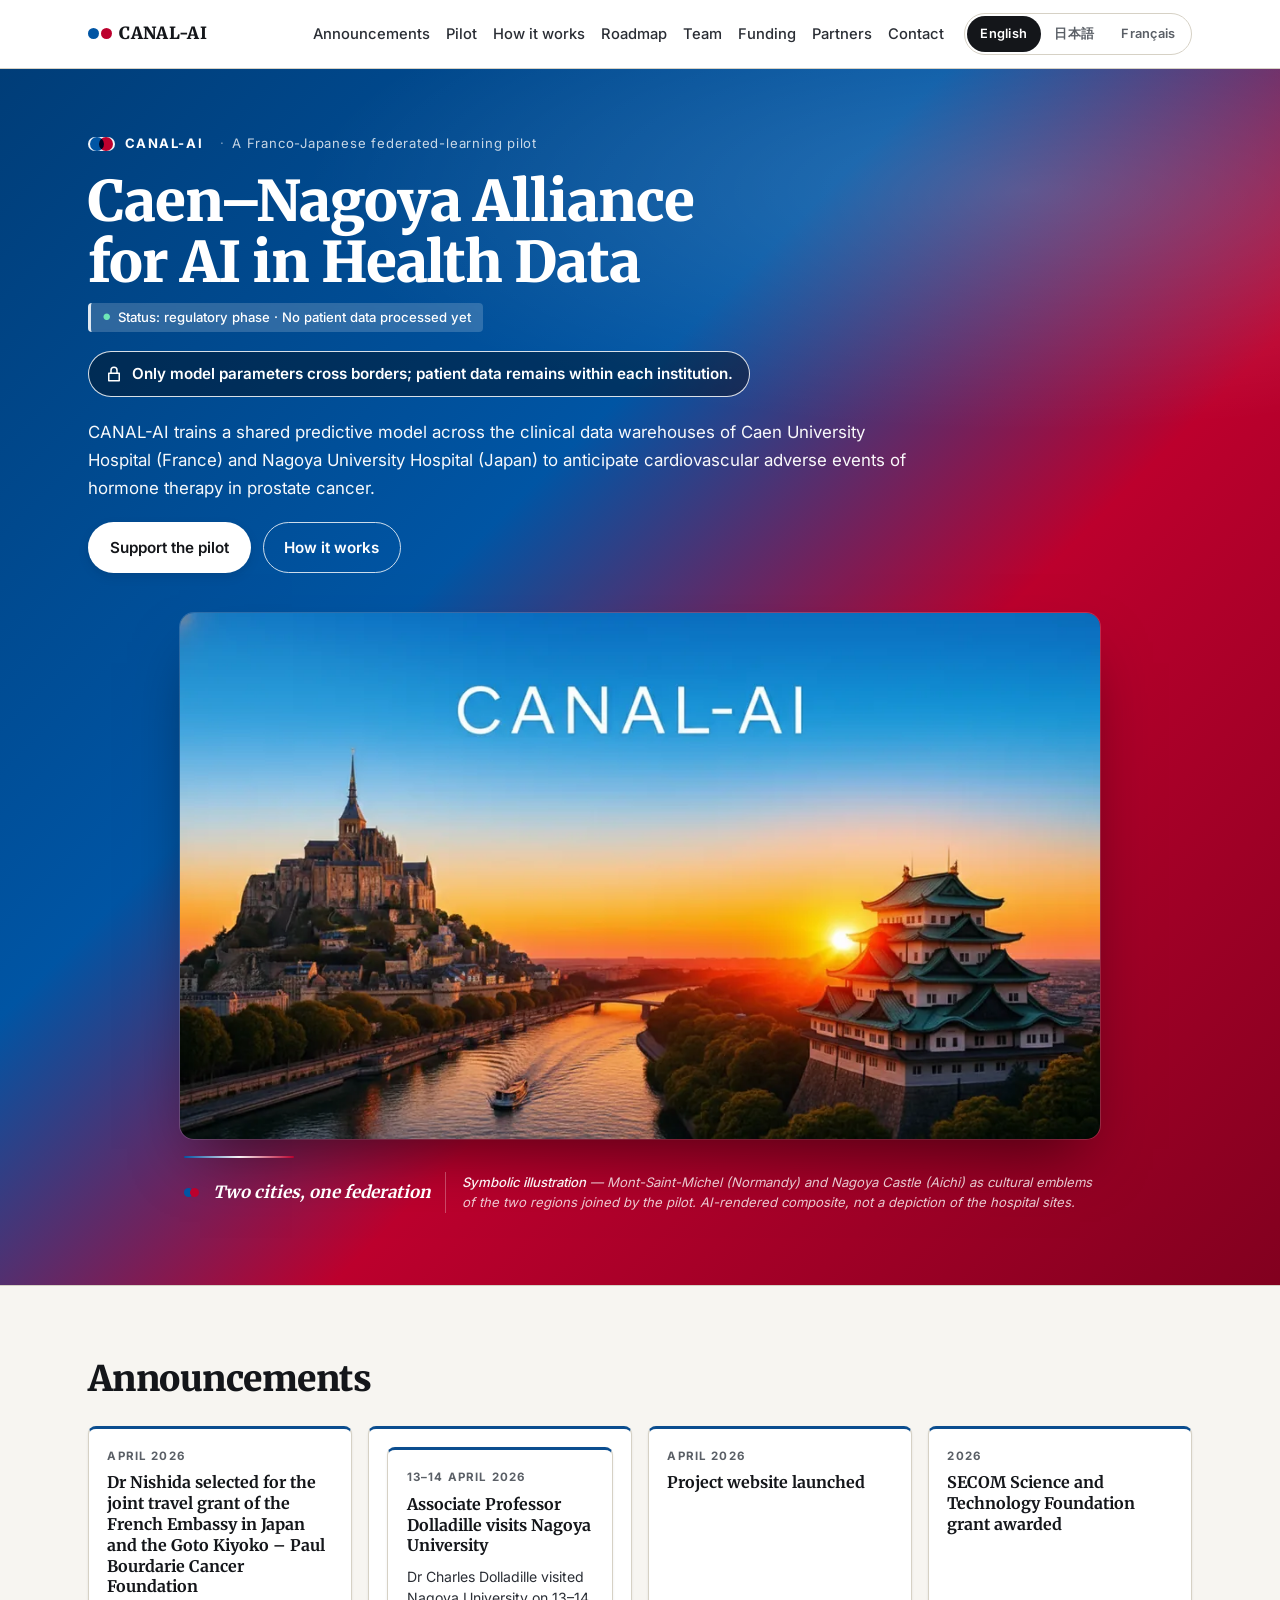
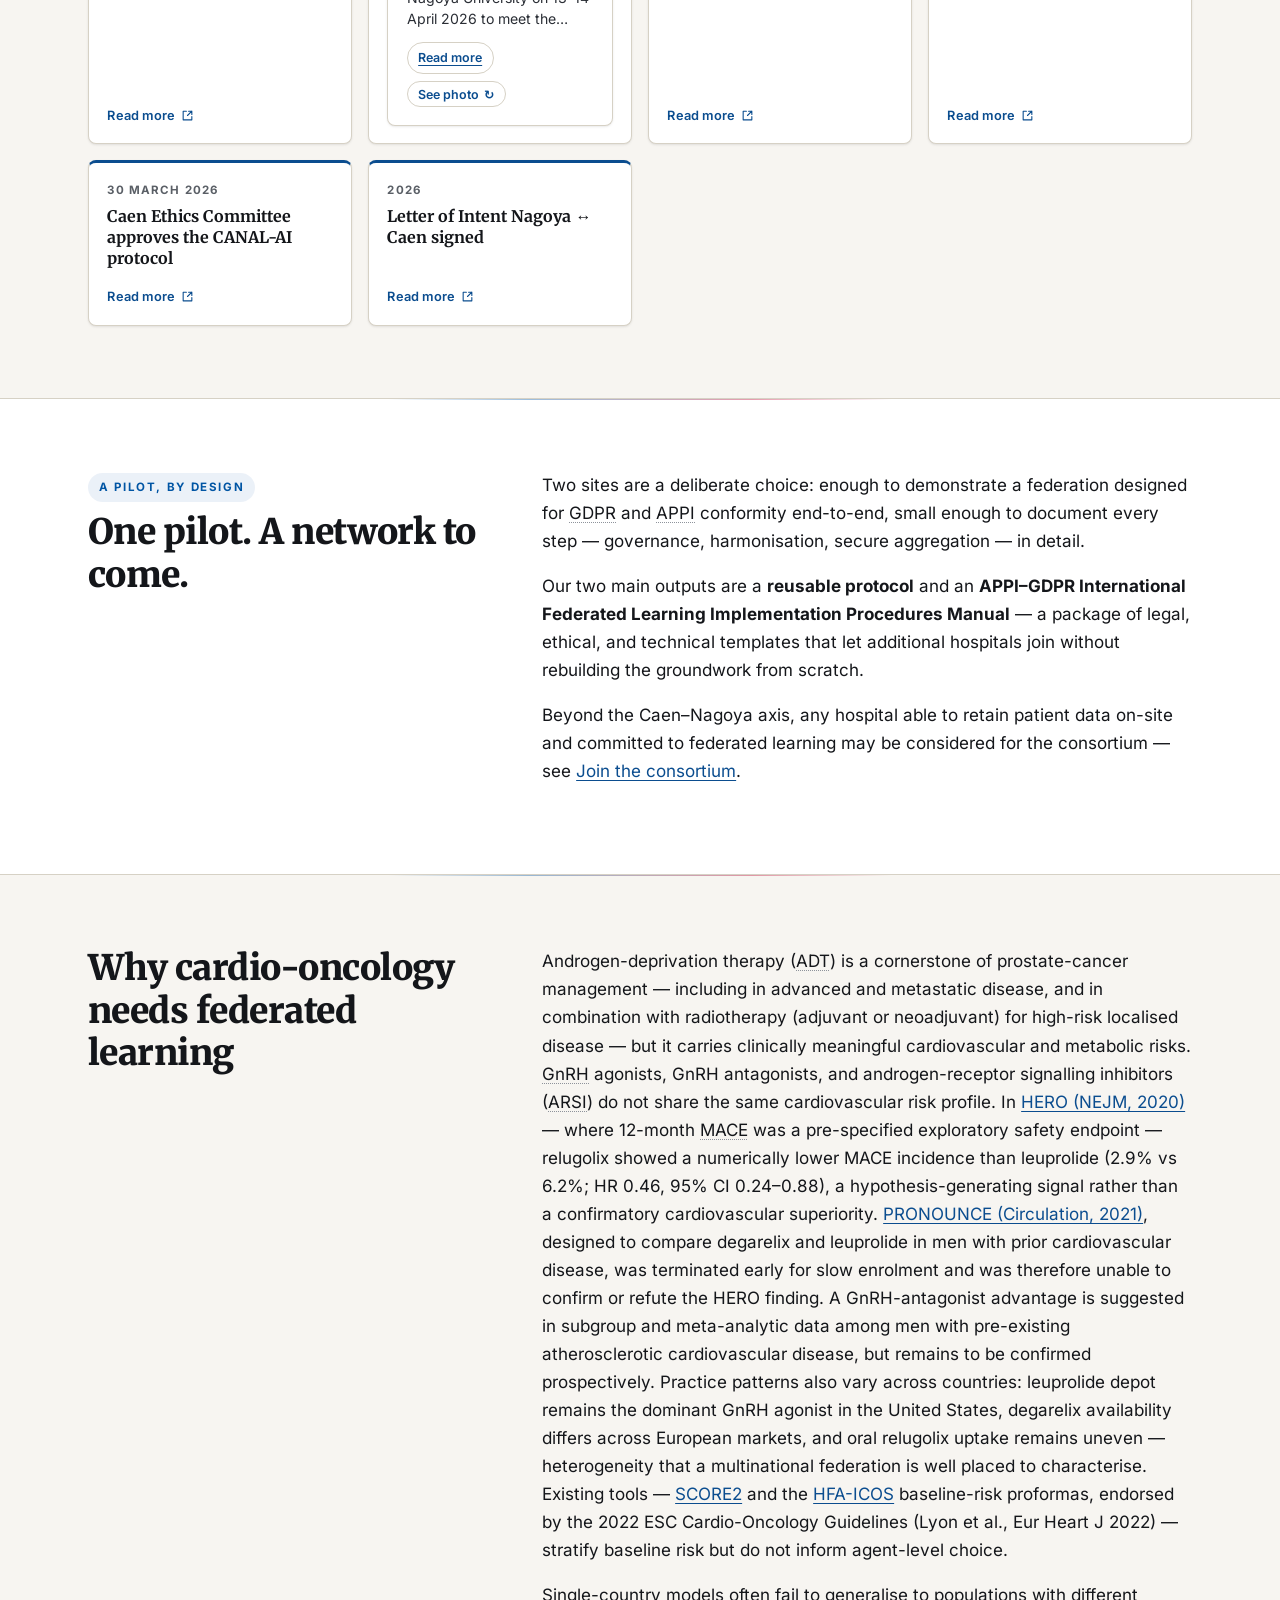
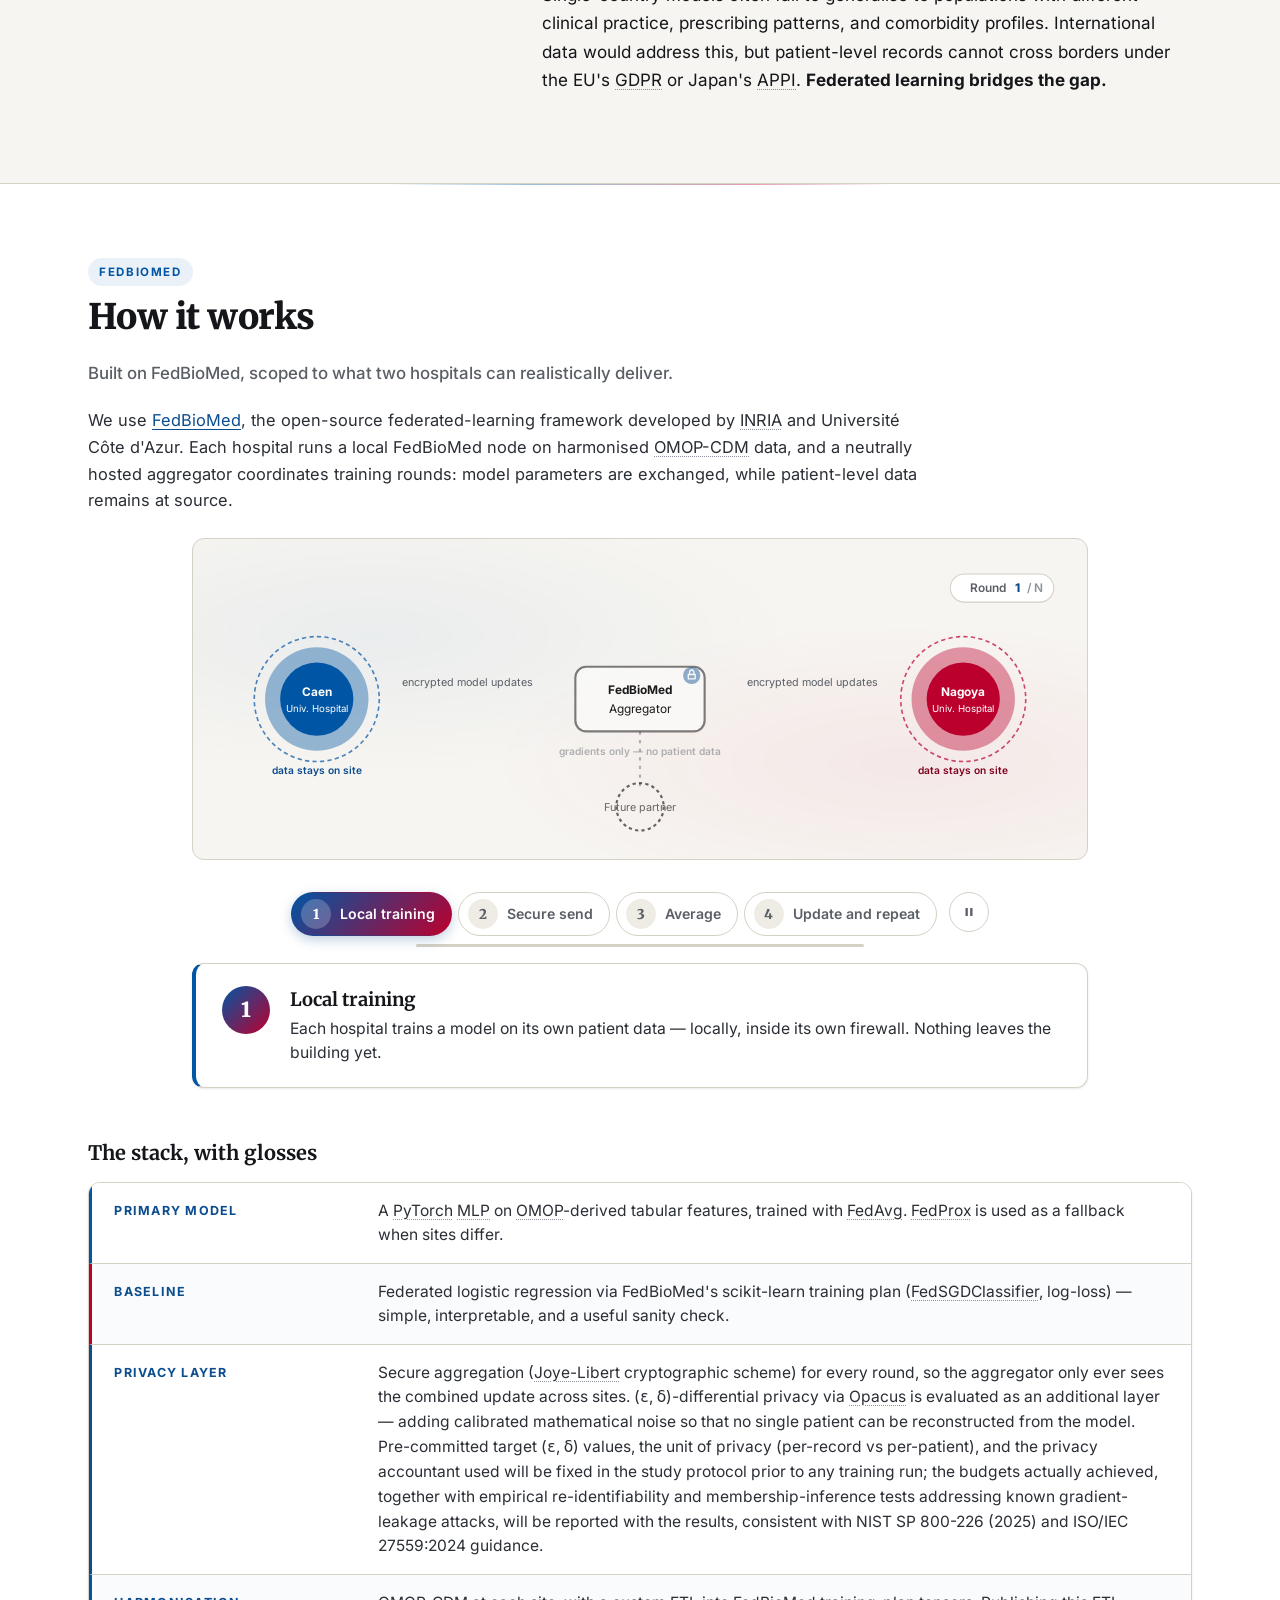
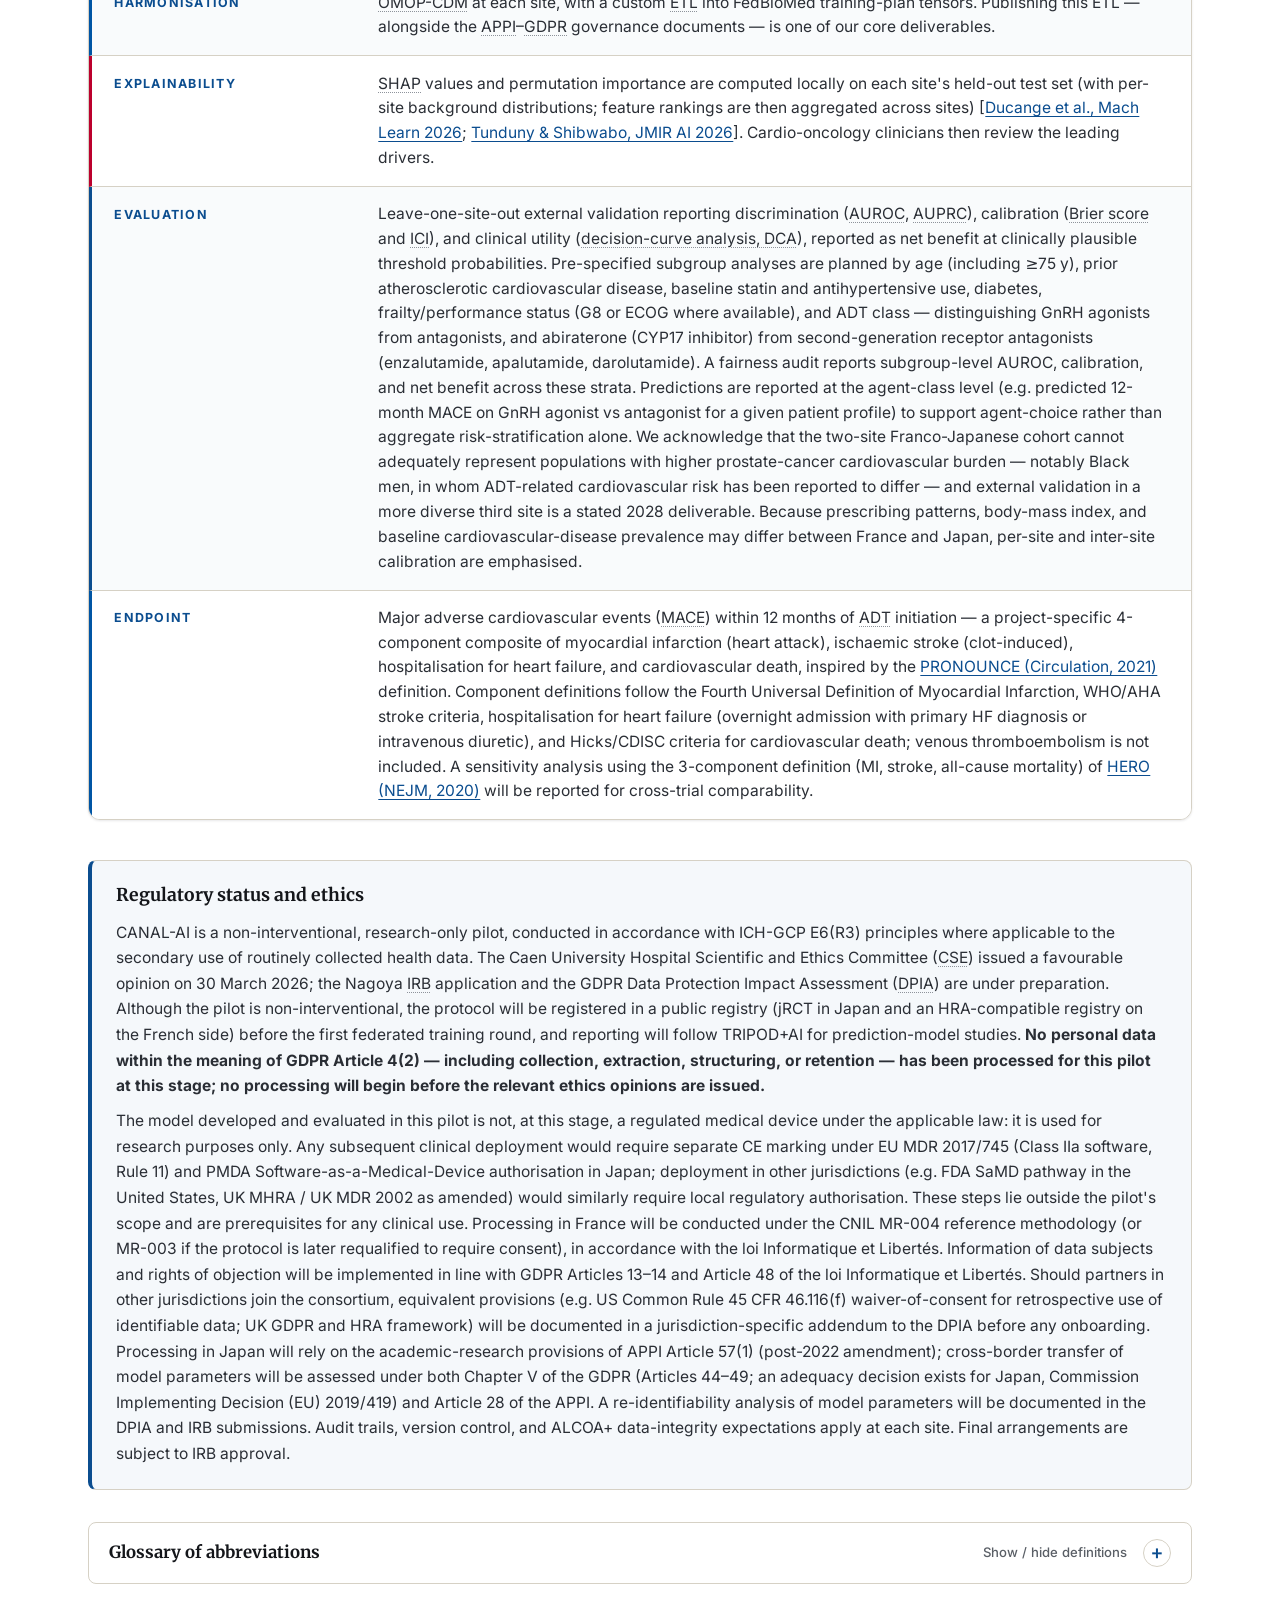
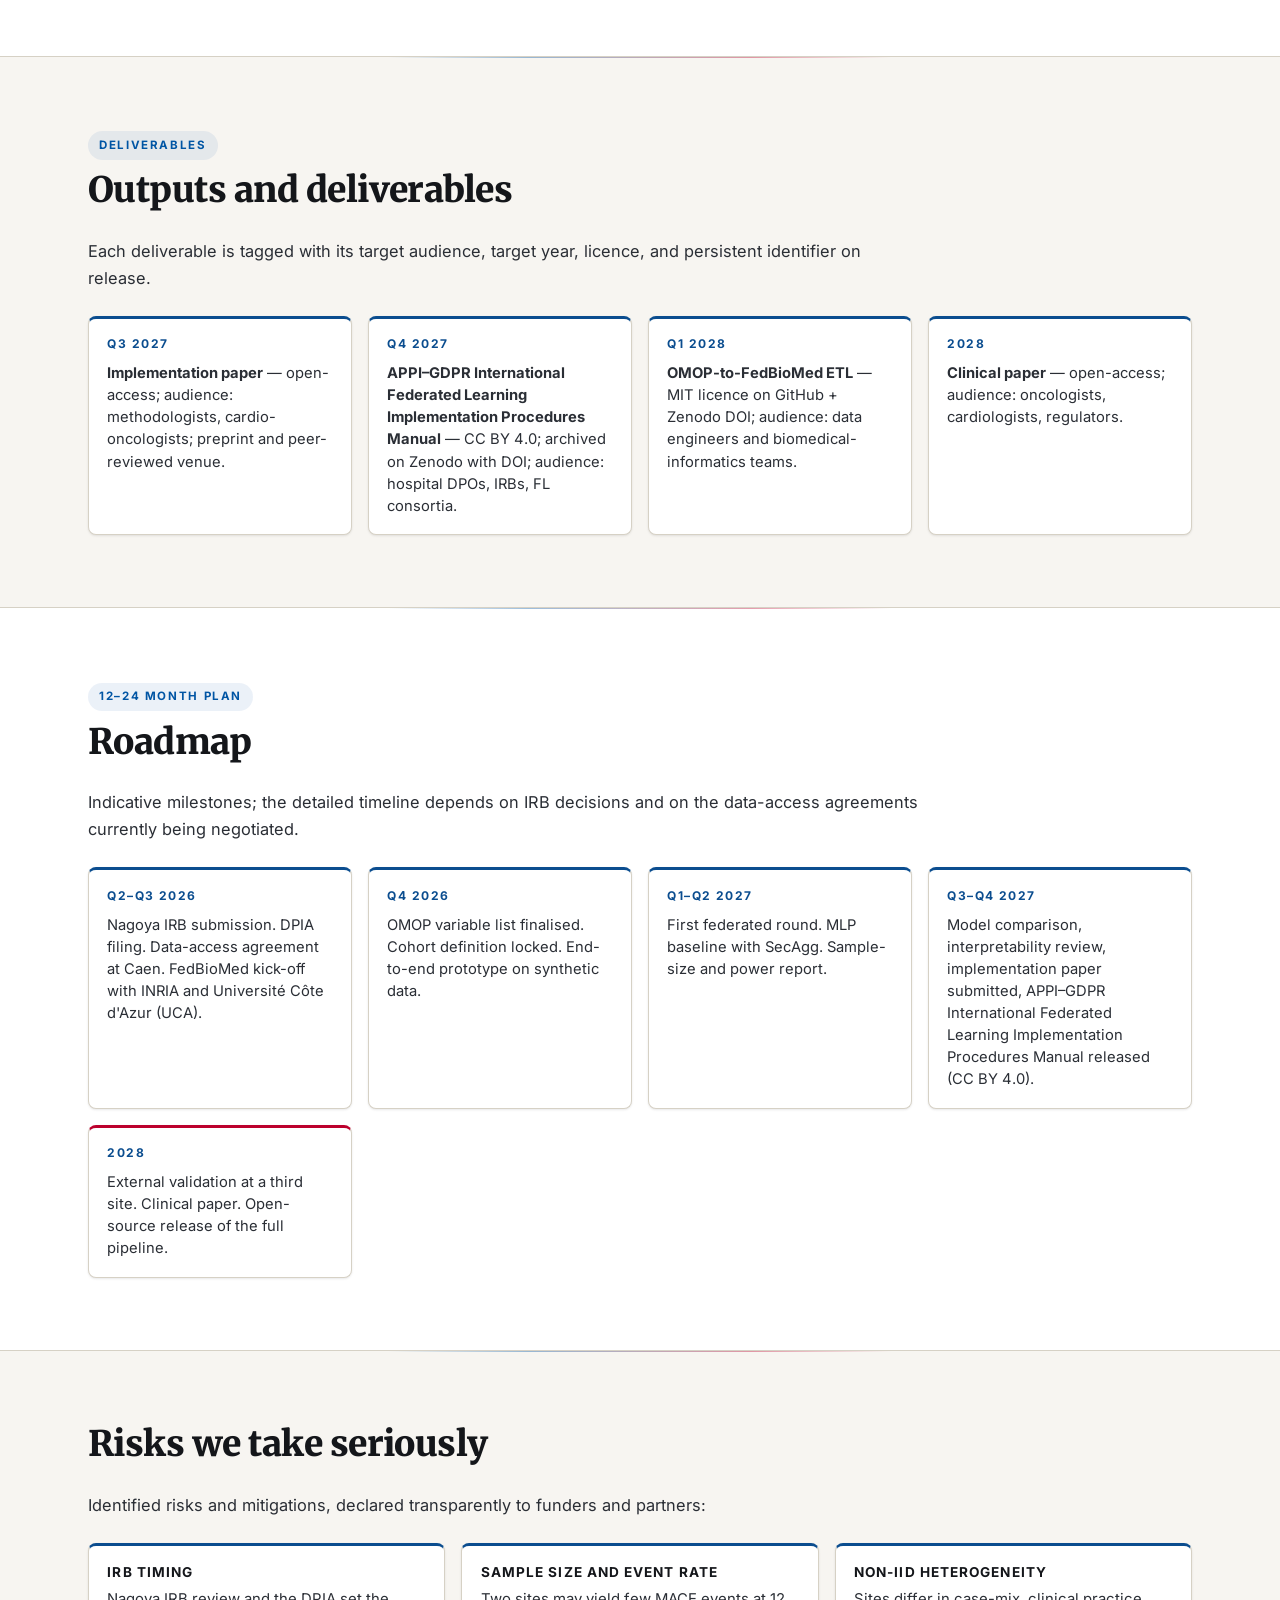
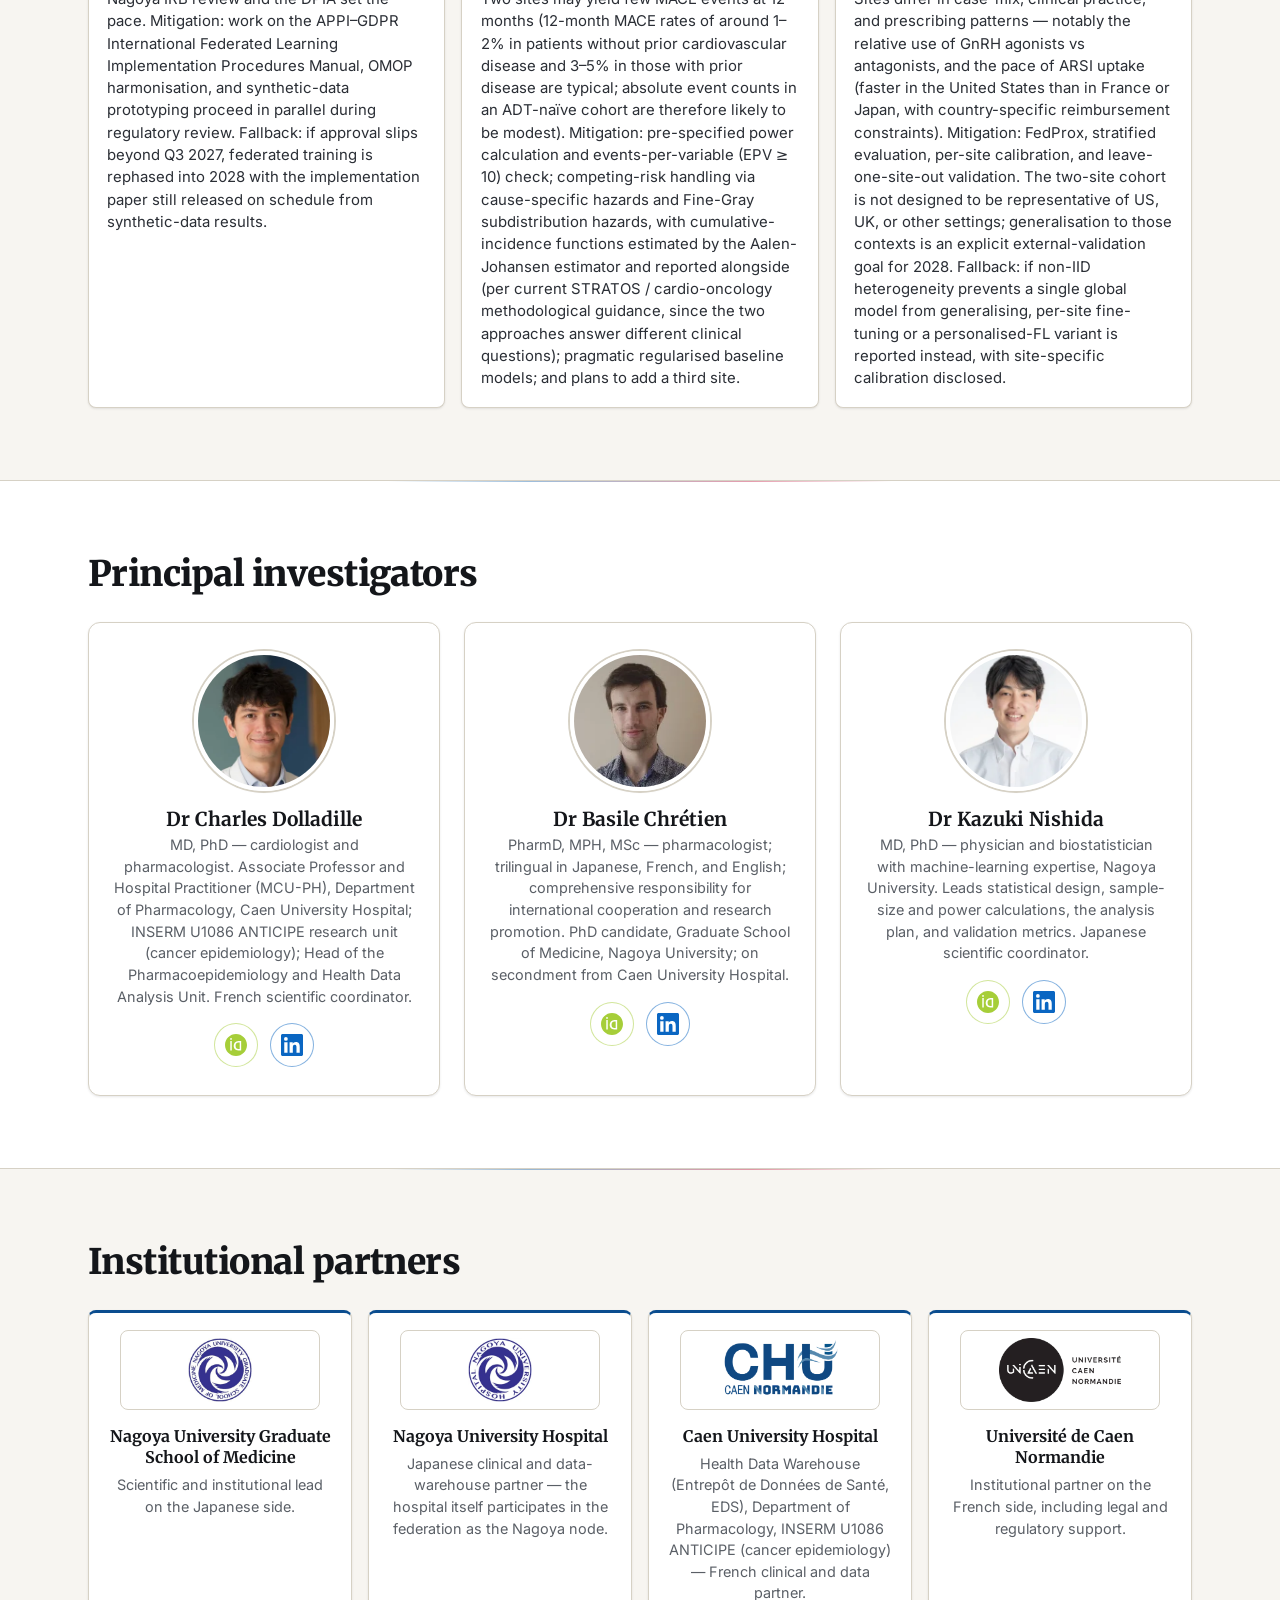
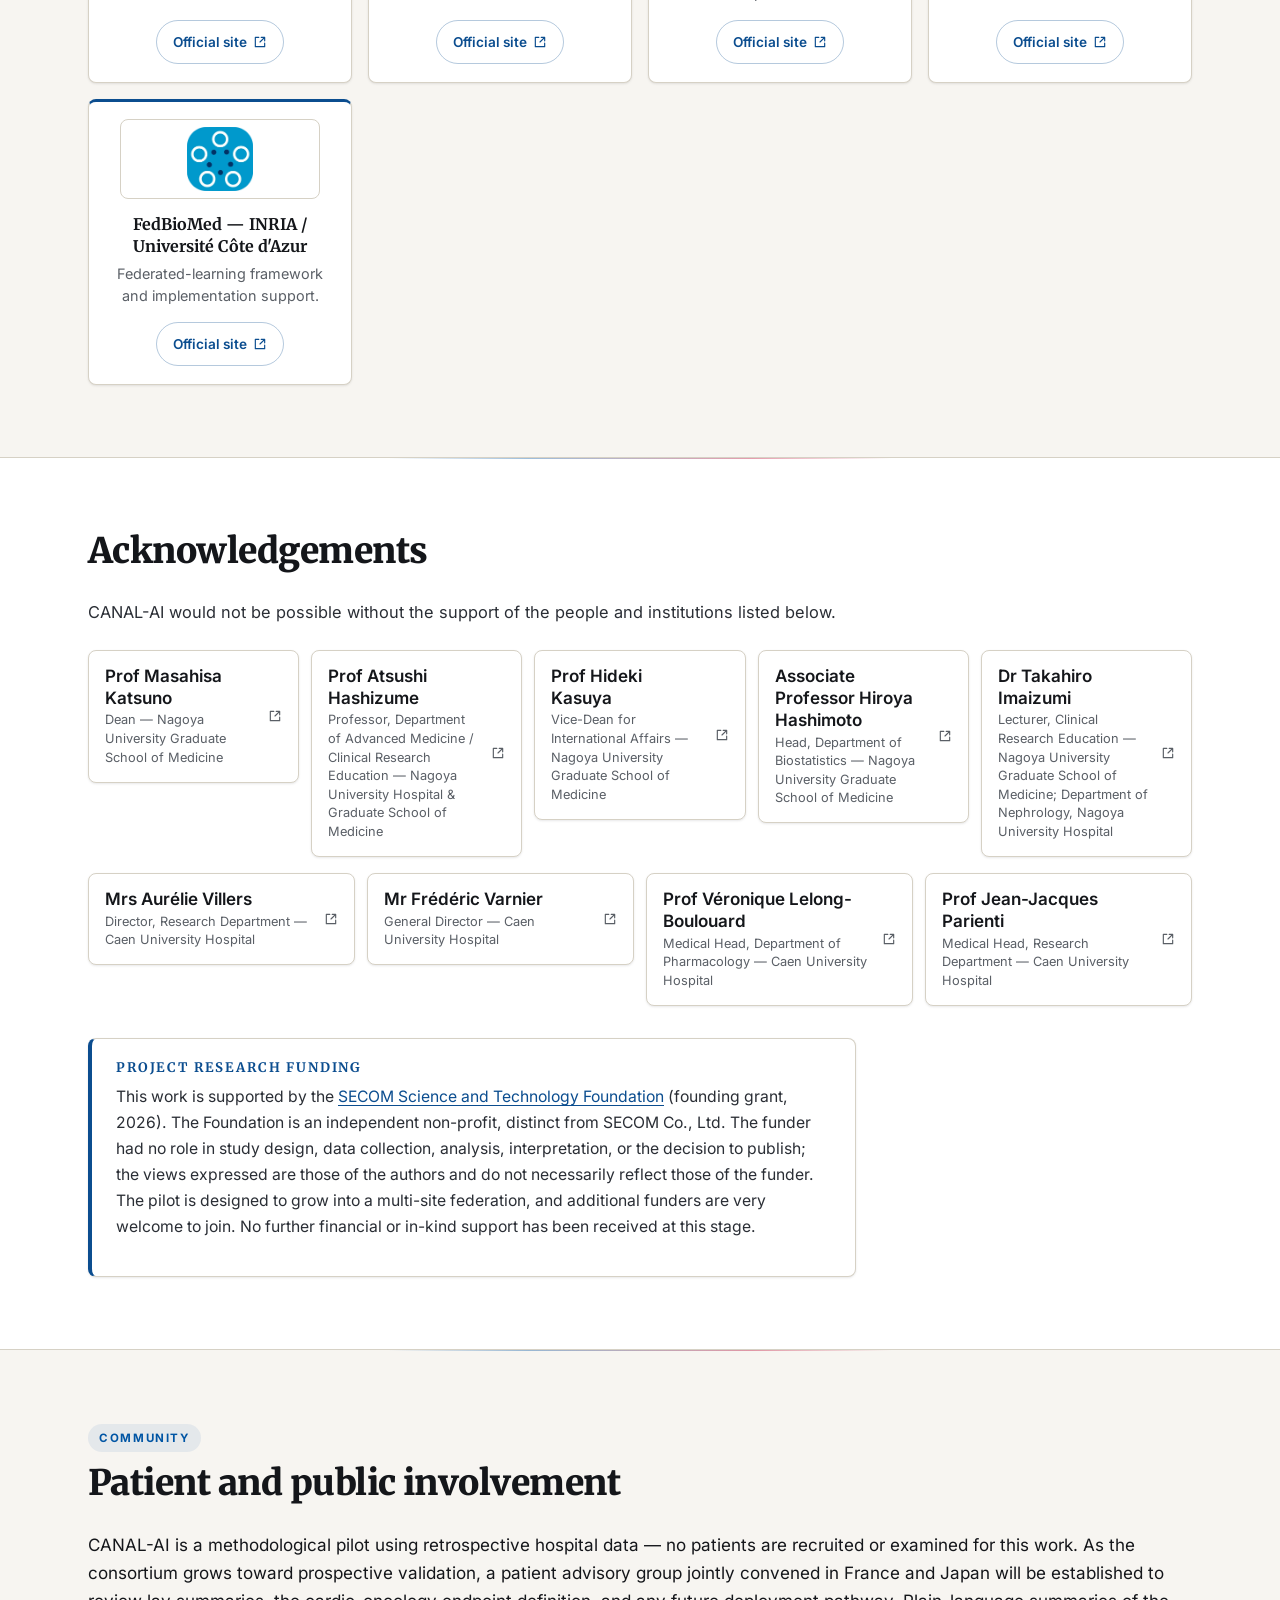
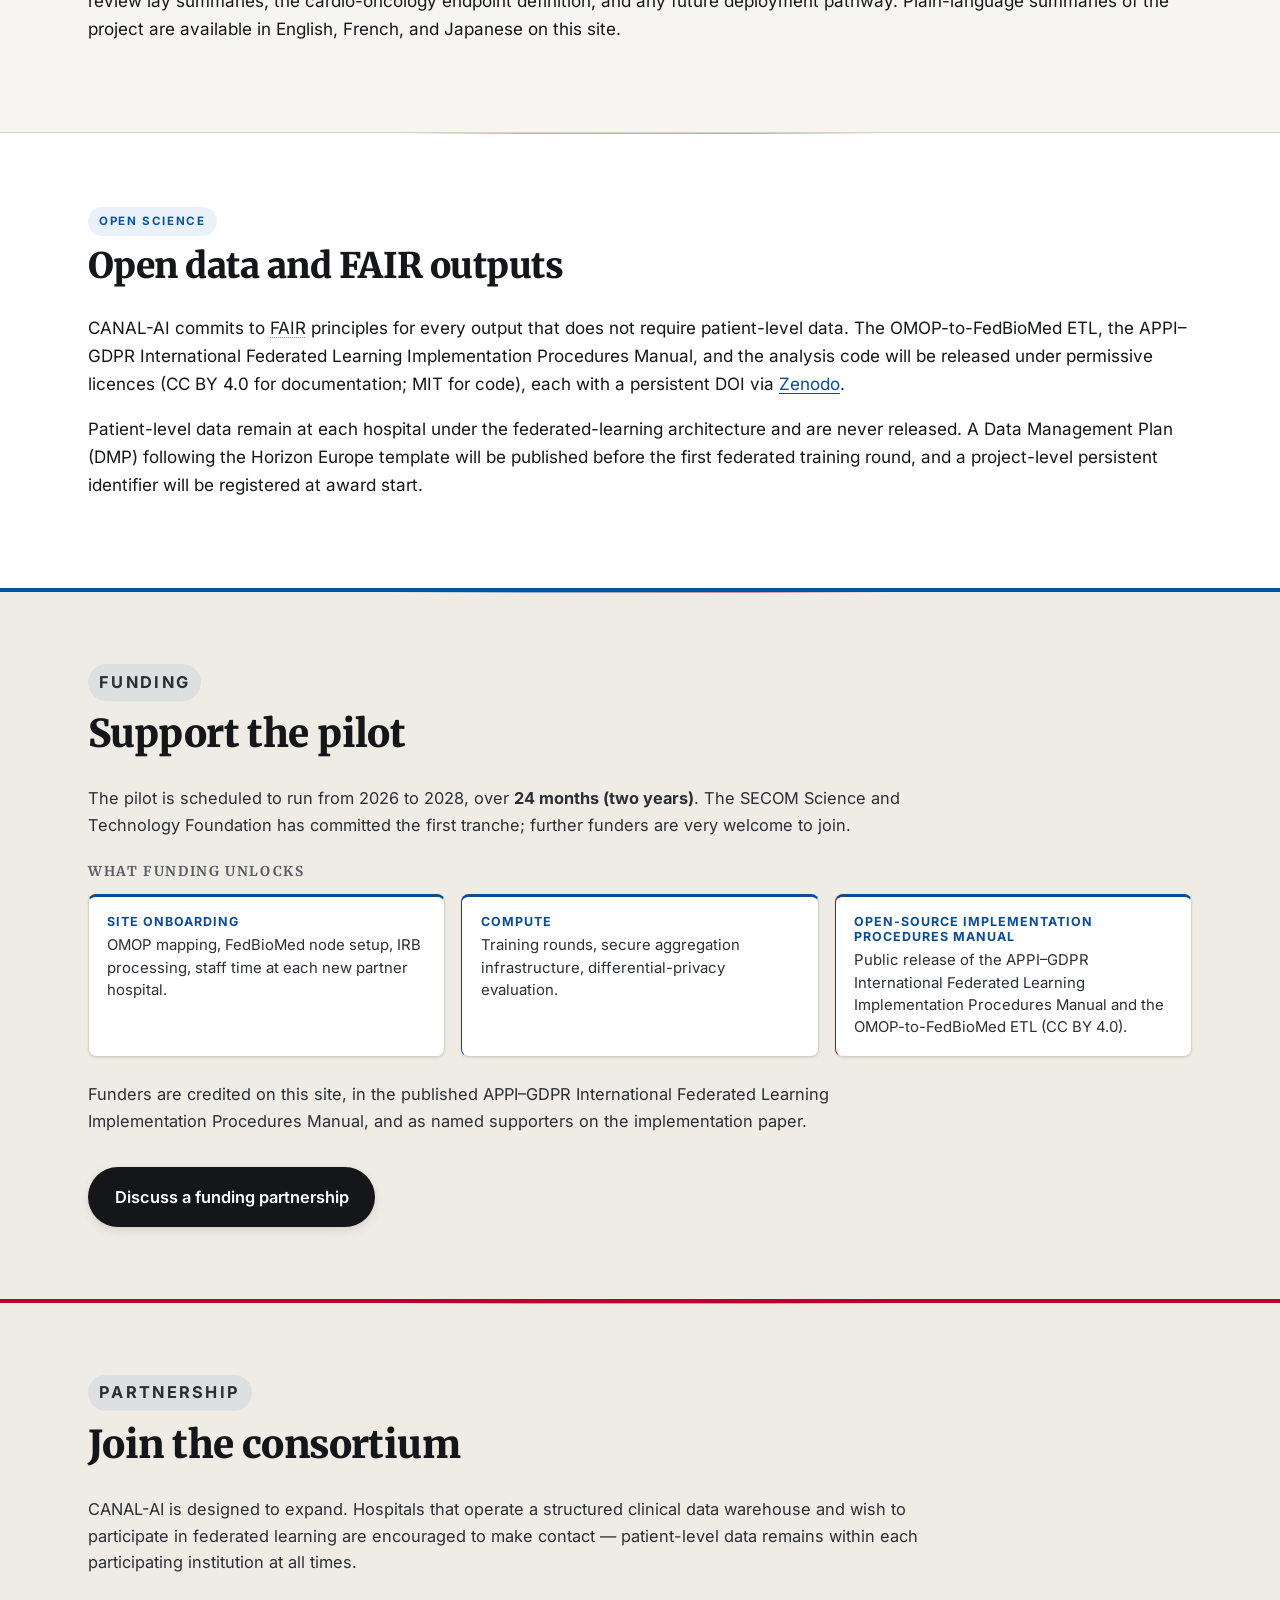
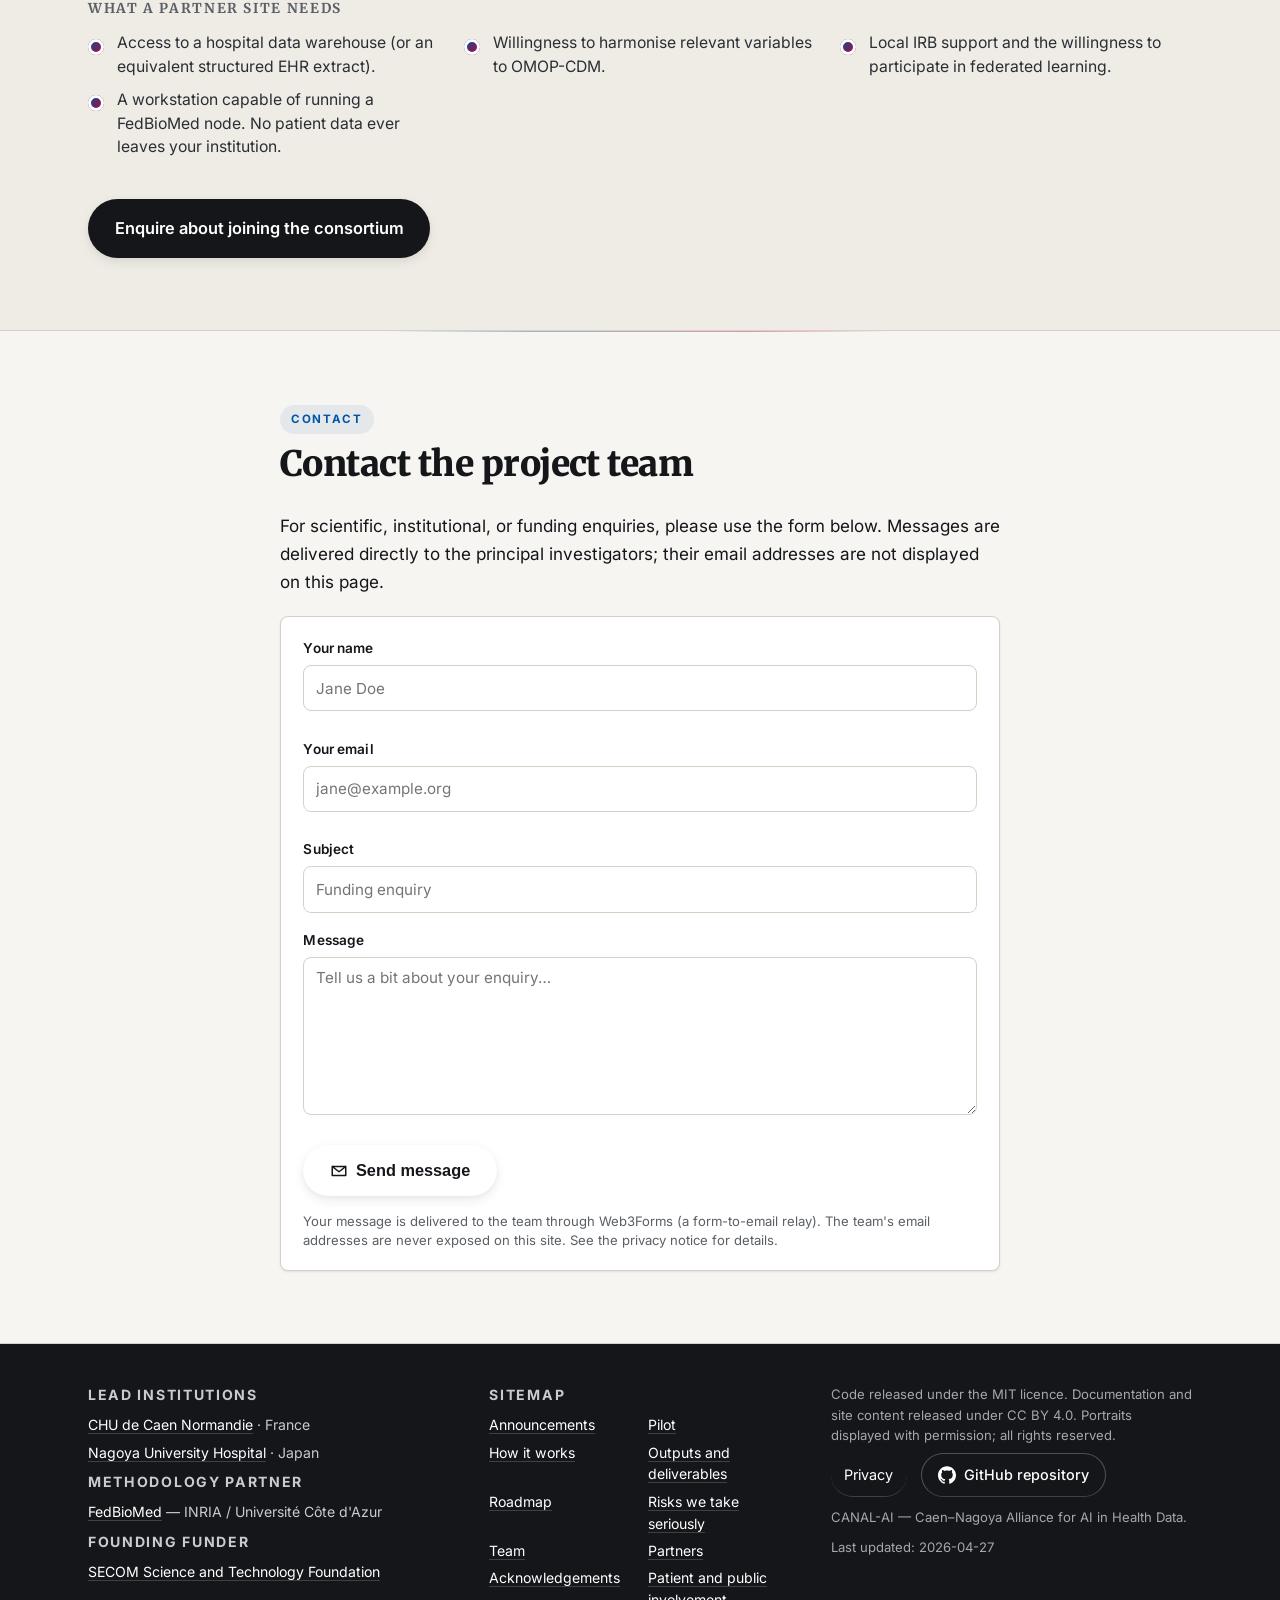
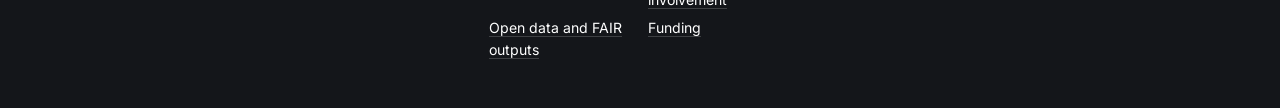
==== site/index.html @ 2e89b6c0 "fix(site): drop explicit budget figures and rework abbr tooltips on mobile - Remove ¥75M / €450k fig" ====
<!doctype html>
<html lang="en">
<head>
<meta charset="utf-8">
<meta name="viewport" content="width=device-width, initial-scale=1">
<title>CANAL-AI — Caen-Nagoya Alliance for AI in Health Data</title>
<meta name="description" content="Franco-Japanese federated-learning pilot (FedBioMed) between Caen and Nagoya University Hospitals — predicting cardiovascular events of androgen-deprivation therapy (ADT) in prostate cancer, with patient data never leaving its site of origin.">

<link rel="canonical" href="https://canal-ai.org/">

<!-- Open Graph -->
<meta property="og:type" content="website">
<meta property="og:site_name" content="CANAL-AI">
<meta property="og:title" content="CANAL-AI — Federated AI across frontiers">
<meta property="og:description" content="A Franco-Japanese alliance for federated learning between hospitals. Patient data never crosses the border — only the model does. First pilot: cardio-oncology, between Caen and Nagoya University Hospitals.">
<meta property="og:url" content="https://canal-ai.org/">
<meta property="og:image" content="https://canal-ai.org/assets/photos/og-card.jpg">
<meta property="og:image:width" content="1200">
<meta property="og:image:height" content="630">
<meta property="og:image:alt" content="CANAL-AI — Federated AI across frontiers. Patient data never crosses the border. Only the model does.">
<meta property="og:locale" content="en_US">
<meta property="og:locale:alternate" content="ja_JP">
<meta property="og:locale:alternate" content="fr_FR">

<!-- Twitter / X -->
<meta name="twitter:card" content="summary_large_image">
<meta name="twitter:title" content="CANAL-AI — Federated AI across frontiers">
<meta name="twitter:description" content="A Franco-Japanese alliance for federated learning between hospitals. Patient data never crosses the border — only the model does. First pilot: cardio-oncology, between Caen and Nagoya University Hospitals.">
<meta name="twitter:image" content="https://canal-ai.org/assets/photos/og-card.jpg">
<meta name="twitter:image:alt" content="CANAL-AI — Federated AI across frontiers. Patient data never crosses the border. Only the model does.">

<!-- Self-hosted fonts (GDPR — no third-party CDN) -->
<link rel="stylesheet" href="assets/fonts/fonts.css">
<link rel="stylesheet" href="assets/style.css">

<!-- Preload hero LCP image for faster paint -->
<link rel="preload" as="image" type="image/webp"
      href="assets/photos/CANAL_AI_Normandie.webp" fetchpriority="high">
<link rel="icon" href="data:image/svg+xml,%3Csvg xmlns='http://www.w3.org/2000/svg' viewBox='0 0 64 64'%3E%3Ccircle cx='20' cy='32' r='14' fill='%230055A4'/%3E%3Ccircle cx='44' cy='32' r='14' fill='%23BC002D'/%3E%3C/svg%3E">

<!-- Structured data -->
<script type="application/ld+json">
{
  "@context": "https://schema.org",
  "@type": "ResearchProject",
  "name": "CANAL-AI",
  "alternateName": "Caen-Nagoya Alliance for AI in Health Data",
  "url": "https://canal-ai.org/",
  "description": "Franco-Japanese federated-learning pilot predicting cardiovascular events of androgen-deprivation therapy in prostate cancer.",
  "funder": { "@type": "Organization", "name": "SECOM", "url": "https://www.secom.co.jp/" },
  "member": [
    { "@type": "Person", "name": "Basile Chrétien", "identifier": "https://orcid.org/0000-0002-7483-2489" },
    { "@type": "Person", "name": "Charles Dolladille", "identifier": "https://orcid.org/0000-0003-0449-6261" },
    { "@type": "Person", "name": "Kazuki Nishida", "identifier": "https://orcid.org/0000-0003-0367-8557" }
  ],
  "parentOrganization": [
    { "@type": "Hospital", "name": "Caen University Hospital", "url": "https://www.chu-caen.fr/" },
    { "@type": "Hospital", "name": "Nagoya University Hospital", "url": "https://www.med.nagoya-u.ac.jp/hospital/" }
  ],
  "inLanguage": ["en", "ja", "fr"]
}
</script>

<!-- PWA / iOS / theme color -->
<link rel="manifest" href="manifest.webmanifest">
<link rel="apple-touch-icon" sizes="180x180" href="assets/icons/apple-touch-icon.png">
<link rel="icon" type="image/png" sizes="32x32" href="assets/icons/favicon-32.png">
<link rel="icon" type="image/png" sizes="16x16" href="assets/icons/favicon-16.png">
<meta name="theme-color" content="#0055A4">
</head>
<body>

<!-- Skip link -->
<a class="skip-link" href="#main" data-i18n="a11y.skip">Skip to content</a>

<!-- Icon sprite -->
<svg xmlns="http://www.w3.org/2000/svg" style="display:none" aria-hidden="true">
  <symbol id="icon-orcid" viewBox="0 0 24 24">
    <path fill="currentColor" d="M12 0C5.372 0 0 5.373 0 12s5.372 12 12 12 12-5.373 12-12S18.628 0 12 0zM7.37 17.925H5.77V7.68h1.6v10.245zM6.57 6.37a.99.99 0 110-1.98.99.99 0 010 1.98zm11.06 11.555h-3.03c-3.72 0-5.09-2.45-5.09-5.12 0-2.73 1.75-5.12 5.17-5.12h2.95v10.24zm-1.6-8.77h-1.35c-2.34 0-3.17 1.7-3.17 3.65 0 2.25 1.15 3.65 3.27 3.65h1.25V9.155z"/>
  </symbol>
  <symbol id="icon-linkedin" viewBox="0 0 24 24">
    <path fill="currentColor" d="M20.447 20.452h-3.554v-5.569c0-1.328-.027-3.037-1.852-3.037-1.853 0-2.136 1.445-2.136 2.939v5.667H9.351V9h3.414v1.561h.046c.477-.9 1.637-1.852 3.37-1.852 3.601 0 4.268 2.37 4.268 5.455v6.288zM5.337 7.433a2.062 2.062 0 01-2.063-2.065 2.063 2.063 0 112.063 2.065zm1.782 13.019H3.555V9h3.564v11.452zM22.225 0H1.771C.792 0 0 .774 0 1.729v20.542C0 23.227.792 24 1.771 24h20.451C23.2 24 24 23.227 24 22.271V1.729C24 .774 23.2 0 22.222 0h.003z"/>
  </symbol>
  <symbol id="icon-mail" viewBox="0 0 24 24">
    <path fill="none" stroke="currentColor" stroke-width="2" stroke-linecap="round" stroke-linejoin="round" d="M3 6h18v12H3z M3 6l9 7 9-7"/>
  </symbol>
  <symbol id="icon-github" viewBox="0 0 24 24">
    <path fill="currentColor" d="M12 .297c-6.63 0-12 5.373-12 12 0 5.303 3.438 9.8 8.205 11.385.6.113.82-.258.82-.577 0-.285-.01-1.04-.015-2.04-3.338.724-4.042-1.61-4.042-1.61C4.422 18.07 3.633 17.7 3.633 17.7c-1.087-.744.084-.729.084-.729 1.205.084 1.838 1.236 1.838 1.236 1.07 1.835 2.809 1.305 3.495.998.108-.776.417-1.305.76-1.605-2.665-.3-5.466-1.332-5.466-5.93 0-1.31.465-2.38 1.235-3.22-.135-.303-.54-1.523.105-3.176 0 0 1.005-.322 3.3 1.23.96-.267 1.98-.399 3-.405 1.02.006 2.04.138 3 .405 2.28-1.552 3.285-1.23 3.285-1.23.645 1.653.24 2.873.12 3.176.765.84 1.23 1.91 1.23 3.22 0 4.61-2.805 5.625-5.475 5.92.42.36.81 1.096.81 2.22 0 1.606-.015 2.896-.015 3.286 0 .315.21.69.825.57C20.565 22.092 24 17.592 24 12.297c0-6.627-5.373-12-12-12"/>
  </symbol>
  <symbol id="icon-external" viewBox="0 0 24 24">
    <path fill="none" stroke="currentColor" stroke-width="2" stroke-linecap="round" stroke-linejoin="round" d="M14 4h6v6 M20 4l-8 8 M20 14v6H4V4h6"/>
  </symbol>
  <symbol id="icon-lock" viewBox="0 0 24 24">
    <path fill="none" stroke="currentColor" stroke-width="2" stroke-linecap="round" stroke-linejoin="round" d="M5 11h14v10H5z M8 11V7a4 4 0 018 0v4"/>
  </symbol>
  <symbol id="icon-menu" viewBox="0 0 24 24">
    <path fill="none" stroke="currentColor" stroke-width="2.5" stroke-linecap="round" d="M4 7h16 M4 12h16 M4 17h16"/>
  </symbol>
</svg>

<!-- Top bar -->
<header class="topbar">
  <div class="container topbar__inner">
    <a class="topbar__brand" href="#top" aria-label="CANAL-AI home">
      <span class="brand-dot brand-dot--blue" aria-hidden="true"></span>
      <span class="brand-dot brand-dot--red" aria-hidden="true"></span>
      <span class="brand-word">CANAL-AI</span>
    </a>

    <button type="button" class="nav-toggle" aria-expanded="false" aria-controls="site-nav"
            data-i18n-attr="aria-label:nav.menu" aria-label="Menu">
      <svg width="22" height="22" aria-hidden="true"><use href="#icon-menu"/></svg>
    </button>

    <nav class="topbar__nav" id="site-nav" aria-label="Primary">
      <a href="#news"    data-i18n="nav.news">Announcements</a>
      <a href="#pilot"   data-i18n="nav.pilot">Pilot</a>
      <a href="#how"     data-i18n="nav.how">How it works</a>
      <a href="#roadmap" data-i18n="nav.roadmap">Roadmap</a>
      <a href="#team"    data-i18n="nav.team">Team</a>
      <a href="#fund"    data-i18n="nav.fund">Funding</a>
      <a href="#join"    data-i18n="nav.join">Partners</a>
      <a href="#contact" data-i18n="nav.contact">Contact</a>
    </nav>

    <div class="lang" role="group"
         data-i18n-attr="aria-label:lang.switcher_label"
         aria-label="Language">
      <button type="button" data-lang-switch="en" lang="en" aria-pressed="true"
              data-i18n="lang.en">English</button>
      <button type="button" data-lang-switch="ja" lang="ja" aria-pressed="false"
              data-i18n="lang.ja">日本語</button>
      <button type="button" data-lang-switch="fr" lang="fr" aria-pressed="false"
              data-i18n="lang.fr">Français</button>
    </div>
  </div>
</header>

<main id="main">

<!-- Hero -->
<section id="top" class="hero">
  <div class="hero__bg" aria-hidden="true"></div>
  <div class="container hero__inner">
    <div class="hero__text">
      <p class="hero__brand">
        <span class="hero__brand-mark" aria-hidden="true">
          <span class="brand-dot brand-dot--blue"></span>
          <span class="brand-dot brand-dot--red"></span>
        </span>
        <span class="hero__brand-name" data-i18n="hero.title">CANAL-AI</span>
        <span class="hero__brand-eyebrow" data-i18n="hero.eyebrow">A Franco-Japanese federated-learning pilot</span>
      </p>
      <h1 class="hero__title" data-i18n="hero.tagline">Caen–Nagoya Alliance for AI in Health Data</h1>
      <p class="hero__status" data-i18n="hero.status_badge">Status: regulatory phase · No patient data processed yet</p>
      <p class="pledge">
        <svg class="pledge__icon" width="18" height="18" aria-hidden="true"><use href="#icon-lock"/></svg>
        <span data-i18n="hero.pledge">Only model parameters cross the border. Patient data never moves.</span>
      </p>
      <p class="hero__lede" data-i18n="hero.lede">We train a shared medical AI across the data warehouses of Caen University Hospital (France) and Nagoya University Hospital (Japan) to predict the cardiovascular side-effects of hormone therapy in prostate cancer.</p>
      <div class="hero__ctas">
        <a class="btn btn--primary" href="#fund" data-i18n="hero.cta_fund">Support the pilot</a>
        <a class="btn btn--ghost"   href="#how" data-i18n="hero.cta_how">How it works</a>
      </div>
    </div>
    <figure class="hero__photo">
      <picture>
        <source type="image/webp" srcset="assets/photos/CANAL_AI_Normandie.webp">
        <img src="assets/photos/CANAL_AI_Normandie-1040.jpg"
             width="1040" height="594"
             data-i18n-attr="alt:bridge.alt"
             alt="Symbolic illustration of Caen and Nagoya, the two cities of the CANAL-AI consortium, joined across a single river under a shared sunset"
             fetchpriority="high" decoding="async">
      </picture>
      <figcaption class="hero__photo-caption">
        <span class="hero__photo-rule" aria-hidden="true"></span>
        <span class="hero__photo-mark" aria-hidden="true">
          <span class="brand-dot brand-dot--blue"></span>
          <span class="brand-dot brand-dot--red"></span>
        </span>
        <span class="hero__photo-kicker" data-i18n="bridge.kicker">Two cities, one federation</span>
        <span class="hero__photo-disclosure" data-i18n-html="bridge.disclosure">Symbolic illustration — Mont-Saint-Michel (Normandy) and Nagoya Castle (Aichi) as cultural emblems of the two regions joined by the pilot. AI-rendered composite, not a depiction of the hospital sites.</span>
      </figcaption>
    </figure>
  </div>
</section>

<!-- Announcements (top of page, per Dr Nishida's review) -->
<section id="news" class="section section--band">
  <div class="container">
    <h2 data-i18n="news.title">Announcements</h2>
    <ol class="timeline">

      <!-- Nishida joint travel grant (most recent) -->
      <li class="timeline__item">
        <a class="timeline__link" href="news.html?id=grant" data-blank-ja="true">
          <time class="timeline__date" data-i18n="news.grant_date">April 2026</time>
          <h3 class="timeline__title" data-i18n="news.grant_title">Dr Nishida selected for the joint travel grant of the French Embassy in Japan and the Goto Kiyoko – Paul Bourdarie Cancer Foundation</h3>
          <span class="timeline__cta">
            <span data-i18n="news.read_more">Read more</span>
            <svg width="13" height="13" aria-hidden="true"><use href="#icon-external"/></svg>
          </span>
        </a>
      </li>

      <!-- Charles visit (flip card with photo) -->
      <li class="timeline__flip" data-flip-state="auto">
        <div class="timeline__flip-inner">
          <div class="timeline__flip-face timeline__flip-face--front">
            <time class="timeline__date" data-i18n="news.visit_date">13–14 April 2026</time>
            <h3 class="timeline__title" data-i18n="news.visit_title">Dr Dolladille visits Nagoya University</h3>
            <p class="timeline__body" data-i18n="news.visit_body">Dr Charles Dolladille visited Nagoya University on 13 and 14 April 2026 to meet the CANAL-AI team on site. On day 2, Adeline Lassaux and Sonia Ciechelski from the French Embassy in Japan joined the discussions about the project and the cooperation opportunities that follow from it.</p>
            <div class="timeline__flip-controls">
              <a class="timeline__flip-link" href="news.html?id=visit" data-blank-ja="true"
                 data-i18n="news.visit_read_more">Read more</a>
              <button type="button" class="timeline__flip-link timeline__flip-link--icon" data-action="flip"
                      data-i18n="news.visit_see_photo">See photo</button>
            </div>
          </div>
          <div class="timeline__flip-face timeline__flip-face--back">
            <picture>
              <source type="image/webp" srcset="assets/photos/visit-nagoya.webp">
              <img src="assets/photos/visit-nagoya.jpg"
                   width="1600" height="1200" loading="lazy" decoding="async"
                   data-i18n-attr="alt:news.visit_alt"
                   alt="Dr Charles Dolladille with the CANAL-AI team — including Dr Nishida — at Nagoya University, 13 April 2026">
            </picture>
            <button type="button" class="timeline__flip-link timeline__flip-link--overlay" data-action="flip"
                    data-i18n="news.visit_see_text">Read text</button>
          </div>
        </div>
      </li>

      <li class="timeline__item">
        <a class="timeline__link" href="news.html?id=website" data-blank-ja="true">
          <time class="timeline__date" data-i18n="news.item4_date">April 2026</time>
          <h3 class="timeline__title" data-i18n="news.item4_title">Project website launched</h3>
          <span class="timeline__cta">
            <span data-i18n="news.read_more">Read more</span>
            <svg width="13" height="13" aria-hidden="true"><use href="#icon-external"/></svg>
          </span>
        </a>
      </li>

      <li class="timeline__item">
        <a class="timeline__link" href="news.html?id=secom" data-blank-ja="true">
          <time class="timeline__date" data-i18n="news.item3_date">2026</time>
          <h3 class="timeline__title" data-i18n="news.item3_title">SECOM Science and Technology Foundation grant awarded</h3>
          <span class="timeline__cta">
            <span data-i18n="news.read_more">Read more</span>
            <svg width="13" height="13" aria-hidden="true"><use href="#icon-external"/></svg>
          </span>
        </a>
      </li>

      <li class="timeline__item">
        <a class="timeline__link" href="news.html?id=ethics" data-blank-ja="true">
          <time class="timeline__date" data-i18n="news.item1_date">30 March 2026</time>
          <h3 class="timeline__title" data-i18n="news.item1_title">Caen Ethics Committee approves the CANAL-AI protocol</h3>
          <span class="timeline__cta">
            <span data-i18n="news.read_more">Read more</span>
            <svg width="13" height="13" aria-hidden="true"><use href="#icon-external"/></svg>
          </span>
        </a>
      </li>

      <li class="timeline__item">
        <a class="timeline__link" href="news.html?id=loi" data-blank-ja="true">
          <time class="timeline__date" data-i18n="news.item2_date">2026</time>
          <h3 class="timeline__title" data-i18n="news.item2_title">Letter of Intent Nagoya ↔ Caen signed</h3>
          <span class="timeline__cta">
            <span data-i18n="news.read_more">Read more</span>
            <svg width="13" height="13" aria-hidden="true"><use href="#icon-external"/></svg>
          </span>
        </a>
      </li>

    </ol>
  </div>
</section>

<!-- Pilot → network -->
<section id="pilot" class="section">
  <div class="container section__grid">
    <div class="section__head">
      <p class="kicker" data-i18n="pilot.kicker">A pilot, by design</p>
      <h2 data-i18n="pilot.title">One pilot. A network to come.</h2>
    </div>
    <div class="section__body">
      <p data-i18n-html="pilot.p1">Two sites are a deliberate choice: enough to demonstrate a federation designed for GDPR and APPI conformity end-to-end, small enough to document every step — governance, harmonisation, secure aggregation — in detail.</p>
      <p data-i18n-html="pilot.p2">Our core deliverables are a <strong>reusable protocol</strong> and an <strong>APPI–GDPR operational blueprint</strong> that will let additional hospitals plug in without rebuilding the legal, ethical, and technical groundwork.</p>
      <p data-i18n-html="pilot.p3">Beyond Caen–Nagoya, any hospital willing to keep patient data on-site and participate in federated learning is a candidate partner — see <a href="#join">Become a partner hospital</a>.</p>
    </div>
  </div>
</section>

<!-- Why -->
<section id="why" class="section section--band">
  <div class="container section__grid">
    <div class="section__head">
      <h2 data-i18n="why.title">Why cardio-oncology needs federated learning</h2>
    </div>
    <div class="section__body">
      <p data-i18n-html="why.p1">Androgen-deprivation therapy (ADT) is a cornerstone of prostate-cancer management but carries clinically meaningful cardiovascular and metabolic risks. GnRH agonists, GnRH antagonists, and ARSI do not share the same cardiovascular risk profile; <a href="https://doi.org/10.1056/NEJMoa2004325" rel="noopener">HERO (NEJM, 2020)</a> and <a href="https://doi.org/10.1161/CIRCULATIONAHA.121.056810" rel="noopener">PRONOUNCE (Circulation, 2021)</a> are mixed, with the antagonist advantage concentrated in men with pre-existing CVD.</p>
      <p data-i18n-html="why.p2">Single-country models fail to generalise across populations with different practices. International data is the answer; GDPR and APPI are the barrier. <strong>Federated learning is the bridge.</strong></p>
    </div>
  </div>
</section>

<!-- How it works -->
<section id="how" class="section">
  <div class="container">
    <p class="kicker">FedBioMed</p>
    <h2 data-i18n="how.title">How it works</h2>
    <p class="section__subtitle" data-i18n="how.subtitle">Built on FedBioMed, scoped to what two hospitals can actually ship.</p>
    <p class="section__lede" data-i18n-html="how.p1">We will use FedBioMed, the open-source federated-learning framework developed by INRIA and Université Côte d'Azur. Each hospital runs a local FedBioMed node on harmonised OMOP-CDM data. An aggregator at a neutral location coordinates training rounds — parameters travel, data do not.</p>

    <!-- Federated-learning story: diagram + phased explanation -->
    <div class="fed-story" data-phase="1" aria-roledescription="carousel" aria-label="How the federation works">
      <figure class="fed-diagram" aria-label="Federated learning diagram">
        <svg viewBox="0 0 800 260" role="img" aria-labelledby="fed-diagram-title fed-diagram-desc">
          <title id="fed-diagram-title" data-i18n="how.diagram_title">Federated-learning architecture</title>
          <desc id="fed-diagram-desc" data-i18n="how.diagram_desc">Caen and Nagoya University Hospitals each run a local FedBioMed node; encrypted model updates travel to a central aggregator and back; patient data never leaves either site.</desc>
          <defs>
            <linearGradient id="gradBlueRed" x1="0" x2="1" y1="0" y2="0">
              <stop offset="0"   stop-color="#0055A4"/>
              <stop offset="1"   stop-color="#BC002D"/>
            </linearGradient>
          </defs>

          <line class="fed-line fed-line--caen"   x1="140" y1="130" x2="340" y2="130" stroke="url(#gradBlueRed)" stroke-width="2.5"/>
          <line class="fed-line fed-line--nagoya" x1="460" y1="130" x2="660" y2="130" stroke="url(#gradBlueRed)" stroke-width="2.5"/>
          <line class="fed-line fed-line--future" x1="400" y1="160" x2="400" y2="215" stroke="#8e939b" stroke-width="2"/>

          <g class="fed-node fed-node--caen">
            <circle class="fed-node__boundary" cx="100" cy="130" r="58" fill="none" stroke="#0055A4" stroke-width="1.5" stroke-dasharray="4 3"/>
            <circle class="fed-node__halo" cx="100" cy="130" r="48" fill="#0055A4"/>
            <circle cx="100" cy="130" r="34" fill="#0055A4"/>
            <text x="100" y="127" text-anchor="middle" font-family="Inter, sans-serif" font-size="11" font-weight="700" fill="#fff" data-i18n="how.diagram_caen">Caen</text>
            <text x="100" y="142" text-anchor="middle" font-family="Inter, sans-serif" font-size="9" fill="#fff" data-i18n="how.diagram_caen_sub">Univ. Hospital</text>
            <text class="fed-node__stay" x="100" y="200" text-anchor="middle" font-family="Inter, sans-serif" font-size="9.5" font-weight="600" fill="#0b4d8f" data-i18n="how.diagram_stay">data stays on site</text>
          </g>

          <g class="fed-node fed-node--nagoya fed-node--delay">
            <circle class="fed-node__boundary" cx="700" cy="130" r="58" fill="none" stroke="#BC002D" stroke-width="1.5" stroke-dasharray="4 3"/>
            <circle class="fed-node__halo" cx="700" cy="130" r="48" fill="#BC002D"/>
            <circle cx="700" cy="130" r="34" fill="#BC002D"/>
            <text x="700" y="127" text-anchor="middle" font-family="Inter, sans-serif" font-size="11" font-weight="700" fill="#fff" data-i18n="how.diagram_nagoya">Nagoya</text>
            <text x="700" y="142" text-anchor="middle" font-family="Inter, sans-serif" font-size="9" fill="#fff" data-i18n="how.diagram_nagoya_sub">Univ. Hospital</text>
            <text class="fed-node__stay" x="700" y="200" text-anchor="middle" font-family="Inter, sans-serif" font-size="9.5" font-weight="600" fill="#82001f" data-i18n="how.diagram_stay">data stays on site</text>
          </g>

          <g class="fed-agg">
            <rect class="fed-agg__rect" x="340" y="100" width="120" height="60" rx="10" fill="#fff" stroke="#1a1a1a" stroke-width="2"/>
            <text x="400" y="125" text-anchor="middle" font-family="Inter, sans-serif" font-size="11" font-weight="700" fill="#1a1a1a">FedBioMed</text>
            <text x="400" y="143" text-anchor="middle" font-family="Inter, sans-serif" font-size="11" fill="#1a1a1a" data-i18n="how.diagram_agg">Aggregator</text>
            <!-- Honest-but-curious cue: aggregator sees encrypted sum only -->
            <g transform="translate(448, 108)" class="fed-agg__lock">
              <circle r="8" fill="#0b4d8f"/>
              <path d="M-3.2 -0.8h6.4v4H-3.2z M-2 -0.8v-2.2a2 2 0 014 0v2.2" fill="none" stroke="#fff" stroke-width="1.2" stroke-linecap="round" stroke-linejoin="round"/>
            </g>
            <text class="fed-agg__caption" x="400" y="182" text-anchor="middle" font-family="Inter, sans-serif" font-size="9.5" font-weight="600" fill="#5a5f66" data-i18n="how.diagram_agg_caption">gradients only — no patient data</text>
          </g>

          <g class="fed-future">
            <circle cx="400" cy="230" r="22" fill="none" stroke="#1a1a1a" stroke-width="2" stroke-dasharray="3 3"/>
            <text x="400" y="234" text-anchor="middle" font-family="Inter, sans-serif" font-size="10" fill="#1a1a1a" data-i18n="how.diagram_future">Future partner</text>
          </g>

          <!-- Outbound encrypted updates (Step 2: secure send) — padlock glyphs -->
          <g class="fed-packets fed-packets--outbound">
            <g class="fed-packet fed-packet--caen" transform="translate(140, 130)">
              <circle r="10" fill="#0055A4"/>
              <path d="M-3 -1h6v4h-6z M-2 -1v-2.2a2 2 0 014 0v2.2" fill="none" stroke="#fff" stroke-width="1.3" stroke-linecap="round" stroke-linejoin="round"/>
              <animateTransform attributeName="transform" type="translate" values="140,130;340,130" dur="2.6s" repeatCount="indefinite"/>
              <animate attributeName="opacity" values="0;1;1;0" keyTimes="0;0.1;0.85;1" dur="2.6s" repeatCount="indefinite"/>
            </g>
            <g class="fed-packet fed-packet--nagoya" transform="translate(660, 130)">
              <circle r="10" fill="#BC002D"/>
              <path d="M-3 -1h6v4h-6z M-2 -1v-2.2a2 2 0 014 0v2.2" fill="none" stroke="#fff" stroke-width="1.3" stroke-linecap="round" stroke-linejoin="round"/>
              <animateTransform attributeName="transform" type="translate" values="660,130;460,130" dur="2.6s" begin="0.4s" repeatCount="indefinite"/>
              <animate attributeName="opacity" values="0;1;1;0" keyTimes="0;0.1;0.85;1" dur="2.6s" begin="0.4s" repeatCount="indefinite"/>
            </g>
          </g>

          <!-- Return updated-model packets (Step 4: update) — padlock glyphs -->
          <g class="fed-packets fed-packets--return">
            <g class="fed-packet fed-packet--return-caen" transform="translate(340, 130)">
              <circle r="9" fill="#0055A4" opacity="0.85"/>
              <path d="M-3 -1h6v4h-6z M-2 -1v-2.2a2 2 0 014 0v2.2" fill="none" stroke="#fff" stroke-width="1.3" stroke-linecap="round" stroke-linejoin="round"/>
              <animateTransform attributeName="transform" type="translate" values="340,130;140,130" dur="2.6s" begin="1.3s" repeatCount="indefinite"/>
              <animate attributeName="opacity" values="0;0.9;0.9;0" keyTimes="0;0.1;0.85;1" dur="2.6s" begin="1.3s" repeatCount="indefinite"/>
            </g>
            <g class="fed-packet fed-packet--return-nagoya" transform="translate(460, 130)">
              <circle r="9" fill="#BC002D" opacity="0.85"/>
              <path d="M-3 -1h6v4h-6z M-2 -1v-2.2a2 2 0 014 0v2.2" fill="none" stroke="#fff" stroke-width="1.3" stroke-linecap="round" stroke-linejoin="round"/>
              <animateTransform attributeName="transform" type="translate" values="460,130;660,130" dur="2.6s" begin="1.7s" repeatCount="indefinite"/>
              <animate attributeName="opacity" values="0;0.9;0.9;0" keyTimes="0;0.1;0.85;1" dur="2.6s" begin="1.7s" repeatCount="indefinite"/>
            </g>
          </g>

          <text x="240" y="118" text-anchor="middle" font-family="Inter, sans-serif" font-size="10" fill="#5a5f66" data-i18n="how.diagram_model">encrypted model updates</text>
          <text x="560" y="118" text-anchor="middle" font-family="Inter, sans-serif" font-size="10" fill="#5a5f66" data-i18n="how.diagram_model">encrypted model updates</text>

          <!-- Round counter -->
          <g class="fed-round">
            <rect x="688" y="14" width="96" height="26" rx="13" fill="#fff" stroke="#d6d1c5" stroke-width="1"/>
            <text x="706" y="31" font-family="Inter, sans-serif" font-size="11" font-weight="600" fill="#5a5f66">
              <tspan data-i18n="how.round">Round</tspan>
              <tspan class="fed-round__n" dx="6" font-weight="800" fill="#0b4d8f">1</tspan>
              <tspan dx="4" fill="#8e939b">/ N</tspan>
            </text>
          </g>
        </svg>
      </figure>

      <div class="fed-story__controls" role="group" aria-label="Federation steps">
        <button type="button" class="fed-story__dot is-active" data-step="1" aria-current="true">
          <span class="fed-story__dot-num" aria-hidden="true">1</span>
          <span class="fed-story__dot-label" data-i18n="how.step1_title">Local training</span>
        </button>
        <button type="button" class="fed-story__dot" data-step="2">
          <span class="fed-story__dot-num" aria-hidden="true">2</span>
          <span class="fed-story__dot-label" data-i18n="how.step2_title">Secure send</span>
        </button>
        <button type="button" class="fed-story__dot" data-step="3">
          <span class="fed-story__dot-num" aria-hidden="true">3</span>
          <span class="fed-story__dot-label" data-i18n="how.step3_title">Average</span>
        </button>
        <button type="button" class="fed-story__dot" data-step="4">
          <span class="fed-story__dot-num" aria-hidden="true">4</span>
          <span class="fed-story__dot-label" data-i18n="how.step4_title">Update and repeat</span>
        </button>
        <button type="button" class="fed-story__toggle" aria-pressed="false"
                aria-label="Pause animation" data-i18n-attr="aria-label:how.story_pause">
          <svg class="fed-story__icon fed-story__icon--pause" width="14" height="14" viewBox="0 0 24 24" aria-hidden="true">
            <rect x="6" y="5" width="4" height="14" rx="1" fill="currentColor"/>
            <rect x="14" y="5" width="4" height="14" rx="1" fill="currentColor"/>
          </svg>
          <svg class="fed-story__icon fed-story__icon--play" width="14" height="14" viewBox="0 0 24 24" aria-hidden="true">
            <path d="M7 5l12 7-12 7z" fill="currentColor"/>
          </svg>
        </button>
      </div>

      <div class="fed-story__progress" aria-hidden="true"><div class="fed-story__progress-fill"></div></div>

      <div class="fed-story__stage" aria-live="polite">
        <article class="fed-story__card is-active" data-step="1">
          <span class="fed-story__num" aria-hidden="true">1</span>
          <div class="fed-story__body">
            <h3 data-i18n="how.step1_title">Local training</h3>
            <p data-i18n="how.step1">Each hospital trains a model on its own patient data — locally, inside its own firewall. Nothing leaves the building yet.</p>
          </div>
        </article>
        <article class="fed-story__card" data-step="2">
          <span class="fed-story__num" aria-hidden="true">2</span>
          <div class="fed-story__body">
            <h3 data-i18n="how.step2_title">Secure send</h3>
            <p data-i18n="how.step2">Only the resulting model parameters are sent to the FedBioMed aggregator, encrypted via Joye-Libert secure aggregation.</p>
          </div>
        </article>
        <article class="fed-story__card" data-step="3">
          <span class="fed-story__num" aria-hidden="true">3</span>
          <div class="fed-story__body">
            <h3 data-i18n="how.step3_title">Average</h3>
            <p data-i18n="how.step3">The aggregator averages parameters across sites to produce an updated shared model — no raw data, just maths.</p>
          </div>
        </article>
        <article class="fed-story__card" data-step="4">
          <span class="fed-story__num" aria-hidden="true">4</span>
          <div class="fed-story__body">
            <h3 data-i18n="how.step4_title">Update and repeat</h3>
            <p data-i18n="how.step4">The updated model returns to every hospital. After many rounds, each one holds a model that has learned from all — without any patient data ever leaving.</p>
          </div>
        </article>
      </div>
    </div>

    <h3 class="stack__title" data-i18n="how.stack_title">The stack, with glosses</h3>
    <dl class="stack">
      <div class="stack__item">
        <dt data-i18n="how.item_model_label">Primary model</dt>
        <dd data-i18n-html="how.item_model">PyTorch MLP on OMOP-derived tabular features, trained with FedAvg. FedProx as a non-IID fallback.</dd>
      </div>
      <div class="stack__item">
        <dt data-i18n="how.item_baseline_label">Baseline</dt>
        <dd data-i18n-html="how.item_baseline">Federated logistic regression via FedBioMed's scikit-learn training plan (FedSGDClassifier, log-loss).</dd>
      </div>
      <div class="stack__item">
        <dt data-i18n="how.item_privacy_label">Privacy layer</dt>
        <dd data-i18n-html="how.item_privacy">Secure aggregation (Joye-Libert). Differential privacy via OPACUS evaluated as an additional layer, with reported (ε, δ) budgets.</dd>
      </div>
      <div class="stack__item">
        <dt data-i18n="how.item_harmo_label">Harmonisation</dt>
        <dd data-i18n-html="how.item_harmo">OMOP-CDM at each site with a custom ETL. Publishing this ETL is one of our deliverables.</dd>
      </div>
      <div class="stack__item">
        <dt data-i18n="how.item_explain_label">Explainability</dt>
        <dd data-i18n-html="how.item_explain">SHAP + permutation importance, computed locally on each site's held-out cohort; rankings aggregated across sites; clinician review by cardio-oncology experts.</dd>
      </div>
      <div class="stack__item">
        <dt data-i18n="how.eval_label">Evaluation</dt>
        <dd data-i18n-html="how.eval">Leave-one-site-out validation — AUROC, AUPRC, calibration (Brier, ICI), decision-curve analysis.</dd>
      </div>
      <div class="stack__item">
        <dt data-i18n="how.endpoint_label">Endpoint</dt>
        <dd data-i18n-html="how.endpoint">Major Adverse Cardiovascular Events (<abbr aria-label="Major Adverse Cardiovascular Events">MACE</abbr>) within 12 months of <abbr aria-label="Androgen-Deprivation Therapy">ADT</abbr> initiation — a 4-point composite (myocardial infarction, ischaemic stroke, heart-failure hospitalisation, cardiovascular death) aligned with the <a href="https://doi.org/10.1056/NEJMoa2004325" rel="noopener">HERO</a> definition.</dd>
      </div>
    </dl>

    <!-- Regulatory status -->
    <div class="reg-status">
      <h3 data-i18n="reg.title">Regulatory status and ethics</h3>
      <p data-i18n-html="reg.p1"><strong>Research-use-only pilot.</strong> Caen Scientific &amp; Ethics Committee favourable opinion received 30 March 2026. Nagoya IRB application and GDPR DPIA in progress. <strong>No patient data has been processed to date.</strong></p>
      <p data-i18n-html="reg.p2">Any clinical deployment would require separate CE-marking (EU MDR 2017/745, Class IIa software, Rule 11) and PMDA SaMD clearance in Japan. French processing will follow MR-003/MR-004; Japanese processing will follow APPI Article 76 — final modalities subject to IRB approval.</p>
    </div>

    <!-- Glossary -->
    <details class="glossary">
      <summary>
        <span class="glossary__title" data-i18n="glossary.title">Glossary of abbreviations</span>
        <span class="glossary__toggle" data-i18n="glossary.summary">Show / hide definitions</span>
      </summary>
      <dl class="glossary__list">
        <div class="glossary__item"><dt data-i18n="glossary.ADT_term">ADT</dt><dd data-i18n="glossary.ADT_def">Androgen-Deprivation Therapy — the hormone therapy that lowers testosterone.</dd></div>
        <div class="glossary__item"><dt data-i18n="glossary.ARSI_term">ARSI</dt><dd data-i18n="glossary.ARSI_def">Androgen-Receptor Signalling Inhibitors.</dd></div>
        <div class="glossary__item"><dt data-i18n="glossary.GnRH_term">GnRH</dt><dd data-i18n="glossary.GnRH_def">Gonadotropin-Releasing Hormone.</dd></div>
        <div class="glossary__item"><dt data-i18n="glossary.MACE_term">MACE</dt><dd data-i18n="glossary.MACE_def">Major Adverse Cardiovascular Events.</dd></div>
        <div class="glossary__item"><dt data-i18n="glossary.CVD_term">CVD</dt><dd data-i18n="glossary.CVD_def">Cardiovascular Disease.</dd></div>
        <div class="glossary__item"><dt data-i18n="glossary.OMOP_term">OMOP-CDM</dt><dd data-i18n="glossary.OMOP_def">International common data model for electronic health records.</dd></div>
        <div class="glossary__item"><dt data-i18n="glossary.ETL_term">ETL</dt><dd data-i18n="glossary.ETL_def">Extract, Transform, Load — data-engineering pipeline.</dd></div>
        <div class="glossary__item"><dt data-i18n="glossary.EDS_term">EDS</dt><dd data-i18n="glossary.EDS_def">Entrepôt de Données de Santé — Caen health-data warehouse.</dd></div>
        <div class="glossary__item"><dt data-i18n="glossary.GDPR_term">GDPR</dt><dd data-i18n="glossary.GDPR_def">EU personal-data protection regulation.</dd></div>
        <div class="glossary__item"><dt data-i18n="glossary.APPI_term">APPI</dt><dd data-i18n="glossary.APPI_def">Japanese personal-data protection law.</dd></div>
        <div class="glossary__item"><dt data-i18n="glossary.DPIA_term">DPIA</dt><dd data-i18n="glossary.DPIA_def">Data Protection Impact Assessment.</dd></div>
        <div class="glossary__item"><dt data-i18n="glossary.IRB_term">IRB</dt><dd data-i18n="glossary.IRB_def">Institutional Review Board — research ethics committee.</dd></div>
        <div class="glossary__item"><dt data-i18n="glossary.MR003_term">MR-003 / MR-004</dt><dd data-i18n="glossary.MR003_def">French CNIL reference frameworks for health-data research.</dd></div>
        <div class="glossary__item"><dt data-i18n="glossary.CE_term">CE / MDR / SaMD</dt><dd data-i18n="glossary.CE_def">EU Medical Device Regulation; Software as a Medical Device.</dd></div>
        <div class="glossary__item"><dt data-i18n="glossary.PMDA_term">PMDA</dt><dd data-i18n="glossary.PMDA_def">Japanese Pharmaceuticals and Medical Devices Agency.</dd></div>
        <div class="glossary__item"><dt data-i18n="glossary.FL_term">Federated learning</dt><dd data-i18n="glossary.FL_def">Training across sites by exchanging model parameters, not data.</dd></div>
        <div class="glossary__item"><dt data-i18n="glossary.FedBioMed_term">FedBioMed</dt><dd data-i18n="glossary.FedBioMed_def">INRIA / UCA open-source federated-learning framework.</dd></div>
        <div class="glossary__item"><dt data-i18n="glossary.FedAvg_term">FedAvg</dt><dd data-i18n="glossary.FedAvg_def">Standard federated averaging algorithm.</dd></div>
        <div class="glossary__item"><dt data-i18n="glossary.FedProx_term">FedProx</dt><dd data-i18n="glossary.FedProx_def">FedAvg variant robust to heterogeneous (non-IID) sites.</dd></div>
        <div class="glossary__item"><dt data-i18n="glossary.SecAgg_term">SecAgg (Joye-Libert)</dt><dd data-i18n="glossary.SecAgg_def">Cryptographic sum of encrypted updates.</dd></div>
        <div class="glossary__item"><dt data-i18n="glossary.OPACUS_term">OPACUS</dt><dd data-i18n="glossary.OPACUS_def">PyTorch differential-privacy library (DP-SGD).</dd></div>
        <div class="glossary__item"><dt data-i18n="glossary.SHAP_term">SHAP</dt><dd data-i18n="glossary.SHAP_def">SHapley Additive exPlanations — feature-importance scores.</dd></div>
        <div class="glossary__item"><dt data-i18n="glossary.AUROC_term">AUROC / AUPRC</dt><dd data-i18n="glossary.AUROC_def">Area under ROC / precision-recall curves — discrimination metrics.</dd></div>
        <div class="glossary__item"><dt data-i18n="glossary.Brier_term">Brier / ICI</dt><dd data-i18n="glossary.Brier_def">Calibration metrics.</dd></div>
        <div class="glossary__item"><dt data-i18n="glossary.DCA_term">DCA</dt><dd data-i18n="glossary.DCA_def">Decision Curve Analysis — clinical-utility metric.</dd></div>
      </dl>
    </details>
  </div>
</section>

<!-- Outputs and deliverables -->
<section id="outputs" class="section section--band">
  <div class="container">
    <p class="kicker" data-i18n="outputs.kicker">Deliverables</p>
    <h2 data-i18n="outputs.title">Outputs and deliverables</h2>
    <p class="section__lede" data-i18n="outputs.intro">Each deliverable is tagged with its target audience, target year, licence, and persistent identifier on release.</p>
    <ol class="roadmap">
      <li>
        <h3 class="roadmap__date" data-i18n="outputs.d1_date">Q3 2027</h3>
        <p data-i18n-html="outputs.d1_body"><strong>Methods paper</strong> — open-access; audience: methodologists, cardio-oncologists; preprint + peer-reviewed venue.</p>
      </li>
      <li>
        <h3 class="roadmap__date" data-i18n="outputs.d2_date">Q4 2027</h3>
        <p data-i18n-html="outputs.d2_body"><strong>APPI–GDPR operational framework</strong> — CC BY 4.0; archived on Zenodo with DOI; audience: hospital DPOs, IRBs, FL consortia.</p>
      </li>
      <li>
        <h3 class="roadmap__date" data-i18n="outputs.d3_date">Q1 2028</h3>
        <p data-i18n-html="outputs.d3_body"><strong>OMOP-to-FedBioMed ETL</strong> — MIT licence on GitHub + Zenodo DOI; audience: data engineers and biomedical-informatics teams.</p>
      </li>
      <li>
        <h3 class="roadmap__date" data-i18n="outputs.d4_date">2028</h3>
        <p data-i18n-html="outputs.d4_body"><strong>Clinical paper</strong> — open-access; audience: oncologists, cardiologists, regulators.</p>
      </li>
    </ol>
  </div>
</section>

<!-- Roadmap -->
<section id="roadmap" class="section">
  <div class="container">
    <p class="kicker" data-i18n="roadmap.kicker">12–24 month plan</p>
    <h2 data-i18n="roadmap.title">Roadmap</h2>
    <p class="section__lede" data-i18n="roadmap.intro">Indicative milestones; detailed timing is subject to IRB and convention outcomes.</p>
    <ol class="roadmap">
      <li>
        <h3 class="roadmap__date" data-i18n="roadmap.q2_2026_title">Q2–Q3 2026</h3>
        <p data-i18n="roadmap.q2_2026_body">Nagoya IRB submission. DPIA. Data-access convention at Caen. FedBioMed kickoff.</p>
      </li>
      <li>
        <h3 class="roadmap__date" data-i18n="roadmap.q4_2026_title">Q4 2026</h3>
        <p data-i18n="roadmap.q4_2026_body">OMOP variable list locked. Cohort definition frozen. Synthetic-data prototype end-to-end.</p>
      </li>
      <li>
        <h3 class="roadmap__date" data-i18n="roadmap.q1_2027_title">Q1–Q2 2027</h3>
        <p data-i18n="roadmap.q1_2027_body">First federated round. MLP baseline with SecAgg. Sample-size and power report.</p>
      </li>
      <li>
        <h3 class="roadmap__date" data-i18n="roadmap.q3_2027_title">Q3–Q4 2027</h3>
        <p data-i18n="roadmap.q3_2027_body">Model comparison, methods paper submitted, APPI–GDPR blueprint released.</p>
      </li>
      <li>
        <h3 class="roadmap__date" data-i18n="roadmap.y3_title">2028</h3>
        <p data-i18n="roadmap.y3_body">External validation at a third site. Clinical paper. Open-source pipeline release.</p>
      </li>
    </ol>
  </div>
</section>

<!-- Risks -->
<section id="risks" class="section section--band">
  <div class="container">
    <h2 data-i18n="risks.title">Risks we take seriously</h2>
    <p class="section__lede" data-i18n="risks.intro">Transparency with funders and partners:</p>
    <ul class="risks">
      <li>
        <h3 data-i18n="risks.r1_label">IRB timing</h3>
        <p data-i18n-html="risks.r1_body">Nagoya IRB and the DPIA set the pace. Mitigation: blueprint work proceeds in parallel.</p>
      </li>
      <li>
        <h3 data-i18n="risks.r2_label">Sample size and event rate</h3>
        <p data-i18n-html="risks.r2_body">Two sites may yield limited MACE events at 12 months. Mitigation: power report, pragmatic baselines, plans for a third site.</p>
      </li>
      <li>
        <h3 data-i18n="risks.r3_label">Non-IID heterogeneity</h3>
        <p data-i18n="risks.r3_body">Sites differ in case-mix and practice. Mitigation: FedProx, stratified evaluation, leave-one-site-out validation.</p>
      </li>
    </ul>
  </div>
</section>

<!-- Team -->
<section id="team" class="section">
  <div class="container">
    <h2 data-i18n="team.title">Principal investigators</h2>

    <div class="team">
      <article class="person" data-person="charles">
        <picture>
          <source type="image/webp" srcset="assets/photos/charles.webp">
          <img class="person__photo" src="assets/photos/charles.png"
               width="140" height="140" loading="lazy" decoding="async"
               alt="Dr Charles Dolladille">
        </picture>
        <h3 class="person__name" data-i18n="team.charles_name">Dr Charles Dolladille</h3>
        <p class="person__aff"  data-i18n="team.charles_aff">MD, PhD — cardiologist and pharmacologist. MCU-PH, Caen University Hospital; INSERM U1086 ANTICIPE.</p>
        <ul class="person__links" aria-label="Profile links">
          <li><a href="https://orcid.org/0000-0003-0449-6261" rel="noopener noreferrer" aria-label="ORCID" data-i18n-attr="aria-label:team.orcid">
            <svg width="22" height="22" aria-hidden="true"><use href="#icon-orcid"/></svg></a></li>
          <li><a href="https://www.linkedin.com/in/charles-dolladille-30090b2b0/" rel="noopener noreferrer" aria-label="LinkedIn" data-i18n-attr="aria-label:team.linkedin">
            <svg width="22" height="22" aria-hidden="true"><use href="#icon-linkedin"/></svg></a></li>
        </ul>
      </article>

      <article class="person" data-person="basile">
        <picture>
          <source type="image/webp" srcset="assets/photos/image_Basile.webp">
          <img class="person__photo" src="assets/photos/image_Basile.jpg"
               width="140" height="140" loading="lazy" decoding="async"
               alt="Dr Basile Chrétien">
        </picture>
        <h3 class="person__name" data-i18n="team.basile_name">Dr Basile Chrétien</h3>
        <p class="person__aff"  data-i18n="team.basile_aff">PharmD, MPH, MSc — pharmacologist. PhD candidate, Nagoya University.</p>
        <ul class="person__links" aria-label="Profile links">
          <li><a href="https://orcid.org/0000-0002-7483-2489" rel="noopener noreferrer" aria-label="ORCID" data-i18n-attr="aria-label:team.orcid">
            <svg width="22" height="22" aria-hidden="true"><use href="#icon-orcid"/></svg></a></li>
          <li><a href="https://www.linkedin.com/in/basile-chretien/" rel="noopener noreferrer" aria-label="LinkedIn" data-i18n-attr="aria-label:team.linkedin">
            <svg width="22" height="22" aria-hidden="true"><use href="#icon-linkedin"/></svg></a></li>
        </ul>
      </article>

      <article class="person" data-person="nishida">
        <picture>
          <source type="image/webp" srcset="assets/photos/nishida.webp">
          <img class="person__photo" src="assets/photos/nishida.png"
               width="140" height="140" loading="lazy" decoding="async"
               alt="Dr Kazuki Nishida">
        </picture>
        <h3 class="person__name" data-i18n="team.nishida_name">Dr Kazuki Nishida</h3>
        <p class="person__aff"  data-i18n="team.nishida_aff">MD, PhD — biostatistician with machine-learning expertise, Nagoya University.</p>
        <ul class="person__links" aria-label="Profile links">
          <li><a href="https://orcid.org/0000-0003-0367-8557" rel="noopener noreferrer" aria-label="ORCID" data-i18n-attr="aria-label:team.orcid">
            <svg width="22" height="22" aria-hidden="true"><use href="#icon-orcid"/></svg></a></li>
          <li><a href="https://www.linkedin.com/in/kazuki-nishida-509bb0272/" rel="noopener noreferrer" aria-label="LinkedIn" data-i18n-attr="aria-label:team.linkedin">
            <svg width="22" height="22" aria-hidden="true"><use href="#icon-linkedin"/></svg></a></li>
        </ul>
      </article>
    </div>
  </div>
</section>

<!-- Partners -->
<section id="partners" class="section section--band">
  <div class="container">
    <h2 data-i18n="partners.title">Institutional partners</h2>
    <ul class="partners">
      <li class="partners__card">
        <div class="partners__logo-wrap">
          <picture>
            <source type="image/webp" srcset="assets/logos/nagoya-medschool.webp">
            <img class="partners__logo" src="assets/logos/nagoya-medschool.jpg" loading="lazy" decoding="async" alt="">
          </picture>
        </div>
        <h3 data-i18n="partners.nagoya_title">Nagoya University</h3>
        <p data-i18n="partners.nagoya_body">Graduate School of Medicine — scientific and institutional lead on the Japanese side.</p>
        <a class="partners__ext" href="https://www.med.nagoya-u.ac.jp/medical_E/" target="_blank" rel="noopener noreferrer">
          <span class="partners__ext-label" data-i18n="partners.visit">Official site</span>
          <svg width="14" height="14" aria-hidden="true"><use href="#icon-external"/></svg>
        </a>
      </li>
      <li class="partners__card">
        <div class="partners__logo-wrap">
          <picture>
            <source type="image/webp" srcset="assets/logos/nagoya-hospital.webp">
            <img class="partners__logo" src="assets/logos/nagoya-hospital.png" loading="lazy" decoding="async" alt="">
          </picture>
        </div>
        <h3 data-i18n="partners.nagoya_hosp_title">Nagoya University Hospital</h3>
        <p data-i18n="partners.nagoya_hosp_body">Japanese clinical and data-warehouse partner — hosts the FedBioMed node on the Nagoya side.</p>
        <a class="partners__ext" href="https://www.med.nagoya-u.ac.jp/hospital/" target="_blank" rel="noopener noreferrer">
          <span class="partners__ext-label" data-i18n="partners.visit">Official site</span>
          <svg width="14" height="14" aria-hidden="true"><use href="#icon-external"/></svg>
        </a>
      </li>
      <li class="partners__card">
        <div class="partners__logo-wrap">
          <picture>
            <source type="image/webp" srcset="assets/logos/caen-hospital.webp">
            <img class="partners__logo" src="assets/logos/caen-hospital.png" loading="lazy" decoding="async" alt="">
          </picture>
        </div>
        <h3 data-i18n="partners.caen_title">Caen University Hospital</h3>
        <p data-i18n="partners.caen_body">Entrepôt de Données de Santé, Department of Pharmacology, INSERM U1086 ANTICIPE.</p>
        <a class="partners__ext" href="https://www.chu-caen.fr/" target="_blank" rel="noopener noreferrer">
          <span class="partners__ext-label" data-i18n="partners.visit">Official site</span>
          <svg width="14" height="14" aria-hidden="true"><use href="#icon-external"/></svg>
        </a>
      </li>
      <li class="partners__card">
        <div class="partners__logo-wrap">
          <picture>
            <source type="image/webp" srcset="assets/logos/unicaen.webp">
            <img class="partners__logo" src="assets/logos/unicaen.png" loading="lazy" decoding="async" alt="">
          </picture>
        </div>
        <h3 data-i18n="partners.unicaen_title">Université de Caen Normandie</h3>
        <p data-i18n="partners.unicaen_body">Institutional partner on the French side, including legal and regulatory support.</p>
        <a class="partners__ext" href="https://www.unicaen.fr/" target="_blank" rel="noopener noreferrer">
          <span class="partners__ext-label" data-i18n="partners.visit">Official site</span>
          <svg width="14" height="14" aria-hidden="true"><use href="#icon-external"/></svg>
        </a>
      </li>
      <li class="partners__card">
        <div class="partners__logo-wrap">
          <picture>
            <source type="image/webp" srcset="assets/logos/fedbiomed.webp">
            <img class="partners__logo" src="assets/logos/fedbiomed.png" loading="lazy" decoding="async" alt="">
          </picture>
        </div>
        <h3 data-i18n="partners.fedbiomed_title">FedBioMed — INRIA / Université Côte d'Azur</h3>
        <p data-i18n="partners.fedbiomed_body">Federated-learning framework and methodological partner (in-kind).</p>
        <a class="partners__ext" href="https://fedbiomed.org/" target="_blank" rel="noopener noreferrer">
          <span class="partners__ext-label" data-i18n="partners.visit">Official site</span>
          <svg width="14" height="14" aria-hidden="true"><use href="#icon-external"/></svg>
        </a>
      </li>
    </ul>
  </div>
</section>

<!-- Acknowledgements -->
<section id="ack" class="section">
  <div class="container">
    <h2 data-i18n="ack.title">With thanks to</h2>
    <p class="section__lede" data-i18n="ack.intro">CANAL-AI would not exist without the support of the people and institutions below.</p>
    <ul class="thanks thanks--row-5">
      <li><a href="https://profs.provost.nagoya-u.ac.jp/html/100003525_en.html" target="_blank" rel="noopener noreferrer">
        <span class="thanks__name" data-i18n="ack.katsuno_name">Prof Masahisa Katsuno</span>
        <span class="thanks__role" data-i18n="ack.katsuno_role">Nagoya University</span>
        <svg class="thanks__ext" width="14" height="14" aria-hidden="true"><use href="#icon-external"/></svg>
      </a></li>
      <li><a href="https://profs.provost.nagoya-u.ac.jp/html/100010220_en.html" target="_blank" rel="noopener noreferrer">
        <span class="thanks__name" data-i18n="ack.hashizume_name">Prof Atsushi Hashizume</span>
        <span class="thanks__role" data-i18n="ack.hashizume_role">Nagoya University</span>
        <svg class="thanks__ext" width="14" height="14" aria-hidden="true"><use href="#icon-external"/></svg>
      </a></li>
      <li><a href="https://profs.provost.nagoya-u.ac.jp/html/100001494_en.html" target="_blank" rel="noopener noreferrer">
        <span class="thanks__name" data-i18n="ack.kasuya_name">Prof Hideki Kasuya</span>
        <span class="thanks__role" data-i18n="ack.kasuya_role">Nagoya University</span>
        <svg class="thanks__ext" width="14" height="14" aria-hidden="true"><use href="#icon-external"/></svg>
      </a></li>
      <li><a href="https://nagoya-biostat.jp/member/hashimoto/" target="_blank" rel="noopener noreferrer">
        <span class="thanks__name" data-i18n="ack.hashimoto_name">Associate Professor Hiroya Hashimoto</span>
        <span class="thanks__role" data-i18n="ack.hashimoto_role">Head, Department of Biostatistics — Nagoya University Graduate School of Medicine</span>
        <svg class="thanks__ext" width="14" height="14" aria-hidden="true"><use href="#icon-external"/></svg>
      </a></li>
      <li><a href="https://profs.provost.nagoya-u.ac.jp/html/100010508_ja.html" target="_blank" rel="noopener noreferrer">
        <span class="thanks__name" data-i18n="ack.imaizumi_name">Dr Takahiro Imaizumi</span>
        <span class="thanks__role" data-i18n="ack.imaizumi_role">Nagoya University</span>
        <svg class="thanks__ext" width="14" height="14" aria-hidden="true"><use href="#icon-external"/></svg>
      </a></li>
    </ul>
    <ul class="thanks thanks--row-4">
      <li><a href="https://www.chu-caen.fr/personnes/aurelie-villers/" target="_blank" rel="noopener noreferrer">
        <span class="thanks__name" data-i18n="ack.villers_name">Mrs Aurélie Villers</span>
        <span class="thanks__role" data-i18n="ack.villers_role">Caen University Hospital</span>
        <svg class="thanks__ext" width="14" height="14" aria-hidden="true"><use href="#icon-external"/></svg>
      </a></li>
      <li><a href="https://www.chu-caen.fr/personnes/frederic-varnier/" target="_blank" rel="noopener noreferrer">
        <span class="thanks__name" data-i18n="ack.varnier_name">Mr Frédéric Varnier</span>
        <span class="thanks__role" data-i18n="ack.varnier_role">Caen University Hospital</span>
        <svg class="thanks__ext" width="14" height="14" aria-hidden="true"><use href="#icon-external"/></svg>
      </a></li>
      <li><a href="https://www.chu-caen.fr/personnes/dr-veronique-lelong-boulouard/" target="_blank" rel="noopener noreferrer">
        <span class="thanks__name" data-i18n="ack.lelong_name">Prof Véronique Lelong-Boulouard</span>
        <span class="thanks__role" data-i18n="ack.lelong_role">Caen University Hospital</span>
        <svg class="thanks__ext" width="14" height="14" aria-hidden="true"><use href="#icon-external"/></svg>
      </a></li>
      <li><a href="https://www.chu-caen.fr/personnes/jean-jacques-parienti/" target="_blank" rel="noopener noreferrer">
        <span class="thanks__name" data-i18n="ack.parienti_name">Prof Jean-Jacques Parienti</span>
        <span class="thanks__role" data-i18n="ack.parienti_role">Caen University Hospital</span>
        <svg class="thanks__ext" width="14" height="14" aria-hidden="true"><use href="#icon-external"/></svg>
      </a></li>
    </ul>

    <div class="funding">
      <h3 data-i18n="ack.funding_title">Pilot funding</h3>
      <p data-i18n-html="ack.funding_body">SECOM is our first supporter — thank you. CANAL-AI is designed to grow into a multi-site federation, and we are actively seeking additional funders to join them.</p>
    </div>
  </div>
</section>

<!-- Patient and public involvement -->
<section id="ppi" class="section section--band">
  <div class="container">
    <p class="kicker" data-i18n="ppi.kicker">Community</p>
    <h2 data-i18n="ppi.title">Patient and public involvement</h2>
    <p data-i18n-html="ppi.body">CANAL-AI is a methodological pilot using retrospective hospital data — no patients are recruited or examined for this work. As the consortium grows toward prospective validation, a patient advisory group jointly convened in France and Japan will be established to review lay summaries, the cardio-oncology endpoint definition, and any future deployment pathway. Plain-language summaries of the project are available in English, French, and Japanese on this site.</p>
  </div>
</section>

<!-- FAIR data-management -->
<section id="fair" class="section">
  <div class="container">
    <p class="kicker" data-i18n="fair.kicker">Open science</p>
    <h2 data-i18n="fair.title">Open data and FAIR outputs</h2>
    <p data-i18n-html="fair.body1">CANAL-AI commits to <abbr title="Findable, Accessible, Interoperable, Reusable">FAIR</abbr> principles for every output that does not require patient-level data. The OMOP-to-FedBioMed ETL, the APPI–GDPR operational framework, and the analysis code will be released under permissive licences (CC BY 4.0 for documentation; MIT for code), each with a persistent DOI via <a href="https://zenodo.org/" rel="noopener noreferrer">Zenodo</a>.</p>
    <p data-i18n-html="fair.body2">Patient-level data remain at each hospital under the federated-learning architecture and are never released. A Data Management Plan (DMP) following the Horizon Europe template will be published before the first federated training round, and a project-level persistent identifier will be registered at award start.</p>
  </div>
</section>

<!-- Fund us -->
<section id="fund" class="section section--cta section--cta-fund">
  <div class="container">
    <p class="kicker" data-i18n="fund.kicker">Funding</p>
    <h2 data-i18n="fund.title">Fund the pilot</h2>
    <p data-i18n-html="fund.p1">The pilot runs 2026–2028, over <strong>24 months (two years)</strong>. SECOM has committed the first tranche; additional funders are warmly welcome.</p>

    <h3 class="fund__subtitle" data-i18n="fund.ask_title">What funding unlocks</h3>
    <ul class="fund-ask">
      <li>
        <h4 data-i18n="fund.ask_1_label">Site onboarding</h4>
        <p data-i18n="fund.ask_1_body">OMOP mapping, FedBioMed node setup, IRB processing, staff time at each partner hospital.</p>
      </li>
      <li>
        <h4 data-i18n="fund.ask_2_label">Compute</h4>
        <p data-i18n="fund.ask_2_body">Training rounds, secure aggregation infrastructure, differential-privacy evaluation.</p>
      </li>
      <li>
        <h4 data-i18n="fund.ask_3_label">Open-source blueprint</h4>
        <p data-i18n="fund.ask_3_body">Publication of the APPI–GDPR blueprint and the OMOP-to-FedBioMed ETL (CC BY 4.0).</p>
      </li>
    </ul>
    <p data-i18n="fund.p2">Funders are credited on this site, on the blueprint publication, and as named supporters on the methods paper.</p>
    <a class="btn btn--primary btn--lg"
       href="#contact"
       data-i18n="fund.cta">Talk to us about funding</a>
  </div>
</section>

<!-- Join us -->
<section id="join" class="section section--cta section--cta-join">
  <div class="container">
    <p class="kicker" data-i18n="join.kicker">Partnership</p>
    <h2 data-i18n="join.title">Become a partner hospital</h2>
    <p data-i18n="join.p1">CANAL-AI is designed to grow. If your hospital has a data warehouse and is willing to participate in federated learning, you may be a natural next node. Patient data never leaves your institution.</p>
    <h3 class="join__subtitle" data-i18n="join.what_title">What a partner site needs</h3>
    <ul class="checklist">
      <li data-i18n="join.what_1">Access to a hospital data warehouse (or an equivalent structured EHR extract).</li>
      <li data-i18n="join.what_2">Willingness to harmonise relevant variables to OMOP-CDM.</li>
      <li data-i18n="join.what_3">Local IRB support and the willingness to participate in federated learning.</li>
      <li data-i18n="join.what_4">A workstation capable of running a FedBioMed node. No patient data ever leaves your institution.</li>
    </ul>
    <a class="btn btn--primary btn--lg"
       href="#contact"
       data-i18n="join.cta">Talk to us about joining</a>
  </div>
</section>

<!-- Contact -->
<section id="contact" class="section section--band">
  <div class="container contact">
    <p class="kicker" data-i18n="contact.kicker">Contact</p>
    <h2 data-i18n="contact.title">Reach the team</h2>
    <p data-i18n="contact.body">For scientific, institutional, or funding enquiries, fill in the form below — your message will reach the three principal investigators in one email.</p>
    <form class="contact-form" id="contact-form" novalidate
          action="https://api.web3forms.com/submit" method="POST">
      <!-- Web3Forms public access key (binds submissions to the configured inbox; no addresses in this repo) -->
      <input type="hidden" name="access_key" value="62e2d6d1-0e50-42ab-b0ff-cddea5372983">
      <!-- "subject" and "from_name" are special Web3Forms fields used for the
           email Subject: header and sender display name; they're populated by
           JS at submit-time. The user-facing subject lives in the "Subject" /
           topic field below so that it ALSO appears in the email body. -->
      <input type="hidden" name="subject" value="">
      <input type="hidden" name="from_name" value="CANAL-AI contact form">
      <!-- Honeypot: hidden from real users, bots fill it → Web3Forms drops the submission -->
      <input type="checkbox" name="botcheck" class="contact-form__honey" tabindex="-1" autocomplete="off">

      <div class="contact-form__row">
        <label for="cf-name" data-i18n="contact.form_name_label">Your name</label>
        <input id="cf-name" name="name" type="text" required autocomplete="name"
               aria-describedby="cf-name-error"
               data-i18n-attr="placeholder:contact.form_name_placeholder"
               placeholder="Jane Doe">
        <span class="contact-form__field-error" id="cf-name-error" hidden></span>
      </div>
      <div class="contact-form__row">
        <label for="cf-email" data-i18n="contact.form_email_label">Your email</label>
        <input id="cf-email" name="email" type="email" required autocomplete="email"
               inputmode="email" aria-describedby="cf-email-error"
               data-i18n-attr="placeholder:contact.form_email_placeholder"
               placeholder="jane@example.org">
        <span class="contact-form__field-error" id="cf-email-error" hidden></span>
      </div>
      <div class="contact-form__row">
        <label for="cf-subject" data-i18n="contact.form_subject_label">Subject <span class="contact-form__optional" data-i18n="contact.form_subject_optional">(optional)</span></label>
        <!-- Visible to user; named "Subject_of_enquiry" so Web3Forms shows it
             in the email body (it does not echo the special "subject" field). -->
        <input id="cf-subject" name="Subject_of_enquiry" type="text"
               data-i18n-attr="placeholder:contact.form_subject_placeholder"
               placeholder="Funding enquiry">
      </div>
      <div class="contact-form__row">
        <label for="cf-message" data-i18n="contact.form_message_label">Message</label>
        <textarea id="cf-message" name="message" rows="6" required
                  enterkeyhint="send" aria-describedby="cf-message-error"
                  data-i18n-attr="placeholder:contact.form_message_placeholder"
                  placeholder="Tell us a bit about your enquiry…"></textarea>
        <span class="contact-form__field-error" id="cf-message-error" hidden></span>
      </div>
      <button type="submit" class="btn btn--primary btn--lg" id="contact-form-submit">
        <svg width="18" height="18" aria-hidden="true"><use href="#icon-mail"/></svg>
        <span data-i18n="contact.form_submit">Send message</span>
      </button>
      <p class="contact-form__note" data-i18n="contact.form_note">Your message is delivered to the team through Web3Forms. The team's email addresses are never shown on this site.</p>
      <p class="contact-form__status contact-form__status--error" id="contact-form-error" role="alert" hidden data-i18n="contact.form_error">Please fill in your name, a valid email, and a message.</p>
      <p class="contact-form__status contact-form__status--success" id="contact-form-success" role="status" hidden data-i18n="contact.form_status_success">Thank you — your message has been sent. We'll reply by email shortly.</p>
      <p class="contact-form__status contact-form__status--sending" id="contact-form-sending" role="status" hidden data-i18n="contact.form_status_sending">Sending your message…</p>
      <p class="contact-form__status contact-form__status--server-error" id="contact-form-server-error" role="alert" hidden data-i18n="contact.form_status_error">Sorry — your message could not be sent. Please try again in a moment.</p>
    </form>
  </div>
</section>

</main>

<footer class="footer">
  <div class="container footer__inner">
    <div class="footer__col footer__col--inst">
      <p class="footer__heading" data-i18n="footer.lead_heading">Lead institutions</p>
      <ul class="footer__inst-list">
        <li><a href="https://www.chu-caen.fr/" rel="noopener noreferrer">CHU de Caen Normandie</a> · France</li>
        <li><a href="https://www.med.nagoya-u.ac.jp/hospital/" rel="noopener noreferrer">Nagoya University Hospital</a> · Japan</li>
      </ul>
      <p class="footer__heading" data-i18n="footer.method_heading">Methodology partner</p>
      <ul class="footer__inst-list">
        <li><a href="https://fedbiomed.org/" rel="noopener noreferrer">FedBioMed</a> — INRIA / Université Côte d'Azur</li>
      </ul>
      <p class="footer__heading" data-i18n="footer.funder_heading">Founding funder</p>
      <ul class="footer__inst-list">
        <li><a href="https://www.secomzaidan.jp/" rel="noopener noreferrer">SECOM Science and Technology Foundation</a></li>
      </ul>
    </div>
    <div class="footer__col footer__col--map">
      <p class="footer__heading" data-i18n="footer.sitemap_heading">Sitemap</p>
      <ul class="footer__inst-list footer__inst-list--two-col">
        <li><a href="#news"     data-i18n="nav.news">Announcements</a></li>
        <li><a href="#pilot"    data-i18n="nav.pilot">Pilot</a></li>
        <li><a href="#how"      data-i18n="nav.how">How it works</a></li>
        <li><a href="#outputs"  data-i18n="outputs.title">Outputs</a></li>
        <li><a href="#roadmap"  data-i18n="nav.roadmap">Roadmap</a></li>
        <li><a href="#risks"    data-i18n="risks.title">Risks</a></li>
        <li><a href="#team"     data-i18n="nav.team">Team</a></li>
        <li><a href="#partners" data-i18n="nav.join">Partners</a></li>
        <li><a href="#ack"      data-i18n="ack.title">Acknowledgements</a></li>
        <li><a href="#ppi"      data-i18n="ppi.title">PPI</a></li>
        <li><a href="#fair"     data-i18n="fair.title">FAIR data</a></li>
        <li><a href="#fund"     data-i18n="nav.fund">Funding</a></li>
      </ul>
    </div>
    <div class="footer__col footer__col--legal">
      <p data-i18n="footer.license">Code MIT · Documentation and site content CC BY 4.0 · Portraits displayed with permission; all rights reserved.</p>
      <div class="footer__links">
        <a href="privacy.html" class="footer__link" data-i18n="footer.privacy" data-href-privacy="true">Privacy</a>
        <a href="https://github.com/BasileChretien/CANAL-AI" rel="noopener noreferrer" class="footer__repo">
          <svg width="18" height="18" aria-hidden="true"><use href="#icon-github"/></svg>
          <span data-i18n="footer.repo">GitHub repository</span>
        </a>
      </div>
      <p class="footer__small" data-i18n="footer.tagline">CANAL-AI — Caen–Nagoya Alliance for AI in Health Data.</p>
      <p class="footer__small footer__updated"><span data-i18n="footer.updated_label">Last updated:</span> 2026-04-27</p>
    </div>
  </div>
</footer>

<script src="assets/i18n.js" defer></script>

<!-- GoatCounter — privacy-friendly, cookieless analytics. See privacy.html. -->
<script data-goatcounter="https://canal-ai.goatcounter.com/count"
        async src="//gc.zgo.at/count.js"></script>

</body>
</html>
---- site/assets/fonts/fonts.css ----
/* CANAL-AI — Latin self-hosted fonts (Inter, Merriweather)
   Subsets kept: latin, latin-ext, vietnamese.
   Original source: fonts.googleapis.com; Apache License 2.0 / Open Font License.
   Japanese (Noto Sans JP) is loaded separately on demand via fonts-jp.css.
 */

/* vietnamese */
@font-face {
  font-family: 'Inter';
  font-style: normal;
  font-weight: 400;
  font-display: swap;
  src: url(woff2/UcC73FwrK3iLTeHuS_nVMrMxCp50SjIa2pL7SUc.woff2) format('woff2');
  unicode-range: U+0102-0103, U+0110-0111, U+0128-0129, U+0168-0169, U+01A0-01A1, U+01AF-01B0, U+0300-0301, U+0303-0304, U+0308-0309, U+0323, U+0329, U+1EA0-1EF9, U+20AB;
}

/* latin-ext */
@font-face {
  font-family: 'Inter';
  font-style: normal;
  font-weight: 400;
  font-display: swap;
  src: url(woff2/UcC73FwrK3iLTeHuS_nVMrMxCp50SjIa25L7SUc.woff2) format('woff2');
  unicode-range: U+0100-02BA, U+02BD-02C5, U+02C7-02CC, U+02CE-02D7, U+02DD-02FF, U+0304, U+0308, U+0329, U+1D00-1DBF, U+1E00-1E9F, U+1EF2-1EFF, U+2020, U+20A0-20AB, U+20AD-20C0, U+2113, U+2C60-2C7F, U+A720-A7FF;
}

/* latin */
@font-face {
  font-family: 'Inter';
  font-style: normal;
  font-weight: 400;
  font-display: swap;
  src: url(woff2/UcC73FwrK3iLTeHuS_nVMrMxCp50SjIa1ZL7.woff2) format('woff2');
  unicode-range: U+0000-00FF, U+0131, U+0152-0153, U+02BB-02BC, U+02C6, U+02DA, U+02DC, U+0304, U+0308, U+0329, U+2000-206F, U+20AC, U+2122, U+2191, U+2193, U+2212, U+2215, U+FEFF, U+FFFD;
}

/* vietnamese */
@font-face {
  font-family: 'Inter';
  font-style: normal;
  font-weight: 500;
  font-display: swap;
  src: url(woff2/UcC73FwrK3iLTeHuS_nVMrMxCp50SjIa2pL7SUc.woff2) format('woff2');
  unicode-range: U+0102-0103, U+0110-0111, U+0128-0129, U+0168-0169, U+01A0-01A1, U+01AF-01B0, U+0300-0301, U+0303-0304, U+0308-0309, U+0323, U+0329, U+1EA0-1EF9, U+20AB;
}

/* latin-ext */
@font-face {
  font-family: 'Inter';
  font-style: normal;
  font-weight: 500;
  font-display: swap;
  src: url(woff2/UcC73FwrK3iLTeHuS_nVMrMxCp50SjIa25L7SUc.woff2) format('woff2');
  unicode-range: U+0100-02BA, U+02BD-02C5, U+02C7-02CC, U+02CE-02D7, U+02DD-02FF, U+0304, U+0308, U+0329, U+1D00-1DBF, U+1E00-1E9F, U+1EF2-1EFF, U+2020, U+20A0-20AB, U+20AD-20C0, U+2113, U+2C60-2C7F, U+A720-A7FF;
}

/* latin */
@font-face {
  font-family: 'Inter';
  font-style: normal;
  font-weight: 500;
  font-display: swap;
  src: url(woff2/UcC73FwrK3iLTeHuS_nVMrMxCp50SjIa1ZL7.woff2) format('woff2');
  unicode-range: U+0000-00FF, U+0131, U+0152-0153, U+02BB-02BC, U+02C6, U+02DA, U+02DC, U+0304, U+0308, U+0329, U+2000-206F, U+20AC, U+2122, U+2191, U+2193, U+2212, U+2215, U+FEFF, U+FFFD;
}

/* vietnamese */
@font-face {
  font-family: 'Inter';
  font-style: normal;
  font-weight: 600;
  font-display: swap;
  src: url(woff2/UcC73FwrK3iLTeHuS_nVMrMxCp50SjIa2pL7SUc.woff2) format('woff2');
  unicode-range: U+0102-0103, U+0110-0111, U+0128-0129, U+0168-0169, U+01A0-01A1, U+01AF-01B0, U+0300-0301, U+0303-0304, U+0308-0309, U+0323, U+0329, U+1EA0-1EF9, U+20AB;
}

/* latin-ext */
@font-face {
  font-family: 'Inter';
  font-style: normal;
  font-weight: 600;
  font-display: swap;
  src: url(woff2/UcC73FwrK3iLTeHuS_nVMrMxCp50SjIa25L7SUc.woff2) format('woff2');
  unicode-range: U+0100-02BA, U+02BD-02C5, U+02C7-02CC, U+02CE-02D7, U+02DD-02FF, U+0304, U+0308, U+0329, U+1D00-1DBF, U+1E00-1E9F, U+1EF2-1EFF, U+2020, U+20A0-20AB, U+20AD-20C0, U+2113, U+2C60-2C7F, U+A720-A7FF;
}

/* latin */
@font-face {
  font-family: 'Inter';
  font-style: normal;
  font-weight: 600;
  font-display: swap;
  src: url(woff2/UcC73FwrK3iLTeHuS_nVMrMxCp50SjIa1ZL7.woff2) format('woff2');
  unicode-range: U+0000-00FF, U+0131, U+0152-0153, U+02BB-02BC, U+02C6, U+02DA, U+02DC, U+0304, U+0308, U+0329, U+2000-206F, U+20AC, U+2122, U+2191, U+2193, U+2212, U+2215, U+FEFF, U+FFFD;
}

/* vietnamese */
@font-face {
  font-family: 'Inter';
  font-style: normal;
  font-weight: 700;
  font-display: swap;
  src: url(woff2/UcC73FwrK3iLTeHuS_nVMrMxCp50SjIa2pL7SUc.woff2) format('woff2');
  unicode-range: U+0102-0103, U+0110-0111, U+0128-0129, U+0168-0169, U+01A0-01A1, U+01AF-01B0, U+0300-0301, U+0303-0304, U+0308-0309, U+0323, U+0329, U+1EA0-1EF9, U+20AB;
}

/* latin-ext */
@font-face {
  font-family: 'Inter';
  font-style: normal;
  font-weight: 700;
  font-display: swap;
  src: url(woff2/UcC73FwrK3iLTeHuS_nVMrMxCp50SjIa25L7SUc.woff2) format('woff2');
  unicode-range: U+0100-02BA, U+02BD-02C5, U+02C7-02CC, U+02CE-02D7, U+02DD-02FF, U+0304, U+0308, U+0329, U+1D00-1DBF, U+1E00-1E9F, U+1EF2-1EFF, U+2020, U+20A0-20AB, U+20AD-20C0, U+2113, U+2C60-2C7F, U+A720-A7FF;
}

/* latin */
@font-face {
  font-family: 'Inter';
  font-style: normal;
  font-weight: 700;
  font-display: swap;
  src: url(woff2/UcC73FwrK3iLTeHuS_nVMrMxCp50SjIa1ZL7.woff2) format('woff2');
  unicode-range: U+0000-00FF, U+0131, U+0152-0153, U+02BB-02BC, U+02C6, U+02DA, U+02DC, U+0304, U+0308, U+0329, U+2000-206F, U+20AC, U+2122, U+2191, U+2193, U+2212, U+2215, U+FEFF, U+FFFD;
}

/* vietnamese */
@font-face {
  font-family: 'Inter';
  font-style: normal;
  font-weight: 800;
  font-display: swap;
  src: url(woff2/UcC73FwrK3iLTeHuS_nVMrMxCp50SjIa2pL7SUc.woff2) format('woff2');
  unicode-range: U+0102-0103, U+0110-0111, U+0128-0129, U+0168-0169, U+01A0-01A1, U+01AF-01B0, U+0300-0301, U+0303-0304, U+0308-0309, U+0323, U+0329, U+1EA0-1EF9, U+20AB;
}

/* latin-ext */
@font-face {
  font-family: 'Inter';
  font-style: normal;
  font-weight: 800;
  font-display: swap;
  src: url(woff2/UcC73FwrK3iLTeHuS_nVMrMxCp50SjIa25L7SUc.woff2) format('woff2');
  unicode-range: U+0100-02BA, U+02BD-02C5, U+02C7-02CC, U+02CE-02D7, U+02DD-02FF, U+0304, U+0308, U+0329, U+1D00-1DBF, U+1E00-1E9F, U+1EF2-1EFF, U+2020, U+20A0-20AB, U+20AD-20C0, U+2113, U+2C60-2C7F, U+A720-A7FF;
}

/* latin */
@font-face {
  font-family: 'Inter';
  font-style: normal;
  font-weight: 800;
  font-display: swap;
  src: url(woff2/UcC73FwrK3iLTeHuS_nVMrMxCp50SjIa1ZL7.woff2) format('woff2');
  unicode-range: U+0000-00FF, U+0131, U+0152-0153, U+02BB-02BC, U+02C6, U+02DA, U+02DC, U+0304, U+0308, U+0329, U+2000-206F, U+20AC, U+2122, U+2191, U+2193, U+2212, U+2215, U+FEFF, U+FFFD;
}

/* vietnamese */
@font-face {
  font-family: 'Merriweather';
  font-style: normal;
  font-weight: 700;
  font-stretch: 100%;
  font-display: swap;
  src: url(woff2/u-4e0qyriQwlOrhSvowK_l5UcA6zuSYEqOzpPe3HOZJ5eX1WtLaQwmYiSeqlJ-mFqA.woff2) format('woff2');
  unicode-range: U+0102-0103, U+0110-0111, U+0128-0129, U+0168-0169, U+01A0-01A1, U+01AF-01B0, U+0300-0301, U+0303-0304, U+0308-0309, U+0323, U+0329, U+1EA0-1EF9, U+20AB;
}

/* latin-ext */
@font-face {
  font-family: 'Merriweather';
  font-style: normal;
  font-weight: 700;
  font-stretch: 100%;
  font-display: swap;
  src: url(woff2/u-4e0qyriQwlOrhSvowK_l5UcA6zuSYEqOzpPe3HOZJ5eX1WtLaQwmYiSeqkJ-mFqA.woff2) format('woff2');
  unicode-range: U+0100-02BA, U+02BD-02C5, U+02C7-02CC, U+02CE-02D7, U+02DD-02FF, U+0304, U+0308, U+0329, U+1D00-1DBF, U+1E00-1E9F, U+1EF2-1EFF, U+2020, U+20A0-20AB, U+20AD-20C0, U+2113, U+2C60-2C7F, U+A720-A7FF;
}

/* latin */
@font-face {
  font-family: 'Merriweather';
  font-style: normal;
  font-weight: 700;
  font-stretch: 100%;
  font-display: swap;
  src: url(woff2/u-4e0qyriQwlOrhSvowK_l5UcA6zuSYEqOzpPe3HOZJ5eX1WtLaQwmYiSeqqJ-k.woff2) format('woff2');
  unicode-range: U+0000-00FF, U+0131, U+0152-0153, U+02BB-02BC, U+02C6, U+02DA, U+02DC, U+0304, U+0308, U+0329, U+2000-206F, U+20AC, U+2122, U+2191, U+2193, U+2212, U+2215, U+FEFF, U+FFFD;
}

/* vietnamese */
@font-face {
  font-family: 'Merriweather';
  font-style: normal;
  font-weight: 900;
  font-stretch: 100%;
  font-display: swap;
  src: url(woff2/u-4e0qyriQwlOrhSvowK_l5UcA6zuSYEqOzpPe3HOZJ5eX1WtLaQwmYiSeqlJ-mFqA.woff2) format('woff2');
  unicode-range: U+0102-0103, U+0110-0111, U+0128-0129, U+0168-0169, U+01A0-01A1, U+01AF-01B0, U+0300-0301, U+0303-0304, U+0308-0309, U+0323, U+0329, U+1EA0-1EF9, U+20AB;
}

/* latin-ext */
@font-face {
  font-family: 'Merriweather';
  font-style: normal;
  font-weight: 900;
  font-stretch: 100%;
  font-display: swap;
  src: url(woff2/u-4e0qyriQwlOrhSvowK_l5UcA6zuSYEqOzpPe3HOZJ5eX1WtLaQwmYiSeqkJ-mFqA.woff2) format('woff2');
  unicode-range: U+0100-02BA, U+02BD-02C5, U+02C7-02CC, U+02CE-02D7, U+02DD-02FF, U+0304, U+0308, U+0329, U+1D00-1DBF, U+1E00-1E9F, U+1EF2-1EFF, U+2020, U+20A0-20AB, U+20AD-20C0, U+2113, U+2C60-2C7F, U+A720-A7FF;
}

/* latin */
@font-face {
  font-family: 'Merriweather';
  font-style: normal;
  font-weight: 900;
  font-stretch: 100%;
  font-display: swap;
  src: url(woff2/u-4e0qyriQwlOrhSvowK_l5UcA6zuSYEqOzpPe3HOZJ5eX1WtLaQwmYiSeqqJ-k.woff2) format('woff2');
  unicode-range: U+0000-00FF, U+0131, U+0152-0153, U+02BB-02BC, U+02C6, U+02DA, U+02DC, U+0304, U+0308, U+0329, U+2000-206F, U+20AC, U+2122, U+2191, U+2193, U+2212, U+2215, U+FEFF, U+FFFD;
}
---- site/assets/style.css ----
/* =============================================================
   CANAL-AI — modern, funder-facing, trilingual-ready stylesheet
   ============================================================= */

:root {
  --fr-blue:   #0055A4;
  --fr-blue-2: #003d78;
  --jp-red:    #BC002D;
  --jp-red-2:  #82001f;
  --ink:       #14161a;
  --ink-2:     #2a2e35;
  --muted:     #5a5f66;
  --muted-2:   #8e939b;
  --paper:     #ffffff;
  --cream:     #f7f5f1;
  --cream-2:   #efece5;
  --line:      #d6d1c5;
  --line-2:    #bdb7a7;
  --accent:    #0b4d8f;
  --focus:     #ffbf47;

  --radius:    12px;
  --radius-sm: 8px;
  --shadow-sm: 0 1px 2px rgba(20, 22, 26, 0.04), 0 1px 3px rgba(20, 22, 26, 0.06);
  --shadow-md: 0 4px 12px rgba(20, 22, 26, 0.08), 0 2px 4px rgba(20, 22, 26, 0.04);
  --shadow-lg: 0 16px 40px rgba(20, 22, 26, 0.12), 0 4px 12px rgba(20, 22, 26, 0.06);

  --max:       72rem;
  --topbar-h:  64px;
  --sans:      "Inter", system-ui, -apple-system, "Segoe UI", Helvetica, Arial, sans-serif;
  --sans-jp:   "Noto Sans JP", "Hiragino Sans", "Yu Gothic", var(--sans);
  --serif:     "Merriweather", Georgia, "Noto Serif JP", serif;
}

/* ---------- Reset & base ---------- */

*, *::before, *::after { box-sizing: border-box; }

html {
  scroll-behavior: smooth;
  scroll-padding-top: calc(var(--topbar-h) + 12px);
}

body {
  margin: 0;
  font-family: var(--sans);
  color: var(--ink);
  background: var(--paper);
  line-height: 1.65;
  font-size: 17px;
  -webkit-font-smoothing: antialiased;
}

/* Per-language font swap so CJK metrics are right. */
html[lang="ja"] body { font-family: var(--sans-jp); }

img { max-width: 100%; display: block; }

/* <picture> should not affect layout — only its <img> child does. Without
   this, a <picture> inside a sized flex container (logo chips, partner
   tiles) takes the img's natural dimensions and overflows the container. */
picture { display: contents; }

h1, h2, h3, h4 {
  font-family: var(--serif);
  line-height: 1.2;
  color: var(--ink);
  letter-spacing: -0.015em;
  font-weight: 800;
}

h1 { font-size: clamp(2.5rem, 6vw, 4.5rem); margin: 0.2em 0 0.25em; }
h2 { font-size: clamp(1.6rem, 3vw, 2.2rem); margin: 0 0 0.75em; }
h3 { font-size: 1.15rem; margin: 0 0 0.5em; font-weight: 700; }
h4 { font-size: 1rem; margin: 0 0 0.4em; font-weight: 700; font-family: var(--sans); letter-spacing: normal; }

p { margin: 0 0 1em; }

a { color: var(--accent); text-decoration-thickness: 1px; text-underline-offset: 3px; }
a:hover { text-decoration-thickness: 2px; }

/* Abbreviation tooltips — dotted underline + instant styled tooltip on hover / focus. */
abbr[aria-label] {
  position: relative;
  text-decoration: underline dotted var(--muted-2);
  text-decoration-thickness: 1px;
  text-underline-offset: 3px;
  cursor: help;
}

abbr[aria-label]:hover,
abbr[aria-label]:focus-visible,
abbr[aria-label].is-open { text-decoration-color: var(--accent); }

abbr[aria-label]:hover::after,
abbr[aria-label]:focus-visible::after,
abbr[aria-label].is-open::after {
  content: attr(aria-label);
  position: absolute;
  left: 50%;
  bottom: calc(100% + 10px);
  transform: translateX(-50%);
  background: var(--ink);
  color: #fff;
  padding: 0.55rem 0.85rem;
  border-radius: 6px;
  font-family: var(--sans);
  font-size: 0.82rem;
  font-weight: 400;
  line-height: 1.45;
  white-space: normal;
  width: max-content;
  max-width: min(280px, calc(100vw - 2rem));
  text-align: left;
  letter-spacing: normal;
  text-decoration: none;
  text-transform: none;
  box-shadow: 0 6px 20px rgba(0, 0, 0, 0.18);
  pointer-events: none;
  z-index: 1000;
}

abbr[aria-label]:hover::before,
abbr[aria-label]:focus-visible::before,
abbr[aria-label].is-open::before {
  content: "";
  position: absolute;
  left: 50%;
  bottom: calc(100% + 4px);
  transform: translateX(-50%);
  border: 6px solid transparent;
  border-top-color: var(--ink);
  pointer-events: none;
  z-index: 1000;
}

/* Skip link */
.skip-link {
  position: absolute;
  left: -9999px;
  top: auto;
  width: 1px;
  height: 1px;
  overflow: hidden;
}
.skip-link:focus {
  left: 1rem;
  top: 1rem;
  width: auto;
  height: auto;
  padding: 0.75rem 1rem;
  background: var(--ink);
  color: #fff;
  border-radius: var(--radius-sm);
  z-index: 200;
  text-decoration: none;
  font-weight: 700;
}

/* Global focus ring */
:focus { outline: none; }
:focus-visible {
  outline: 3px solid var(--focus);
  outline-offset: 3px;
  border-radius: 4px;
}
.btn:focus-visible,
.logo-chip:focus-visible,
.partners__ext:focus-visible,
.footer__repo:focus-visible,
.lang button:focus-visible,
.person__links a:focus-visible,
.nav-toggle:focus-visible {
  outline-color: var(--focus);
  outline-offset: 3px;
}
.hero .btn:focus-visible {
  outline-color: #fff;
  box-shadow: 0 0 0 2px var(--accent);
}

.container {
  max-width: var(--max);
  margin: 0 auto;
  padding: 0 1.5rem;
}

.kicker {
  display: inline-block;
  margin: 0 0 0.6rem;
  padding: 0.3rem 0.7rem;
  font-size: 0.72rem;
  font-weight: 700;
  text-transform: uppercase;
  letter-spacing: 0.14em;
  color: var(--fr-blue);
  background: rgba(0, 85, 164, 0.08);
  border-radius: 999px;
}

/* ---------- Top bar ---------- */

.topbar {
  position: sticky;
  top: 0;
  z-index: 50;
  background: rgba(255, 255, 255, 0.85);
  backdrop-filter: saturate(1.3) blur(12px);
  -webkit-backdrop-filter: saturate(1.3) blur(12px);
  border-bottom: 1px solid var(--line);
}

.topbar__inner {
  display: flex;
  align-items: center;
  gap: 1.25rem;
  padding: 0.75rem 1.5rem;
  min-height: var(--topbar-h);
}

.topbar__brand {
  display: inline-flex;
  align-items: center;
  gap: 0.45rem;
  text-decoration: none;
  color: var(--ink);
  font-weight: 800;
  letter-spacing: 0.02em;
}

.brand-dot {
  width: 11px;
  height: 11px;
  border-radius: 50%;
  display: inline-block;
}

.brand-dot--blue { background: var(--fr-blue); }
.brand-dot--red  { background: var(--jp-red); margin-left: -2px; }

.brand-word { font-family: var(--serif); font-size: 1.05rem; }

.topbar__nav {
  display: flex;
  gap: 1rem;
  margin-left: auto;
  flex-wrap: wrap;
}

.topbar__nav a {
  color: var(--ink-2);
  text-decoration: none;
  font-size: 0.92rem;
  font-weight: 500;
  padding: 0.5rem 0;
  position: relative;
  min-height: 44px;
  display: inline-flex;
  align-items: center;
}

.topbar__nav a:hover { color: var(--accent); }

.lang {
  display: inline-flex;
  gap: 0;
  border: 1px solid var(--line);
  border-radius: 999px;
  padding: 2px;
  background: #fff;
}

.lang button {
  background: transparent;
  border: 0;
  padding: 0.45rem 0.85rem;
  border-radius: 999px;
  font: inherit;
  font-size: 0.8rem;
  font-weight: 600;
  color: var(--muted);
  cursor: pointer;
  letter-spacing: 0.02em;
  min-height: 36px;
  min-width: 44px;
}

.lang button:hover { color: var(--ink); }

.lang button.is-active {
  background: var(--ink);
  color: #fff;
}

.nav-toggle {
  display: none;
  background: transparent;
  border: 1px solid var(--line);
  color: var(--ink);
  border-radius: var(--radius-sm);
  padding: 0.5rem;
  margin-left: auto;
  cursor: pointer;
  width: 44px;
  height: 44px;
  align-items: center;
  justify-content: center;
}

@media (max-width: 920px) {
  .topbar__nav {
    display: none;
    position: absolute;
    top: var(--topbar-h);
    left: 0;
    right: 0;
    background: #fff;
    flex-direction: column;
    gap: 0;
    padding: 0.5rem 1.5rem 1rem;
    border-bottom: 1px solid var(--line);
    box-shadow: var(--shadow-md);
  }
  .topbar__nav.is-open { display: flex; }
  .topbar__nav a {
    padding: 0.85rem 0;
    border-bottom: 1px solid var(--line);
    font-size: 1rem;
  }
  .topbar__nav a:last-child { border-bottom: 0; }
  .nav-toggle { display: inline-flex; }
  .topbar__inner { gap: 0.75rem; }
}

@media (max-width: 460px) {
  .lang button { font-size: 0.72rem; padding: 0.4rem 0.55rem; min-width: 36px; }
}

/* ---------- Hero ---------- */

.hero {
  position: relative;
  overflow: hidden;
  padding: 4rem 0 4.5rem;
  color: #fff;
  isolation: isolate;
}

.hero__bg {
  position: absolute;
  inset: 0;
  z-index: -1;
  background:
    radial-gradient(1200px 400px at 80% 10%, rgba(255, 255, 255, 0.16), transparent 60%),
    linear-gradient(135deg, var(--fr-blue-2) 0%, var(--fr-blue) 38%, var(--jp-red) 62%, var(--jp-red-2) 100%);
}

.hero__inner {
  position: relative;
  display: block;
}

.hero__text {
  min-width: 0;
  max-width: 60rem;
}

/* ---------- Hero panoramic photo ---------- */
.hero__photo {
  margin: 2.5rem auto 0;
  max-width: 920px;
}

.hero__photo picture {
  display: block;
  line-height: 0;
  border-radius: 14px;
  overflow: hidden;
  box-shadow:
    0 30px 60px -20px rgba(0, 0, 0, 0.55),
    0 0 0 1px rgba(255, 255, 255, 0.18);
}

.hero__photo img {
  display: block;
  width: 100%;
  height: auto;
  aspect-ratio: 1040 / 594;
  transition: transform 0.4s ease;
}

.hero__photo:hover img { transform: scale(1.005); }

/* Editorial / museum-card caption.
   Gradient accent rule on top, brand dots + serif italic kicker on the
   left, vertical hairline + italic disclosure on the right. Sits on
   the hero gradient — no dark plate. */
.hero__photo-caption {
  display: grid;
  grid-template-columns: auto auto 1fr;
  grid-template-areas:
    "rule rule rule"
    "mark kicker disclosure";
  column-gap: 0.9rem;
  row-gap: 0;
  align-items: baseline;
  margin: 1.1rem 0.25rem 0;
  color: rgba(255, 255, 255, 0.92);
  font-family: var(--sans);
}

.hero__photo-rule {
  grid-area: rule;
  display: block;
  width: 110px;
  height: 2px;
  border-radius: 2px;
  background: linear-gradient(90deg, var(--fr-blue) 0%, #ffffff 50%, var(--jp-red) 100%);
  margin-bottom: 0.85rem;
  opacity: 0.95;
}

.hero__photo-mark {
  grid-area: mark;
  display: inline-flex;
  align-items: center;
  align-self: center;
}
.hero__photo-mark .brand-dot {
  width: 9px;
  height: 9px;
  border-radius: 50%;
  display: inline-block;
}
.hero__photo-mark .brand-dot--blue { background: var(--fr-blue); }
.hero__photo-mark .brand-dot--red  { background: var(--jp-red); margin-left: -3px; }

.hero__photo-kicker {
  grid-area: kicker;
  align-self: center;
  font-family: var(--serif, "Merriweather", Georgia, serif);
  font-style: italic;
  font-weight: 700;
  font-size: 1.05rem;
  letter-spacing: 0.005em;
  color: #fff;
  white-space: nowrap;
}

.hero__photo-disclosure {
  grid-area: disclosure;
  font-size: 0.82rem;
  font-style: italic;
  line-height: 1.55;
  color: rgba(255, 255, 255, 0.78);
  border-left: 1px solid rgba(255, 255, 255, 0.28);
  padding-left: 1rem;
  align-self: center;
}
.hero__photo-disclosure em {
  font-style: italic;
  color: rgba(255, 255, 255, 0.95);
  font-weight: 500;
}

@media (max-width: 720px) {
  .hero__photo { margin-top: 1.75rem; }
  .hero__photo-caption {
    grid-template-columns: auto 1fr;
    grid-template-areas:
      "rule rule"
      "mark kicker"
      "disclosure disclosure";
    row-gap: 0.4rem;
  }
  .hero__photo-kicker { white-space: normal; font-size: 1rem; }
  .hero__photo-disclosure {
    border-left: 0;
    padding-left: 0;
    border-top: 1px solid rgba(255, 255, 255, 0.18);
    padding-top: 0.6rem;
  }
}

.eyebrow {
  text-transform: uppercase;
  letter-spacing: 0.18em;
  font-size: 0.8rem;
  font-weight: 700;
  opacity: 1;
  margin: 0 0 0.4rem;
}

.hero__title {
  margin: 0;
  /* Sized for the descriptive tagline ("Caen-Nagoya Alliance for AI in
     Health Data" — ~40 chars), not for a 3-letter acronym. */
  font-size: clamp(2rem, 4.4vw, 3.5rem);
  font-weight: 800;
  line-height: 1.1;
  letter-spacing: -0.02em;
  max-width: 18ch;
}
@media (max-width: 900px) {
  .hero__title { max-width: none; font-size: clamp(2rem, 7vw, 3rem); }
}

.hero__tagline {
  font-size: clamp(1.1rem, 2vw, 1.45rem);
  margin: 0.4rem 0 1.3rem;
  font-weight: 500;
  opacity: 0.95;
}

.hero__lede {
  font-size: 1.05rem;
  max-width: 52rem;
  margin-bottom: 1.25rem;
  opacity: 0.97;
}

.pledge {
  display: inline-flex;
  align-items: center;
  gap: 0.55rem;
  font-weight: 600;
  padding: 0.6rem 1rem;
  border: 1.5px solid rgba(255, 255, 255, 0.85);
  border-radius: 999px;
  background: rgba(0, 0, 0, 0.38);
  margin: 0.3rem 0 1.4rem;
  font-size: 0.95rem;
}

.pledge__icon { stroke: currentColor; }

.hero h1, .hero p { color: #fff; }

.hero__ctas {
  display: flex;
  gap: 0.75rem;
  flex-wrap: wrap;
  margin-top: 0.3rem;
}

/* ---------- Buttons ---------- */

.btn {
  display: inline-flex;
  align-items: center;
  gap: 0.5rem;
  padding: 0.75rem 1.3rem;
  border-radius: 999px;
  font-weight: 600;
  font-size: 0.95rem;
  text-decoration: none;
  transition: transform 0.12s ease, box-shadow 0.12s ease, background 0.12s ease;
  white-space: nowrap;
  border: 1.5px solid transparent;
  min-height: 44px;
}

.btn:hover { transform: translateY(-1px); }

.btn--primary {
  background: #fff;
  color: var(--ink);
  box-shadow: var(--shadow-md);
}

.btn--primary:hover {
  background: #fff;
  box-shadow: var(--shadow-lg);
}

.btn--ghost {
  background: transparent;
  color: #fff;
  border-color: rgba(255, 255, 255, 0.8);
}

.btn--ghost:hover { background: rgba(255, 255, 255, 0.12); }

.btn--lg { padding: 0.95rem 1.6rem; font-size: 1.02rem; }

.section--cta .btn--primary {
  background: var(--ink);
  color: #fff;
  box-shadow: var(--shadow-md);
}

.section--cta .btn--primary:hover { background: var(--accent); }

/* ---------- Section scaffolding ---------- */

.section { padding: 4.5rem 0; }

.section--band {
  background: var(--cream);
  border-top: 1px solid var(--line);
  border-bottom: 1px solid var(--line);
}

.section__grid {
  display: grid;
  grid-template-columns: minmax(0, 1fr) minmax(0, 1.6fr);
  gap: 3rem;
  align-items: start;
}

@media (max-width: 800px) {
  .section__grid { grid-template-columns: 1fr; gap: 1.25rem; }
}

.section__head h2 { margin-top: 0; }

.section__subtitle {
  color: var(--muted);
  font-size: 1.05rem;
  margin: -0.3rem 0 1.2rem;
  font-weight: 500;
}

.section__lede {
  max-width: 52rem;
  font-size: 1.02rem;
  color: var(--ink-2);
}

/* ---------- How it works: diagram + stack ---------- */

.fed-diagram {
  margin: 1.5rem auto 2rem;
  max-width: 56rem;
  padding: 1.25rem 1rem;
  background:
    radial-gradient(600px 200px at 20% 30%, rgba(0, 85, 164, 0.05), transparent 70%),
    radial-gradient(600px 200px at 80% 70%, rgba(188, 0, 45, 0.05), transparent 70%),
    var(--cream);
  border: 1px solid var(--line);
  border-radius: var(--radius);
}

.fed-diagram svg {
  width: 100%;
  height: auto;
  display: block;
}

.fed-line {
  stroke-dasharray: 6 6;
  animation: fed-flow 2s linear infinite;
}
.fed-line--future {
  stroke-dasharray: 3 5;
  animation-duration: 3.2s;
  opacity: 0.7;
}

@keyframes fed-flow {
  from { stroke-dashoffset: 0; }
  to   { stroke-dashoffset: -24; }
}

.fed-node__halo {
  opacity: 0.18;
  transform-origin: center;
  transform-box: fill-box;
  animation: fed-pulse 2.8s ease-in-out infinite;
}
.fed-node--delay .fed-node__halo { animation-delay: 1.4s; }

@keyframes fed-pulse {
  0%, 100% { transform: scale(1);    opacity: 0.15; }
  50%      { transform: scale(1.12); opacity: 0.22; }
}

.fed-future { opacity: 0.65; }

/* ---------- Phase-driven SVG emphasis ---------- */

.fed-packets,
.fed-agg__rect,
.fed-node__halo,
.fed-node__boundary,
.fed-node__stay,
.fed-agg__caption,
.fed-agg__lock {
  transition: opacity 0.5s ease, filter 0.5s ease, stroke 0.5s ease;
}

/* Hospital boundary rings + "data stays" caption only visible in Phase 1 */
.fed-node__boundary,
.fed-node__stay { opacity: 0; }
.fed-story[data-phase="1"] .fed-node__boundary { opacity: 0.7; }
.fed-story[data-phase="1"] .fed-node__stay { opacity: 1; }

/* Phase 1 — Local training: hospital halos prominent, packets hidden, aggregator recedes */
.fed-story[data-phase="1"] .fed-packets { opacity: 0; visibility: hidden; }
.fed-story[data-phase="1"] .fed-node__halo { opacity: 0.4; animation-duration: 1.6s; }
.fed-story[data-phase="1"] .fed-agg__rect { opacity: 0.55; }
.fed-story[data-phase="1"] .fed-agg__lock,
.fed-story[data-phase="1"] .fed-agg__caption { opacity: 0.45; }

/* Phase 2 — Secure send: outbound padlocks visible, return hidden, aggregator ringed */
.fed-story[data-phase="2"] .fed-packets--outbound { opacity: 1; visibility: visible; }
.fed-story[data-phase="2"] .fed-packets--return   { opacity: 0; visibility: hidden; }
.fed-story[data-phase="2"] .fed-agg__rect { stroke: var(--accent); stroke-width: 2.5; }

/* Phase 3 — Average: aggregator glows, packets hidden */
.fed-story[data-phase="3"] .fed-packets { opacity: 0; visibility: hidden; }
.fed-story[data-phase="3"] .fed-agg__rect {
  stroke: var(--accent);
  stroke-width: 3;
  filter: drop-shadow(0 0 10px rgba(11, 77, 143, 0.55));
}
.fed-story[data-phase="3"] .fed-agg__lock circle { fill: var(--accent); }
.fed-story[data-phase="3"] .fed-node__halo { opacity: 0.15; }

/* Phase 4 — Update and repeat: return padlocks visible, halos glow (receiving) */
.fed-story[data-phase="4"] .fed-packets--outbound { opacity: 0; visibility: hidden; }
.fed-story[data-phase="4"] .fed-packets--return   { opacity: 1; visibility: visible; }
.fed-story[data-phase="4"] .fed-node__halo { opacity: 0.35; animation-duration: 1.6s; }

/* Round counter: subtle highlight when the loop restarts (phase 4 → 1) */
.fed-round { transition: opacity 0.3s ease; }
.fed-story.is-round-bump .fed-round__n {
  animation: round-bump 0.8s ease-out 1;
}
@keyframes round-bump {
  0%   { font-size: 11px; fill: var(--accent); }
  40%  { font-size: 15px; fill: var(--jp-red); }
  100% { font-size: 11px; fill: var(--accent); }
}

/* ---------- Fed-story widget ---------- */

.fed-story { max-width: 56rem; margin: 0 auto 2rem; }

.fed-story__controls {
  display: flex;
  justify-content: center;
  align-items: stretch;
  gap: 0.4rem;
  margin: 0.75rem 0 0.5rem;
  flex-wrap: wrap;
}

/* Segmented pill: numbered circle + step title */
.fed-story__dot {
  display: inline-flex;
  align-items: center;
  gap: 0.55rem;
  padding: 0.55rem 1rem 0.55rem 0.55rem;
  height: 44px;
  border: 1px solid var(--line);
  background: #fff;
  border-radius: 999px;
  cursor: pointer;
  color: var(--muted);
  font-family: var(--sans);
  font-size: 0.88rem;
  font-weight: 600;
  line-height: 1;
  transition: border-color 0.18s ease, background 0.18s ease, color 0.18s ease, box-shadow 0.18s ease;
}

.fed-story__dot-num {
  display: inline-flex;
  align-items: center;
  justify-content: center;
  width: 30px;
  height: 30px;
  border-radius: 50%;
  background: var(--cream-2);
  color: var(--muted);
  font-family: var(--serif);
  font-weight: 800;
  font-size: 0.85rem;
  transition: background 0.18s ease, color 0.18s ease;
}

.fed-story__dot-label {
  white-space: nowrap;
  max-width: 12rem;
  overflow: hidden;
  text-overflow: ellipsis;
}

.fed-story__dot:hover {
  border-color: var(--accent);
  color: var(--accent);
}

.fed-story__dot.is-active {
  border-color: transparent;
  color: #fff;
  background: linear-gradient(135deg, var(--fr-blue), var(--jp-red));
  box-shadow: 0 4px 12px rgba(11, 77, 143, 0.25);
}

.fed-story__dot.is-active .fed-story__dot-num {
  background: rgba(255, 255, 255, 0.22);
  color: #fff;
}

@media (max-width: 720px) {
  .fed-story__dot { padding: 0.5rem 0.8rem 0.5rem 0.5rem; font-size: 0.82rem; }
  .fed-story__dot-num { width: 26px; height: 26px; font-size: 0.78rem; }
  .fed-story__dot-label { max-width: 9rem; }
}

@media (max-width: 560px) {
  .fed-story__controls { justify-content: flex-start; }
  .fed-story__dot-label { display: none; }
  .fed-story__dot { padding: 0.35rem; }
}

.fed-story__toggle {
  margin-left: 0.35rem;
  width: 40px;
  height: 40px;
  border: 1px solid var(--line);
  background: #fff;
  color: var(--muted);
  border-radius: 50%;
  cursor: pointer;
  display: inline-flex;
  align-items: center;
  justify-content: center;
  padding: 0;
  transition: color 0.2s ease, border-color 0.2s ease;
}

.fed-story__toggle:hover { color: var(--accent); border-color: var(--accent); }

.fed-story__icon--play { display: none; }
.fed-story.is-paused .fed-story__icon--pause { display: none; }
.fed-story.is-paused .fed-story__icon--play  { display: block; }

.fed-story__progress {
  width: 100%;
  max-width: 28rem;
  height: 3px;
  margin: 0.2rem auto 1rem;
  background: var(--line);
  border-radius: 2px;
  overflow: hidden;
}

.fed-story__progress-fill {
  height: 100%;
  width: 100%;
  background: linear-gradient(90deg, var(--fr-blue), var(--jp-red));
  transform-origin: left center;
  transform: scaleX(0);
  transition: transform 0.1s linear;
}

.fed-story__stage {
  position: relative;
  min-height: 9rem;
}

.fed-story__card {
  position: absolute;
  inset: 0;
  display: flex;
  align-items: flex-start;
  gap: 1.25rem;
  padding: 1.35rem 1.6rem;
  background: #fff;
  border: 1px solid var(--line);
  border-left: 4px solid var(--fr-blue);
  border-radius: var(--radius);
  box-shadow: var(--shadow-sm);
  opacity: 0;
  transform: translateY(12px);
  pointer-events: none;
  transition: opacity 0.45s ease, transform 0.45s ease;
}

.fed-story__card[data-step="2"] { border-left-color: var(--jp-red); }
.fed-story__card[data-step="3"] { border-left-color: var(--accent); }
.fed-story__card[data-step="4"] { border-left-color: var(--ink); }

.fed-story__card.is-active {
  position: relative;
  opacity: 1;
  transform: translateY(0);
  pointer-events: auto;
}

.fed-story__num {
  flex-shrink: 0;
  width: 48px;
  height: 48px;
  border-radius: 50%;
  background: linear-gradient(135deg, var(--fr-blue), var(--jp-red));
  color: #fff;
  display: inline-flex;
  align-items: center;
  justify-content: center;
  font-family: var(--serif);
  font-weight: 800;
  font-size: 1.3rem;
}

.fed-story__body { flex: 1; min-width: 0; }

.fed-story__body h3 {
  margin: 0.1rem 0 0.4rem;
  font-family: var(--serif);
  font-size: 1.15rem;
  line-height: 1.25;
}

.fed-story__body p {
  margin: 0;
  color: var(--ink-2);
  font-size: 0.98rem;
  line-height: 1.55;
}

/* All-steps fallback used when prefers-reduced-motion is set */
.fed-story.is-all-steps .fed-story__stage {
  min-height: 0;
  display: grid;
  grid-template-columns: repeat(auto-fit, minmax(15rem, 1fr));
  gap: 0.85rem;
}

.fed-story.is-all-steps .fed-story__card {
  position: relative;
  inset: auto;
  opacity: 1;
  transform: none;
  pointer-events: auto;
}

.fed-story.is-all-steps .fed-story__controls,
.fed-story.is-all-steps .fed-story__progress {
  display: none;
}

@media (max-width: 560px) {
  .fed-story__card { padding: 1.1rem 1.2rem; gap: 0.9rem; }
  .fed-story__num { width: 40px; height: 40px; font-size: 1.1rem; }
}

.stack__title {
  margin: 2rem 0 1rem;
  font-family: var(--serif);
  font-size: 1.25rem;
}

/* Spec-sheet panel: a single bordered card with one row per stack item.
   Length variance between rows is natural (each row sizes to its own
   content), so translation can grow or shrink any cell without making
   neighbours look hollow. */
.stack {
  margin: 0;
  display: block;
  background: #fff;
  border: 1px solid var(--line);
  border-radius: var(--radius-md, 12px);
  box-shadow: var(--shadow-sm);
  overflow: hidden;
}

.stack__item {
  display: grid;
  grid-template-columns: minmax(10rem, 22%) 1fr;
  align-items: baseline;
  gap: 0.6rem 2rem;
  padding: 0.95rem 1.4rem;
  background: #fff;
  border: 0;
  border-bottom: 1px solid var(--line);
  border-left: 3px solid var(--fr-blue);
  border-radius: 0;
  box-shadow: none;
}
.stack__item:last-child { border-bottom: 0; }

.stack__item:nth-child(2) { border-left-color: var(--jp-red); }
.stack__item:nth-child(3) { border-left-color: var(--accent); }
.stack__item:nth-child(4) { border-left-color: var(--fr-blue); }
.stack__item:nth-child(5) { border-left-color: var(--jp-red); }
.stack__item:nth-child(6) { border-left-color: var(--accent); }
.stack__item:nth-child(7) { border-left-color: var(--fr-blue); }

/* Subtle alternating tint to help row scanning */
.stack__item:nth-child(even) {
  background: rgba(11, 77, 143, 0.025);
}

.stack__item--accent {
  border-left-color: var(--ink) !important;
  background: var(--ink);
  color: #fff;
}
.stack__item--accent dt,
.stack__item--accent dd { color: #fff; }
.stack__item--accent dt { color: rgba(255, 255, 255, 0.82); }

.stack__item dt {
  margin: 0;
  font-weight: 700;
  font-size: 0.78rem;
  text-transform: uppercase;
  letter-spacing: 0.1em;
  color: var(--accent);
  align-self: start;
  padding-top: 0.15rem;
}

.stack__item dd {
  margin: 0;
  font-size: 0.97rem;
  color: var(--ink-2);
  line-height: 1.6;
}

@media (max-width: 720px) {
  .stack__item {
    grid-template-columns: 1fr;
    gap: 0.3rem;
    padding: 0.85rem 1rem;
  }
}

/* Regulatory status block */
.reg-status {
  margin-top: 2.5rem;
  padding: 1.4rem 1.5rem;
  background: rgba(11, 77, 143, 0.04);
  border: 1px solid var(--line);
  border-left: 4px solid var(--accent);
  border-radius: var(--radius-sm);
}

.reg-status h3 {
  margin: 0 0 0.75rem;
  font-family: var(--serif);
  font-size: 1.1rem;
}

.reg-status p { margin: 0 0 0.6rem; color: var(--ink-2); font-size: 0.97rem; }
.reg-status p:last-child { margin: 0; }

/* ---------- Glossary ---------- */

.glossary {
  margin-top: 2rem;
  background: #fff;
  border: 1px solid var(--line);
  border-radius: var(--radius-sm);
  overflow: hidden;
}

.glossary > summary {
  cursor: pointer;
  padding: 1rem 1.25rem;
  list-style: none;
  display: flex;
  align-items: center;
  justify-content: space-between;
  gap: 1rem;
  font-weight: 700;
  font-family: var(--serif);
  color: var(--ink);
  transition: background 0.12s ease;
}

.glossary > summary::-webkit-details-marker { display: none; }

.glossary > summary::after {
  content: "+";
  font-size: 1.3rem;
  font-weight: 700;
  color: var(--accent);
  width: 28px;
  height: 28px;
  display: inline-flex;
  align-items: center;
  justify-content: center;
  border: 1px solid var(--line);
  border-radius: 50%;
  flex-shrink: 0;
  transition: transform 0.2s ease;
}

.glossary[open] > summary::after {
  content: "−";
  transform: rotate(180deg);
}

.glossary > summary:hover { background: var(--cream); }

.glossary__title {
  font-size: 1.05rem;
  flex: 1;
}

.glossary__toggle {
  font-family: var(--sans);
  font-weight: 500;
  font-size: 0.82rem;
  color: var(--muted);
  text-transform: none;
  letter-spacing: 0;
}

.glossary__list {
  display: grid;
  grid-template-columns: repeat(auto-fit, minmax(18rem, 1fr));
  gap: 0.75rem 1.75rem;
  padding: 0.5rem 1.25rem 1.25rem;
  margin: 0;
  border-top: 1px solid var(--line);
}

.glossary__item {
  display: grid;
  grid-template-columns: 7rem 1fr;
  gap: 0.6rem;
  padding: 0.5rem 0;
  border-bottom: 1px dashed var(--line);
  align-items: baseline;
}

.glossary__item:last-child { border-bottom: 0; }

.glossary__item dt {
  font-weight: 700;
  color: var(--accent);
  font-family: var(--sans);
  font-size: 0.85rem;
  letter-spacing: 0.01em;
  margin: 0;
}

.glossary__item dd {
  margin: 0;
  font-size: 0.9rem;
  color: var(--ink-2);
  line-height: 1.45;
}

@media (max-width: 560px) {
  .glossary__item {
    grid-template-columns: 1fr;
    gap: 0.1rem;
  }
  .glossary__item dt { font-size: 0.9rem; }
}

/* ---------- Roadmap ---------- */

.roadmap {
  list-style: none;
  padding: 0;
  margin: 1.5rem 0 0;
  display: grid;
  grid-template-columns: repeat(auto-fit, minmax(15rem, 1fr));
  gap: 1rem;
  counter-reset: rm;
}

.roadmap li {
  counter-increment: rm;
  position: relative;
  padding: 1.25rem 1.2rem 1.2rem;
  background: #fff;
  border: 1px solid var(--line);
  border-top: 3px solid var(--fr-blue);
  border-radius: var(--radius-sm);
  box-shadow: var(--shadow-sm);
  transition: transform 0.15s ease, box-shadow 0.15s ease;
}

.roadmap li:hover { transform: translateY(-2px); box-shadow: var(--shadow-md); }

.roadmap li:nth-child(2) { border-top-color: var(--jp-red); }
.roadmap li:nth-child(3) { border-top-color: var(--accent); }
.roadmap li:nth-child(4) { border-top-color: var(--fr-blue); }
.roadmap li:nth-child(5) { border-top-color: var(--jp-red); }

.roadmap__date {
  font-family: var(--sans);
  font-size: 0.75rem;
  font-weight: 700;
  text-transform: uppercase;
  letter-spacing: 0.12em;
  color: var(--accent);
  margin: 0 0 0.6rem;
}

.roadmap li p { margin: 0; font-size: 0.92rem; color: var(--ink-2); line-height: 1.5; }

/* ---------- Team ---------- */

.team {
  display: grid;
  grid-template-columns: repeat(auto-fit, minmax(17rem, 1fr));
  gap: 1.5rem;
  margin-top: 1.5rem;
}

.person {
  background: #fff;
  border: 1px solid var(--line);
  border-radius: var(--radius);
  padding: 1.75rem 1.5rem;
  text-align: center;
  box-shadow: var(--shadow-sm);
  transition: transform 0.18s ease, box-shadow 0.18s ease;
}

.person:hover { transform: translateY(-3px); box-shadow: var(--shadow-md); }

.person__photo {
  width: 140px;
  height: 140px;
  border-radius: 50%;
  object-fit: cover;
  margin: 0 auto 1rem;
  border: 4px solid #fff;
  box-shadow: 0 0 0 2px var(--line), var(--shadow-sm);
}

.person__name {
  margin: 0.25rem 0 0.1rem;
  font-family: var(--serif);
  font-size: 1.2rem;
}

.person__aff {
  margin: 0 0 1rem;
  color: var(--muted);
  font-size: 0.9rem;
  line-height: 1.5;
}

.person__links {
  list-style: none;
  padding: 0;
  margin: 0;
  display: flex;
  gap: 0.75rem;
  justify-content: center;
}

.person__links a {
  display: inline-flex;
  align-items: center;
  justify-content: center;
  width: 44px;
  height: 44px;
  border-radius: 50%;
  border: 1px solid var(--line);
  color: var(--muted);
  background: #fff;
  transition: transform 0.12s ease, color 0.12s ease, border-color 0.12s ease;
}

.person__links a:hover {
  color: var(--accent);
  border-color: var(--accent);
  transform: translateY(-2px);
}

/* Brand-coloured icon links on team cards. Uses :has() to target each link by the icon it contains. */
.person__links a:has(use[href="#icon-orcid"])    { color: #A6CE39; border-color: rgba(166, 206, 57, 0.5); }
.person__links a:has(use[href="#icon-orcid"]):hover    { color: #fff; background: #A6CE39; border-color: #A6CE39; }

.person__links a:has(use[href="#icon-linkedin"]) { color: #0A66C2; border-color: rgba(10, 102, 194, 0.5); }
.person__links a:has(use[href="#icon-linkedin"]):hover { color: #fff; background: #0A66C2; border-color: #0A66C2; }

.person__links a:has(use[href="#icon-mail"])     { color: var(--jp-red); border-color: rgba(188, 0, 45, 0.45); }
.person__links a:has(use[href="#icon-mail"]):hover     { color: #fff; background: var(--jp-red); border-color: var(--jp-red); }

/* ---------- Partners (logo cards) ---------- */

.partners {
  list-style: none;
  padding: 0;
  margin: 1.5rem 0 0;
  display: grid;
  grid-template-columns: repeat(auto-fit, minmax(16rem, 1fr));
  gap: 1rem;
}

.partners__card {
  display: flex;
  flex-direction: column;
  align-items: stretch;
  text-align: center;
  background: #fff;
  border: 1px solid var(--line);
  border-radius: var(--radius-sm);
  padding: 1.1rem 1.2rem 1.2rem;
  box-shadow: var(--shadow-sm);
  height: 100%;
  list-style: none;
  transition: transform 0.18s ease, box-shadow 0.18s ease;
}

.partners__card:hover { transform: translateY(-2px); box-shadow: var(--shadow-md); }

.partners__logo-wrap {
  width: 100%;
  max-width: 200px;
  height: 80px;
  margin: 0 auto 0.95rem;
  padding: 0.55rem 0.85rem;
  display: flex;
  align-items: center;
  justify-content: center;
  background: #fff;
  border: 1px solid var(--line);
  border-radius: var(--radius-sm);
  overflow: hidden;
}

.partners__logo {
  width: auto;
  height: auto;
  max-width: 100%;
  max-height: 64px;
  object-fit: contain;
  display: block;
  flex: 0 0 auto;
  min-width: 0;
  min-height: 0;
}

.partners h3 { margin: 0 0 0.35rem; font-size: 1rem; }
.partners p { margin: 0 0 1rem; color: var(--muted); font-size: 0.9rem; line-height: 1.5; }

.partners__ext {
  display: inline-flex;
  align-items: center;
  gap: 0.4rem;
  margin: auto auto 0;
  padding: 0.6rem 1rem;
  color: var(--accent);
  font-size: 0.85rem;
  font-weight: 600;
  text-decoration: none;
  border: 1px solid rgba(11, 77, 143, 0.3);
  border-radius: 999px;
  min-height: 44px;
  transition: background 0.15s ease, border-color 0.15s ease, color 0.15s ease;
}

.partners__ext:hover { background: var(--accent); border-color: var(--accent); color: #fff; }
.partners__ext svg { stroke: currentColor; }

/* ---------- Thanks + Funding ---------- */

.thanks {
  list-style: none;
  padding: 0;
  margin: 1.5rem 0 2rem;
  display: grid;
  grid-template-columns: repeat(auto-fit, minmax(16rem, 1fr));
  gap: 0.75rem;
}

@media (min-width: 60rem) {
  .thanks--row-5 { grid-template-columns: repeat(5, minmax(0, 1fr)); }
  .thanks--row-4 { grid-template-columns: repeat(4, minmax(0, 1fr)); }
}

.thanks + .thanks { margin-top: -1rem; }

.thanks a {
  display: grid;
  grid-template-columns: 1fr auto;
  column-gap: 0.75rem;
  row-gap: 0.15rem;
  padding: 0.9rem 1rem;
  background: #fff;
  border: 1px solid var(--line);
  border-radius: var(--radius-sm);
  text-decoration: none;
  color: var(--ink);
  min-height: 44px;
  align-items: center;
  transition: border-color 0.12s ease, box-shadow 0.12s ease, transform 0.12s ease;
  box-shadow: var(--shadow-sm);
}

.thanks a:hover { border-color: var(--accent); box-shadow: var(--shadow-md); transform: translateY(-2px); }

.thanks__name {
  grid-column: 1;
  grid-row: 1;
  font-weight: 600;
  line-height: 1.3;
}

.thanks__role {
  grid-column: 1;
  grid-row: 2;
  font-size: 0.8rem;
  color: var(--muted);
  font-weight: 400;
  line-height: 1.45;
}

.thanks__ext {
  grid-column: 2;
  grid-row: 1 / span 2;
  align-self: center;
  color: var(--muted);
  flex-shrink: 0;
  stroke: currentColor;
}

.funding {
  background: #fff;
  border: 1px solid var(--line);
  border-left: 4px solid var(--jp-red);
  border-radius: var(--radius-sm);
  padding: 1.25rem 1.5rem;
  box-shadow: var(--shadow-sm);
  max-width: 48rem;
}

.funding h3 {
  margin: 0 0 0.5rem;
  font-size: 0.82rem;
  text-transform: uppercase;
  letter-spacing: 0.14em;
  color: var(--jp-red);
}

.funding p { margin: 0 0 1rem; color: var(--ink-2); font-size: 0.98rem; }

.funding__logos {
  display: flex;
  flex-wrap: wrap;
  gap: 0.7rem;
  margin: 0;
}

.logo-chip {
  display: flex;
  align-items: center;
  justify-content: center;
  width: 120px;
  height: 56px;
  padding: 0.4rem 0.6rem;
  background: #fff;
  border: 1px solid var(--line);
  border-radius: var(--radius-sm);
  text-decoration: none;
  color: var(--ink-2);
  flex-shrink: 0;
  transition: transform 0.15s ease, border-color 0.15s ease, box-shadow 0.15s ease, color 0.15s ease;
}

.logo-chip:hover {
  transform: translateY(-2px);
  border-color: var(--accent);
  box-shadow: var(--shadow-sm);
  color: var(--accent);
}

.logo-chip {
  overflow: hidden;
}

.logo-chip img {
  width: auto;
  height: auto;
  max-width: 100%;
  max-height: 40px;
  object-fit: contain;
  display: block;
  flex: 0 0 auto;
  min-width: 0;
  min-height: 0;
}

.logo-chip--placeholder {
  border-style: dashed;
  border-color: var(--line-2);
  background: transparent;
  flex-direction: column;
  gap: 0.1rem;
  font-size: 0.78rem;
  font-weight: 600;
  color: var(--ink-2);
}

.logo-chip__plus { font-size: 1.1rem; line-height: 1; font-weight: 700; }

/* ---------- News (card grid) ---------- */

.news-notice {
  font-size: 0.85rem;
  color: var(--muted);
  background: rgba(11, 77, 143, 0.05);
  padding: 0.5rem 0.9rem;
  border-radius: var(--radius-sm);
  display: inline-block;
  margin: 0 0 1.25rem;
}

.timeline {
  list-style: none;
  padding: 0;
  margin: 0;
  display: grid;
  grid-template-columns: repeat(auto-fit, minmax(15rem, 1fr));
  gap: 1rem;
}

.timeline li {
  display: flex;
  flex-direction: column;
  gap: 0.3rem;
  padding: 1rem 1.1rem 1.1rem;
  background: #fff;
  border: 1px solid var(--line);
  border-top: 3px solid var(--fr-blue);
  border-radius: var(--radius-sm);
  box-shadow: var(--shadow-sm);
  transition: transform 0.15s ease, box-shadow 0.15s ease;
}

.timeline li:hover { transform: translateY(-2px); box-shadow: var(--shadow-md); }

.timeline li:nth-child(even)   { border-top-color: var(--jp-red); }
.timeline li:nth-child(4n+3)   { border-top-color: var(--accent); }

.timeline__date {
  font-size: 0.72rem;
  font-weight: 700;
  text-transform: uppercase;
  letter-spacing: 0.1em;
  color: var(--muted);
  margin-bottom: 0.15rem;
}

.timeline__title { font-family: var(--serif); font-size: 1rem; margin: 0 0 0.3rem; line-height: 1.3; }
.timeline__body  { margin: 0; color: var(--ink-2); font-size: 0.88rem; line-height: 1.5; }

/* Link tile: each announcement now opens its own page in a new window */
.timeline__link {
  display: flex;
  flex-direction: column;
  gap: 0.25rem;
  height: 100%;
  text-decoration: none;
  color: inherit;
  outline-offset: 4px;
}

.timeline__link:focus-visible { outline: 2px solid var(--accent); border-radius: var(--radius-sm); }
.timeline__link:hover .timeline__title { color: var(--accent); }

.timeline__cta {
  margin-top: auto;
  padding-top: 0.55rem;
  display: inline-flex;
  align-items: center;
  gap: 0.35rem;
  font-family: var(--sans);
  font-size: 0.8rem;
  font-weight: 600;
  color: var(--accent);
  letter-spacing: 0.01em;
}

.timeline__link:hover .timeline__cta,
.timeline__link:focus-visible .timeline__cta { color: var(--jp-red); }

.timeline__cta svg { stroke: currentColor; }

/* Auto-flipping news tile: front shows the text card, back shows the photo.
   Uses a 3D rotation on the inner wrapper. Both faces share the same grid
   cell via grid-template-areas so the parent sizes to the taller face and
   no fixed height is required. */
.timeline__flip {
  perspective: 1400px;
  padding: 0;
  background: transparent;
  border: 0;
  border-top: 0;
  box-shadow: none;
  transform: none;
  transition: transform 0.15s ease;
}

.timeline__flip:hover { transform: translateY(-2px); box-shadow: none; }

.timeline__flip-inner {
  position: relative;
  display: grid;
  grid-template-areas: "face";
  transform-style: preserve-3d;
  animation: timeline-flip 12s cubic-bezier(0.7, 0, 0.3, 1) infinite;
  height: 100%;
}

.timeline__flip:hover .timeline__flip-inner,
.timeline__flip:focus-within .timeline__flip-inner {
  animation-play-state: paused;
}

/* Manual control: once the user clicks a flip button the card stops
   auto-flipping and obeys the data-flip-state attribute. */
.timeline__flip[data-flip-state="front"] .timeline__flip-inner {
  animation: none;
  transform: rotateY(0deg);
  transition: transform 0.55s cubic-bezier(0.7, 0, 0.3, 1);
}

.timeline__flip[data-flip-state="back"] .timeline__flip-inner {
  animation: none;
  transform: rotateY(180deg);
  transition: transform 0.55s cubic-bezier(0.7, 0, 0.3, 1);
}

/* Expanded body: remove the 3-line clamp so users can read the whole text. */
.timeline__flip[data-expanded="true"] .timeline__flip-face--front .timeline__body {
  display: block;
  -webkit-line-clamp: unset;
  line-clamp: unset;
  -webkit-box-orient: unset;
  overflow: visible;
}

.timeline__flip-face {
  grid-area: face;
  display: flex;
  flex-direction: column;
  gap: 0.3rem;
  padding: 1rem 1.1rem 1.1rem;
  background: #fff;
  border: 1px solid var(--line);
  border-top: 3px solid var(--fr-blue);
  border-radius: var(--radius-sm);
  box-shadow: var(--shadow-sm);
  backface-visibility: hidden;
  -webkit-backface-visibility: hidden;
}

.timeline__flip-face--back {
  transform: rotateY(180deg);
  padding: 0;
  overflow: hidden;
  background: var(--ink);
  border-top-color: var(--jp-red);
}

.timeline__flip-face--back picture {
  display: block;
  width: 100%;
  height: 100%;
}

.timeline__flip-face--back img {
  width: 100%;
  height: 100%;
  object-fit: contain;
  object-position: center;
  display: block;
}

/* Front text: cap body at 3 lines so card height matches other news tiles. */
.timeline__flip-face--front .timeline__body {
  display: -webkit-box;
  -webkit-line-clamp: 3;
  line-clamp: 3;
  -webkit-box-orient: vertical;
  overflow: hidden;
}

.timeline__flip-controls {
  margin-top: auto;
  padding-top: 0.5rem;
  display: flex;
  gap: 0.4rem;
  flex-wrap: wrap;
  align-items: center;
}

.timeline__flip-link {
  background: transparent;
  border: 1px solid var(--line);
  color: var(--accent);
  padding: 0.3rem 0.65rem;
  border-radius: 999px;
  font-family: var(--sans);
  font-size: 0.78rem;
  font-weight: 600;
  cursor: pointer;
  transition: background 0.15s ease, color 0.15s ease, border-color 0.15s ease;
}

.timeline__flip-link:hover,
.timeline__flip-link:focus-visible {
  background: var(--accent);
  border-color: var(--accent);
  color: #fff;
}

.timeline__flip-link--icon::after {
  content: "↻";
  margin-left: 0.3rem;
  font-weight: 700;
}

.timeline__flip-link--overlay {
  position: absolute;
  bottom: 0.7rem;
  right: 0.7rem;
  z-index: 2;
  background: rgba(255, 255, 255, 0.92);
  border-color: transparent;
  color: var(--ink);
  backdrop-filter: blur(4px);
  -webkit-backdrop-filter: blur(4px);
}

.timeline__flip-link--overlay:hover,
.timeline__flip-link--overlay:focus-visible {
  background: var(--ink);
  border-color: var(--ink);
  color: #fff;
}

.timeline__flip-face--back { position: relative; }

@keyframes timeline-flip {
  0%   { transform: rotateY(0deg); }
  42%  { transform: rotateY(0deg); }
  52%  { transform: rotateY(180deg); }
  92%  { transform: rotateY(180deg); }
  100% { transform: rotateY(360deg); }
}

@media (prefers-reduced-motion: reduce) {
  .timeline__flip-inner { animation: none; }
}

/* ---------- CTA sections (Fund / Join) ---------- */

.section--cta {
  background: var(--cream-2);
  padding: 4.5rem 0;
  position: relative;
  overflow: hidden;
  isolation: isolate;
}

.section--cta::before {
  content: "";
  position: absolute;
  inset: 0;
  z-index: -1;
  background:
    radial-gradient(600px 200px at 20% 20%, rgba(0, 85, 164, 0.06), transparent 70%),
    radial-gradient(600px 200px at 80% 80%, rgba(188, 0, 45, 0.06), transparent 70%);
}

.section--cta h2 { margin-top: 0; font-size: clamp(1.8rem, 3.2vw, 2.4rem); }
.section--cta p  { max-width: 52rem; color: var(--ink-2); font-size: 1.02rem; }
.section--cta .btn { margin-top: 1rem; }

.section--cta-fund { border-top: 4px solid var(--fr-blue); }
.section--cta-join { border-top: 4px solid var(--jp-red); background: var(--cream-2); }

.fund__subtitle,
.join__subtitle {
  margin: 1.5rem 0 0.8rem;
  font-size: 0.85rem;
  text-transform: uppercase;
  letter-spacing: 0.12em;
  color: var(--muted);
}

.fund-ask {
  list-style: none;
  padding: 0;
  margin: 0 0 1.5rem;
  display: grid;
  grid-template-columns: repeat(auto-fit, minmax(16rem, 1fr));
  gap: 1rem;
}

.fund-ask li {
  background: #fff;
  border: 1px solid var(--line);
  border-left: 3px solid var(--fr-blue);
  border-radius: var(--radius-sm);
  padding: 1rem 1.1rem;
  box-shadow: var(--shadow-sm);
}

.fund-ask li:nth-child(2) { border-left-color: var(--accent); }
.fund-ask li:nth-child(3) { border-left-color: var(--jp-red); }

.fund-ask h4 {
  margin: 0 0 0.3rem;
  font-family: var(--sans);
  font-size: 0.78rem;
  text-transform: uppercase;
  letter-spacing: 0.08em;
  color: var(--accent);
  font-weight: 700;
}

.fund-ask p { margin: 0; font-size: 0.93rem; color: var(--ink-2); line-height: 1.5; }

.checklist {
  list-style: none;
  padding: 0;
  margin: 0 0 1.5rem;
  display: grid;
  grid-template-columns: repeat(auto-fit, minmax(17rem, 1fr));
  gap: 0.6rem 1.5rem;
}

.checklist li {
  position: relative;
  padding-left: 1.8rem;
  color: var(--ink-2);
  font-size: 0.98rem;
  line-height: 1.5;
}

.checklist li::before {
  content: "";
  position: absolute;
  left: 0;
  top: 0.45em;
  width: 16px;
  height: 16px;
  border-radius: 50%;
  background: linear-gradient(135deg, var(--fr-blue), var(--jp-red));
  box-shadow: inset 0 0 0 3px #fff;
}

/* ---------- Risks ---------- */

.risks {
  list-style: none;
  padding: 0;
  margin: 1.5rem 0 0;
  display: grid;
  grid-template-columns: repeat(auto-fit, minmax(17rem, 1fr));
  gap: 1rem;
}

.risks li {
  background: #fff;
  border: 1px solid var(--line);
  border-top: 3px solid var(--muted-2);
  border-radius: var(--radius-sm);
  padding: 1.1rem 1.2rem;
  box-shadow: var(--shadow-sm);
}

.risks h3 { font-family: var(--sans); font-size: 0.85rem; text-transform: uppercase; letter-spacing: 0.08em; color: var(--ink); margin: 0 0 0.4rem; font-weight: 700; }
.risks p  { margin: 0; font-size: 0.93rem; color: var(--ink-2); line-height: 1.5; }

/* ---------- Contact ---------- */

.contact { max-width: 48rem; text-align: left; }
.contact .btn { margin-top: 1rem; }

.contact-form {
  display: grid;
  gap: 1rem;
  margin-top: 1.25rem;
  background: #fff;
  border: 1px solid var(--line);
  border-radius: var(--radius-sm);
  padding: 1.25rem 1.4rem;
  box-shadow: var(--shadow-sm);
}

.contact-form__row { display: grid; gap: 0.35rem; }

.contact-form label {
  font-family: var(--sans);
  font-size: 0.85rem;
  font-weight: 600;
  color: var(--ink);
  letter-spacing: 0.01em;
}

.contact-form input,
.contact-form textarea {
  font: inherit;
  font-size: 0.95rem;
  color: var(--ink);
  background: #fff;
  border: 1px solid var(--line);
  border-radius: var(--radius-sm);
  padding: 0.6rem 0.75rem;
  width: 100%;
  box-sizing: border-box;
  transition: border-color 0.12s ease, box-shadow 0.12s ease;
}

.contact-form input:focus-visible,
.contact-form textarea:focus-visible {
  outline: none;
  border-color: var(--accent);
  box-shadow: 0 0 0 3px rgba(11, 77, 143, 0.18);
}

.contact-form textarea { resize: vertical; min-height: 8rem; line-height: 1.5; }

.contact-form .btn { justify-self: start; margin-top: 0.25rem; }

.contact-form__note {
  margin: 0;
  font-size: 0.82rem;
  color: var(--muted);
  line-height: 1.45;
}

.contact-form__status {
  margin: 0;
  font-size: 0.9rem;
  font-weight: 600;
  border-radius: var(--radius-sm);
  padding: 0.6rem 0.85rem;
}

.contact-form__status--error,
.contact-form__status--server-error {
  color: var(--jp-red);
  background: rgba(188, 0, 45, 0.08);
  border-left: 3px solid var(--jp-red);
}

.contact-form__status--success {
  color: #1a5e20;
  background: rgba(46, 125, 50, 0.08);
  border-left: 3px solid #2e7d32;
}

.contact-form__status--sending {
  color: var(--accent);
  background: rgba(11, 77, 143, 0.06);
  border-left: 3px solid var(--accent);
}

/* Honeypot: invisible to humans, present in DOM so bots fill it. */
.contact-form__honey {
  position: absolute !important;
  left: -10000px !important;
  width: 1px !important;
  height: 1px !important;
  opacity: 0 !important;
  pointer-events: none !important;
}

.contact-form button[disabled] { opacity: 0.6; cursor: not-allowed; }

/* Backwards-compat: keep the old class working in case it's cached anywhere */
.contact-form__error { color: var(--jp-red); font-weight: 600; margin: 0; }

/* External-link cue on Japanese announcements (per JP web convention) */
html[lang="ja"] #news a[target="_blank"]::after {
  content: " ↗";
  font-size: 0.85em;
  color: var(--muted);
  margin-left: 0.15em;
}

/* ---------- Footer ---------- */

.footer {
  background: var(--ink);
  color: #dcdfe4;
  padding: 2.5rem 0;
}

.footer__inner {
  display: flex;
  align-items: center;
  gap: 1.5rem;
  flex-wrap: wrap;
  justify-content: space-between;
}

.footer p { margin: 0; font-size: 0.9rem; }

.footer__small { color: #a4a8ad; font-size: 0.82rem; width: 100%; margin-top: 0.6rem; }

.footer__repo {
  display: inline-flex;
  align-items: center;
  gap: 0.5rem;
  color: #fff;
  text-decoration: none;
  font-weight: 500;
  font-size: 0.9rem;
  padding: 0.55rem 1rem;
  min-height: 44px;
  border: 1px solid rgba(255, 255, 255, 0.25);
  border-radius: 999px;
  transition: background 0.12s ease, border-color 0.12s ease;
}

.footer__repo:hover { background: rgba(255, 255, 255, 0.08); border-color: rgba(255, 255, 255, 0.45); }

.footer__links {
  display: inline-flex;
  align-items: center;
  gap: 0.9rem;
  flex-wrap: wrap;
}

.footer__link {
  color: #dcdfe4;
  text-decoration: none;
  font-size: 0.9rem;
  padding: 0.55rem 0.85rem;
  min-height: 44px;
  display: inline-flex;
  align-items: center;
  border-radius: 999px;
  transition: color 0.12s ease, background 0.12s ease;
}

.footer__link:hover { color: #fff; background: rgba(255, 255, 255, 0.06); }

/* ===========================================================================
   Bridge: photographic interlude between Pilot and Why
   ===========================================================================
   Image sits full-bleed at the native aspect-ratio (capped); the caption
   sits below in the regular page palette as a museum-style label
   ("kicker · italic disclosure"), so the image floats inside the
   cream-and-white visual rhythm rather than fighting it. */
.section--bridge {
  position: relative;
  margin: 0;
  padding: 2.5rem 0 2.75rem;
  background: var(--cream-2, #f6f1e1);
  overflow: hidden;
}

.bridge-figure {
  margin: 0 auto;
  /* Cap to a comfortable reading width so the image isn't an absurd full-
     screen 16:9 panorama on wide desktops; render at native aspect-ratio,
     no cropping. */
  max-width: 920px;
  padding: 0 1.25rem;
}

.bridge-figure picture {
  display: block;
  line-height: 0;
  border-radius: var(--radius-sm, 8px);
  overflow: hidden;
  box-shadow: var(--shadow-md);
}

.bridge-figure img {
  display: block;
  width: 100%;
  height: auto;
  aspect-ratio: 1040 / 594;
}

.bridge-figure__caption {
  display: grid;
  grid-template-columns: auto 1fr;
  gap: 0.45rem 1.3rem;
  align-items: baseline;
  margin: 0.9rem 0.25rem 0;
  padding: 0;
  background: transparent;
  color: var(--ink-2);
  font-family: var(--sans);
  border-top: 0;
}

.bridge-figure__kicker {
  font-size: 0.72rem;
  font-weight: 700;
  letter-spacing: 0.12em;
  text-transform: uppercase;
  color: var(--accent);
  white-space: nowrap;
}

.bridge-figure__disclosure {
  font-size: 0.85rem;
  font-style: italic;
  color: var(--muted);
  line-height: 1.5;
}
.bridge-figure__disclosure em { font-style: italic; color: var(--ink); font-weight: 500; }

@media (max-width: 720px) {
  .bridge-figure img { max-height: 260px; }
  .bridge-figure__caption {
    grid-template-columns: 1fr;
    gap: 0.25rem;
  }
  .bridge-figure__kicker { white-space: normal; }
}


/* ===========================================================================
   Round 2 of design review — hero / footer / brand-mark / bridge motif
   =========================================================================== */

/* Hero brand lockup: small line above the descriptive H1.
   Text is white-on-gradient, so the eyebrow uses translucent white. */
.hero__brand {
  display: flex;
  align-items: center;
  gap: 0.6rem;
  flex-wrap: wrap;
  margin: 0 0 1rem;
  font-family: var(--sans);
  font-size: 0.82rem;
  letter-spacing: 0.06em;
  color: rgba(255, 255, 255, 0.85);
}

.hero__brand-mark {
  display: inline-flex;
  align-items: center;
  isolation: isolate;
  height: 14px;
  /* Tiny white halo behind the dots so they remain readable on any gradient stop */
  padding: 2px;
  background: rgba(255, 255, 255, 0.95);
  border-radius: 999px;
}
.hero__brand-mark .brand-dot {
  width: 14px;
  height: 14px;
  border-radius: 50%;
  display: inline-block;
  mix-blend-mode: multiply;
}
.hero__brand-mark .brand-dot--blue { background: var(--fr-blue); }
.hero__brand-mark .brand-dot--red  { background: var(--jp-red); margin-left: -5px; }

.hero__brand-name {
  font-weight: 700;
  text-transform: uppercase;
  letter-spacing: 0.12em;
  color: #fff;
}

.hero__brand-eyebrow {
  color: rgba(255, 255, 255, 0.78);
}
.hero__brand-eyebrow::before {
  content: "·";
  margin: 0 0.55em;
  color: rgba(255, 255, 255, 0.5);
}

/* Status badge in the hero — keeps the "no patient data" trust signal
   permanently visible above the fold. Translucent-white over hero gradient. */
.hero__status {
  display: inline-flex;
  align-items: center;
  gap: 0.45rem;
  padding: 0.35rem 0.75rem;
  margin: 0.55rem 0 0.85rem;
  background: rgba(255, 255, 255, 0.18);
  color: #fff;
  border-left: 3px solid rgba(255, 255, 255, 0.85);
  border-radius: 4px;
  font-family: var(--sans);
  font-size: 0.82rem;
  font-weight: 500;
  line-height: 1.4;
  backdrop-filter: blur(2px);
  -webkit-backdrop-filter: blur(2px);
}
.hero__status::before {
  content: "●";
  color: #6ee7b7;
  margin-right: 0.1em;
  font-size: 0.65em;
}

/* Apply the same overlapping-dot brand-mark to the topbar so the motif
   recurs at every scale (hero, topbar, footer favicon-style). */
.topbar__brand .brand-dot { mix-blend-mode: multiply; }
.topbar__brand .brand-dot--red { margin-left: -5px; }

/* Bridge-motif divider: a thin gradient hairline between bands —
   "France blue → neutral → Japan red" carrying the federation idea
   silently across the page. */
.section--band + .section,
.section + .section--band,
.section--cta + .section,
.section + .section--cta {
  position: relative;
}
.section + .section::before,
.section + .section--band::before,
.section + .section--cta::before {
  content: "";
  position: absolute;
  top: 0;
  left: 50%;
  transform: translateX(-50%);
  width: min(560px, 70vw);
  height: 1px;
  background: linear-gradient(
    90deg,
    transparent 0%,
    rgba(0, 85, 164, 0.0) 5%,
    rgba(0, 85, 164, 0.55) 30%,
    rgba(94, 50, 95, 0.55) 50%,
    rgba(188, 0, 45, 0.55) 70%,
    rgba(188, 0, 45, 0.0) 95%,
    transparent 100%
  );
  opacity: 0.7;
  pointer-events: none;
}

/* Multi-column footer with institutional anchoring */
.footer__inner {
  display: grid;
  grid-template-columns: 1.2fr 1fr 1.2fr;
  gap: 2.5rem;
  align-items: start;
}

.footer__col {
  font-size: 0.88rem;
  line-height: 1.55;
  color: #c8ccd2;
}
.footer__col p { color: inherit; margin: 0 0 0.5rem; font-size: inherit; }
.footer__col a {
  color: #fff;
  text-decoration: none;
  border-bottom: 1px solid rgba(255, 255, 255, 0.18);
  transition: border-color 0.12s ease, color 0.12s ease;
}
.footer__col a:hover,
.footer__col a:focus-visible {
  color: #fff;
  border-bottom-color: rgba(255, 255, 255, 0.7);
}

.footer__heading {
  font-family: var(--sans);
  font-size: 0.72rem;
  text-transform: uppercase;
  letter-spacing: 0.12em;
  color: #fff;
  font-weight: 700;
  margin-top: 1.1rem;
}
.footer__heading:first-child { margin-top: 0; }

.footer__inst-list {
  list-style: none;
  padding: 0;
  margin: 0 0 0.5rem;
  display: grid;
  gap: 0.35rem;
}
.footer__inst-list--two-col { grid-template-columns: 1fr 1fr; gap: 0.35rem 1rem; }

.footer__col--legal { font-size: 0.82rem; color: #a4a8ad; }
.footer__col--legal p { font-size: inherit; }
.footer__col--legal .footer__small { width: auto; margin-top: 0.6rem; }
.footer__updated { color: #888c92; font-size: 0.78rem; }

@media (max-width: 920px) {
  .footer__inner { grid-template-columns: 1fr; gap: 1.75rem; }
  .footer__inst-list--two-col { grid-template-columns: 1fr; }
}

/* ===========================================================================
   Accessibility, mobile-UX, and visual-polish improvements (post design review)
   =========================================================================== */

/* ===========================================================================
   Card system unification — single set of tokens used by every card variant
   =========================================================================== */
/* Every card-shaped element on the site (announcements, deliverables,
   roadmap, partners, risks, fund-ask, person, thanks) shares the same
   padding, border-radius, top-border accent, shadow, and hover lift. */
:root {
  --card-pad-y: 1.1rem;
  --card-pad-x: 1.15rem;
  --card-radius: var(--radius-sm);
  --card-shadow: var(--shadow-sm);
  --card-shadow-hover: var(--shadow-md);
  --card-border: 1px solid var(--line);
  --card-accent: 3px solid var(--accent);
  --card-bg: #fff;
}

.timeline li,
.timeline__flip-face,
.roadmap li,
.fund-ask li,
.risks li,
.partners__card {
  padding: var(--card-pad-y) var(--card-pad-x);
  background: var(--card-bg);
  border: var(--card-border);
  border-top: var(--card-accent);
  border-radius: var(--card-radius);
  box-shadow: var(--card-shadow);
  transition: transform 0.15s ease, box-shadow 0.15s ease, border-color 0.15s ease;
}

.timeline li:hover,
.roadmap li:hover,
.fund-ask li:hover,
.risks li:hover,
.partners__card:hover {
  box-shadow: var(--card-shadow-hover);
  transform: translateY(-2px);
}

/* .stack__item is now a row inside the spec-sheet panel — see the
   .stack rules earlier. We deliberately do NOT apply the generic card
   token padding/border/shadow here, so each row reads as a row, not
   as a free-floating card. */

/* H3 type-ramp fix — avoid the cliff between H2 (~2rem) and body (~1rem) */
h3 {
  font-size: clamp(1.2rem, 1.6vw, 1.4rem);
  line-height: 1.35;
}

/* Negative tracking is for display sizes only; reset at H3/H4 */
h3, h4 { letter-spacing: 0; }

/* Multi-script line-height: CJK glyphs need looser leading than Latin */
html[lang="ja"] body { line-height: 1.8; }
html[lang="ja"] h1, html[lang="ja"] h2, html[lang="ja"] h3, html[lang="ja"] h4 {
  line-height: 1.4; letter-spacing: 0;
}

/* Tighter prose container for text-only sections */
.container--prose { max-width: 48rem; }

/* Drop the nth-child color cycling on cards: card colour was decorative,
   never semantic. Reserve fr-blue/jp-red for actual Caen-vs-Nagoya markers. */
.timeline li:nth-child(even),
.timeline li:nth-child(4n+3),
.roadmap li:nth-child(even),
.roadmap li:nth-child(4n+3) { border-top-color: var(--accent); }

/* Funding callout: drop the JP-red bar (could imply Japan-only funding) */
.funding { border-left-color: var(--accent); }
.funding h3 { color: var(--accent); }

/* Abbr touch UX: on no-hover devices, mark the term with a small ⓘ glyph so
   users know it can be tapped. Tap toggles `.is-open` (handled in i18n.js),
   which surfaces the same styled tooltip used on desktop via the global
   `.is-open::after` rule near the top of this file. The previous inline
   "(definition)" fallback was dropped — it cluttered mobile paragraphs. */
@media (hover: none) {
  abbr[aria-label] {
    -webkit-tap-highlight-color: transparent;
  }
  /* Marker is suppressed while the popover is open so the global tooltip
     rule can repurpose ::after for the styled gloss. */
  abbr[aria-label]:not(.is-open)::after {
    content: "\00a0\24D8"; /* NBSP + ⓘ */
    font-size: 0.78em;
    color: var(--muted);
    text-decoration: none;
    vertical-align: 0.05em;
  }
}

/* Contact form per-field error display */
.contact-form__field-error {
  display: block;
  margin-top: 0.3rem;
  font-size: 0.85rem;
  color: var(--jp-red);
  font-weight: 500;
}

.contact-form input[aria-invalid="true"],
.contact-form textarea[aria-invalid="true"] {
  border-color: var(--jp-red);
  box-shadow: 0 0 0 1px var(--jp-red);
}

.contact-form__optional {
  color: var(--muted);
  font-weight: 400;
  font-size: 0.85em;
}

/* Mobile-nav: max-height + scroll on small landscape phones; smoother look */
@media (max-width: 920px) {
  .topbar__nav.is-open {
    max-height: calc(100vh - 64px);
    overflow-y: auto;
    -webkit-overflow-scrolling: touch;
  }
}

/* Mobile: drop backdrop-filter on small viewports (GPU-expensive) */
@media (max-width: 720px), (prefers-reduced-transparency: reduce) {
  .topbar {
    backdrop-filter: none;
    -webkit-backdrop-filter: none;
    background: rgba(255, 255, 255, 0.96);
  }
}

/* Reduced-motion: also halt the news flip-card outer rotation, not just inner */
@media (prefers-reduced-motion: reduce) {
  .timeline__flip-inner { animation: none !important; transform: none !important; }
}

/* ---------- Per-language team ordering (JA: Nishida first, then Basile, then Charles) ---------- */

[lang="ja"] .team .person[data-person="nishida"] { order: -3; }
[lang="ja"] .team .person[data-person="basile"]  { order: -2; }
[lang="ja"] .team .person[data-person="charles"] { order: -1; }

/* ---------- News article page (news.html?id=X) ---------- */

.news-article {
  background: var(--cream);
  padding: 3rem 0 4rem;
  min-height: calc(100vh - 240px);
}

.news-article > .container { max-width: 48rem; }

.news-article__back { margin: 0 0 1.5rem; font-size: 0.92rem; }
.news-article__back--bottom { margin: 2.5rem 0 0; }

.news-article__back a {
  color: var(--accent);
  text-decoration: none;
  font-weight: 600;
  display: inline-block;
  padding: 0.4rem 0;
}

.news-article__back a:hover,
.news-article__back a:focus-visible { color: var(--jp-red); text-decoration: underline; }

.news-article__header { margin: 0 0 1.5rem; padding-bottom: 1.25rem; border-bottom: 1px solid var(--line); }

.news-article__header .kicker { margin-bottom: 0.75rem; }

.news-article__date {
  display: block;
  font-family: var(--sans);
  font-size: 0.78rem;
  font-weight: 700;
  text-transform: uppercase;
  letter-spacing: 0.1em;
  color: var(--muted);
  margin-bottom: 0.5rem;
}

.news-article__title {
  font-family: var(--serif);
  font-size: clamp(1.5rem, 3.2vw, 2.2rem);
  line-height: 1.25;
  margin: 0;
  color: var(--ink);
}

.news-article__body {
  font-size: 1.02rem;
  line-height: 1.65;
  color: var(--ink-2);
  margin: 0 0 1.5rem;
}

.news-article__body p:first-child { margin-top: 0; }

.news-article__body a {
  color: var(--accent);
  text-decoration: underline;
  text-underline-offset: 2px;
}

.news-article__body a:hover { color: var(--jp-red); }

.news-article__figure {
  margin: 1.5rem 0;
  background: #fff;
  border: 1px solid var(--line);
  border-radius: var(--radius-sm);
  box-shadow: var(--shadow-sm);
  overflow: hidden;
}

.news-article__figure img {
  width: 100%;
  height: auto;
  display: block;
}

/* External-link cue on Japanese news article page (per JP web convention) */
html[lang="ja"] .news-article__body a[target="_blank"]::after {
  content: " ↗";
  font-size: 0.85em;
  color: var(--muted);
  margin-left: 0.15em;
}

/* ---------- Reduced motion ---------- */

@media (prefers-reduced-motion: reduce) {
  *, *::before, *::after {
    animation-duration: 0.01ms !important;
    transition-duration: 0.01ms !important;
    scroll-behavior: auto !important;
  }
  .fed-line, .fed-node__halo { animation: none !important; }
}
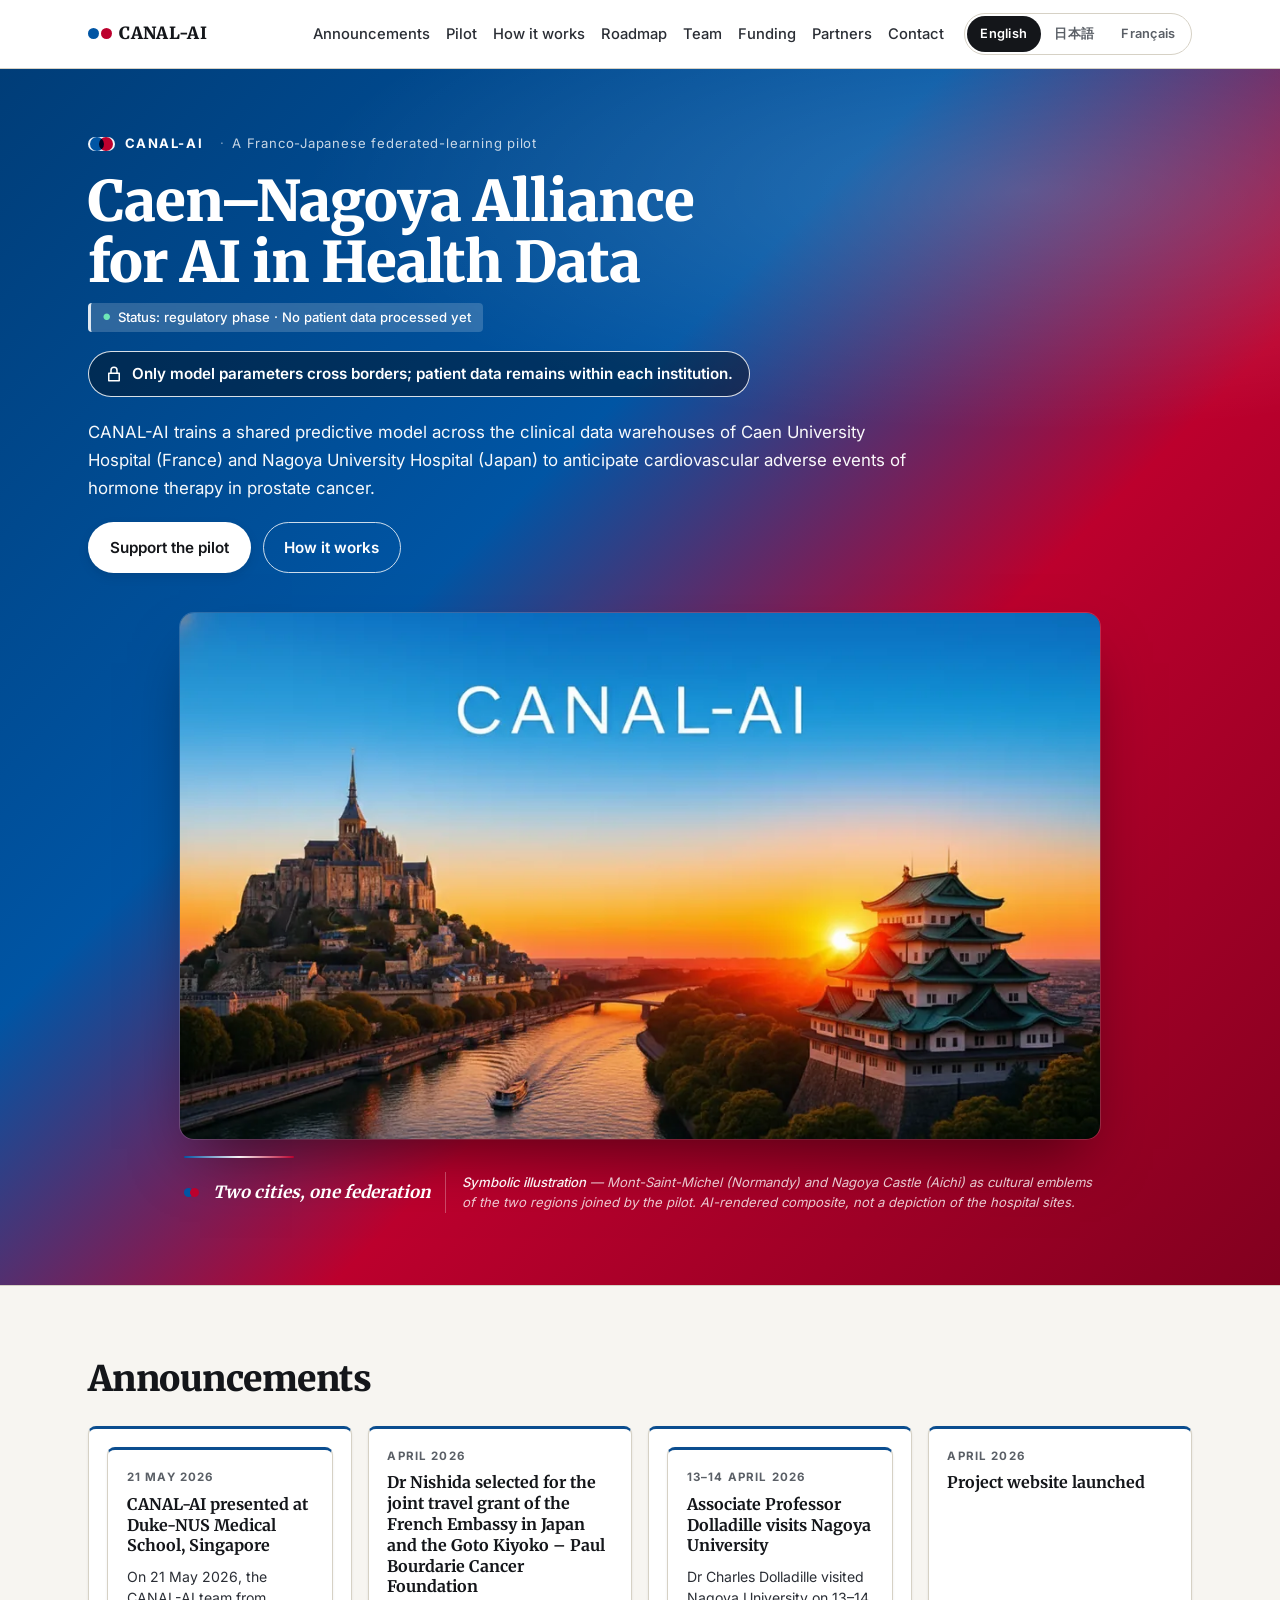
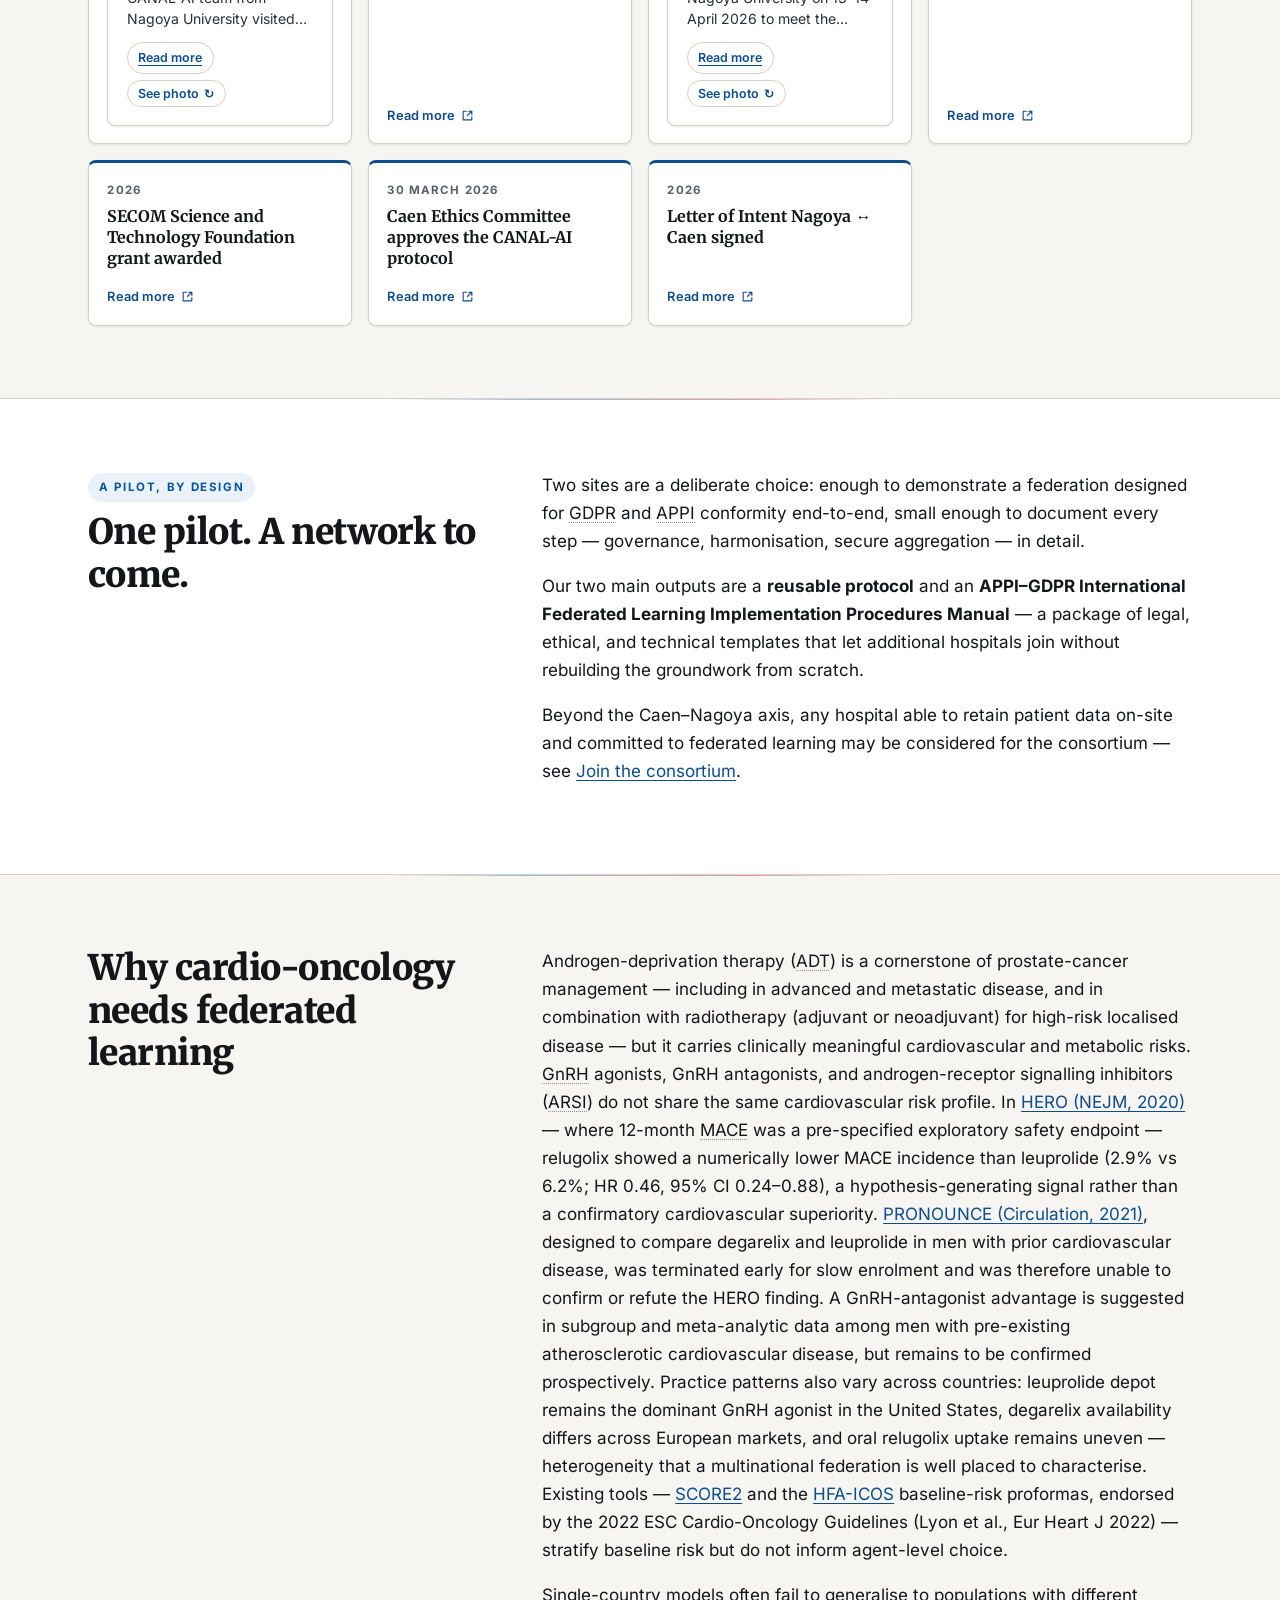
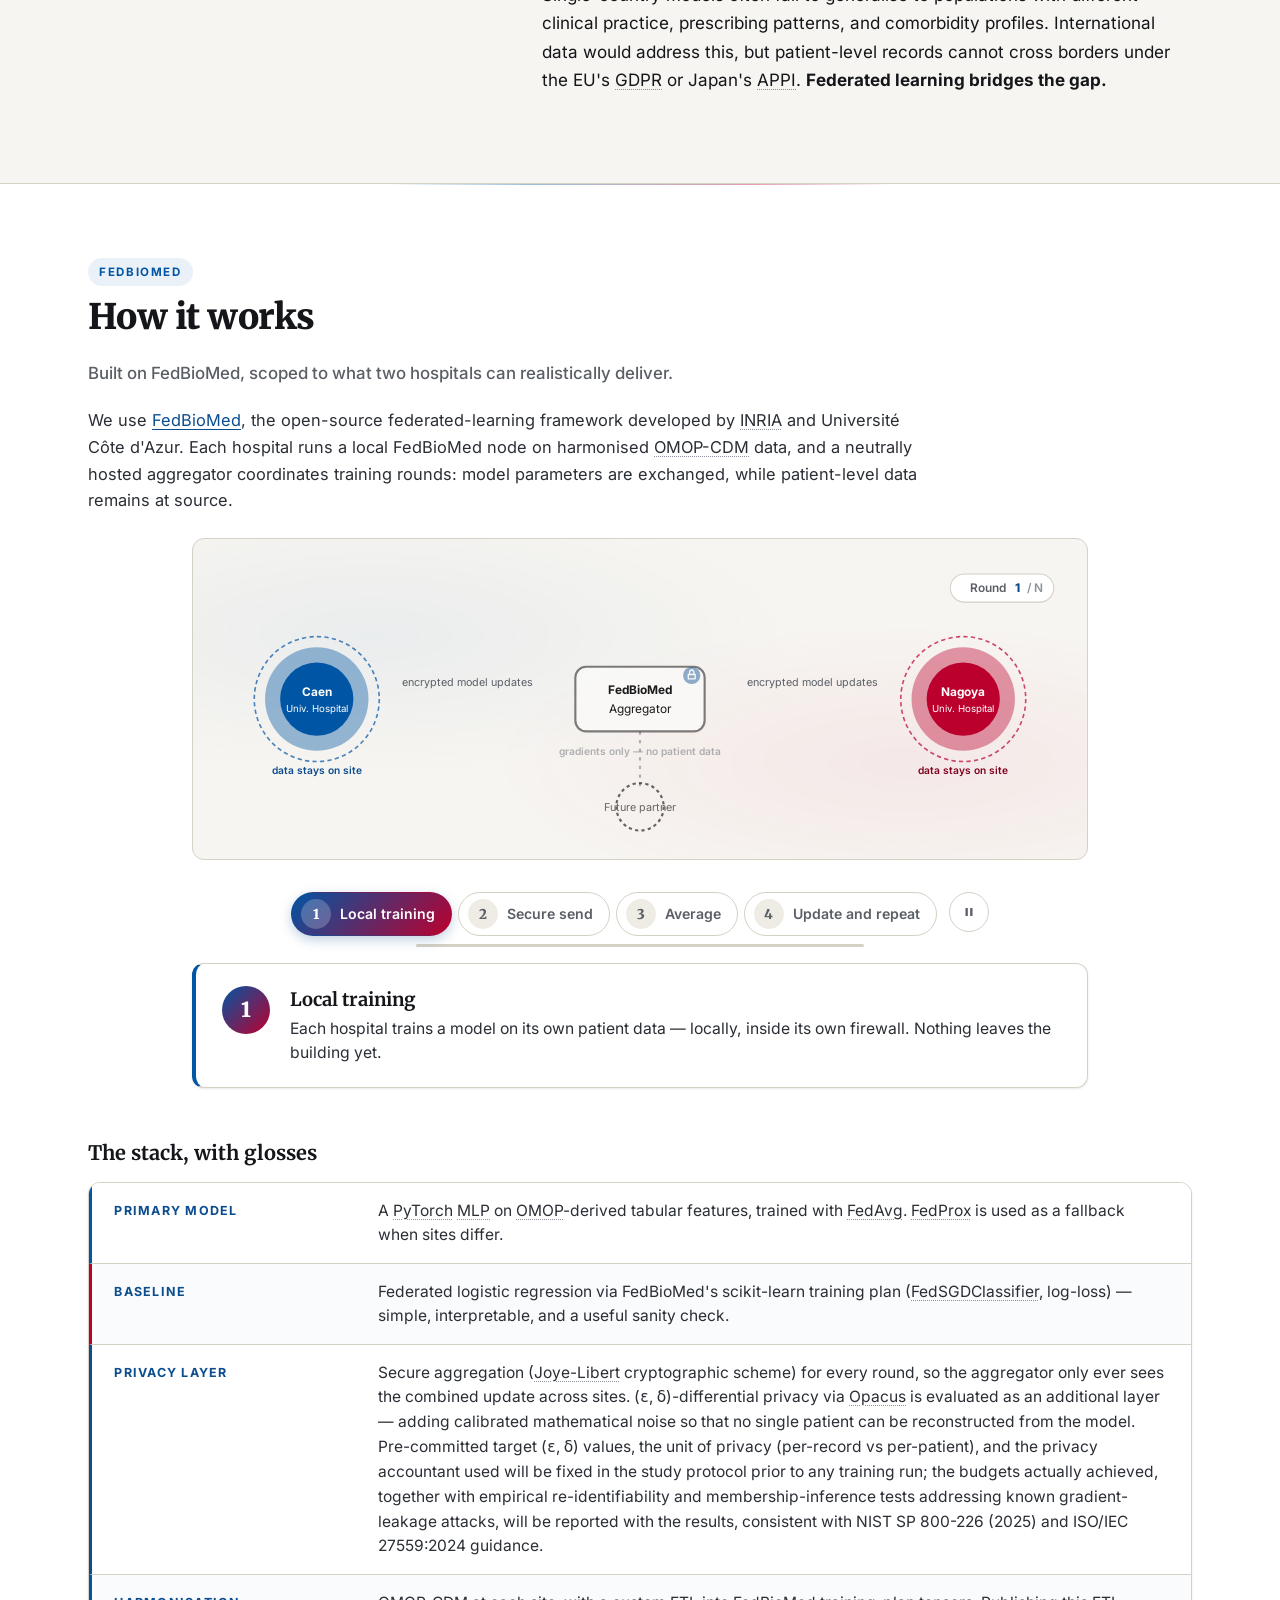
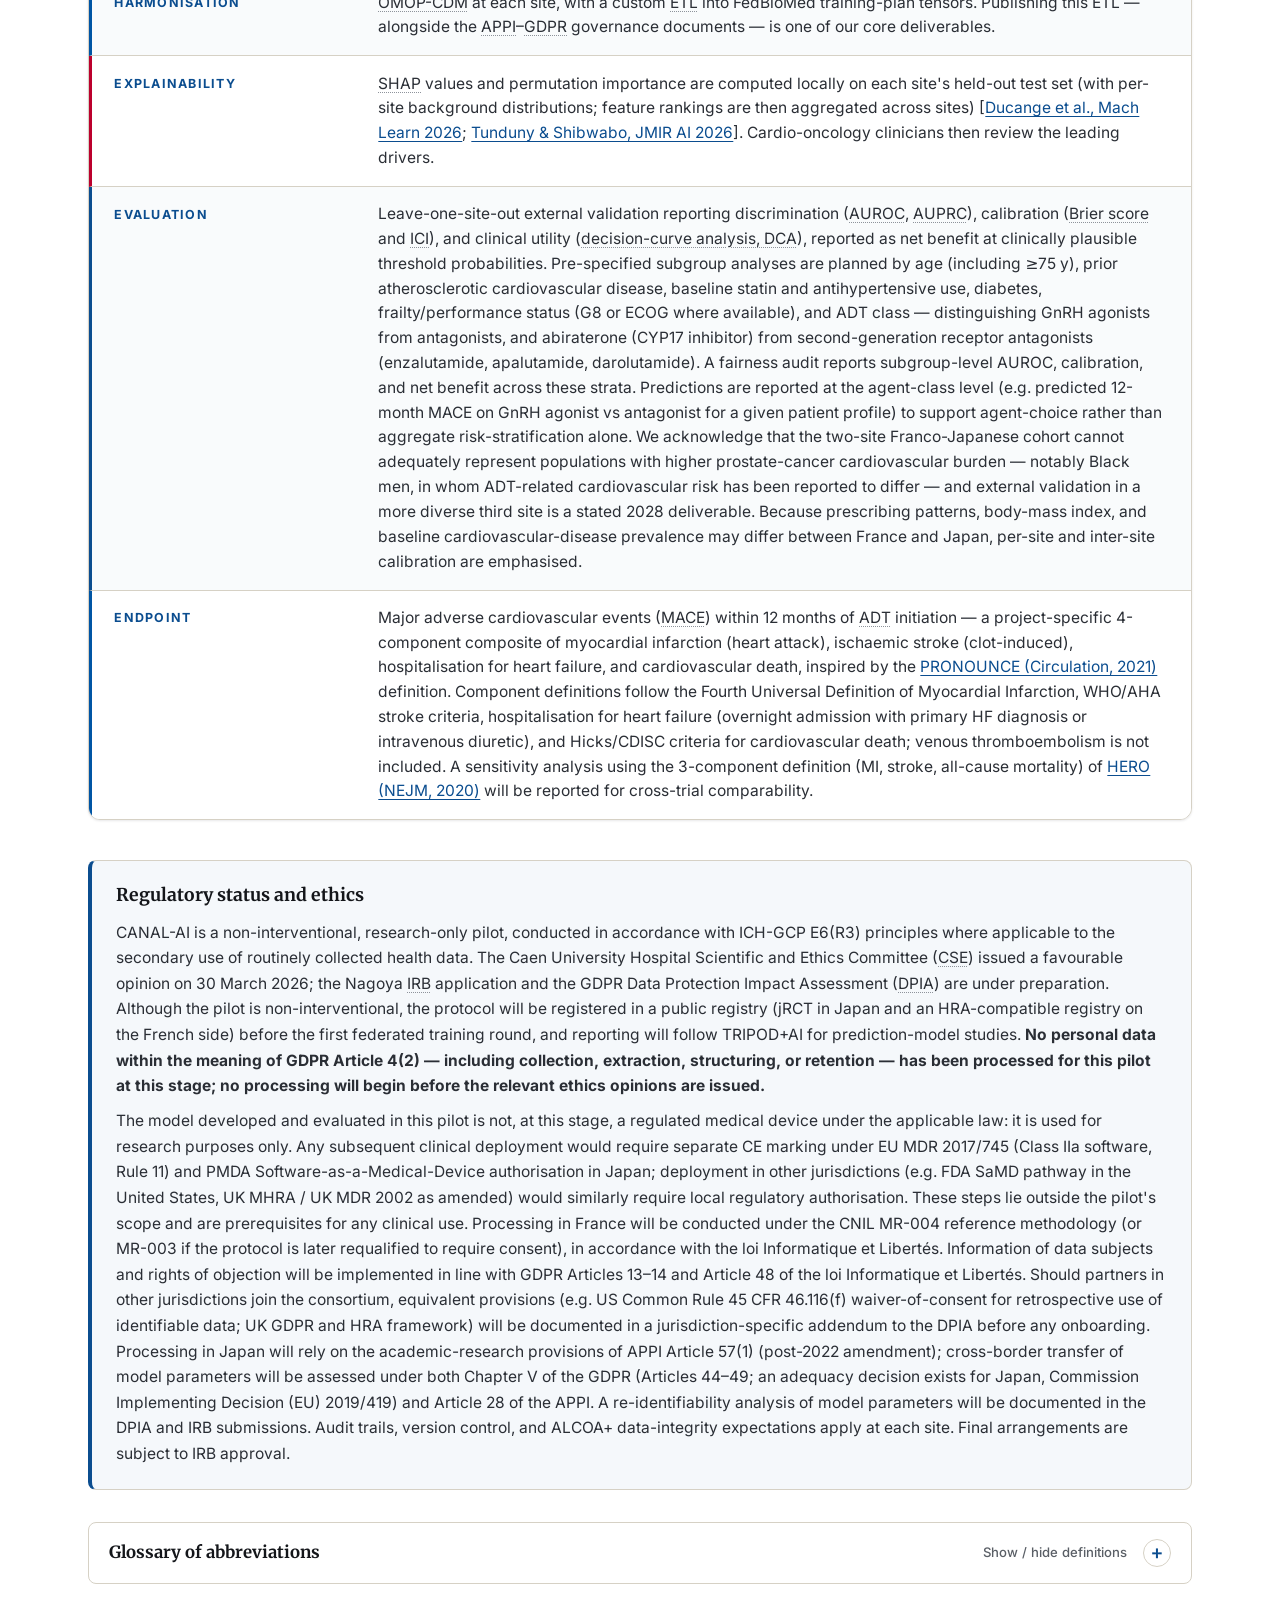
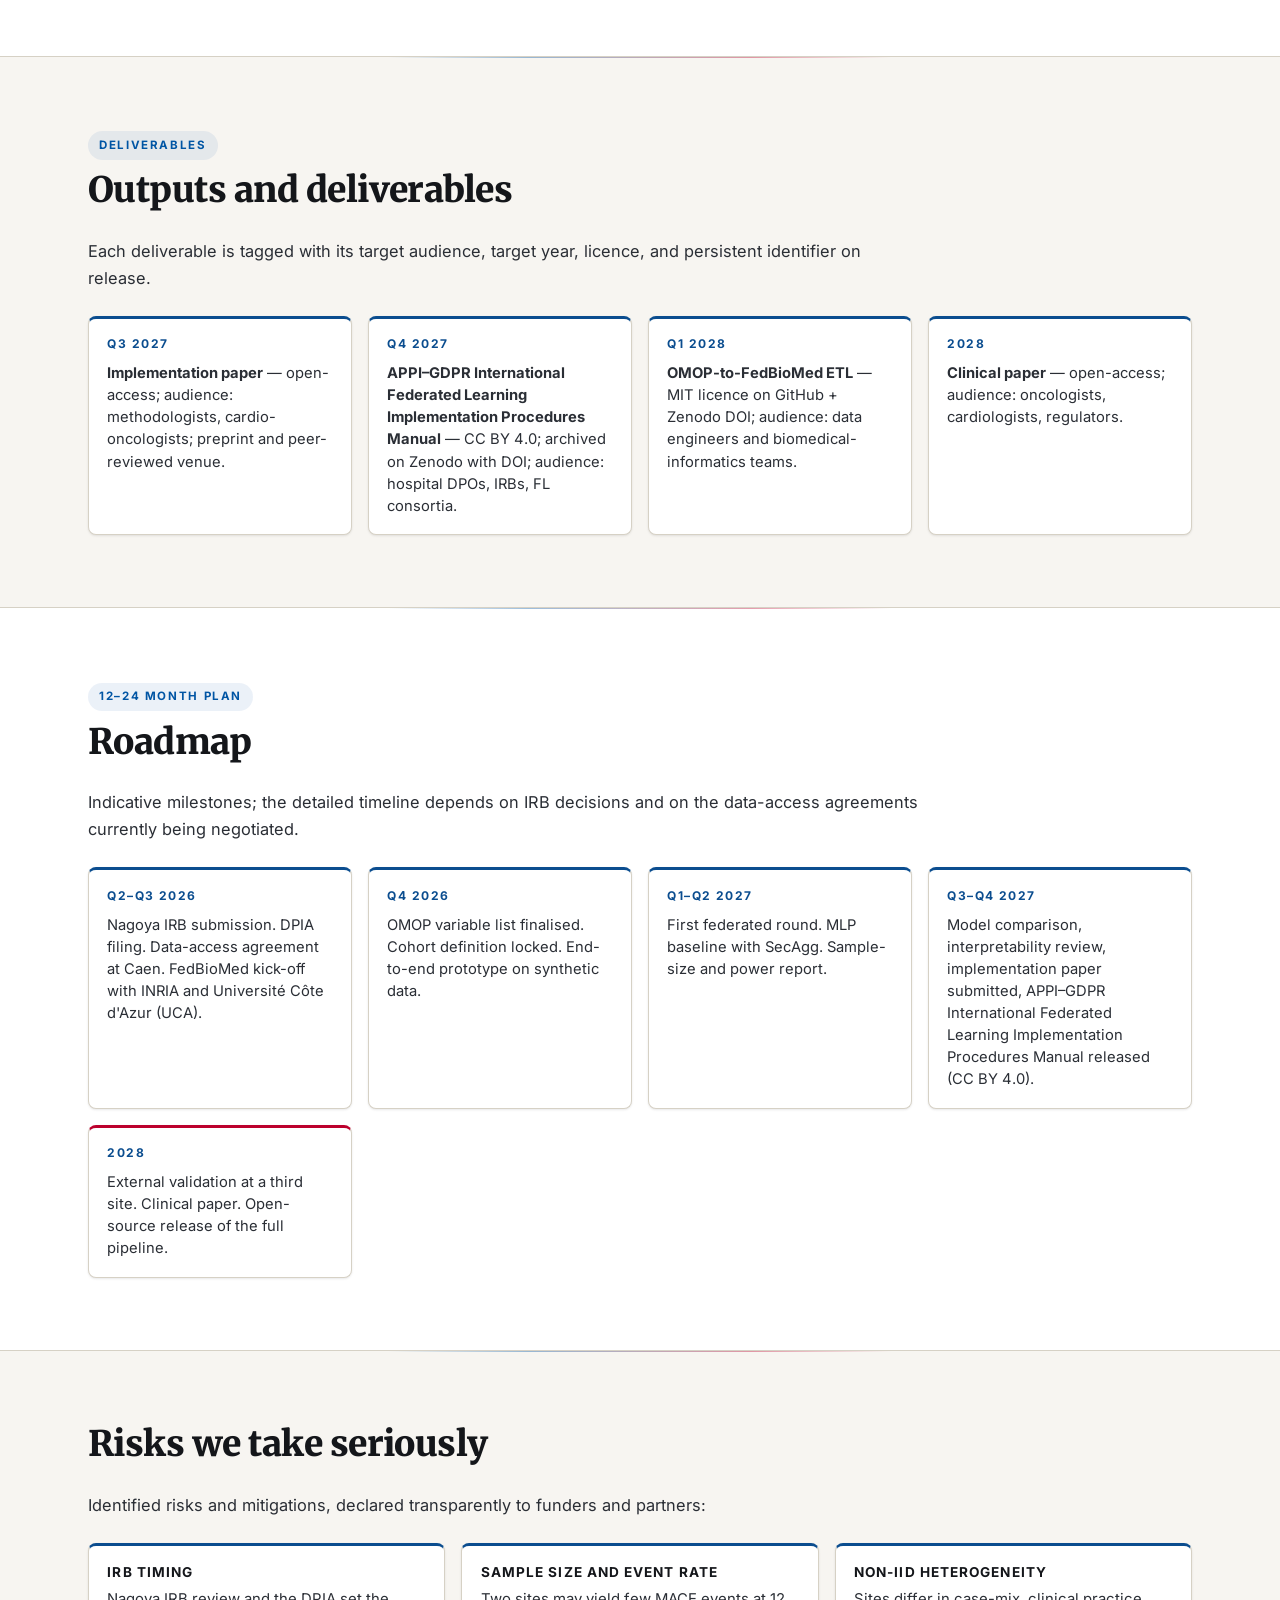
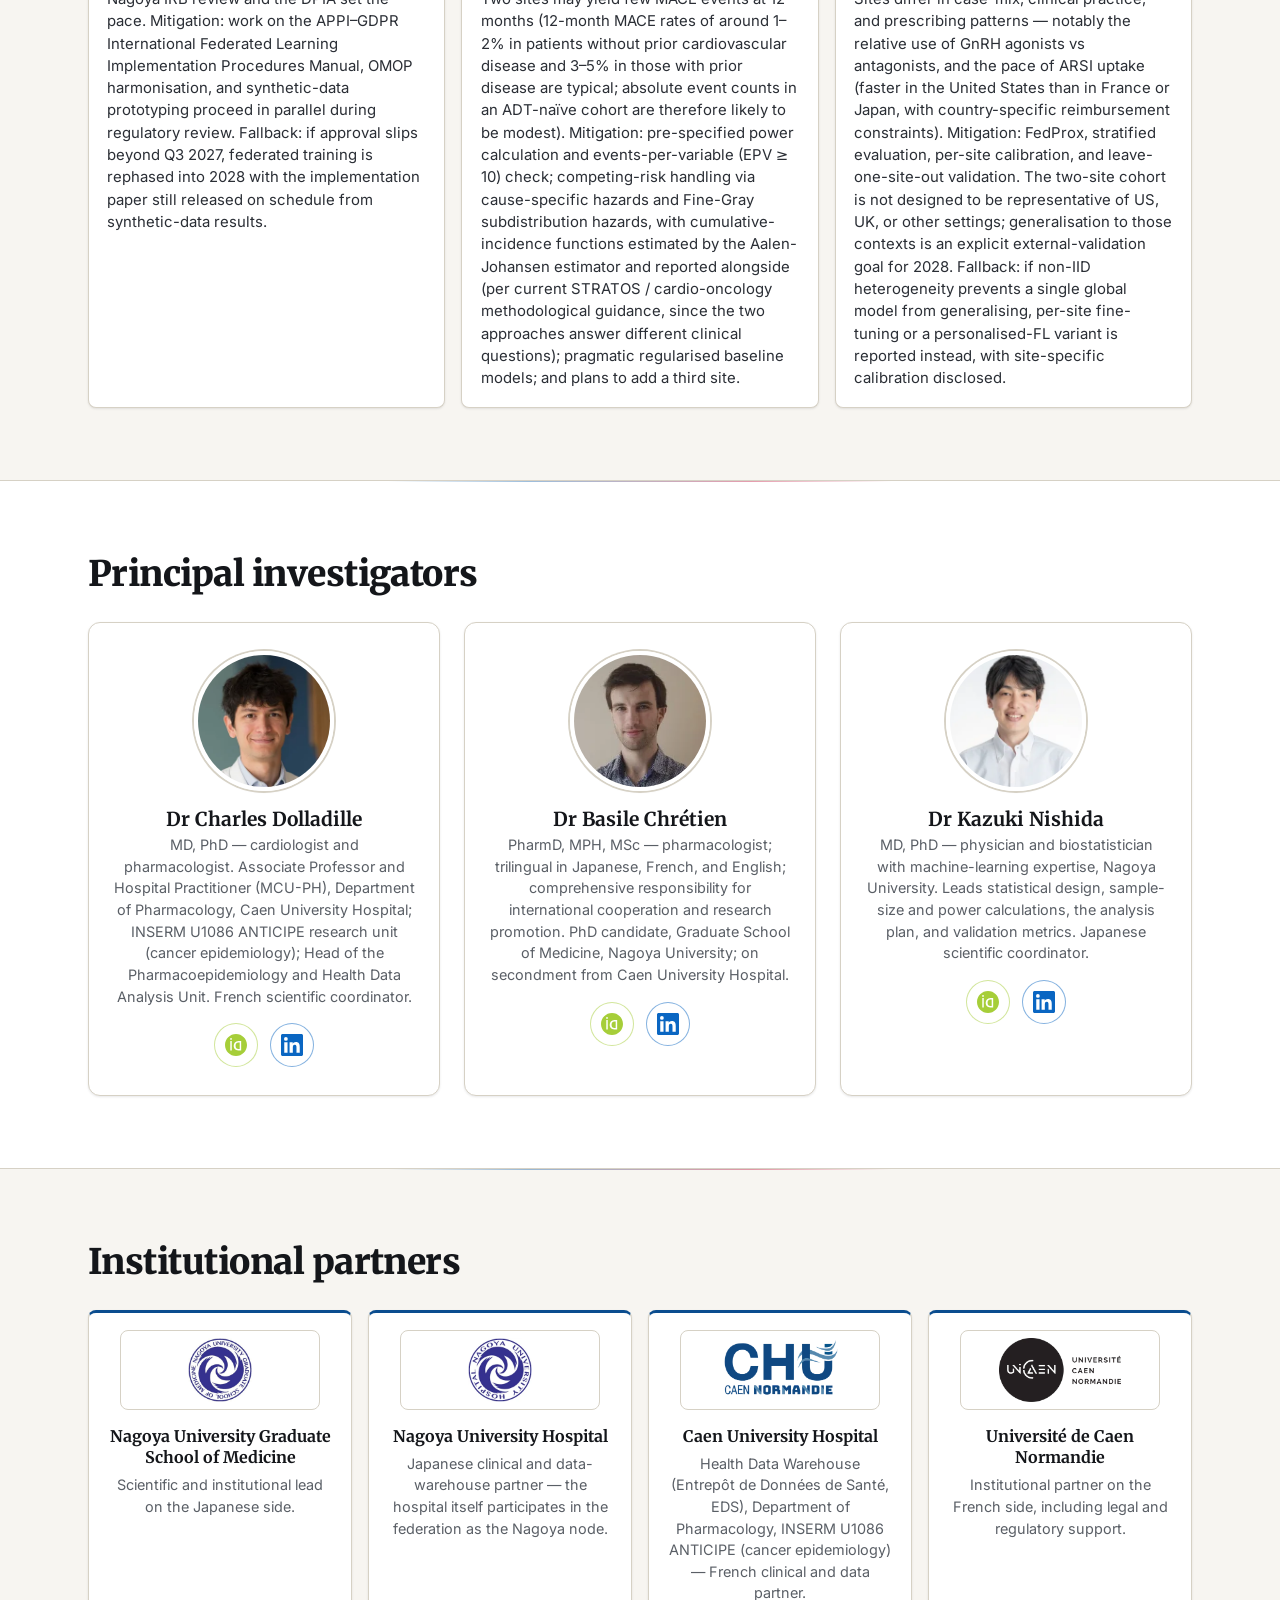
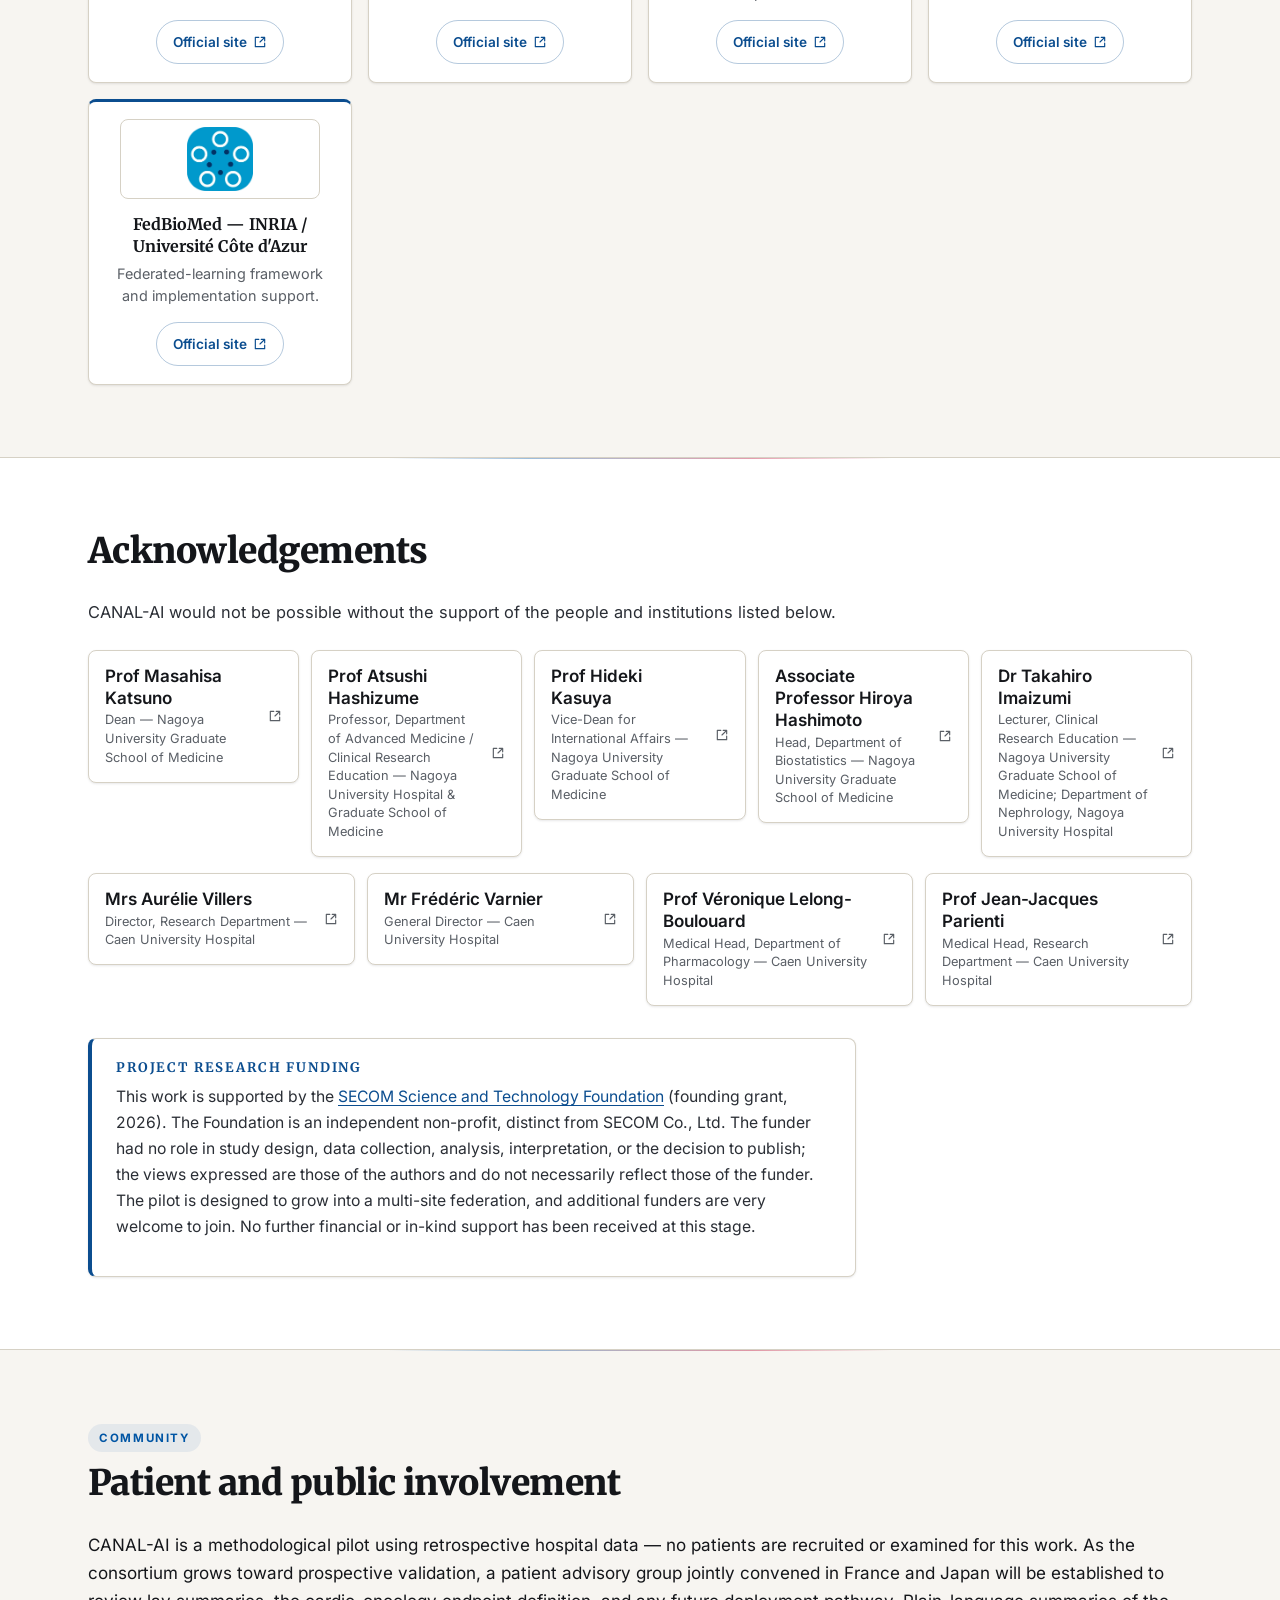
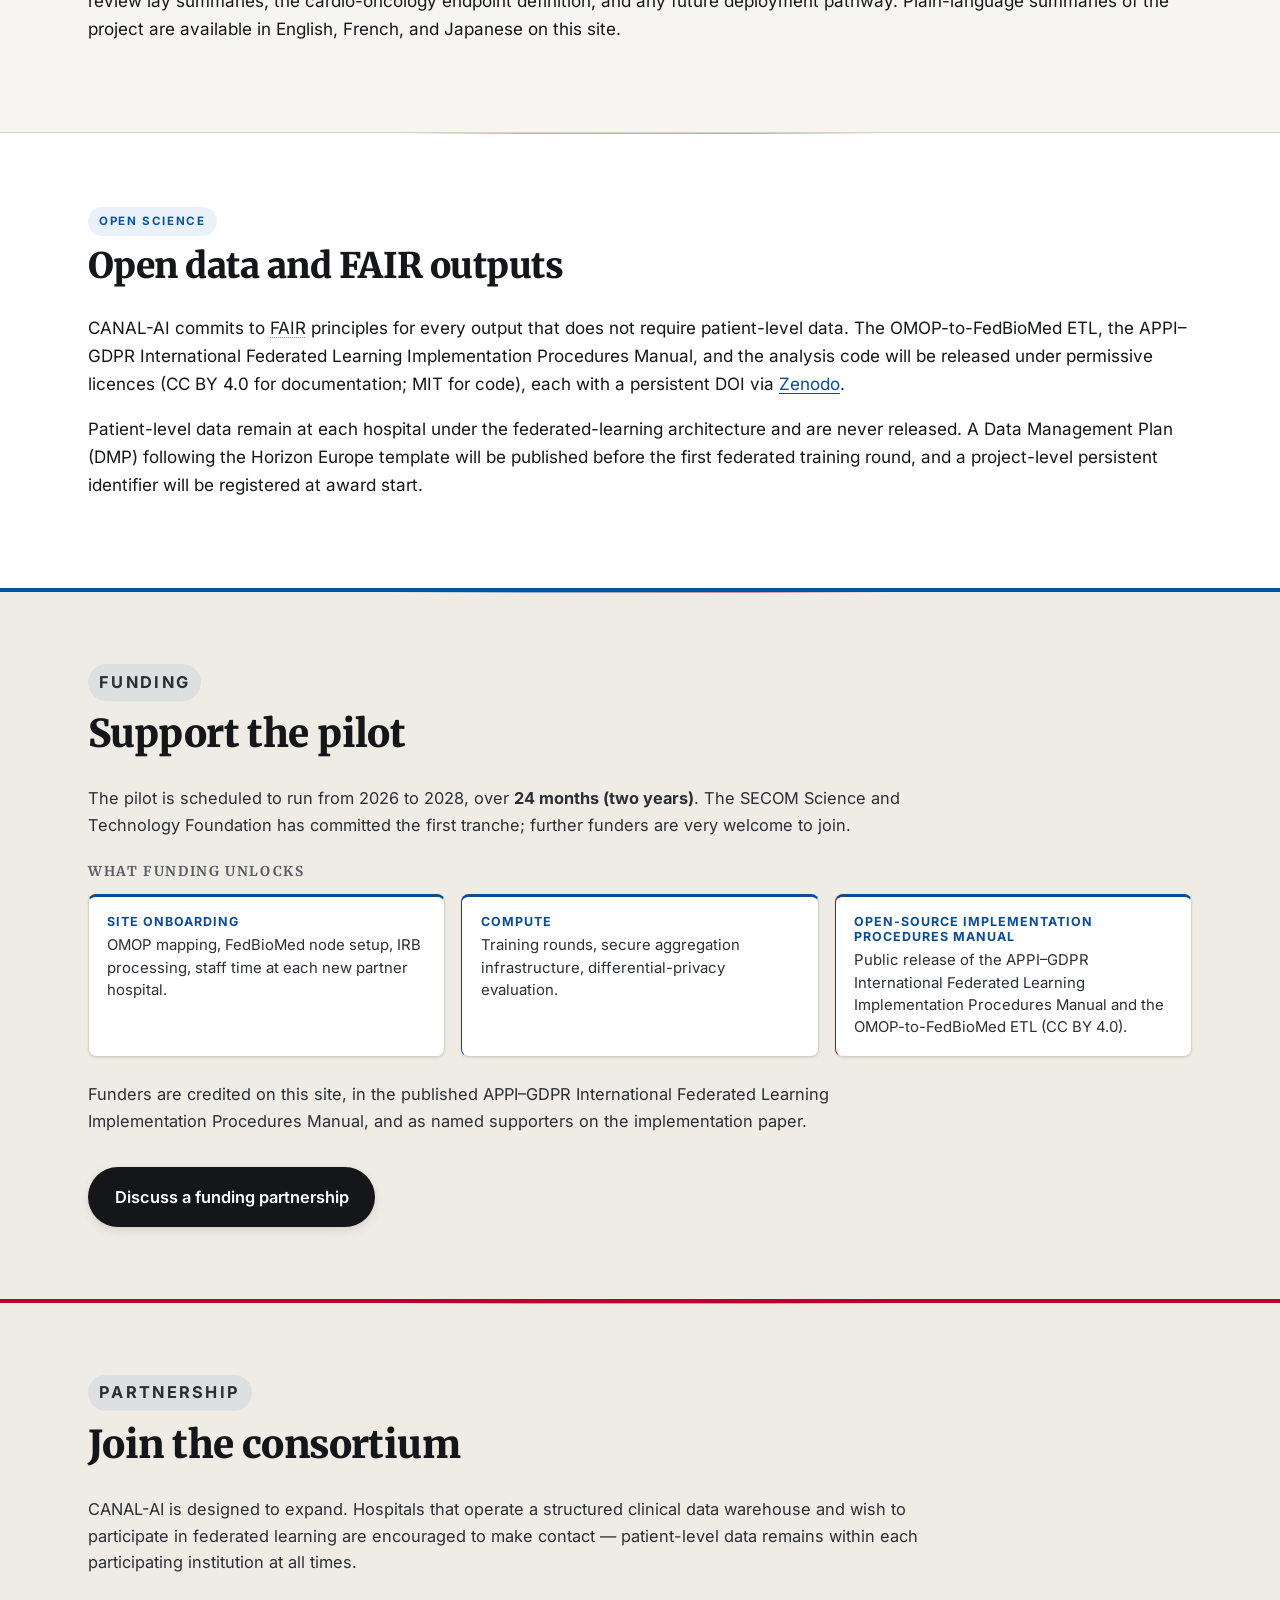
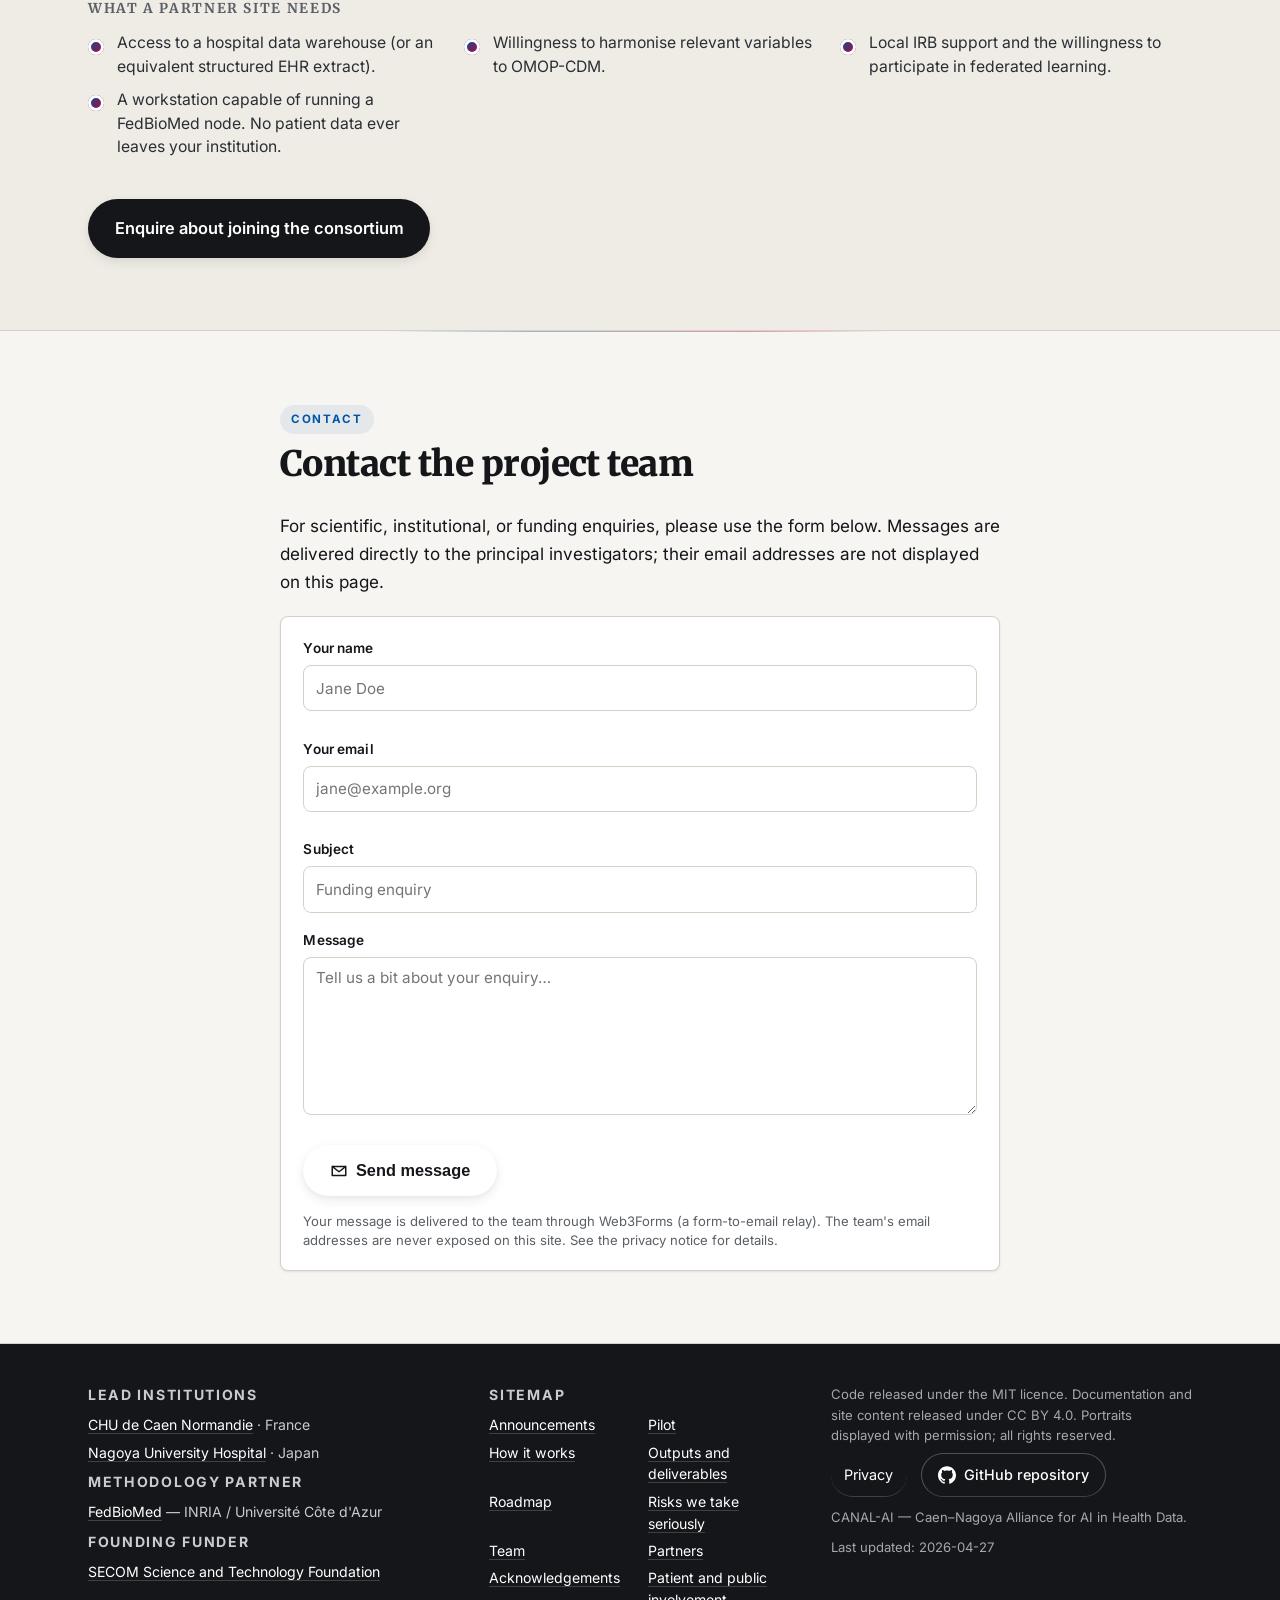
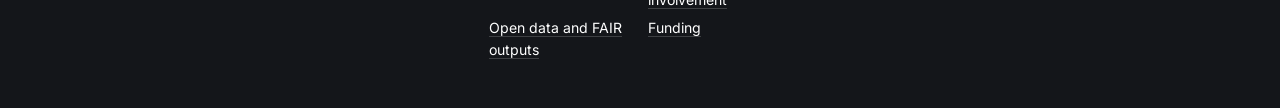
==== commit e01330a5: "feat(site): add Duke-NUS Singapore visit announcement (trilingual) Add a photo flip-card to the news" ====
--- a/site/index.html
+++ b/site/index.html
@@ -190,6 +190,34 @@
   <div class="container">
     <h2 data-i18n="news.title">Announcements</h2>
     <ol class="timeline">
+
+      <!-- Duke-NUS visit (flip card with photo) -->
+      <li class="timeline__flip" data-flip-state="auto">
+        <div class="timeline__flip-inner">
+          <div class="timeline__flip-face timeline__flip-face--front">
+            <time class="timeline__date" data-i18n="news.dukenus_date">21 May 2026</time>
+            <h3 class="timeline__title" data-i18n="news.dukenus_title">CANAL-AI presented at Duke-NUS Medical School, Singapore</h3>
+            <p class="timeline__body" data-i18n="news.dukenus_body">On 21 May 2026, the CANAL-AI team from Nagoya University visited Duke-NUS Medical School in Singapore to present the CANAL-AI project and to discuss opportunities for collaboration in federated learning for health data.</p>
+            <div class="timeline__flip-controls">
+              <a class="timeline__flip-link" href="news.html?id=dukenus" data-blank-ja="true"
+                 data-i18n="news.visit_read_more">Read more</a>
+              <button type="button" class="timeline__flip-link timeline__flip-link--icon" data-action="flip"
+                      data-i18n="news.visit_see_photo">See photo</button>
+            </div>
+          </div>
+          <div class="timeline__flip-face timeline__flip-face--back">
+            <picture>
+              <source type="image/webp" srcset="assets/photos/visit-duke.webp">
+              <img src="assets/photos/visit-duke.jpg"
+                   width="1477" height="1108" loading="lazy" decoding="async"
+                   data-i18n-attr="alt:news.dukenus_alt"
+                   alt="The CANAL-AI team from Nagoya University with their hosts at Duke-NUS Medical School, Singapore, 21 May 2026">
+            </picture>
+            <button type="button" class="timeline__flip-link timeline__flip-link--overlay" data-action="flip"
+                    data-i18n="news.visit_see_text">Read text</button>
+          </div>
+        </div>
+      </li>
 
       <!-- Nishida joint travel grant (most recent) -->
       <li class="timeline__item">
--- a/site/assets/style.css
+++ b/site/assets/style.css
@@ -92,14 +92,11 @@
 abbr[aria-label]:focus-visible,
 abbr[aria-label].is-open { text-decoration-color: var(--accent); }
 
-abbr[aria-label]:hover::after,
-abbr[aria-label]:focus-visible::after,
-abbr[aria-label].is-open::after {
-  content: attr(aria-label);
-  position: absolute;
-  left: 50%;
-  bottom: calc(100% + 10px);
-  transform: translateX(-50%);
+/* Tooltip is rendered as a real DOM element appended to <body> by i18n.js
+   (.abbr-tip). Pseudo-element approaches couldn't measure the actual width
+   to clamp inside narrow viewports, so we control both axes from JS. */
+.abbr-tip {
+  position: fixed;
   background: var(--ink);
   color: #fff;
   padding: 0.55rem 0.85rem;
@@ -108,9 +105,7 @@
   font-size: 0.82rem;
   font-weight: 400;
   line-height: 1.45;
-  white-space: normal;
-  width: max-content;
-  max-width: min(280px, calc(100vw - 2rem));
+  max-width: min(280px, calc(100vw - 16px));
   text-align: left;
   letter-spacing: normal;
   text-decoration: none;
@@ -118,20 +113,26 @@
   box-shadow: 0 6px 20px rgba(0, 0, 0, 0.18);
   pointer-events: none;
   z-index: 1000;
-}
-
-abbr[aria-label]:hover::before,
-abbr[aria-label]:focus-visible::before,
-abbr[aria-label].is-open::before {
-  content: "";
+  /* JS sets left/top after measuring */
+  left: 0;
+  top: 0;
+}
+
+.abbr-tip__arrow {
   position: absolute;
-  left: 50%;
-  bottom: calc(100% + 4px);
-  transform: translateX(-50%);
+  width: 0;
+  height: 0;
   border: 6px solid transparent;
+}
+
+.abbr-tip[data-placement="above"] .abbr-tip__arrow {
+  bottom: -12px;
   border-top-color: var(--ink);
-  pointer-events: none;
-  z-index: 1000;
+}
+
+.abbr-tip[data-placement="below"] .abbr-tip__arrow {
+  top: -12px;
+  border-bottom-color: var(--ink);
 }
 
 /* Skip link */
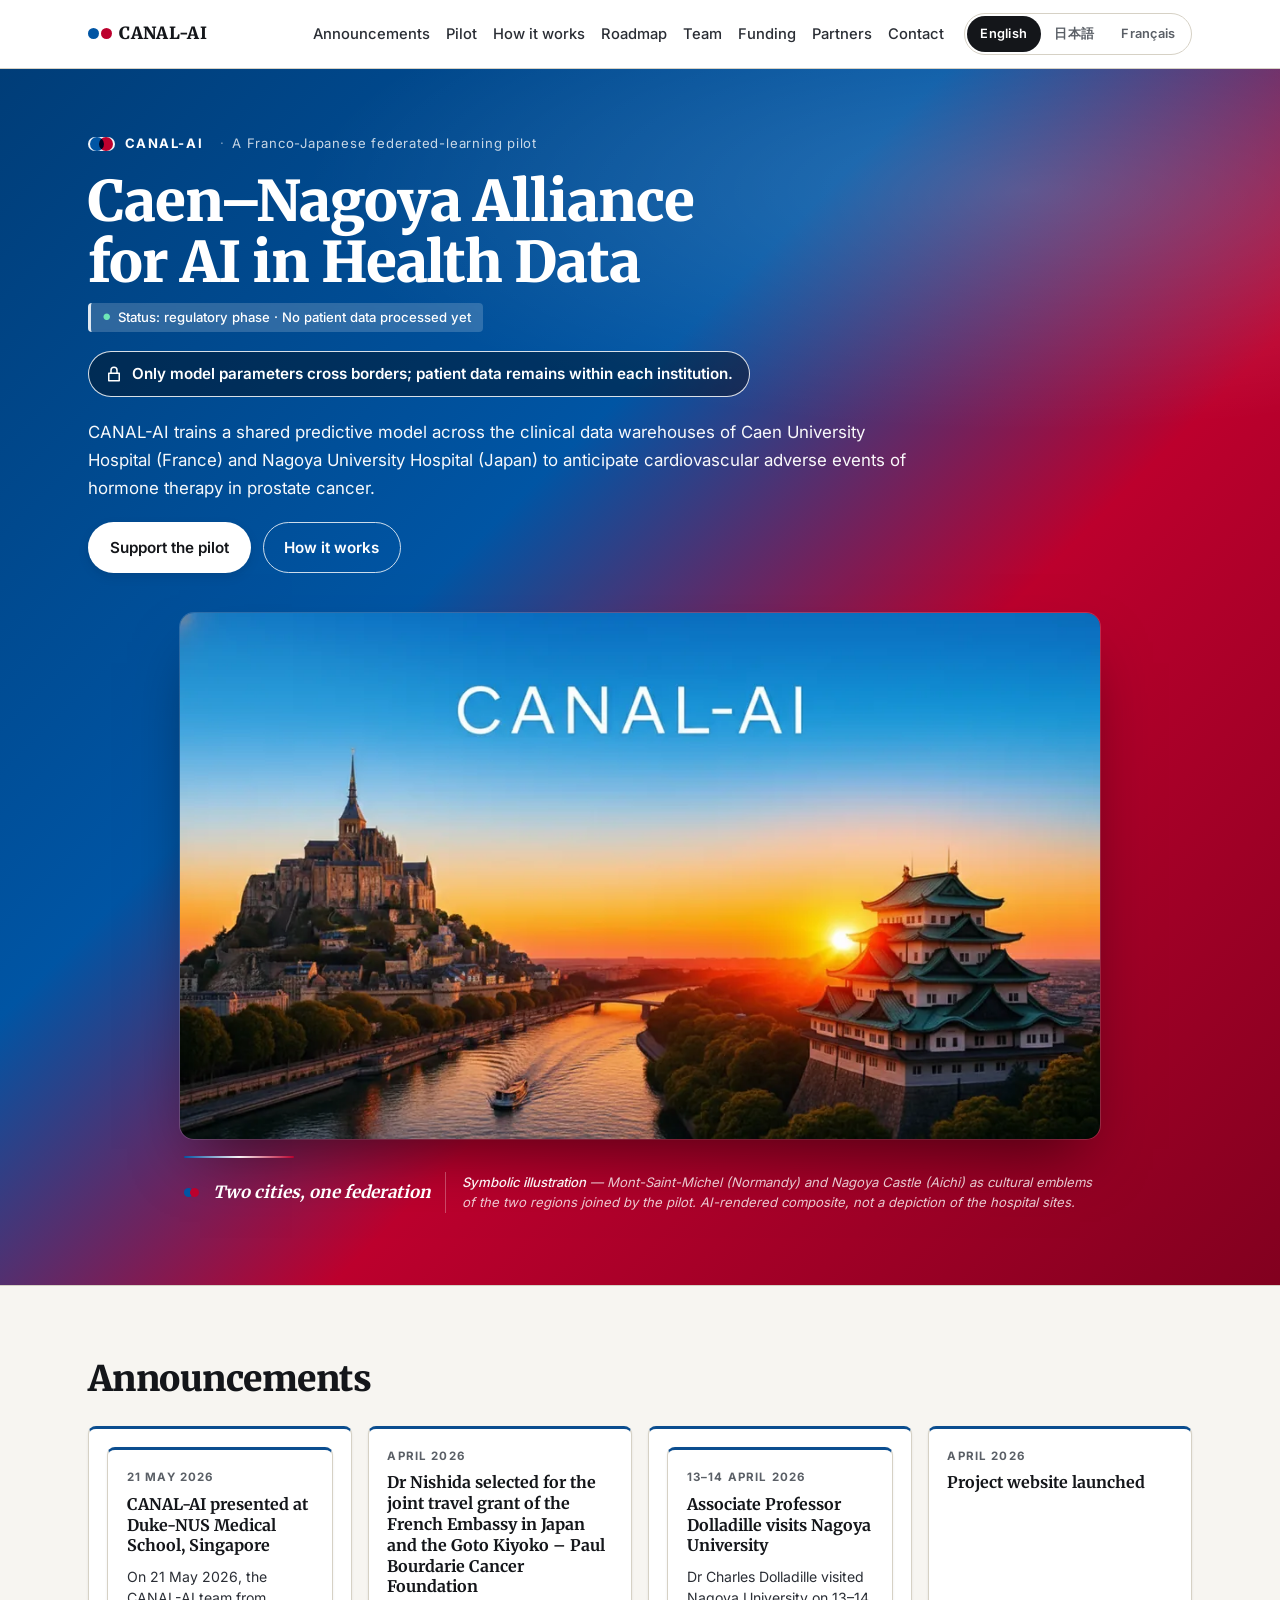
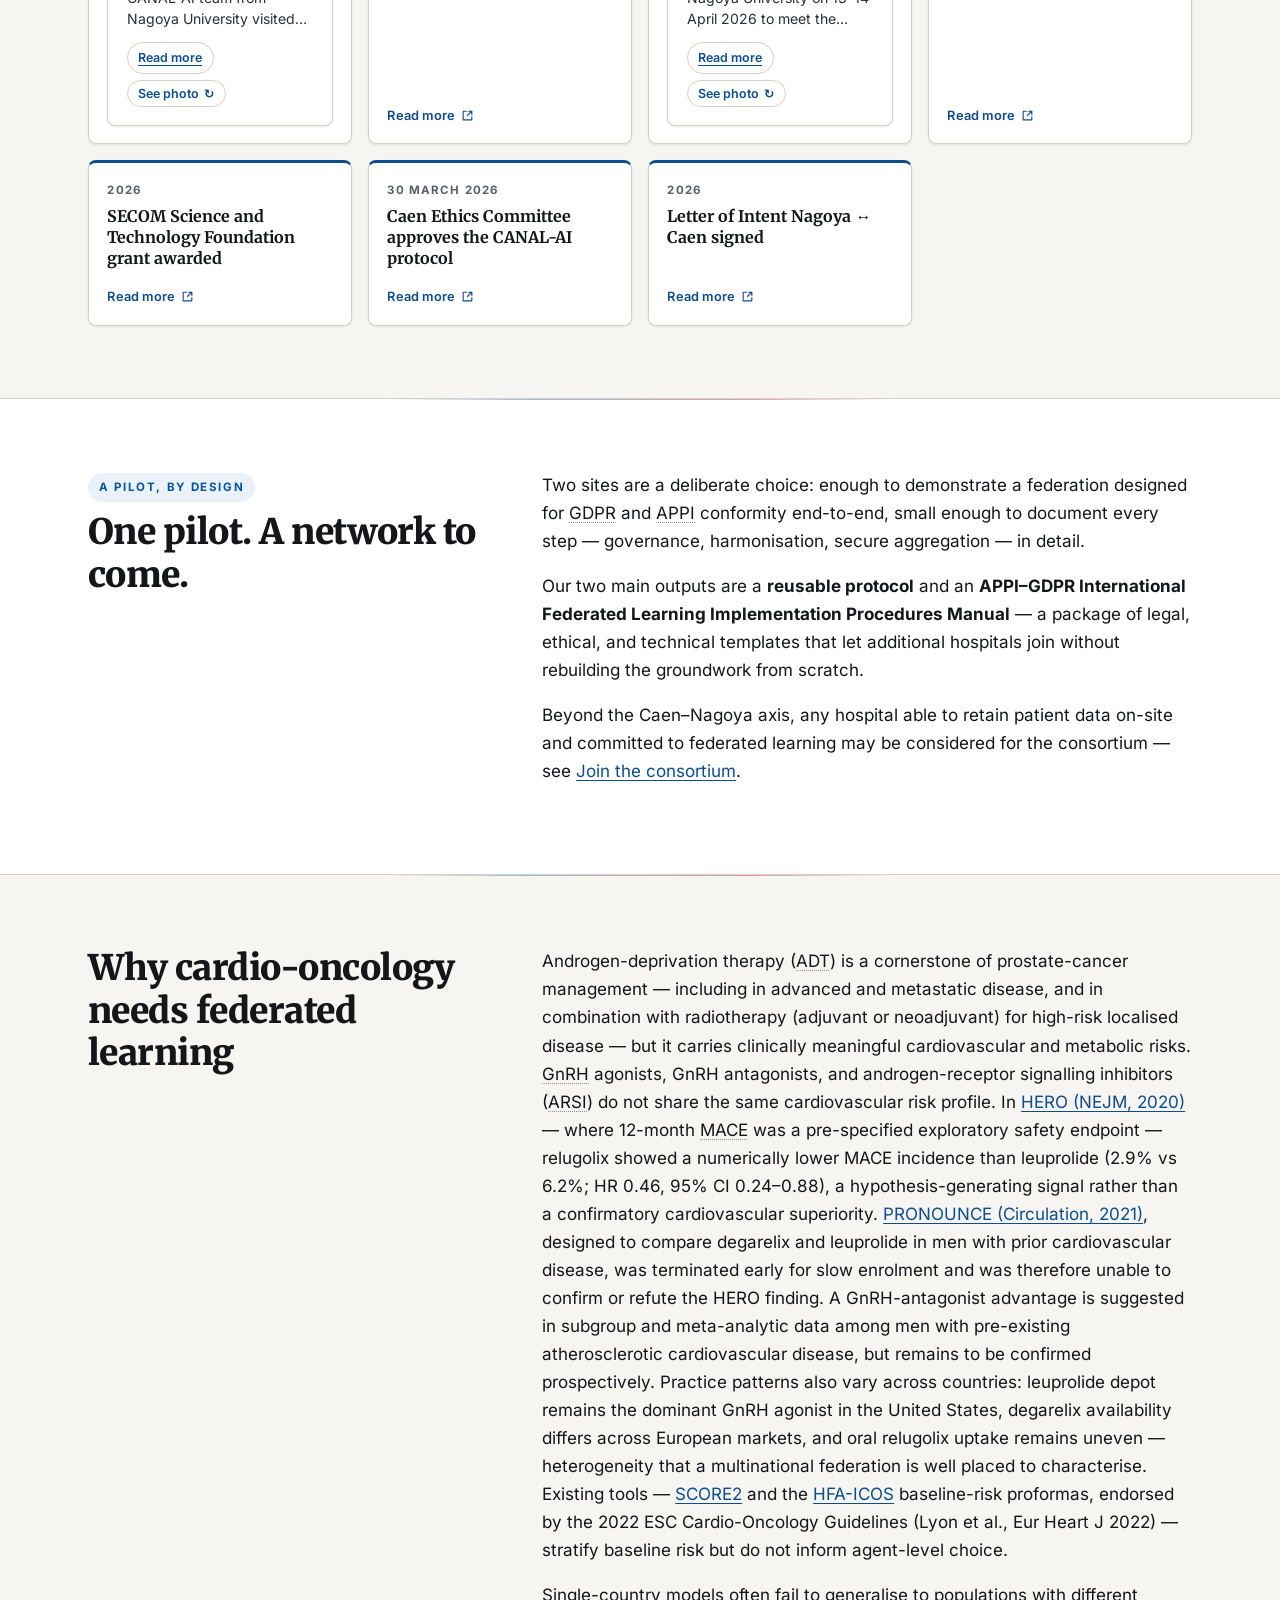
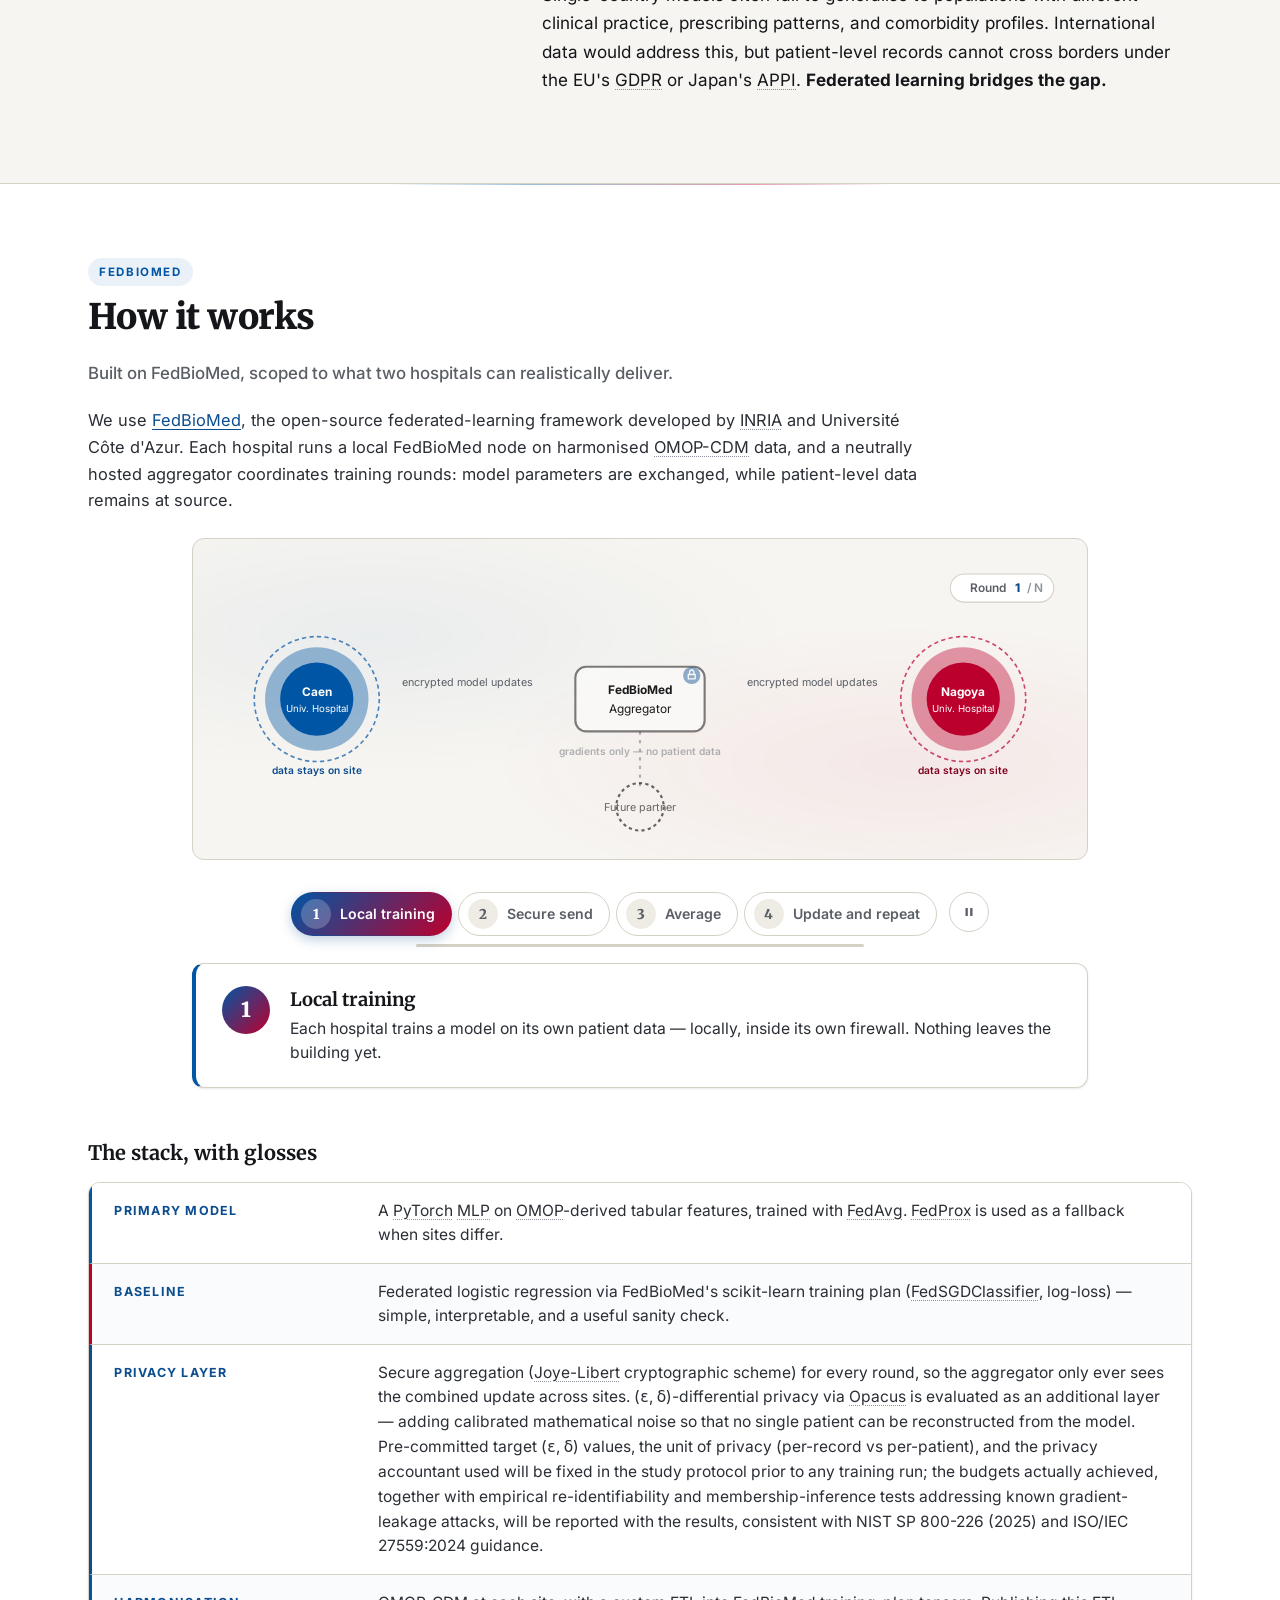
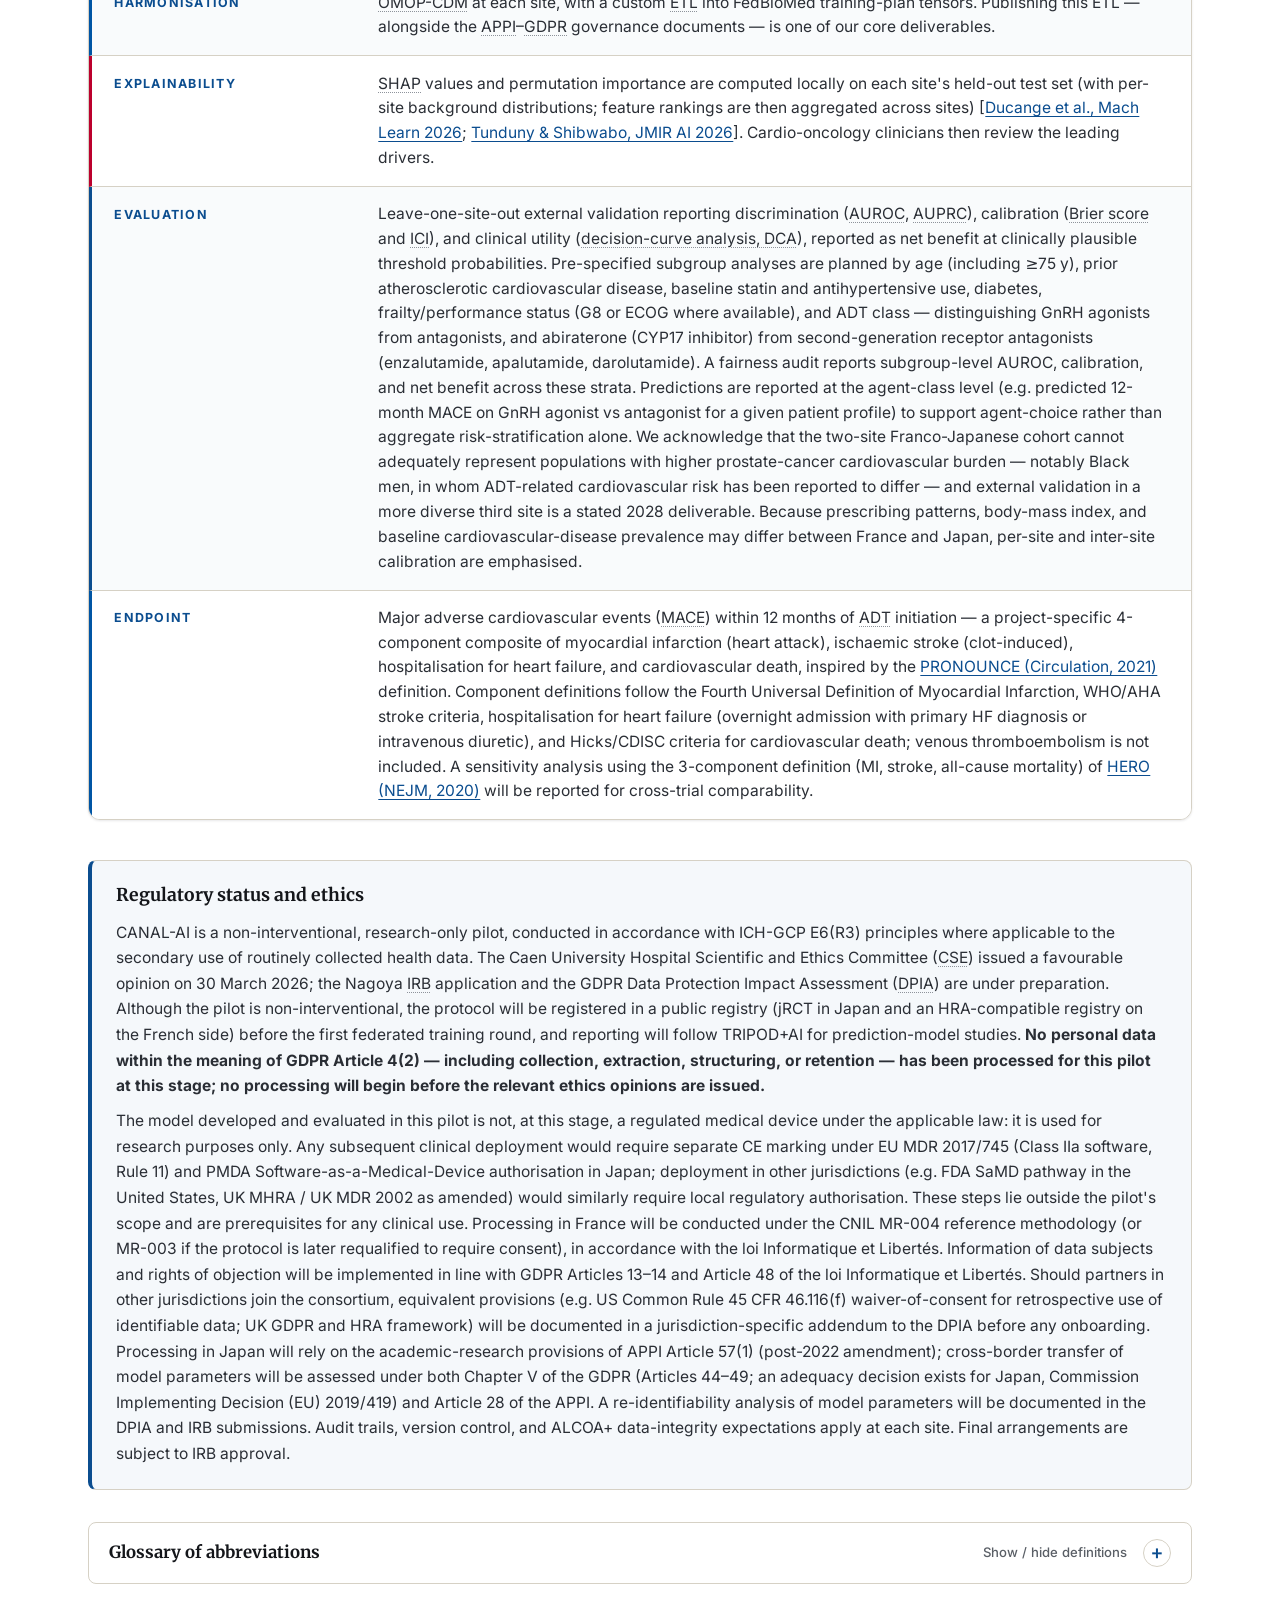
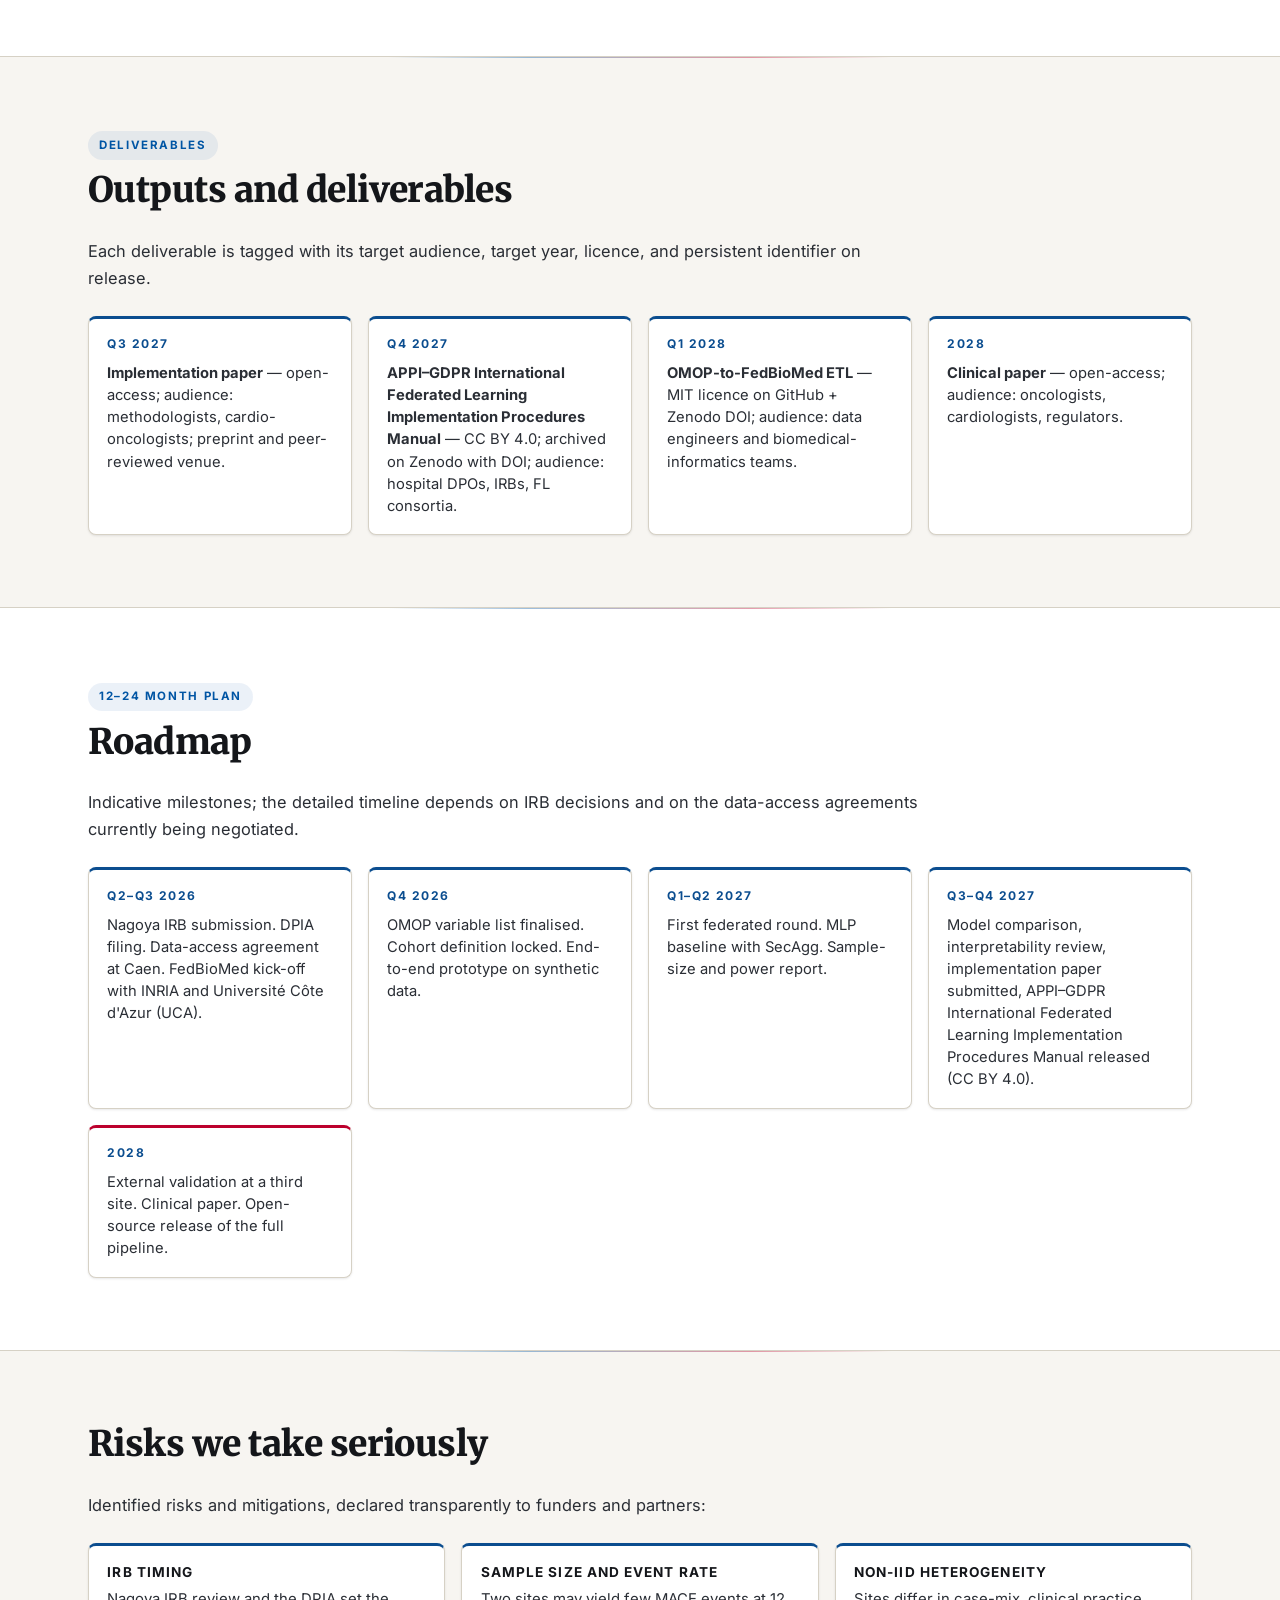
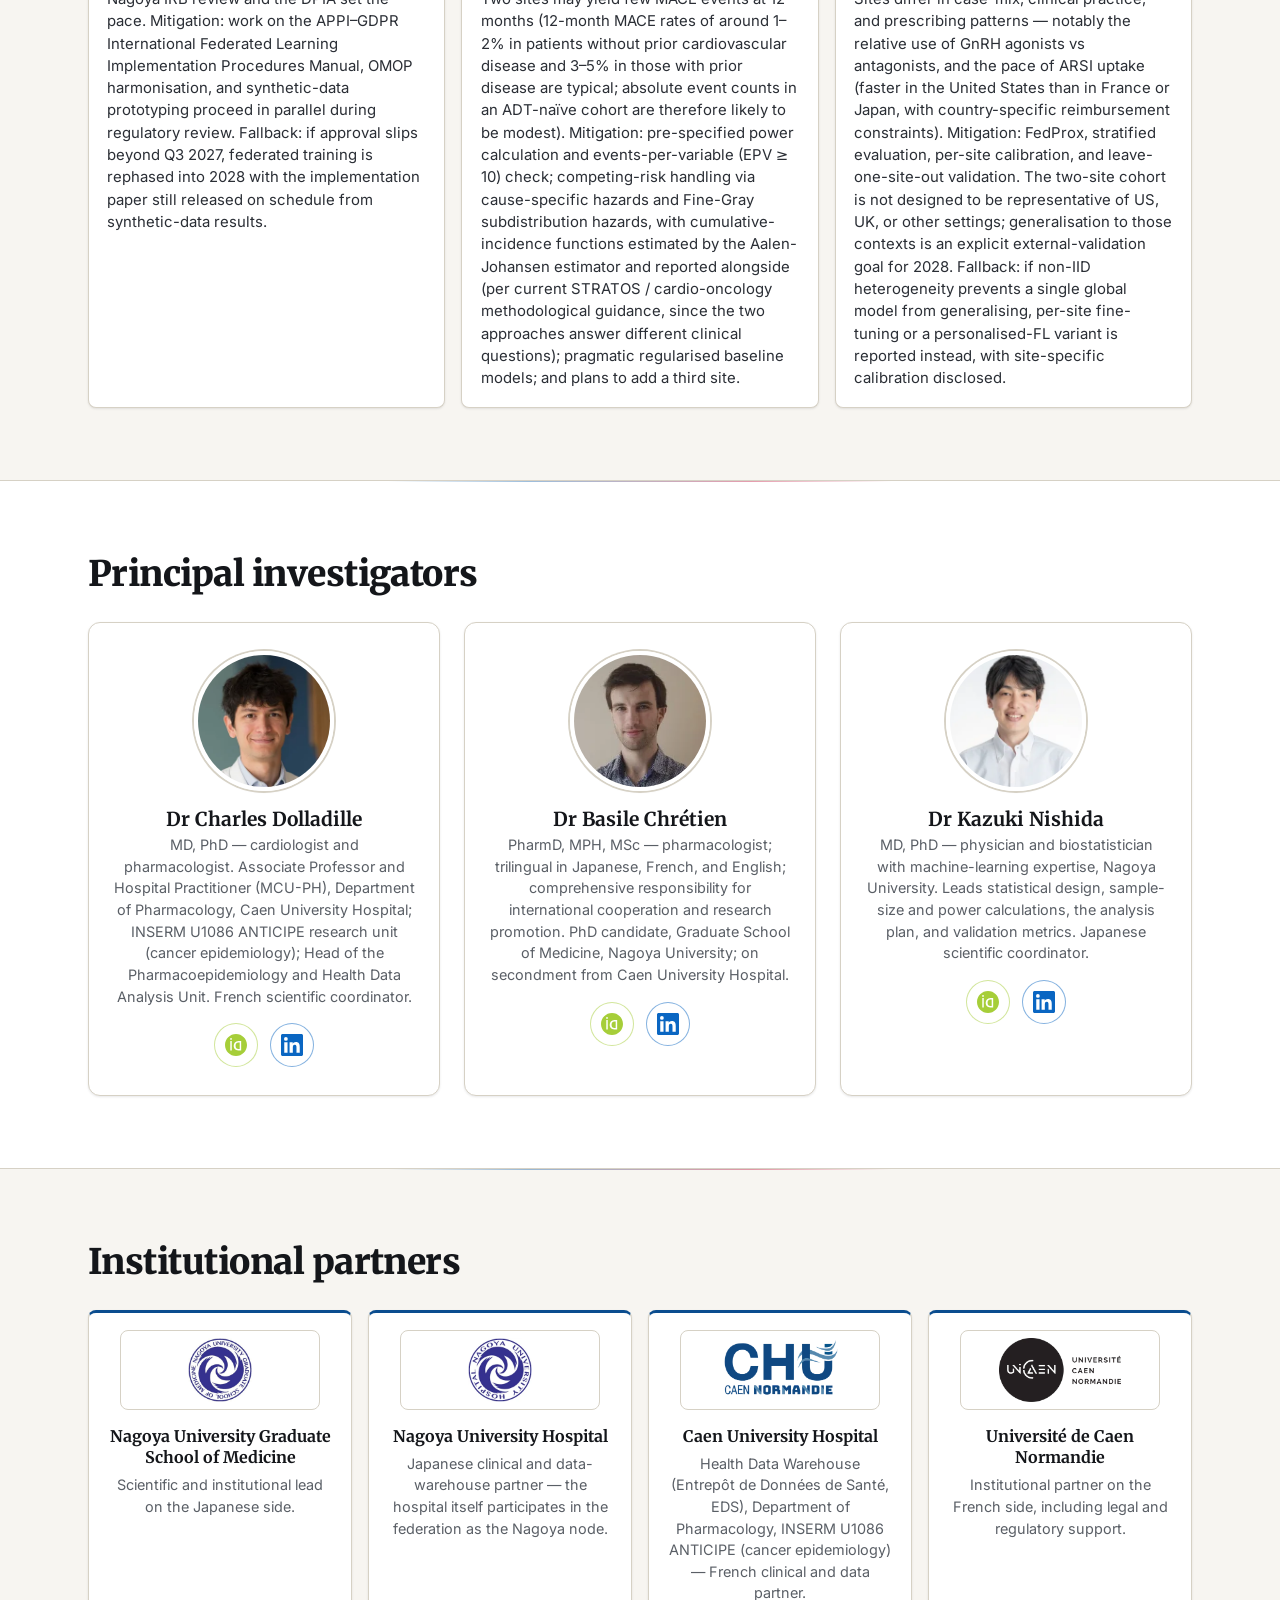
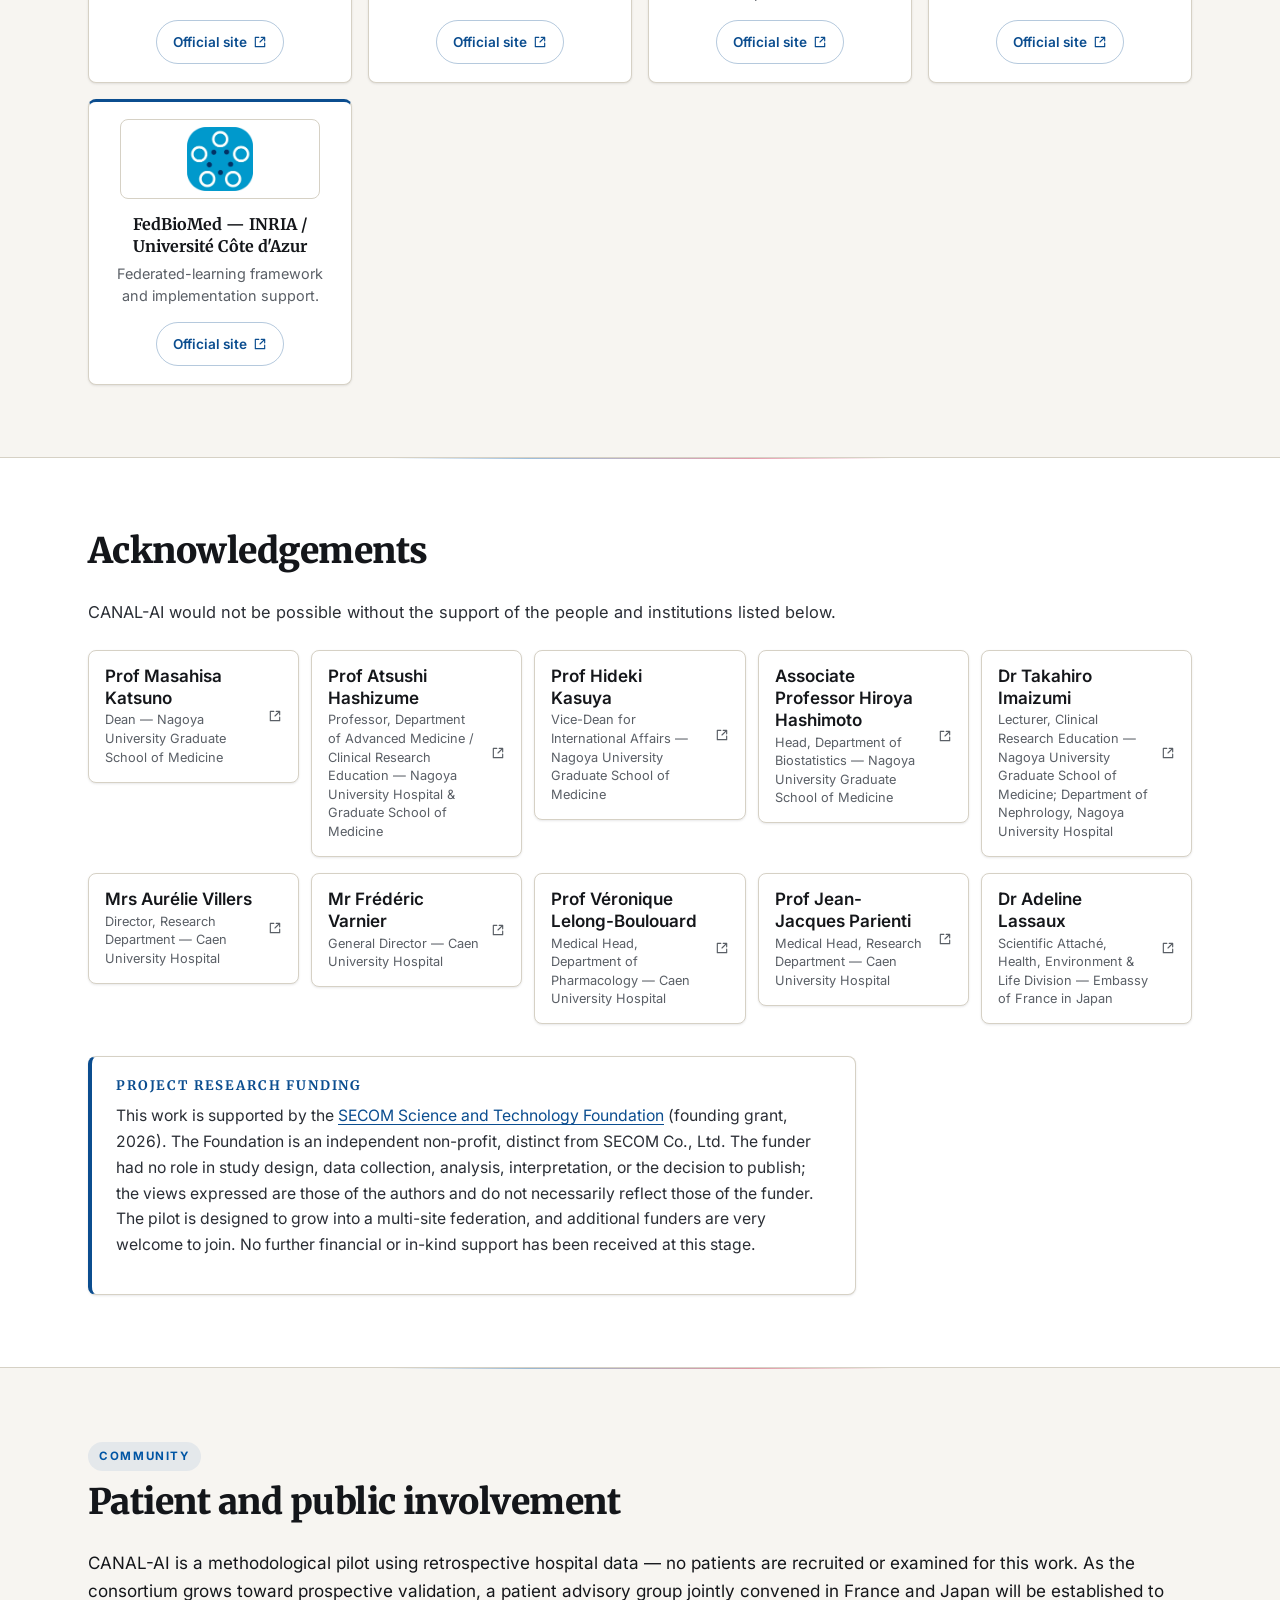
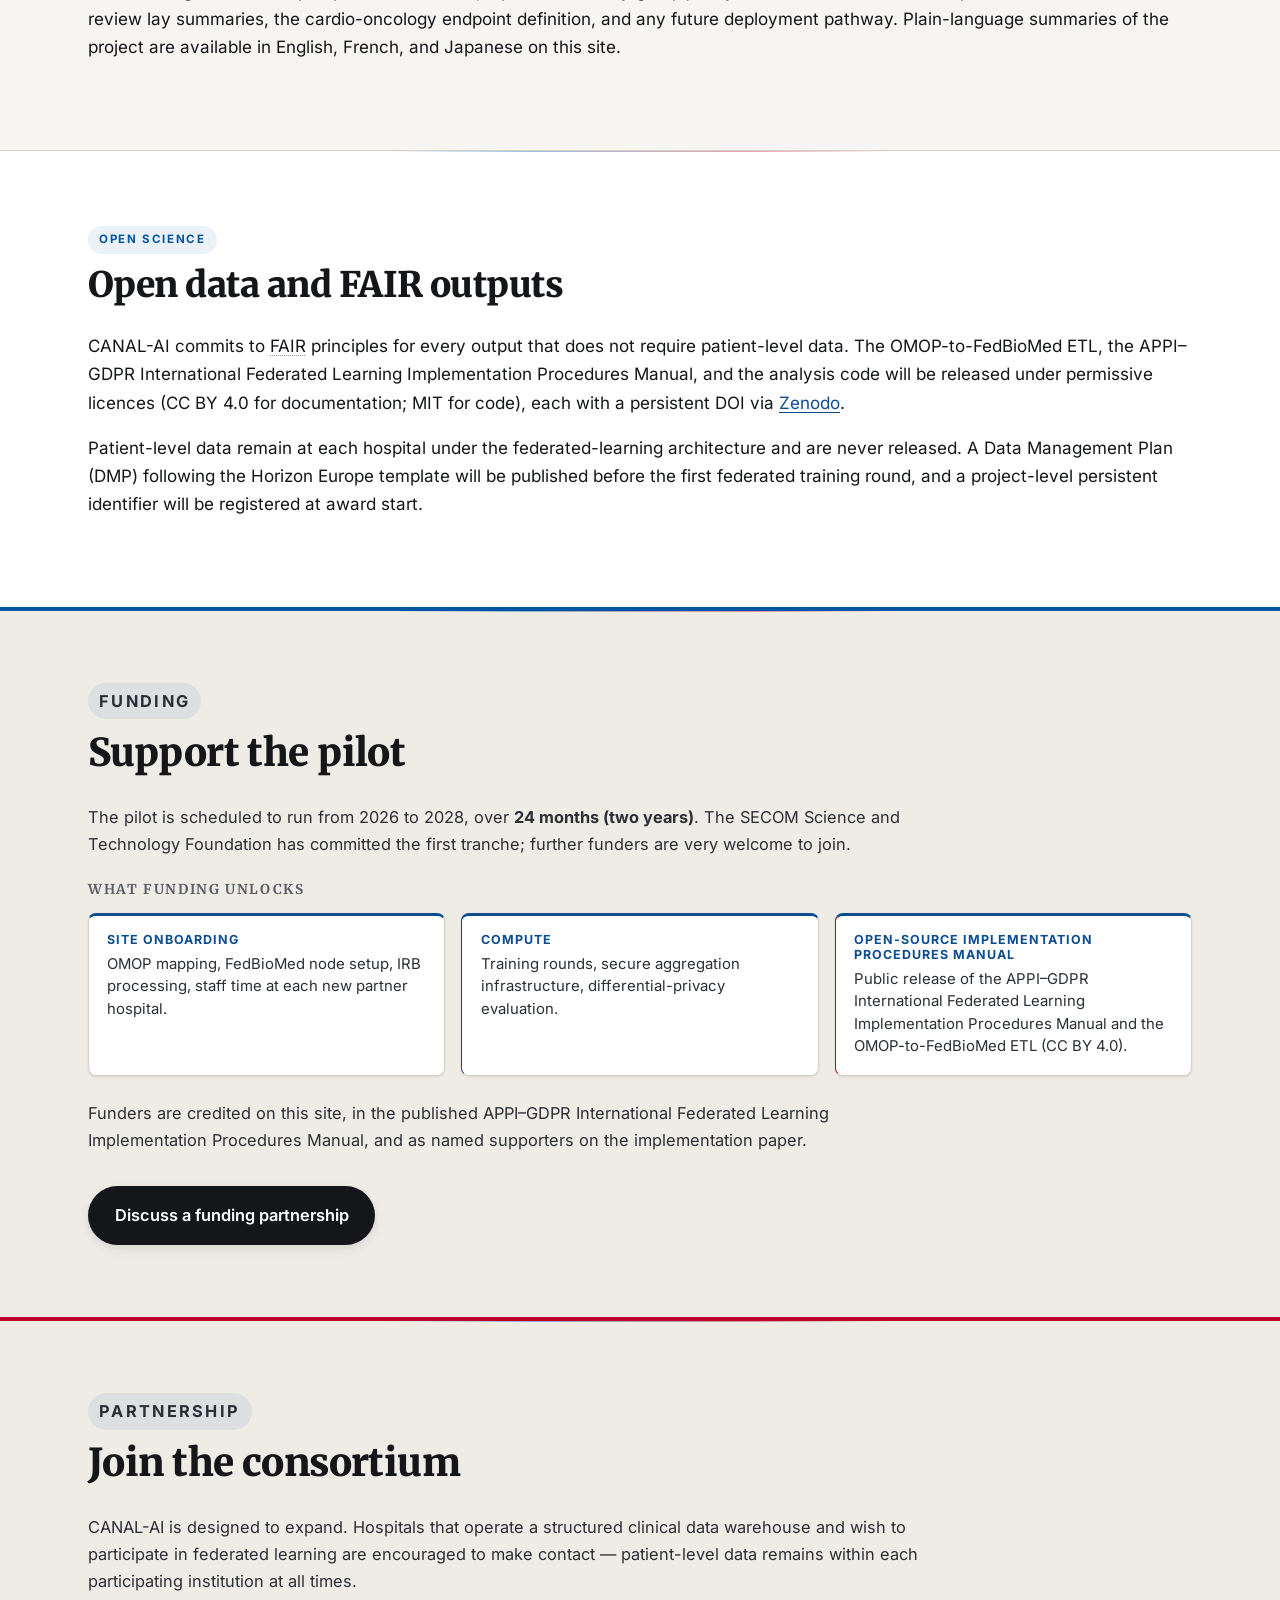
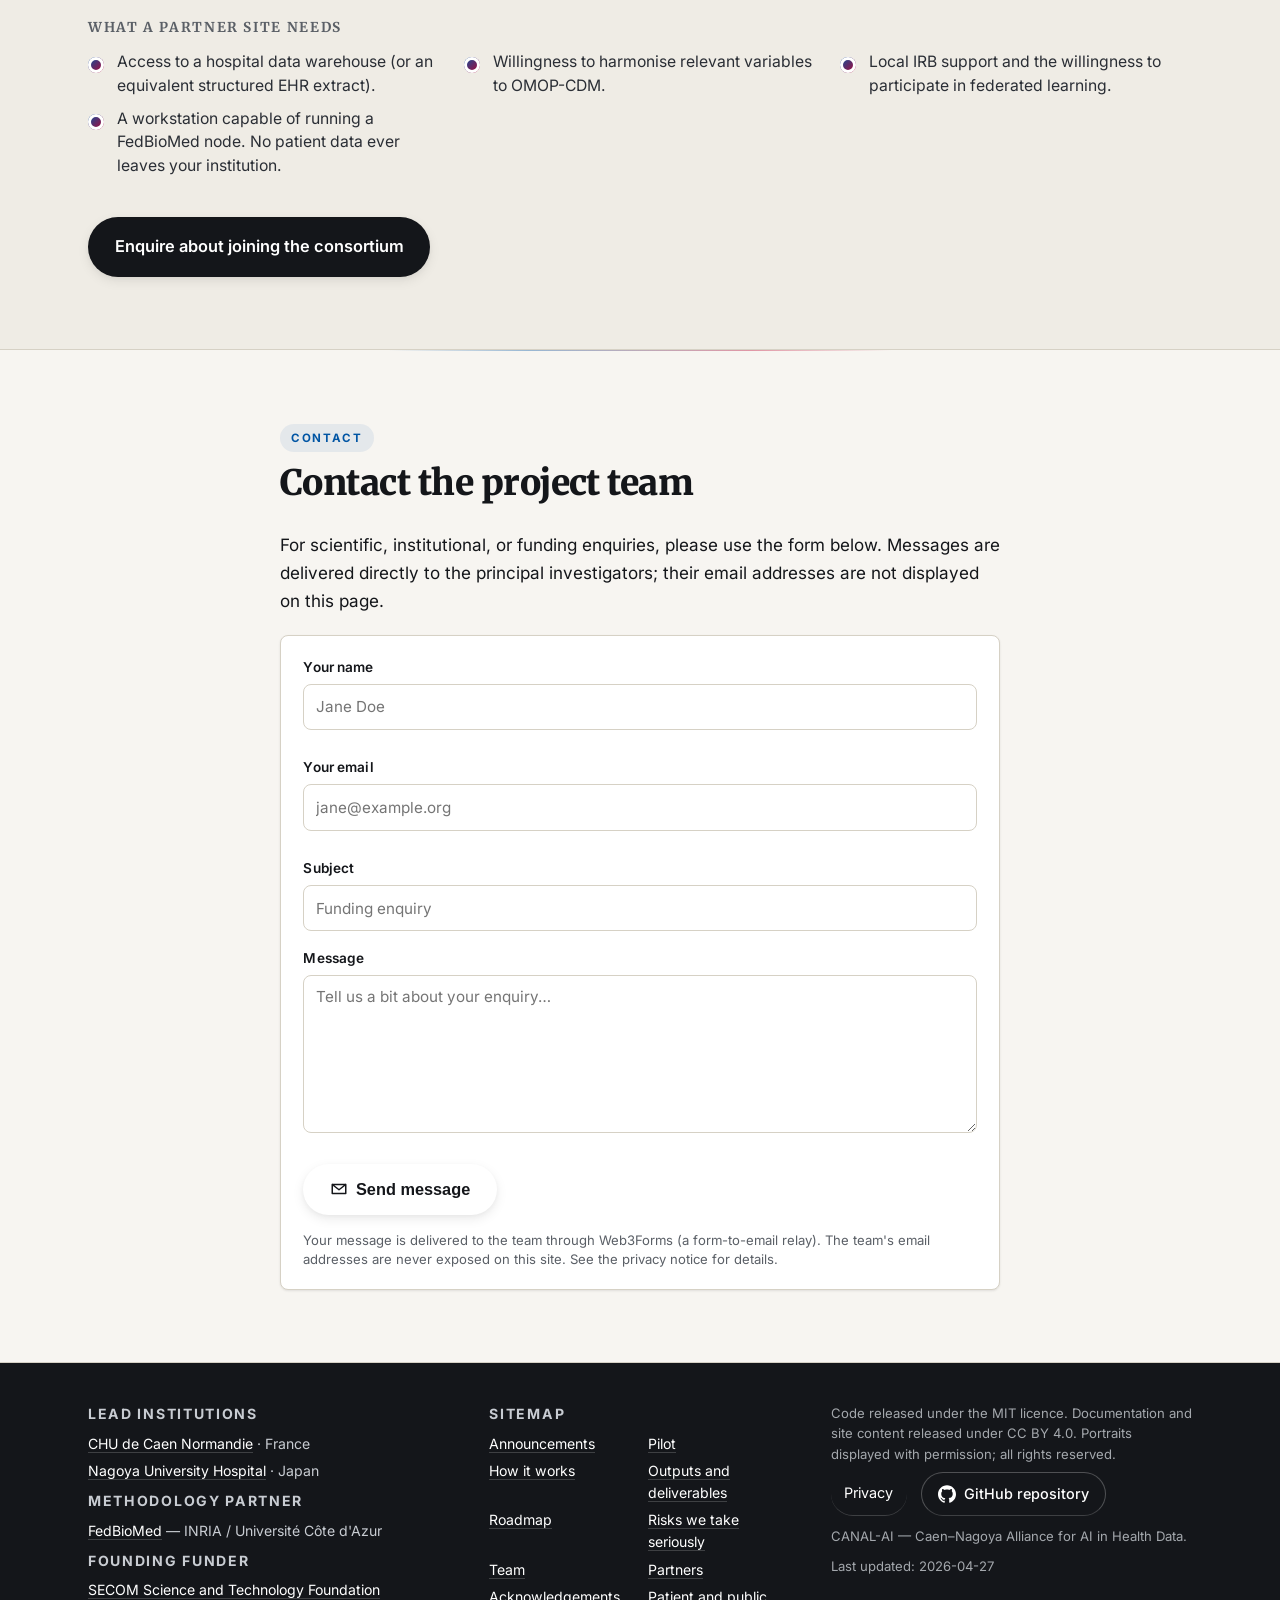
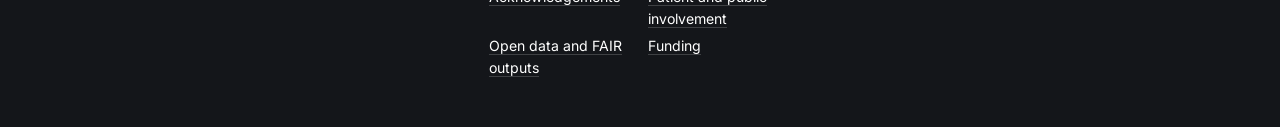
==== commit c99abc84: "feat(site): acknowledge Dr Adeline Lassaux (Ambassade de France au Japon) Add a fifth tile to the Fr" ====
--- a/site/index.html
+++ b/site/index.html
@@ -832,7 +832,7 @@
         <svg class="thanks__ext" width="14" height="14" aria-hidden="true"><use href="#icon-external"/></svg>
       </a></li>
     </ul>
-    <ul class="thanks thanks--row-4">
+    <ul class="thanks thanks--row-5">
       <li><a href="https://www.chu-caen.fr/personnes/aurelie-villers/" target="_blank" rel="noopener noreferrer">
         <span class="thanks__name" data-i18n="ack.villers_name">Mrs Aurélie Villers</span>
         <span class="thanks__role" data-i18n="ack.villers_role">Caen University Hospital</span>
@@ -853,6 +853,11 @@
         <span class="thanks__role" data-i18n="ack.parienti_role">Caen University Hospital</span>
         <svg class="thanks__ext" width="14" height="14" aria-hidden="true"><use href="#icon-external"/></svg>
       </a></li>
+      <li><a href="https://www.linkedin.com/in/adeline-lassaux-0934976/" target="_blank" rel="noopener noreferrer">
+        <span class="thanks__name" data-i18n="ack.lassaux_name">Dr Adeline Lassaux</span>
+        <span class="thanks__role" data-i18n="ack.lassaux_role">Scientific Attaché, Health, Environment &amp; Life Division — Embassy of France in Japan</span>
+        <svg class="thanks__ext" width="14" height="14" aria-hidden="true"><use href="#icon-external"/></svg>
+      </a></li>
     </ul>
 
     <div class="funding">
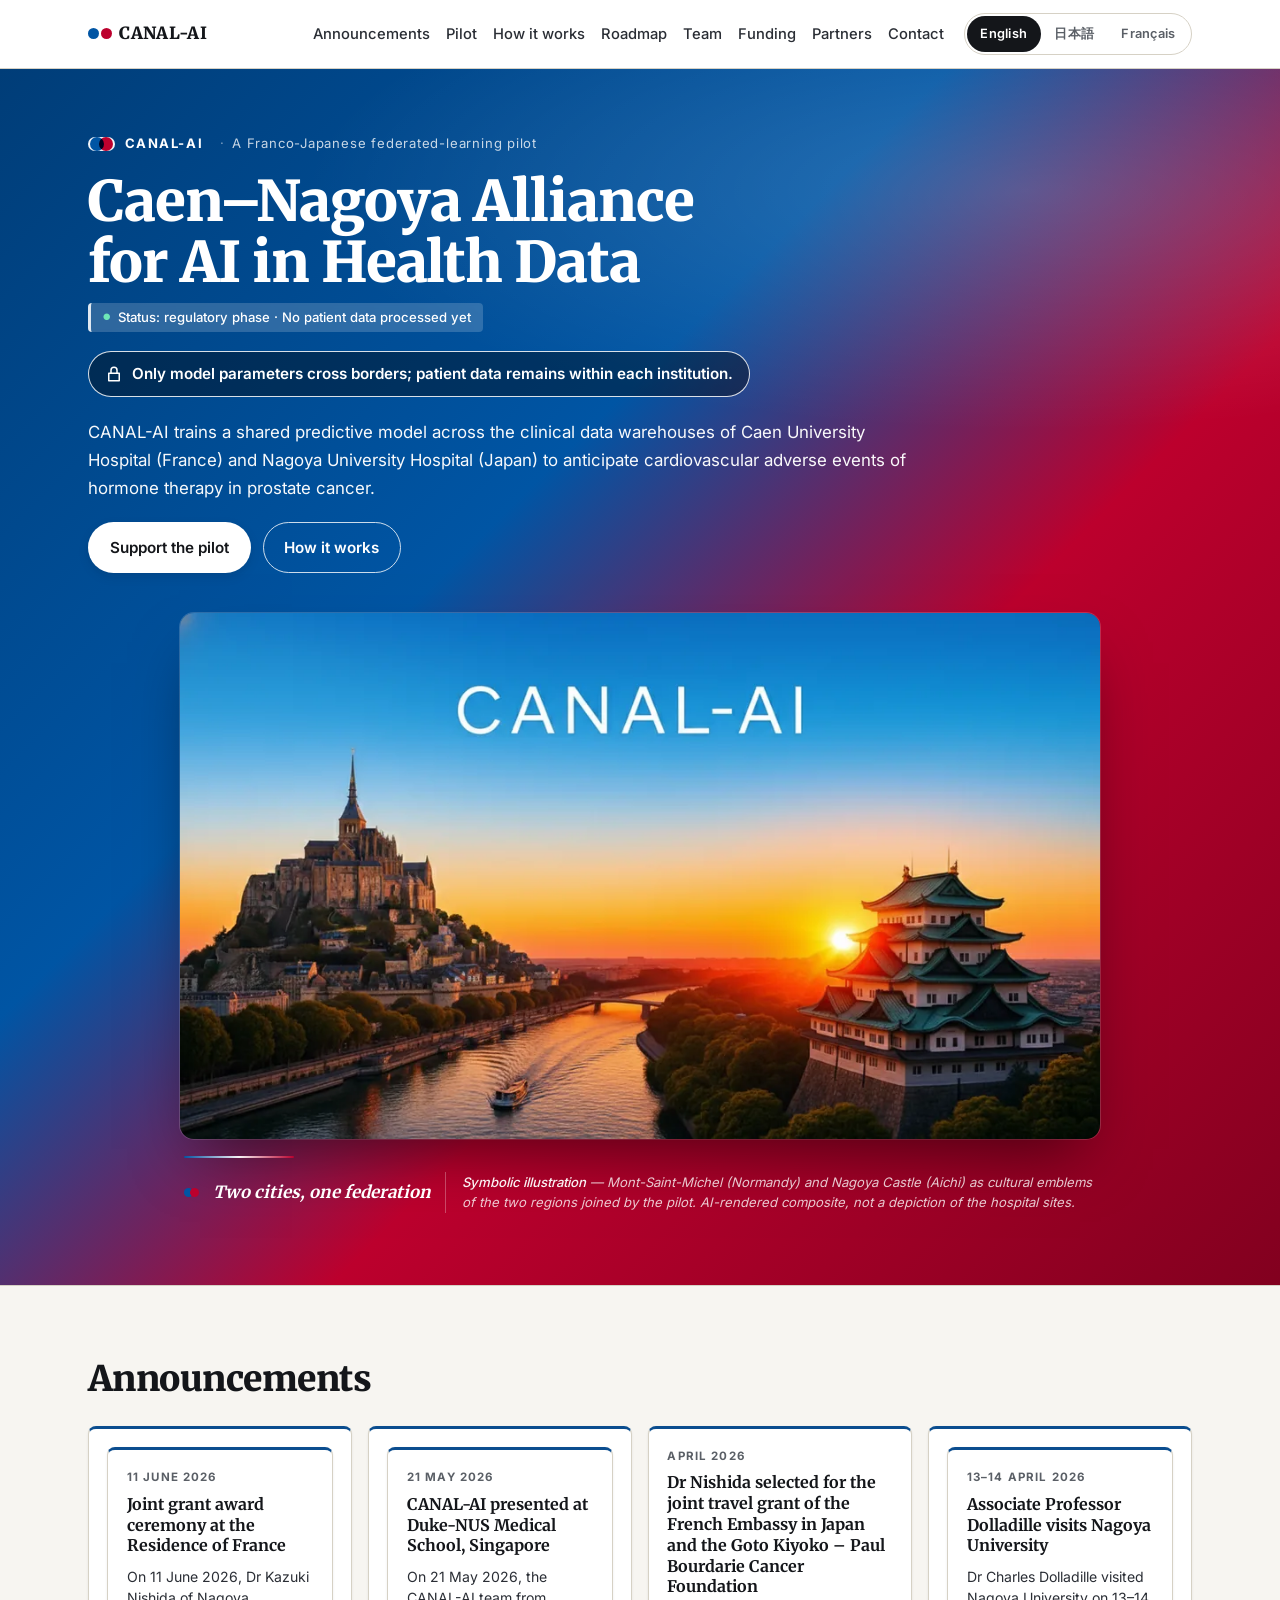
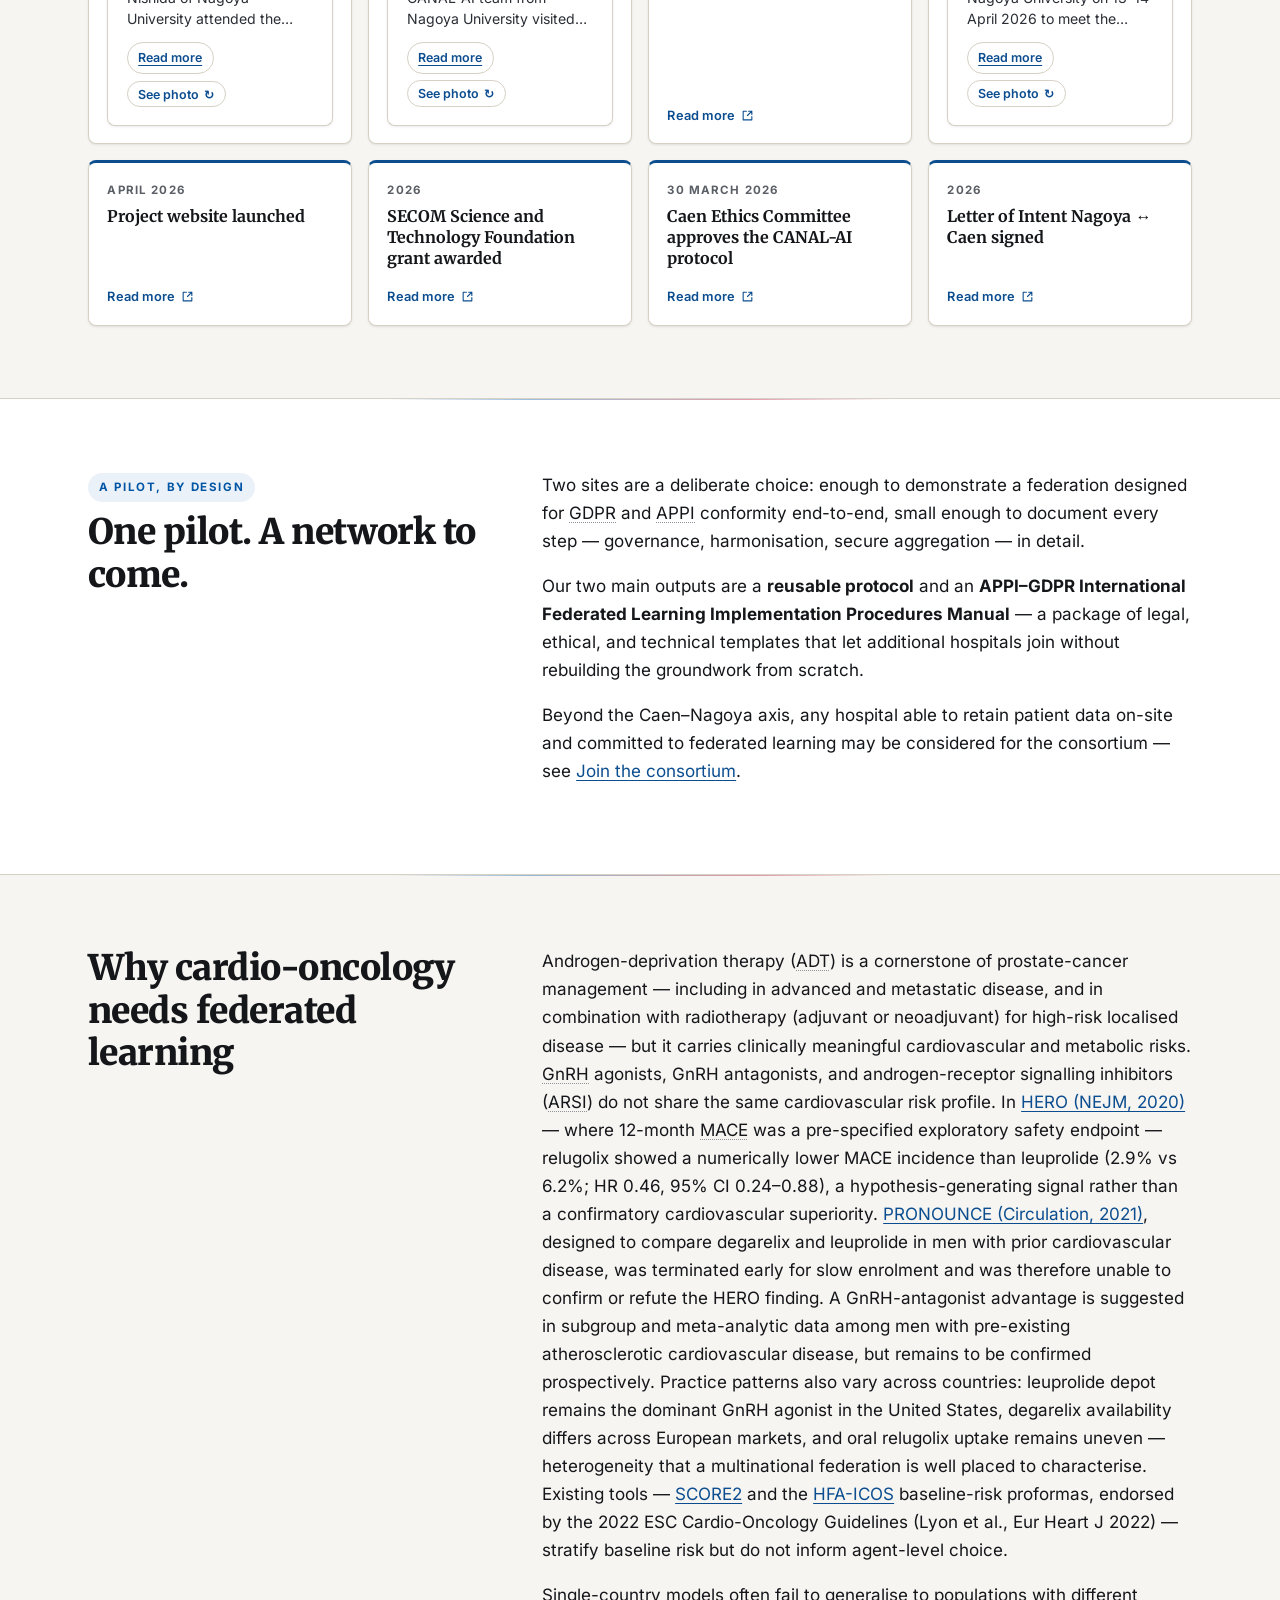
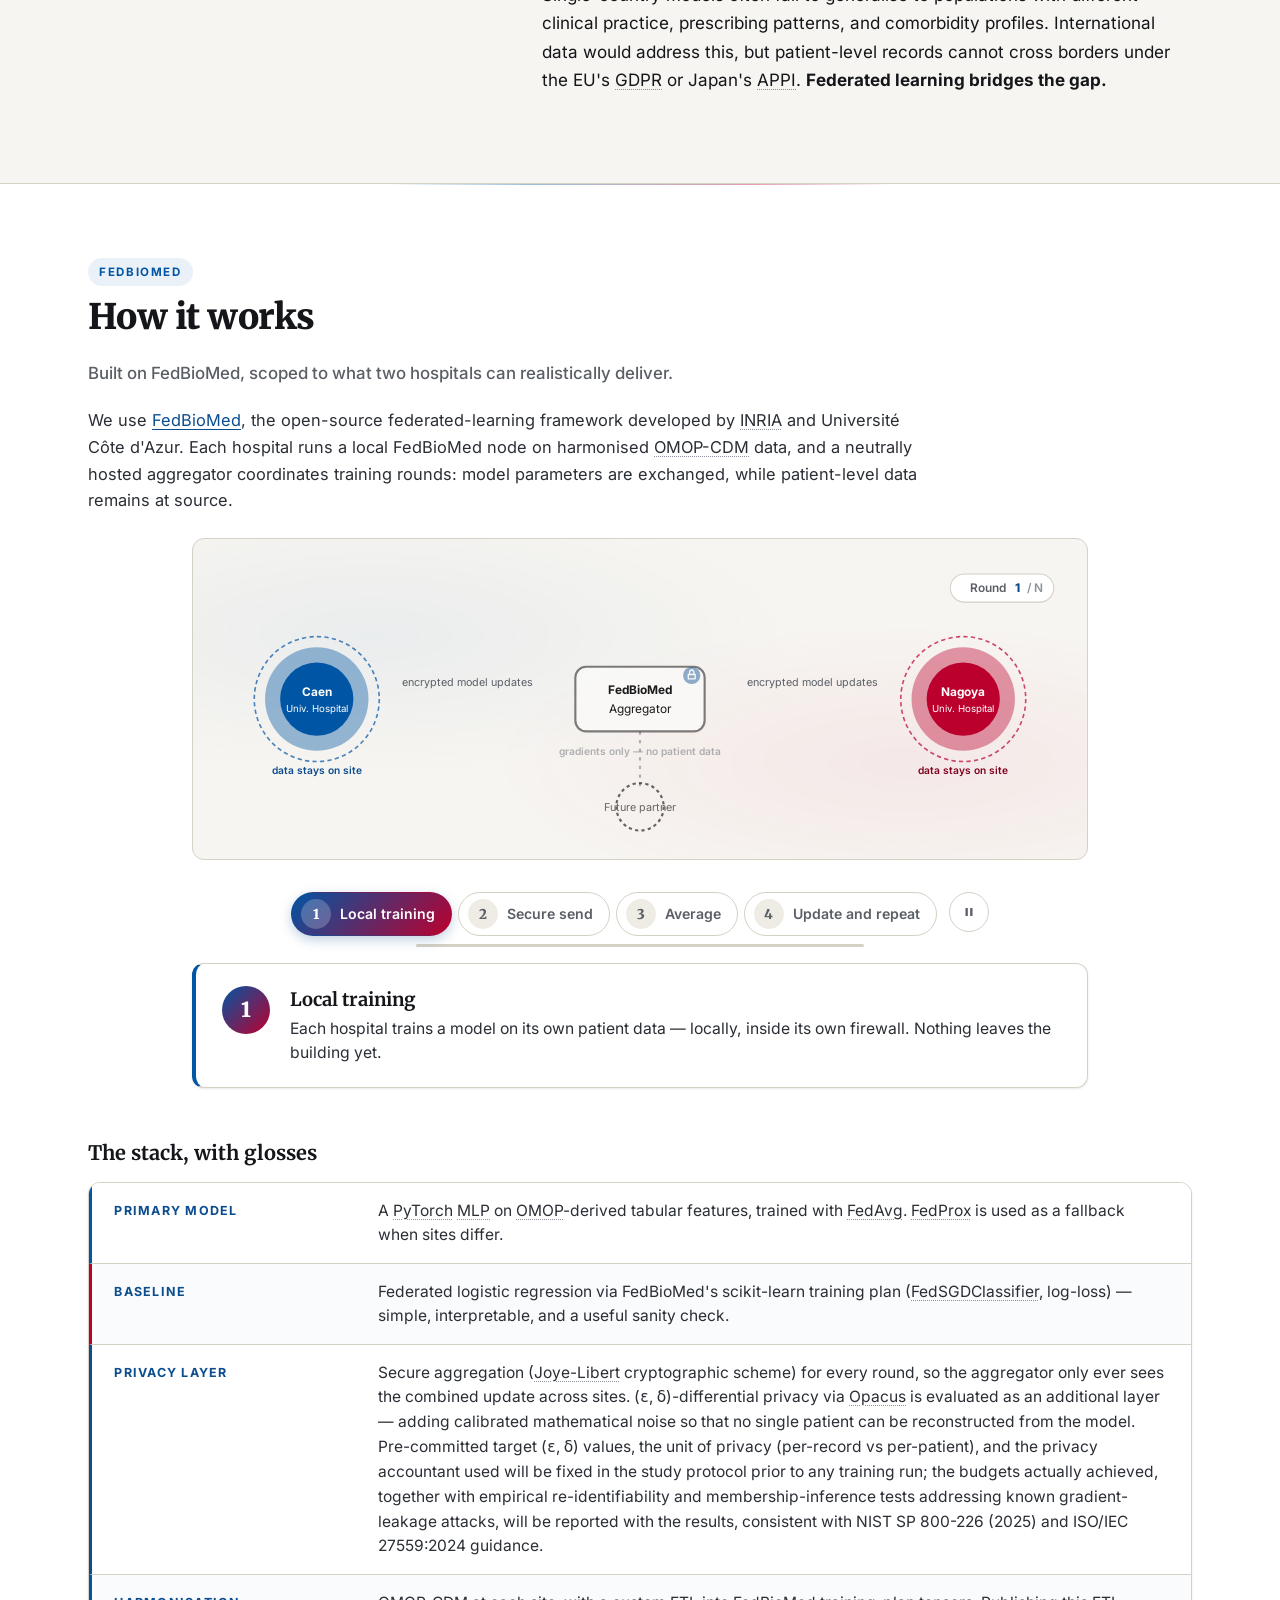
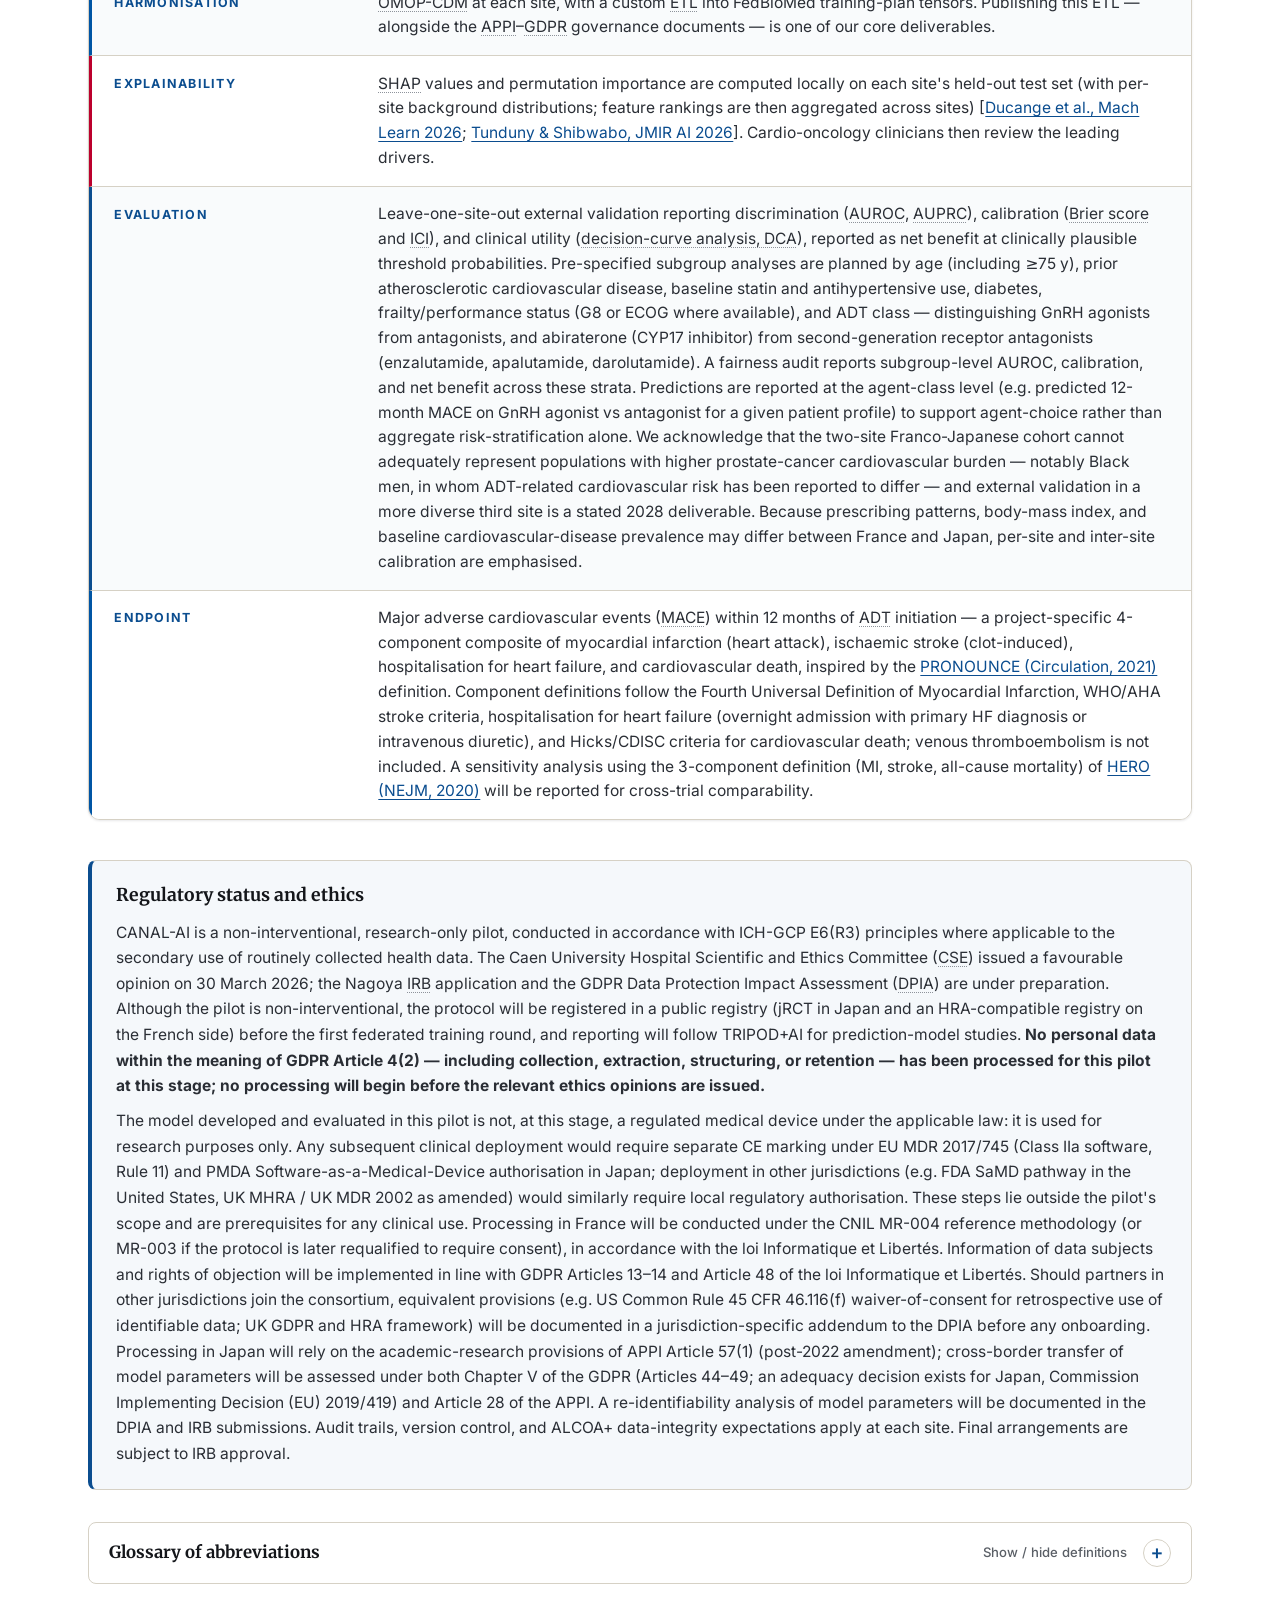
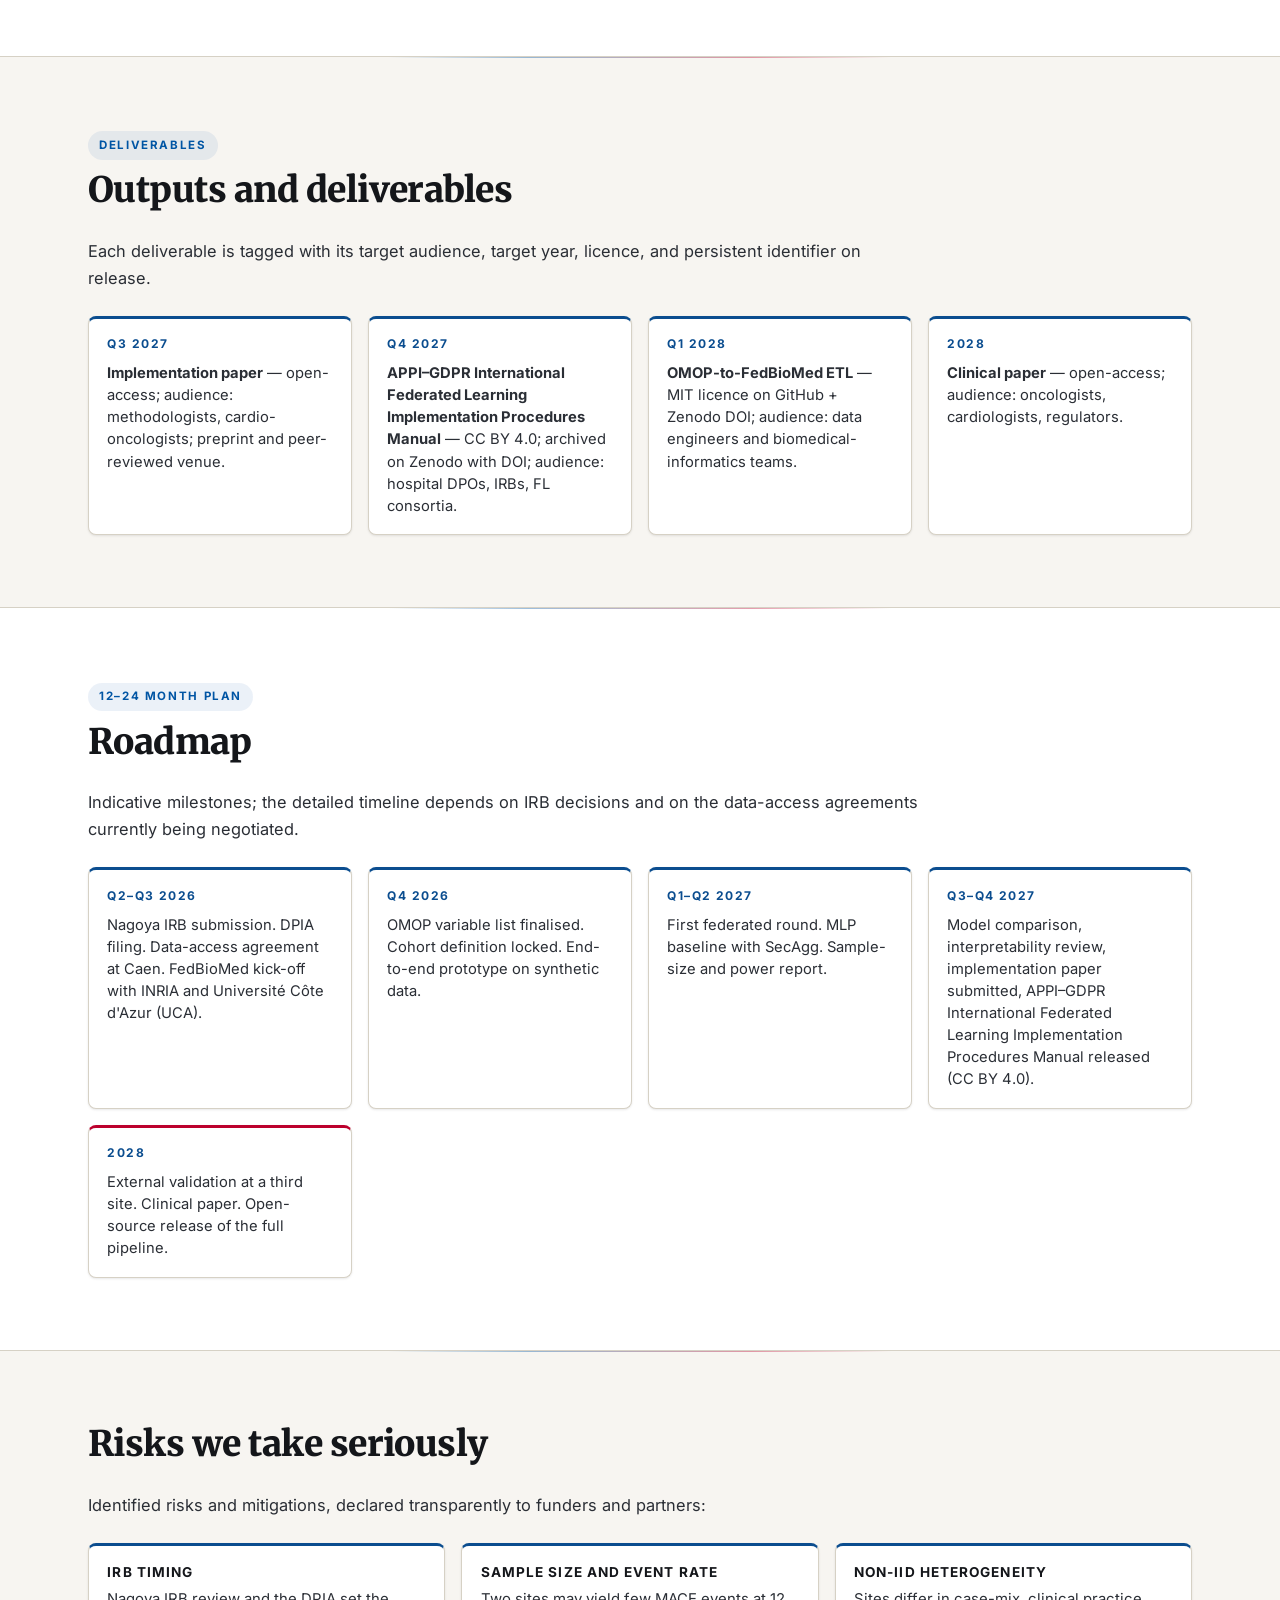
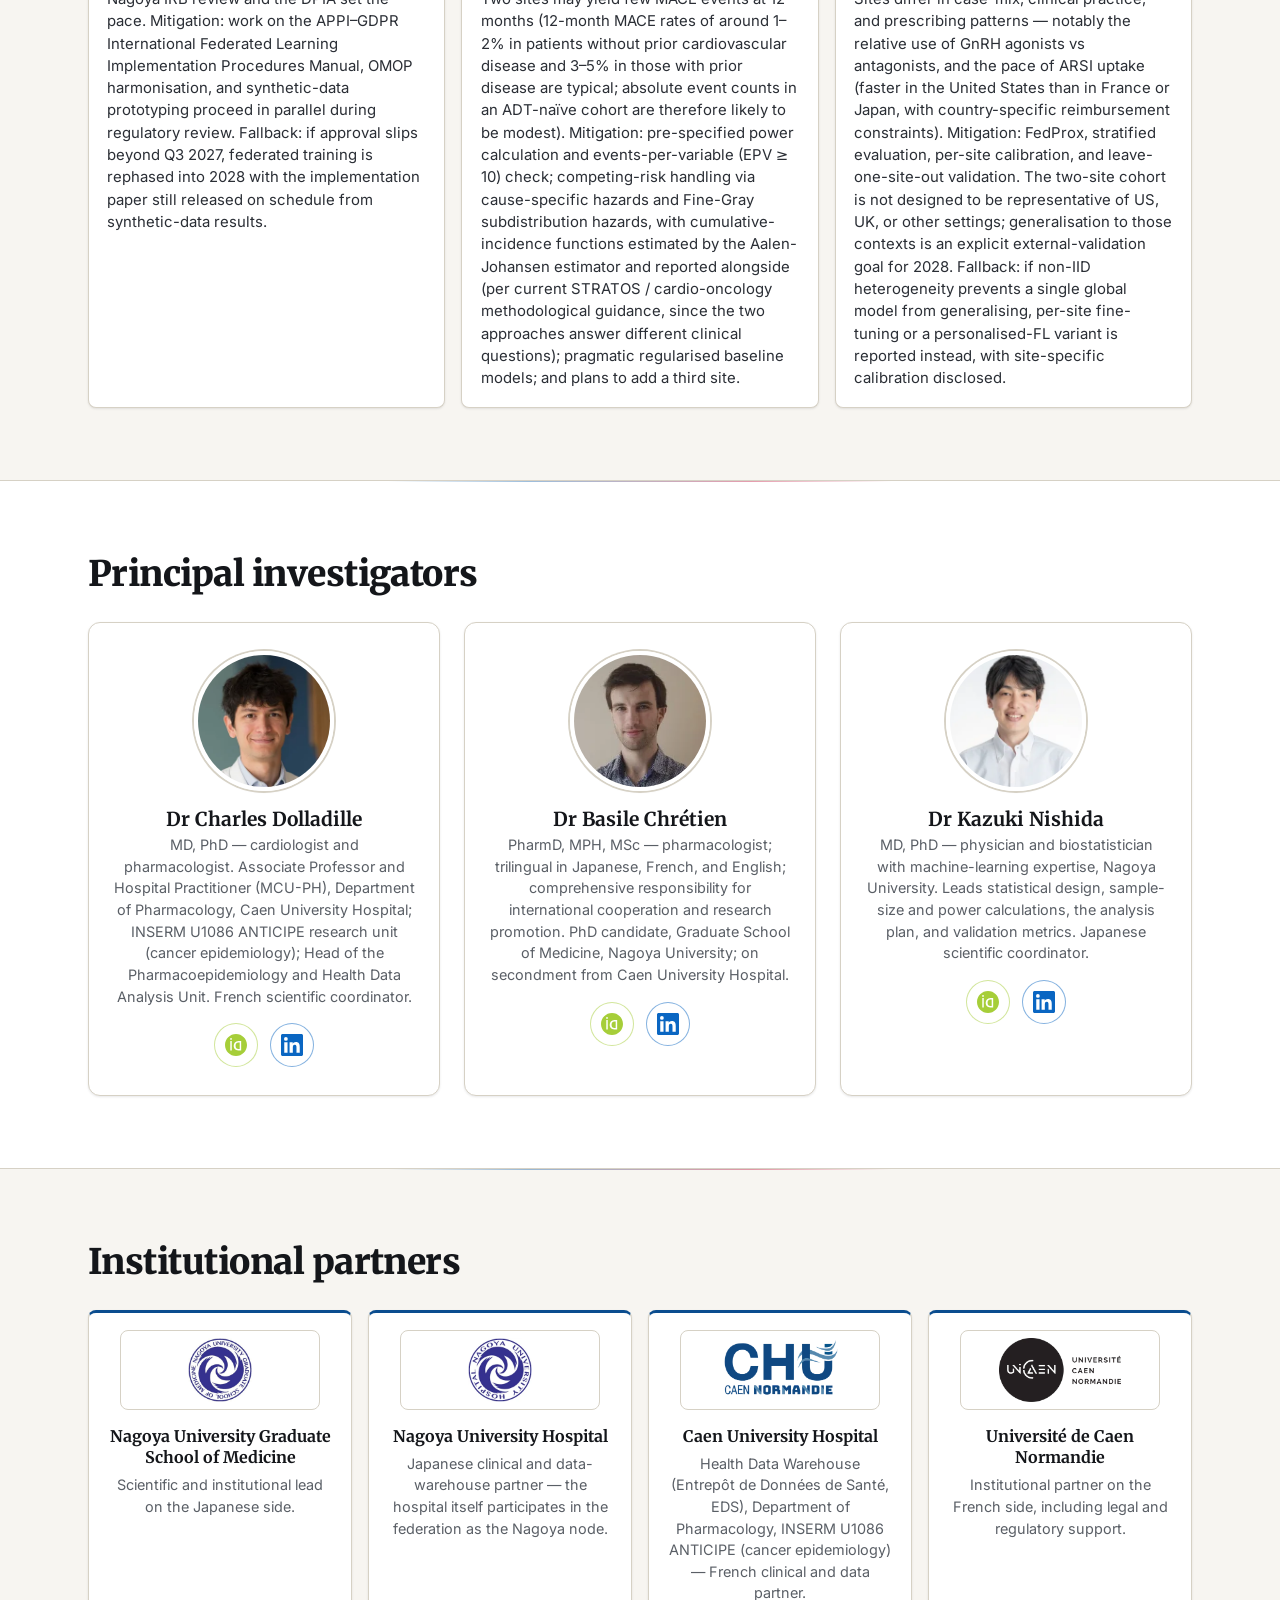
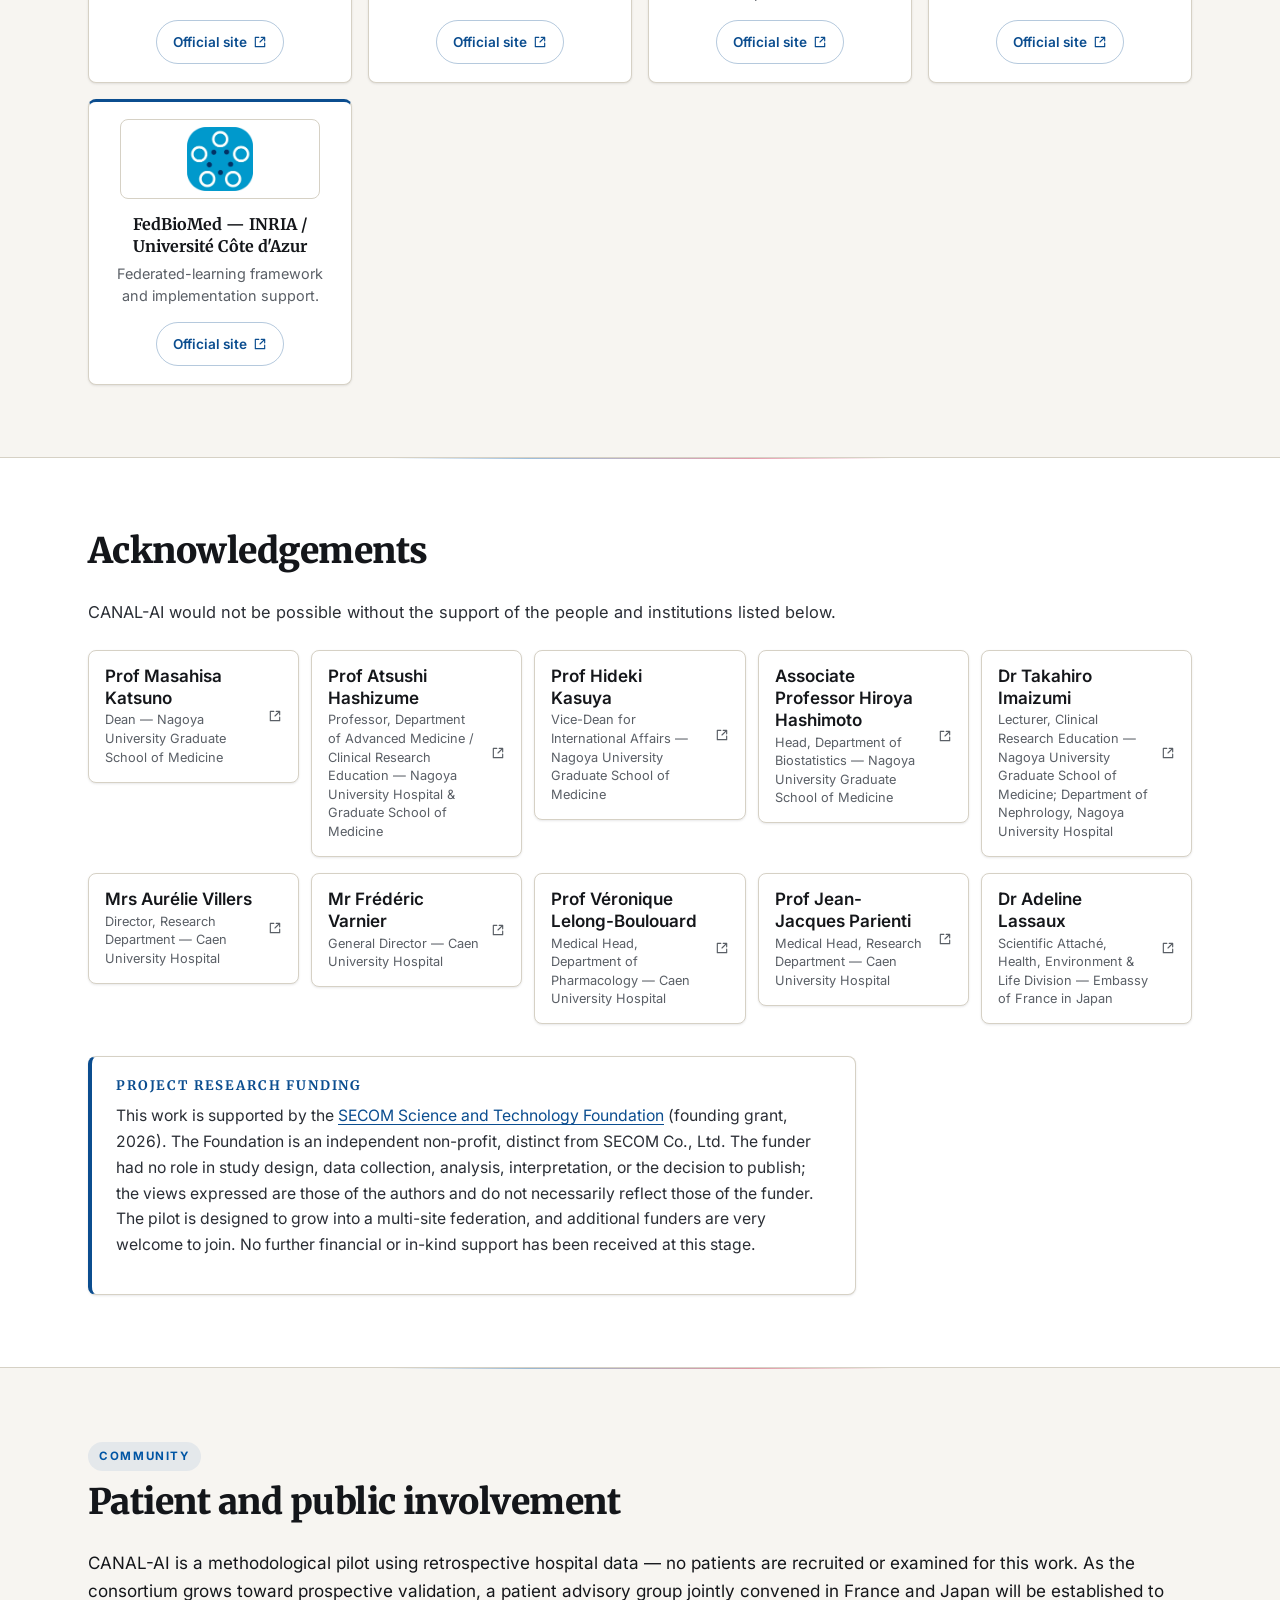
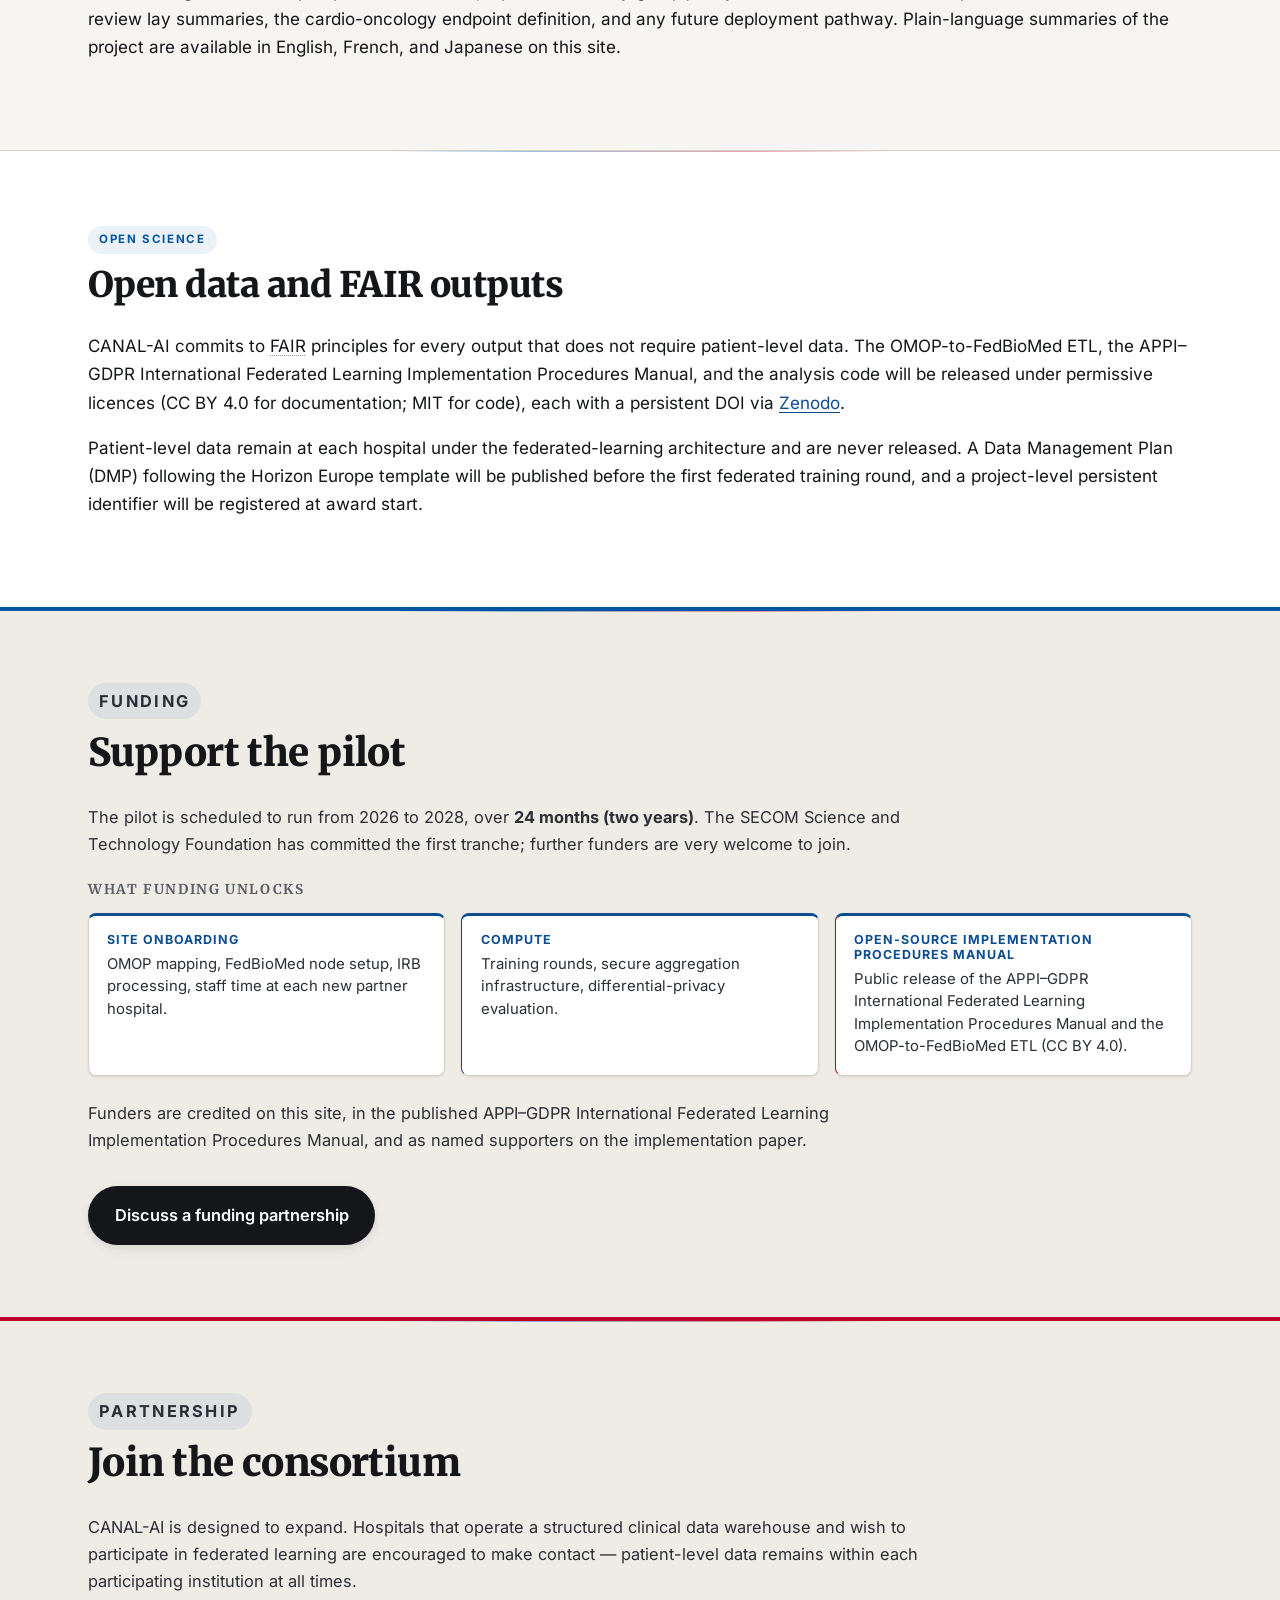
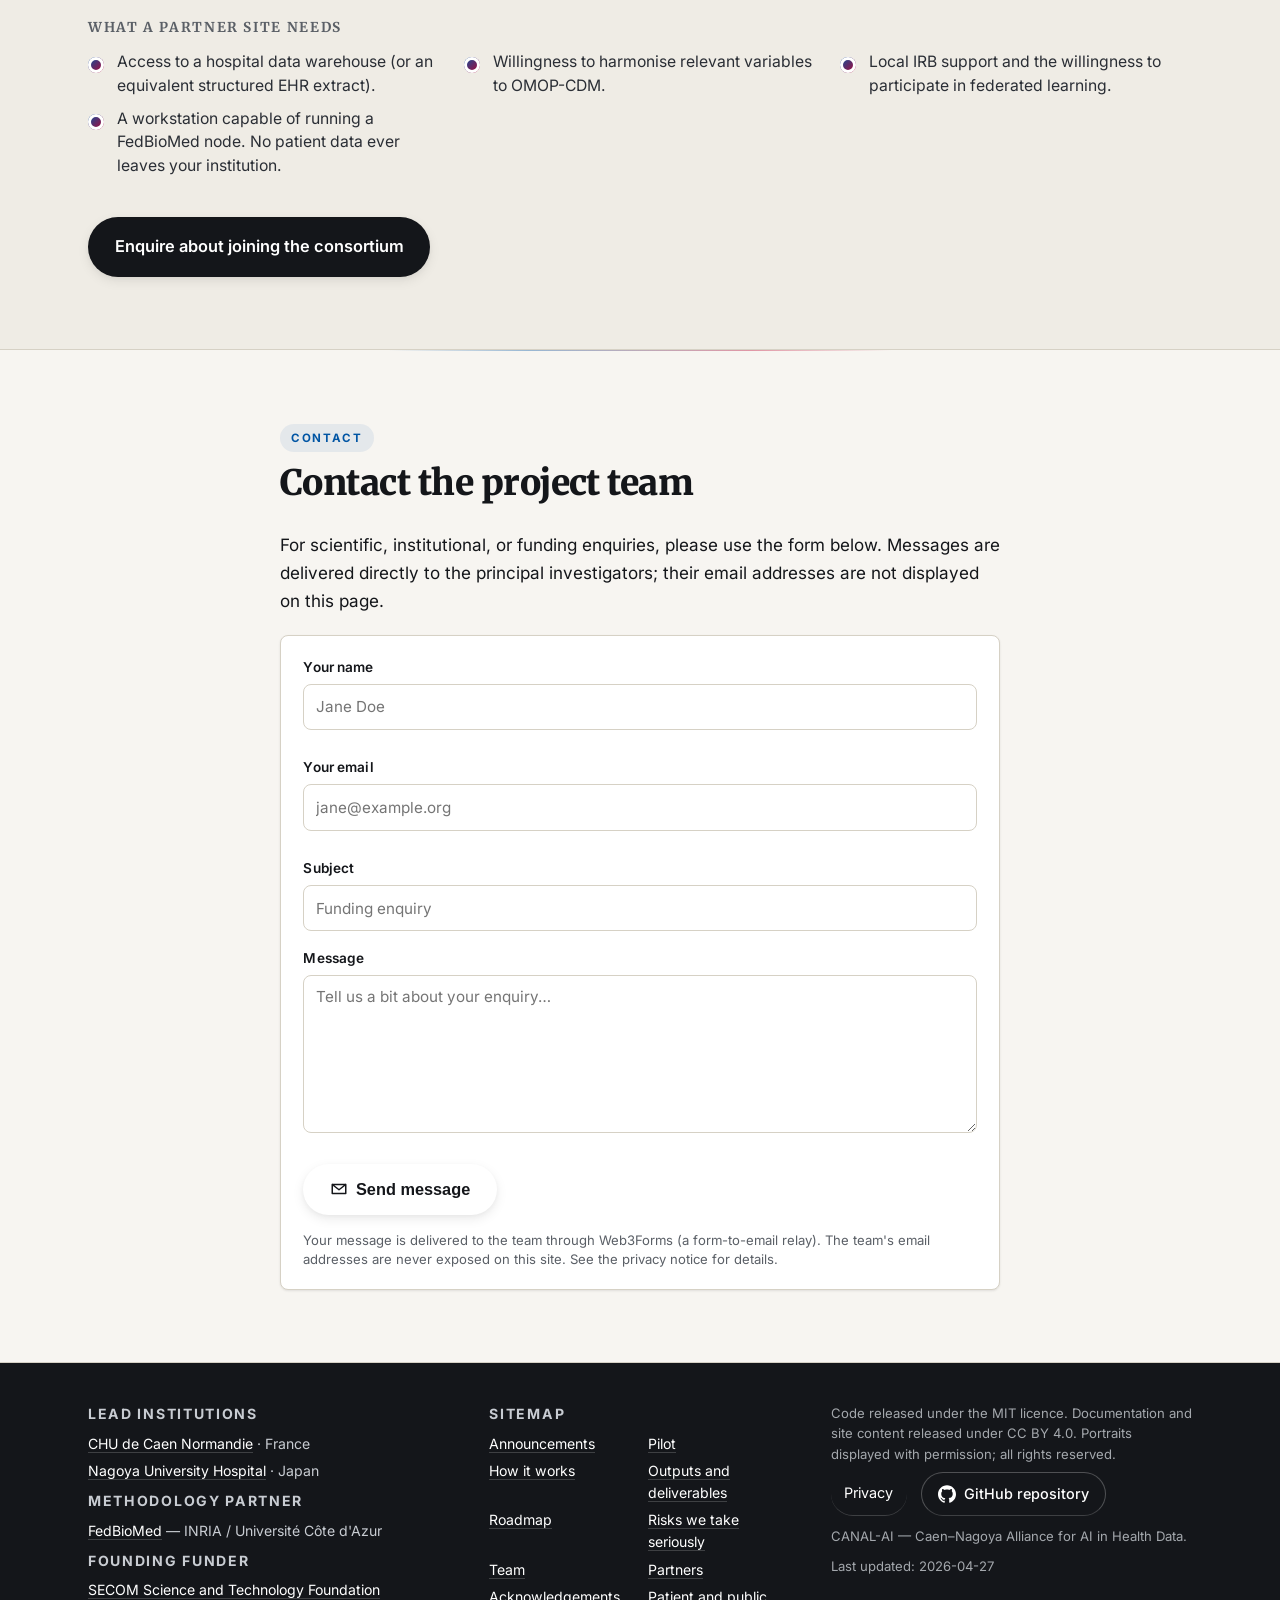
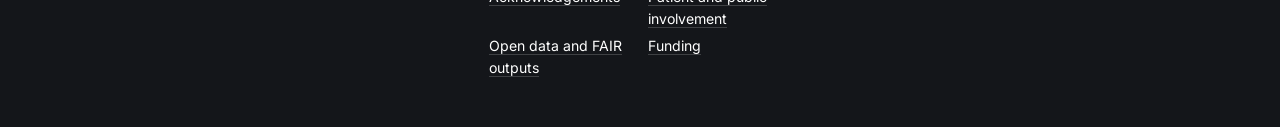
==== commit 9ac227c2: "feat(site): add grant award ceremony announcement (trilingual, with photo) Add a flip-card news tile" ====
--- a/site/index.html
+++ b/site/index.html
@@ -190,6 +190,34 @@
   <div class="container">
     <h2 data-i18n="news.title">Announcements</h2>
     <ol class="timeline">
+
+      <!-- Grant award ceremony at the Residence of France (flip card with photo) -->
+      <li class="timeline__flip" data-flip-state="auto">
+        <div class="timeline__flip-inner">
+          <div class="timeline__flip-face timeline__flip-face--front">
+            <time class="timeline__date" data-i18n="news.award_date">11 June 2026</time>
+            <h3 class="timeline__title" data-i18n="news.award_title">Joint grant award ceremony at the Residence of France</h3>
+            <p class="timeline__body" data-i18n="news.award_body">On 11 June 2026, Dr Kazuki Nishida of Nagoya University attended the award ceremony and reception for the joint grant of the Embassy of France in Japan and the Goto Kiyoko – Paul Bourdarie Cancer Foundation, held at the Residence of France in Tokyo. He had the opportunity to speak directly with H.E. Béatrice Le Fraper du Hellen, Ambassador of France to Japan, Dr Adeline Lassaux (Science &amp; Technology Attaché, Embassy of France in Japan), and members of the selection committee. The grant will support an on-site research stay at Caen University Hospital, advancing the Franco-Japanese federated-learning collaboration at the heart of CANAL-AI.</p>
+            <div class="timeline__flip-controls">
+              <a class="timeline__flip-link" href="news.html?id=award" data-blank-ja="true"
+                 data-i18n="news.visit_read_more">Read more</a>
+              <button type="button" class="timeline__flip-link timeline__flip-link--icon" data-action="flip"
+                      data-i18n="news.visit_see_photo">See photo</button>
+            </div>
+          </div>
+          <div class="timeline__flip-face timeline__flip-face--back">
+            <picture>
+              <source type="image/webp" srcset="assets/photos/award-residence.webp">
+              <img src="assets/photos/award-residence.jpg"
+                   width="1600" height="1200" loading="lazy" decoding="async"
+                   data-i18n-attr="alt:news.award_alt"
+                   alt="Dr Kazuki Nishida with H.E. Béatrice Le Fraper du Hellen, Ambassador of France to Japan, at the Residence of France, Tokyo, 11 June 2026">
+            </picture>
+            <button type="button" class="timeline__flip-link timeline__flip-link--overlay" data-action="flip"
+                    data-i18n="news.visit_see_text">Read text</button>
+          </div>
+        </div>
+      </li>
 
       <!-- Duke-NUS visit (flip card with photo) -->
       <li class="timeline__flip" data-flip-state="auto">
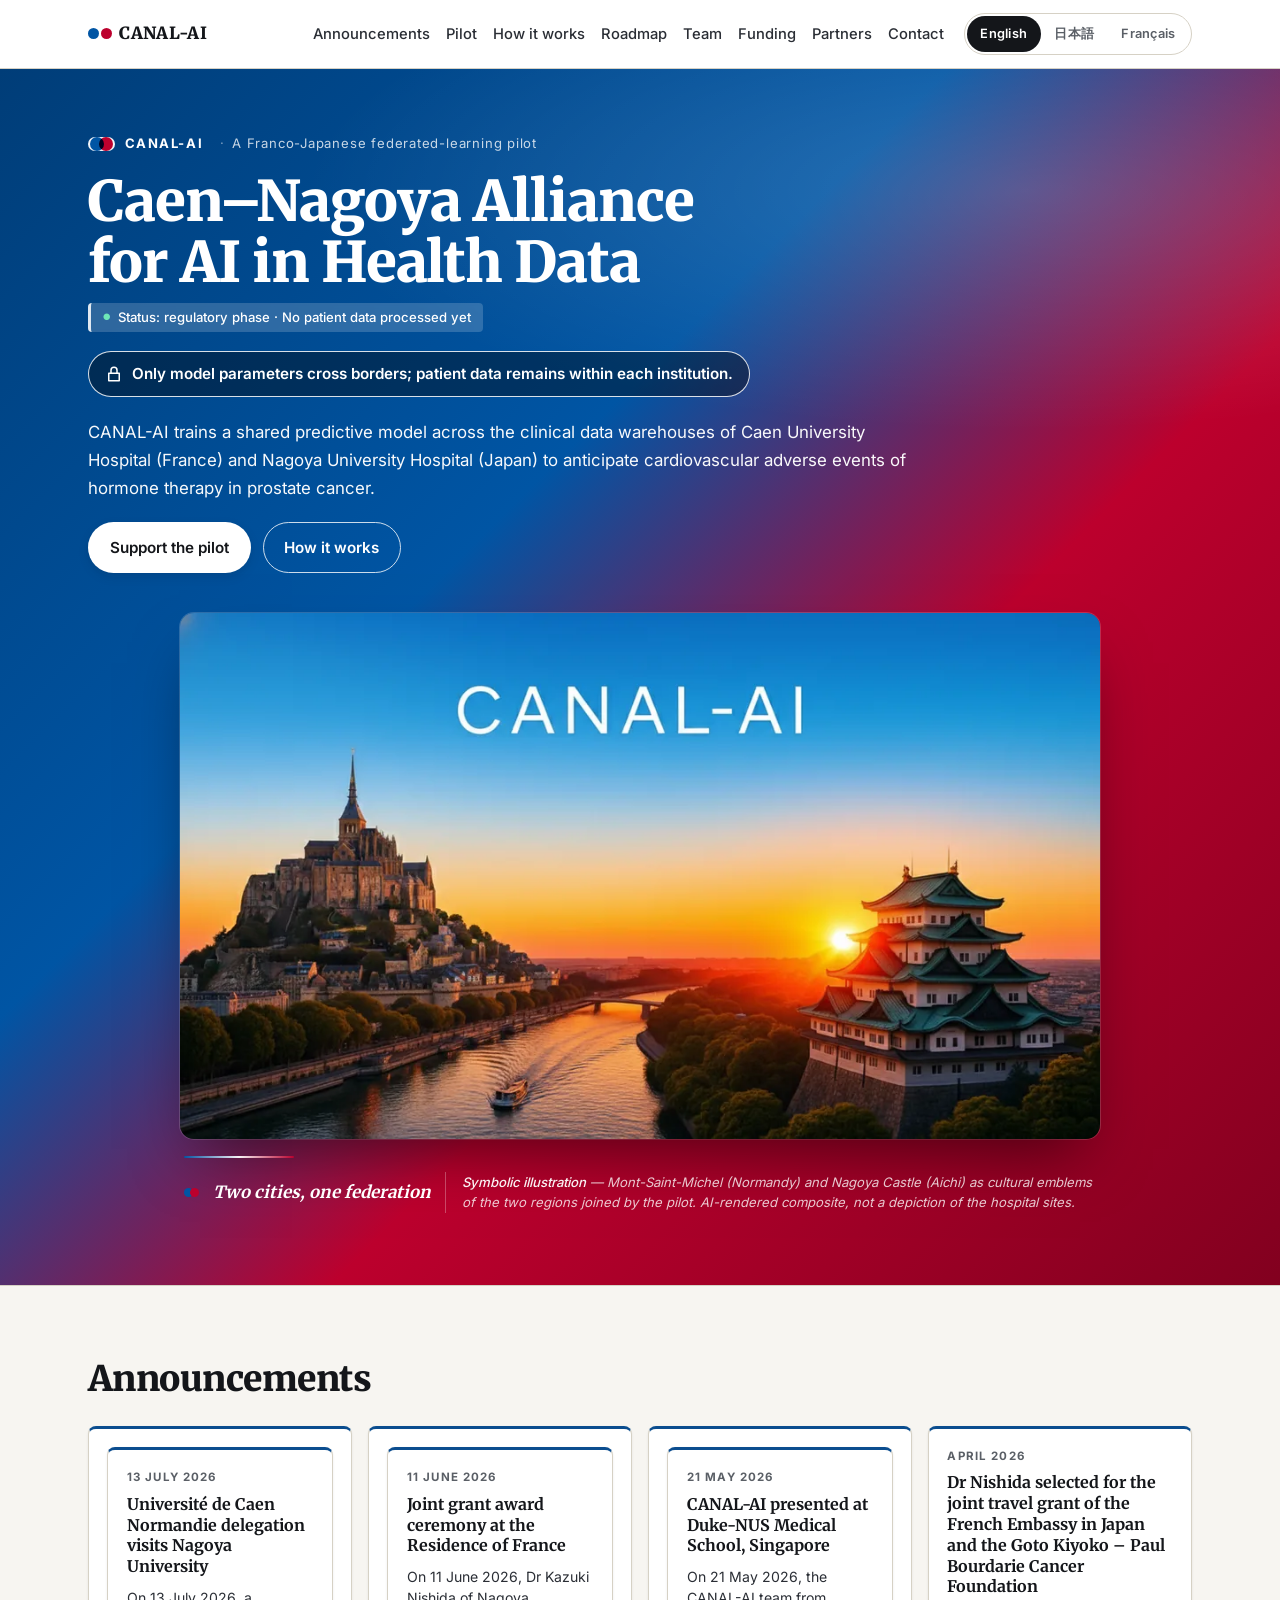
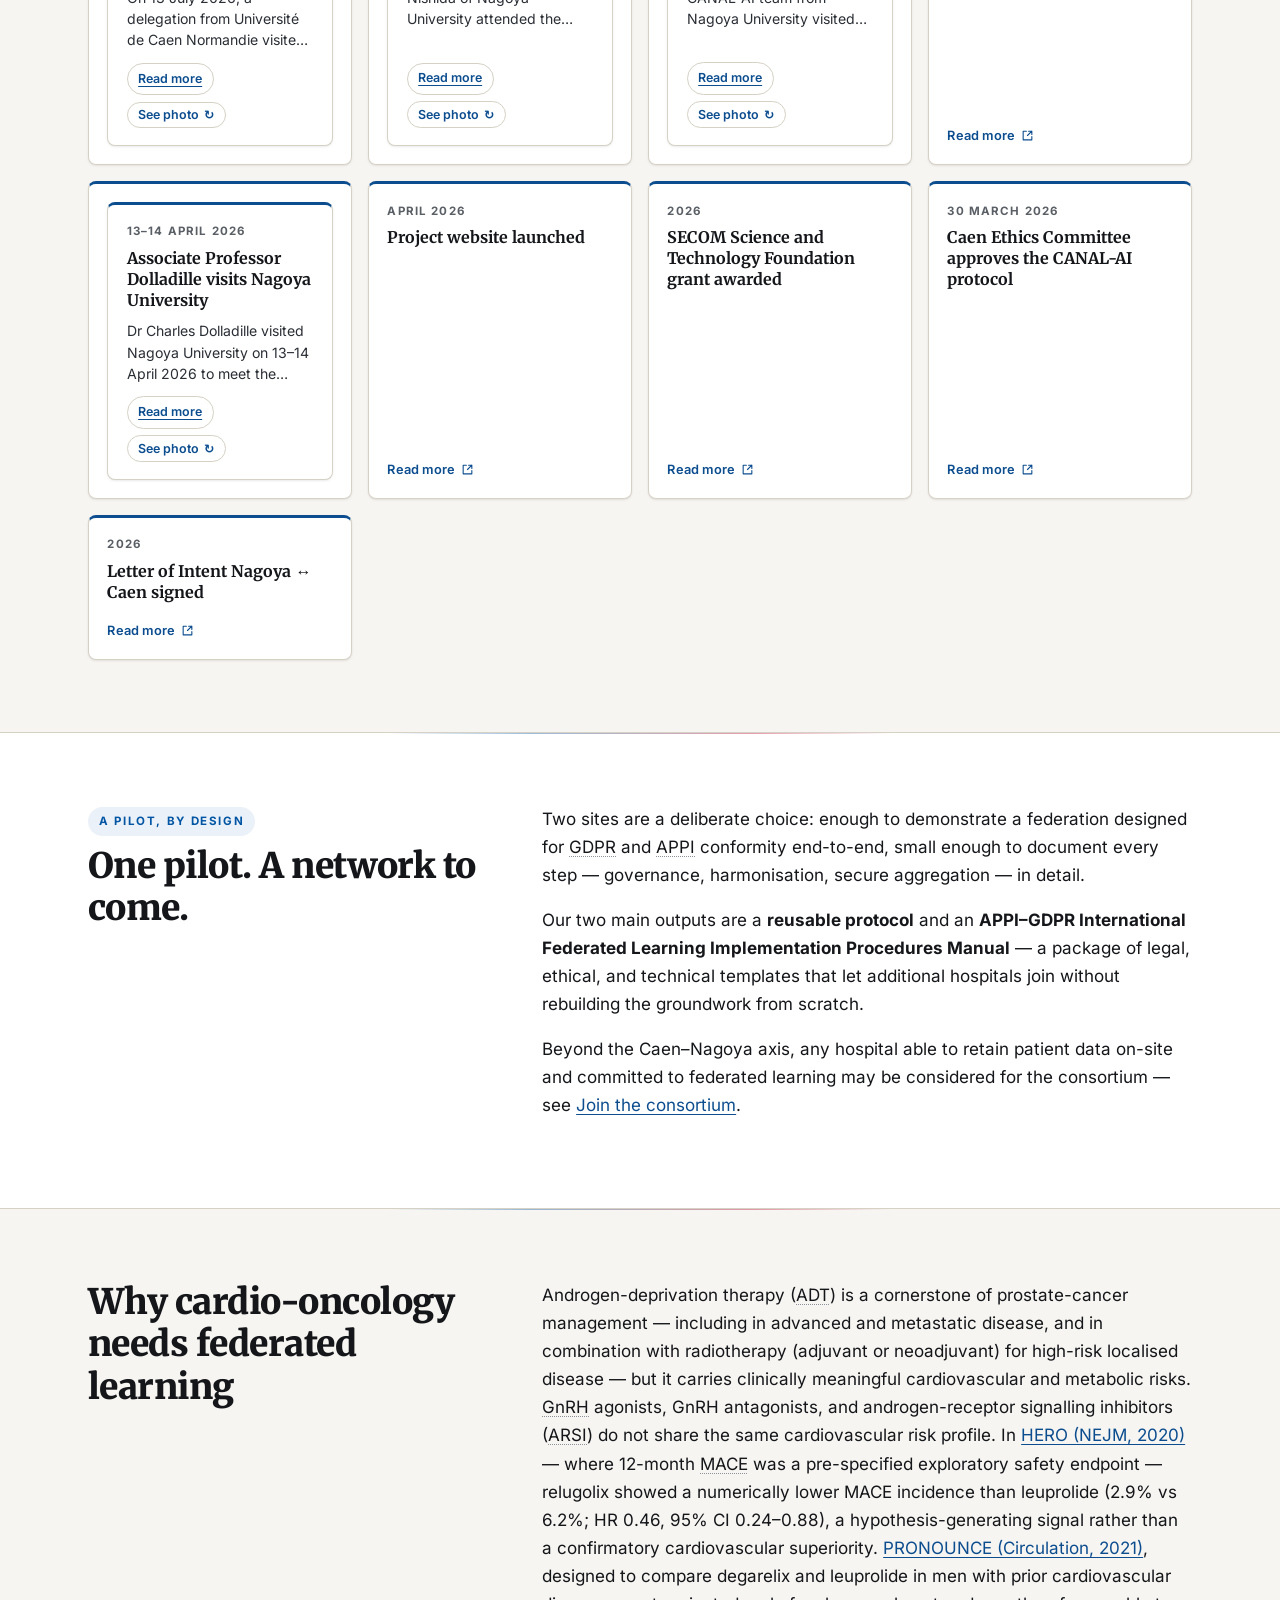
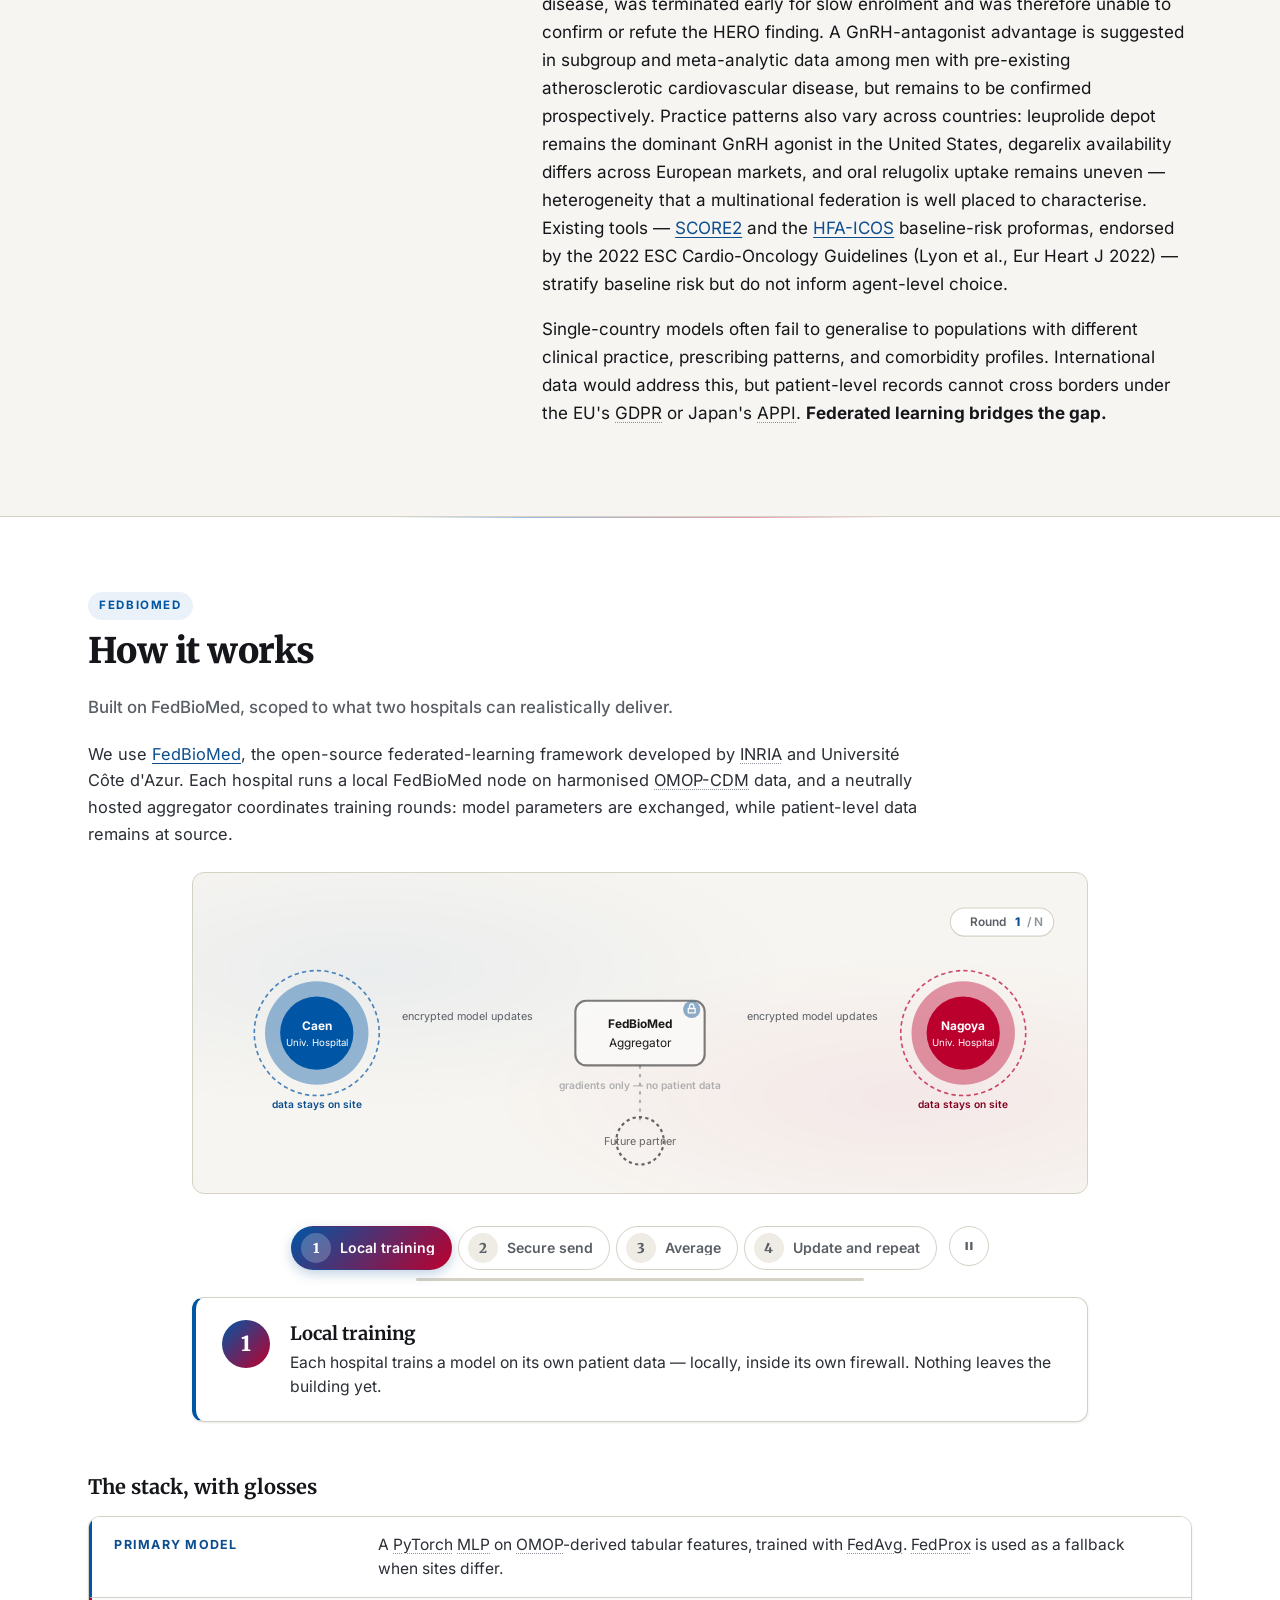
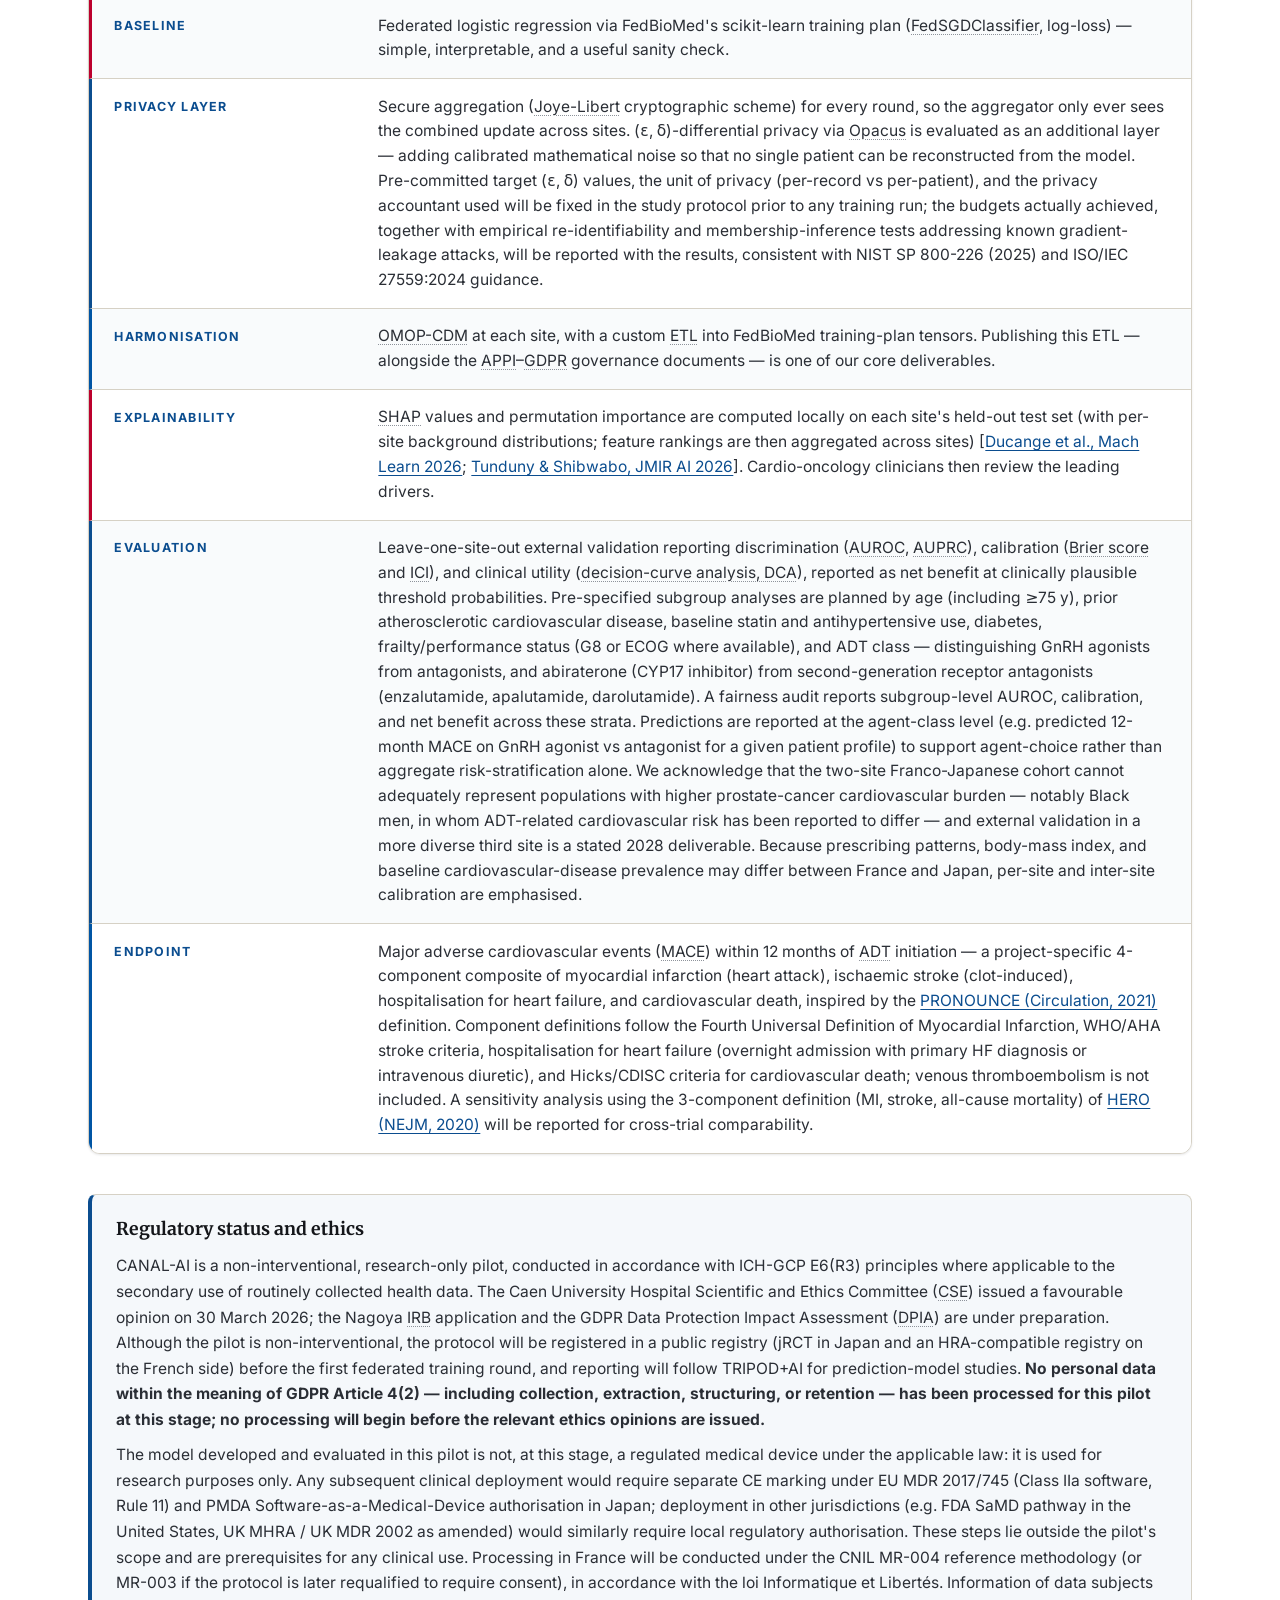
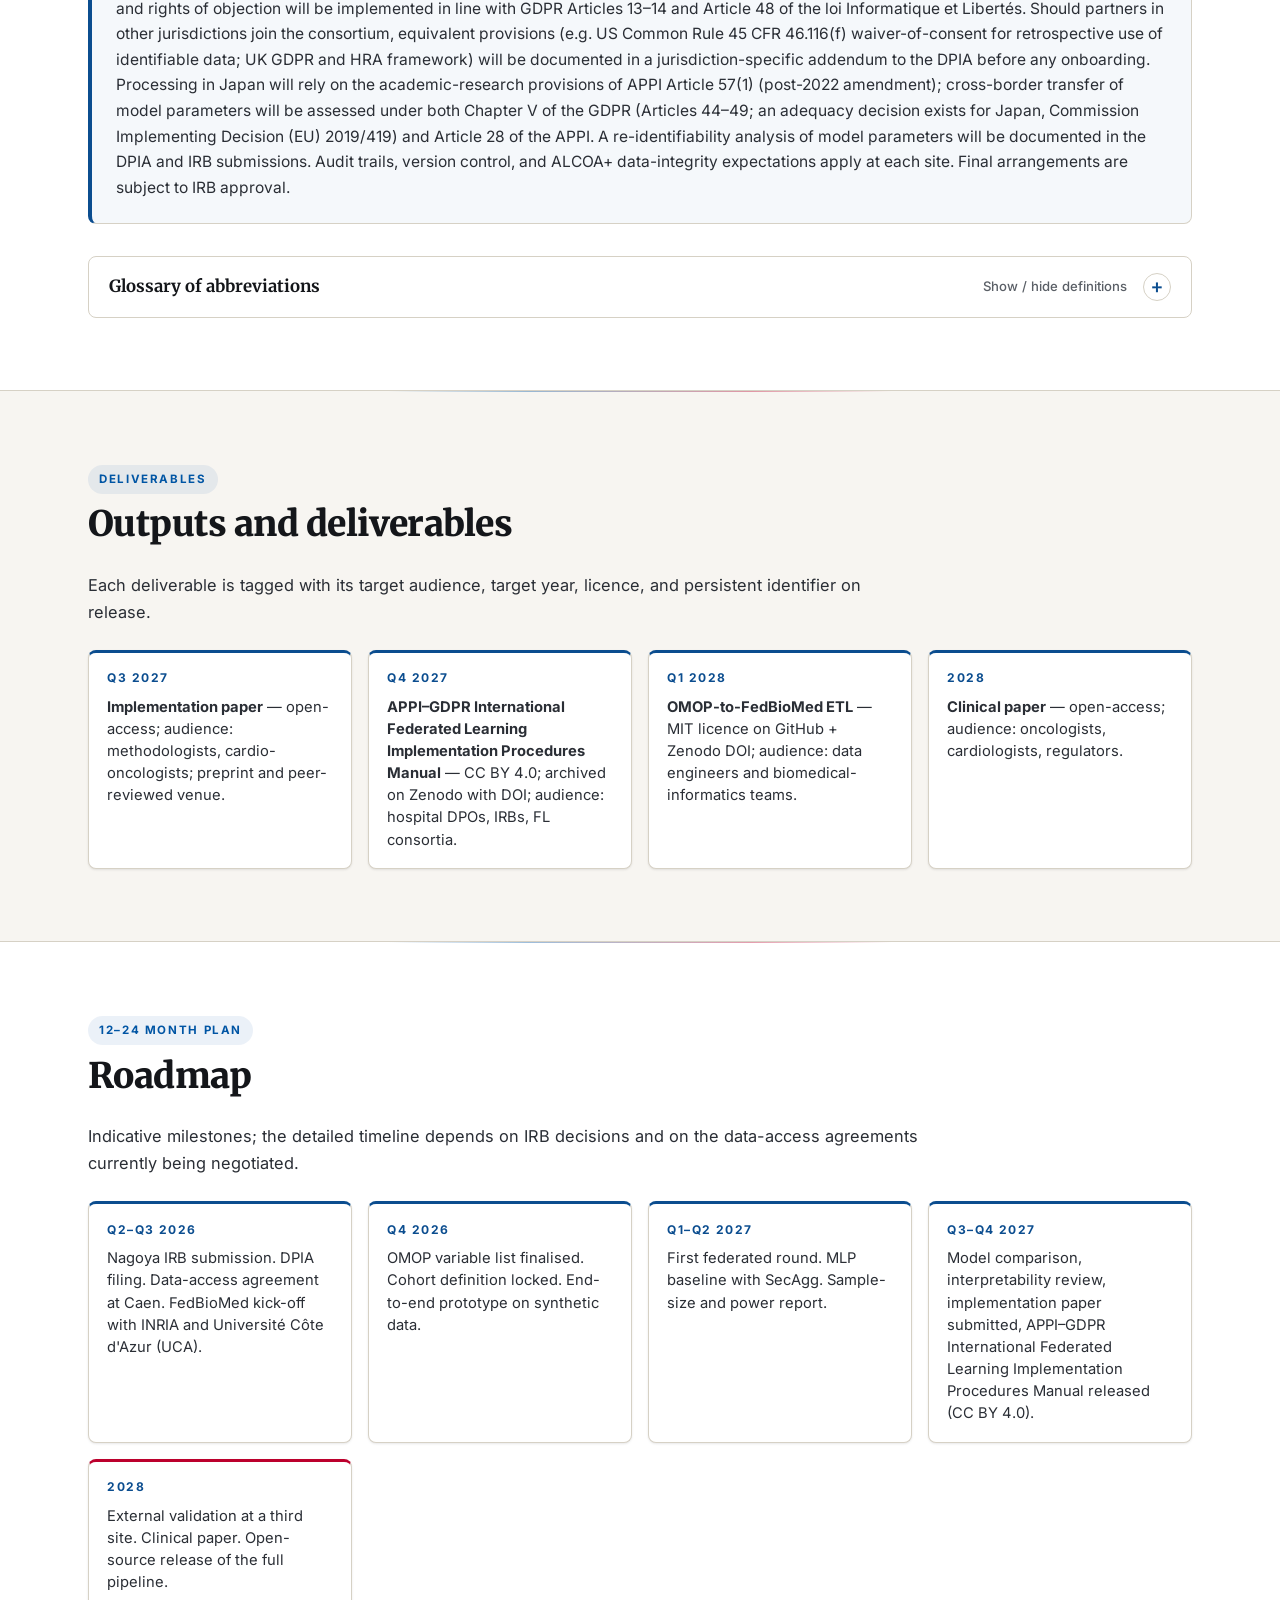
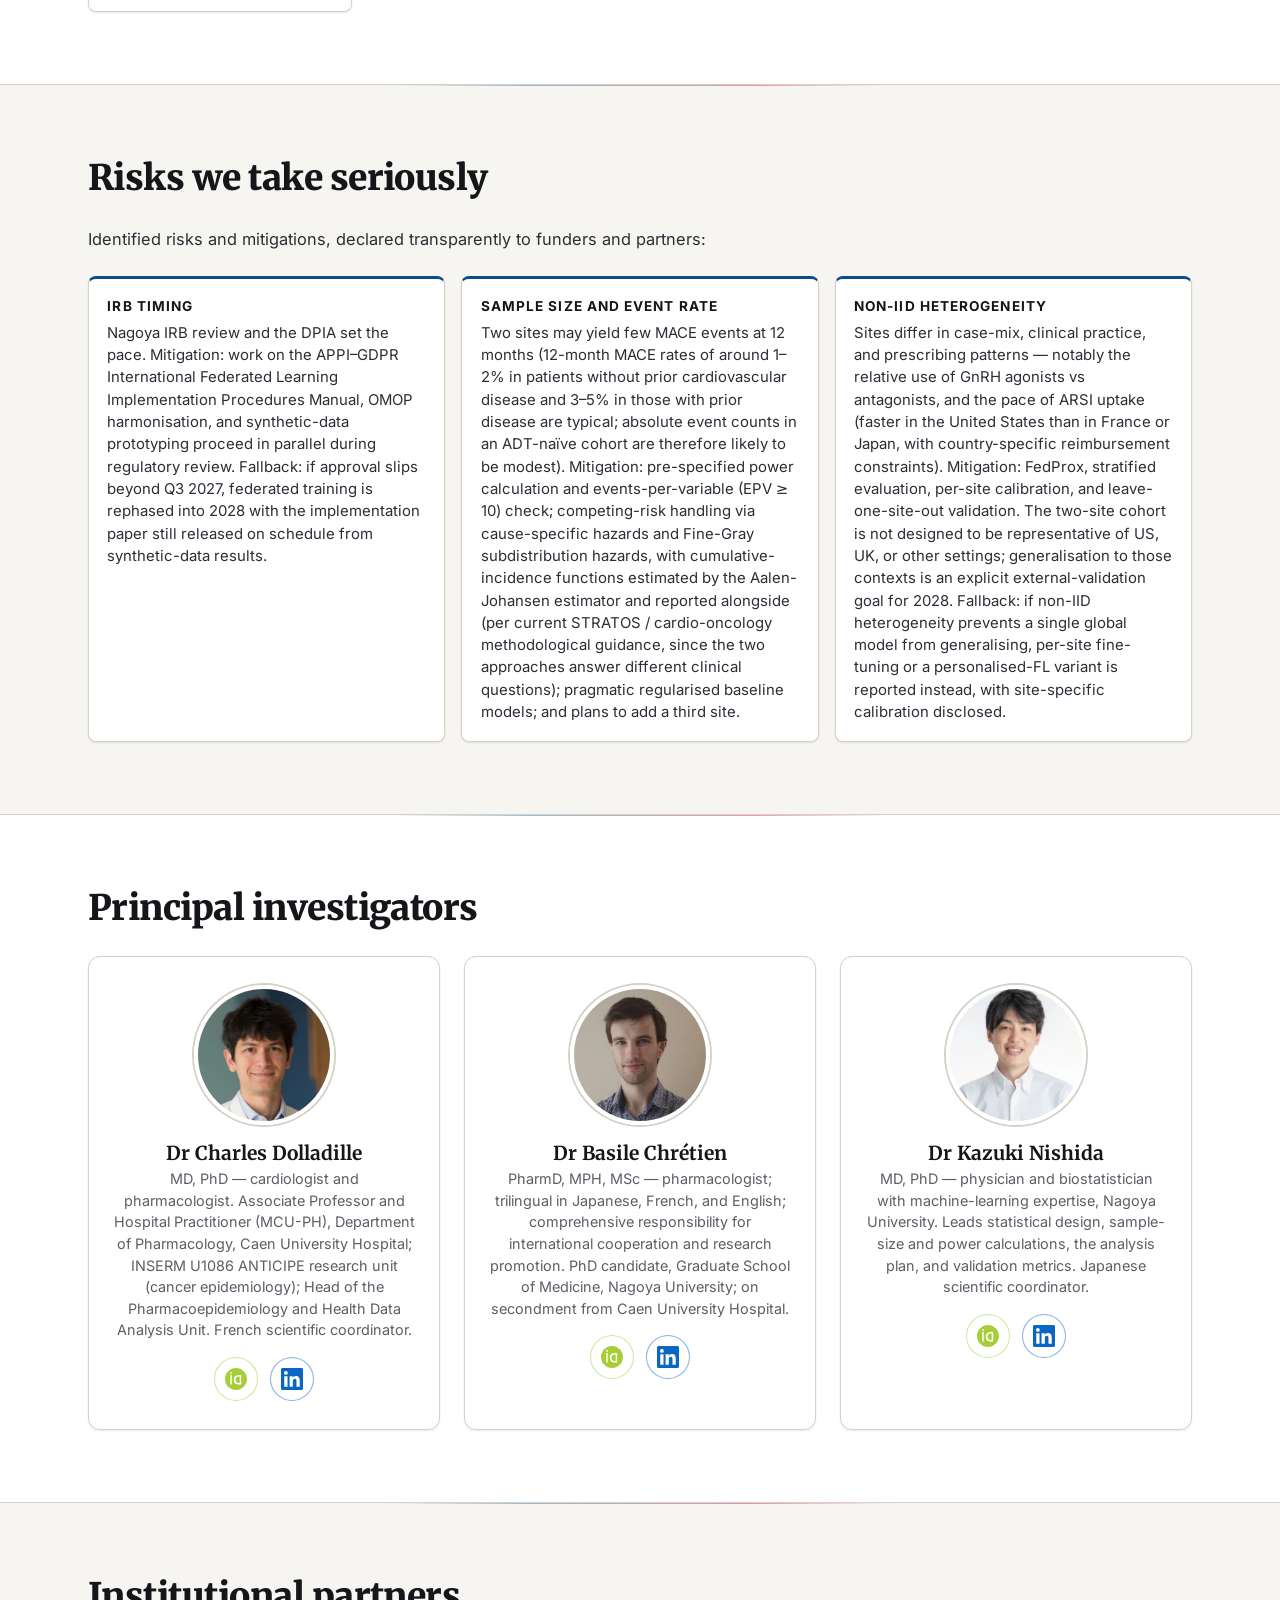
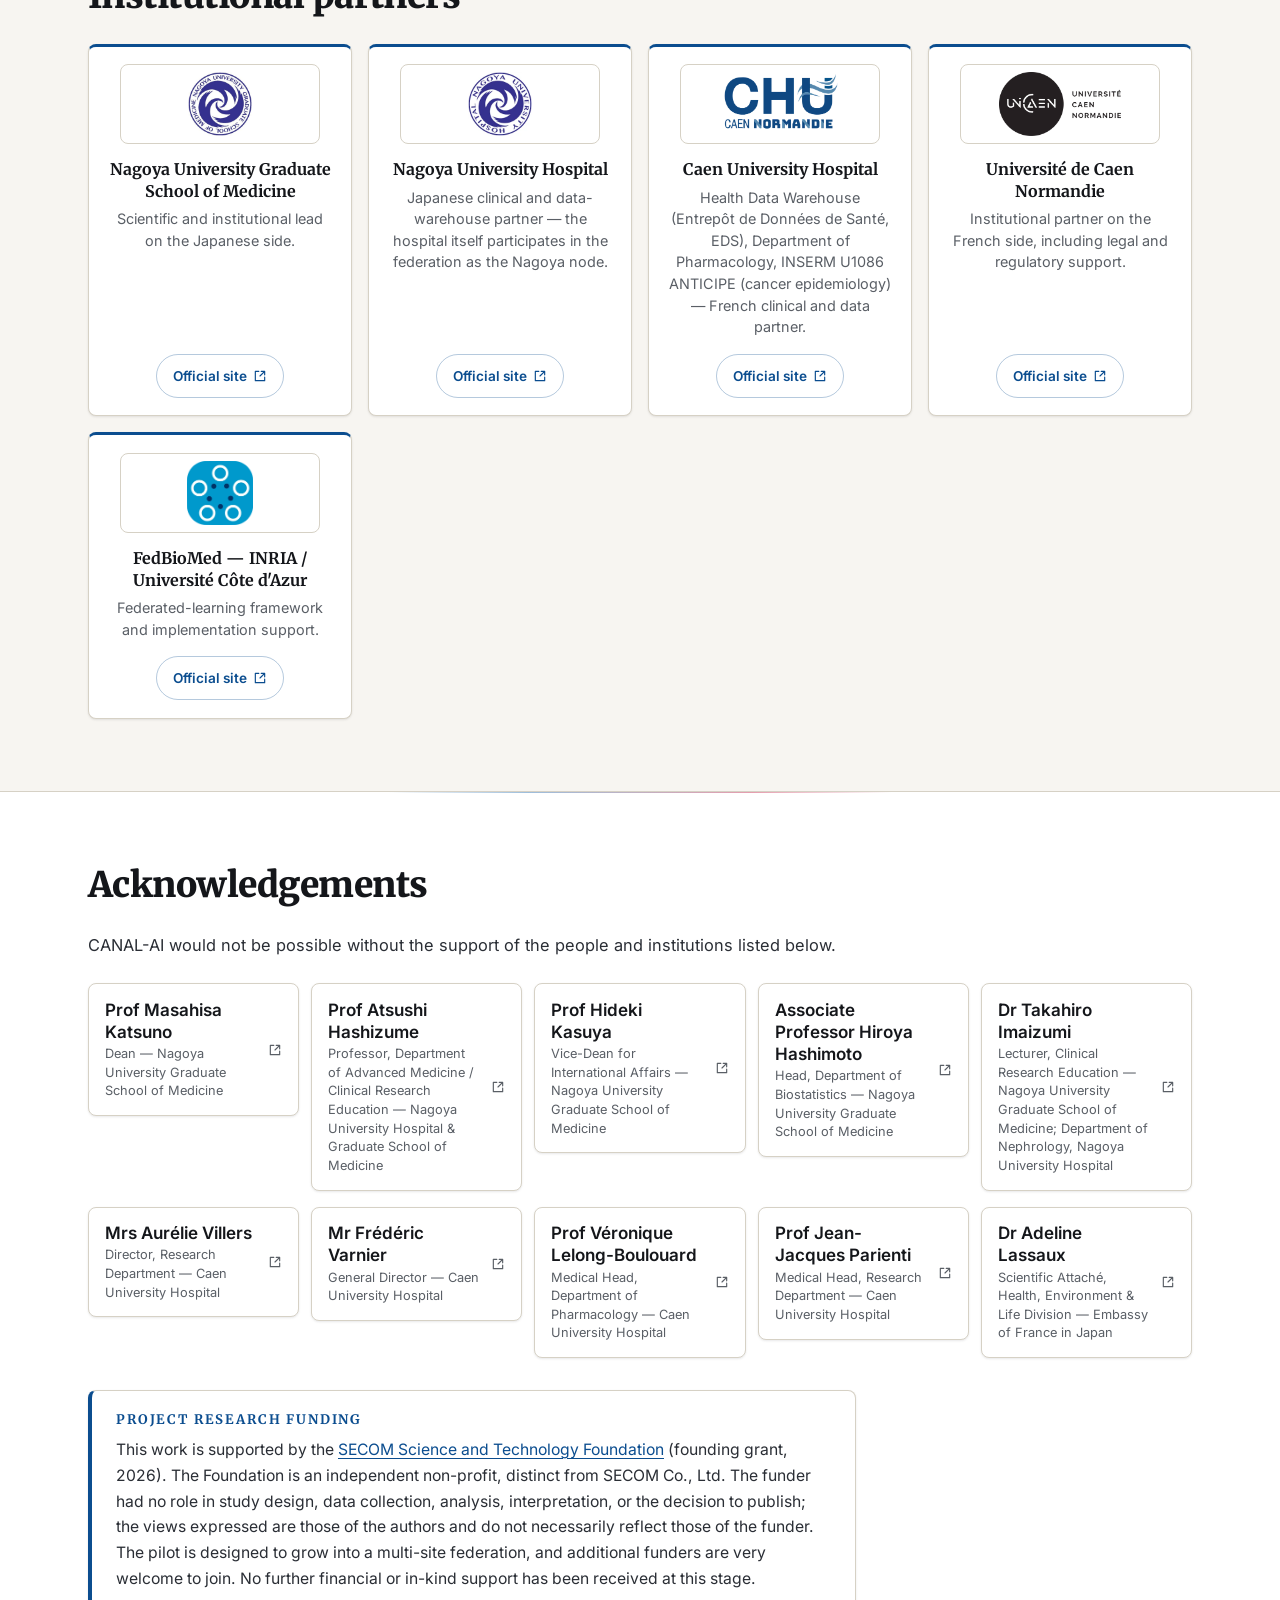
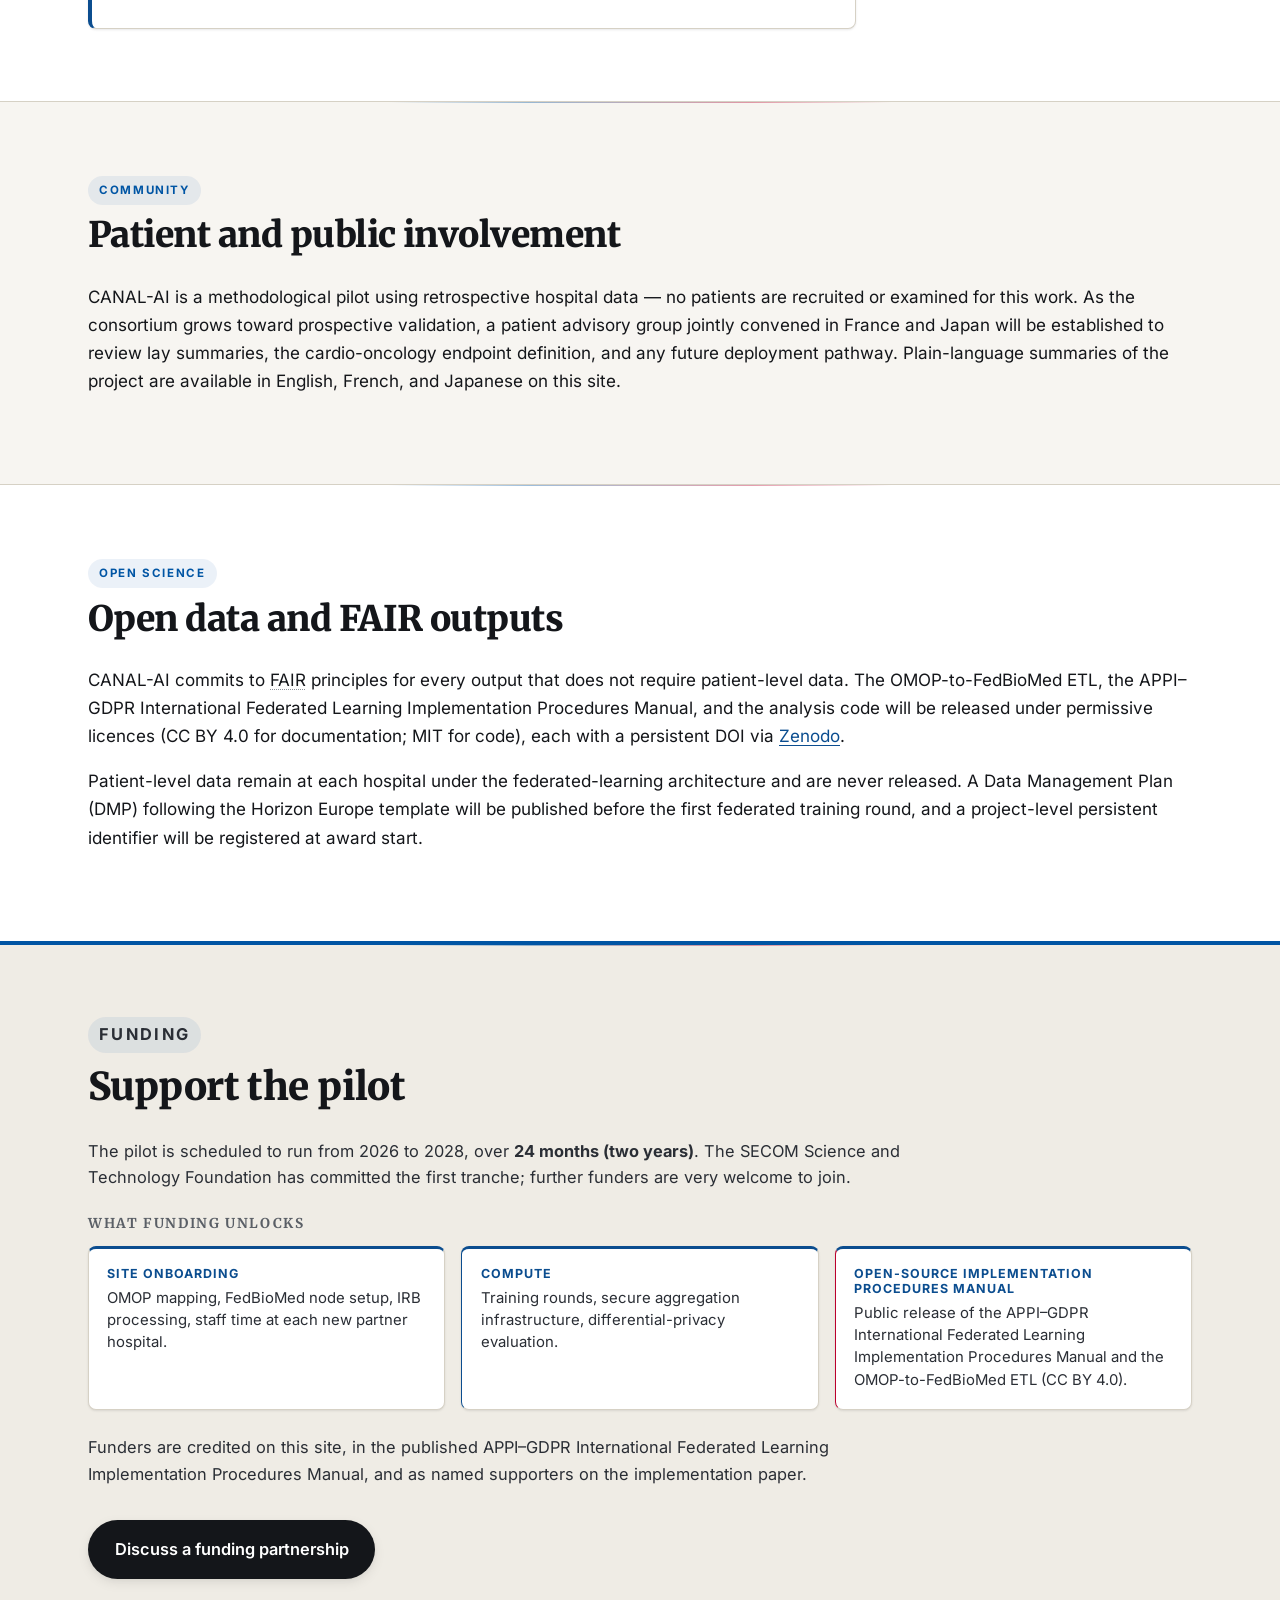
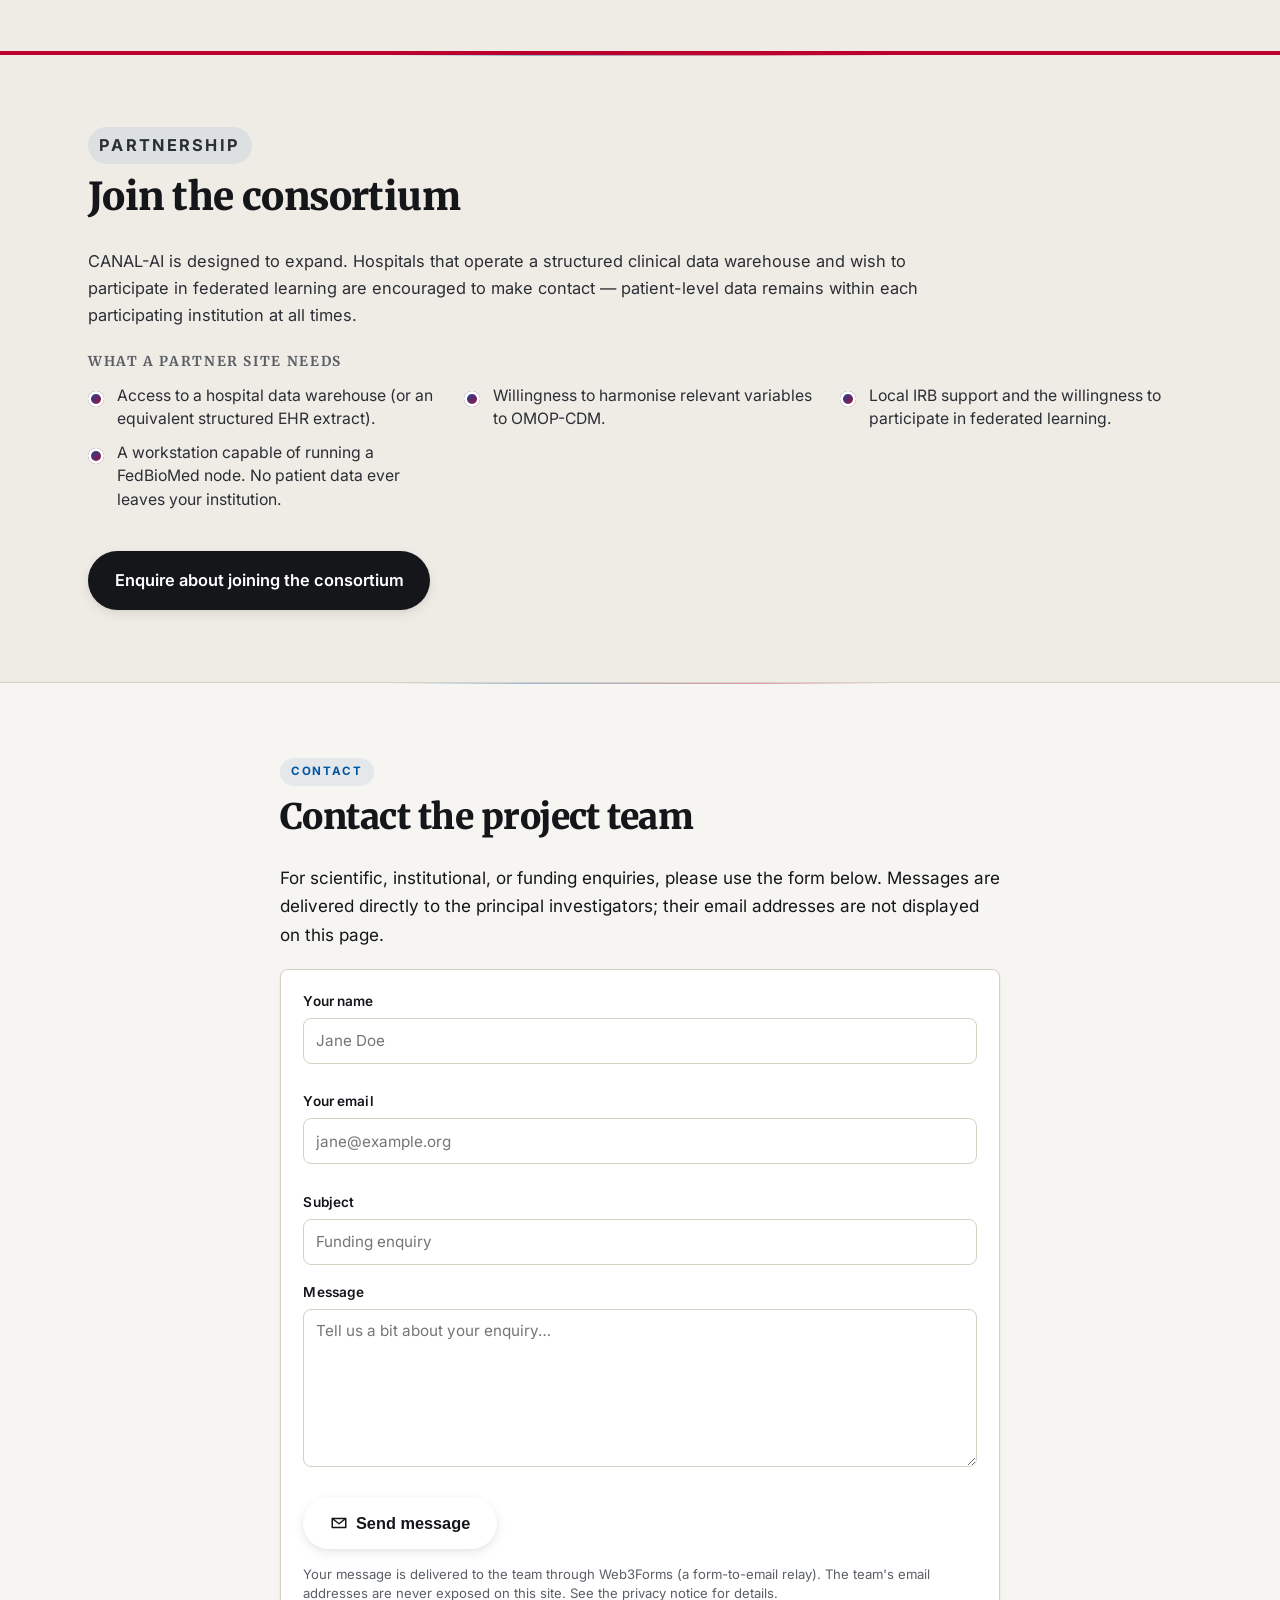
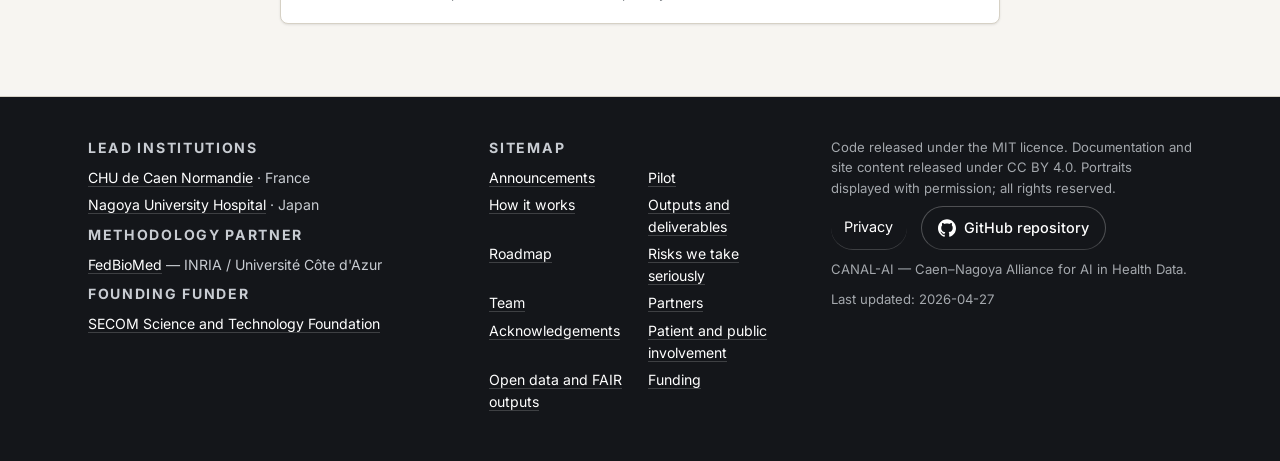
==== commit a208f0be: "feat(site): add Caen delegation visit announcement (trilingual, two photos) Add a news item (id=caen" ====
--- a/site/index.html
+++ b/site/index.html
@@ -190,6 +190,34 @@
   <div class="container">
     <h2 data-i18n="news.title">Announcements</h2>
     <ol class="timeline">
+
+      <!-- Université de Caen Normandie delegation visit to Nagoya (flip card with photo) -->
+      <li class="timeline__flip" data-flip-state="auto">
+        <div class="timeline__flip-inner">
+          <div class="timeline__flip-face timeline__flip-face--front">
+            <time class="timeline__date" data-i18n="news.caen_date">13 July 2026</time>
+            <h3 class="timeline__title" data-i18n="news.caen_title">Université de Caen Normandie delegation visits Nagoya University</h3>
+            <p class="timeline__body" data-i18n="news.caen_body">On 13 July 2026, a delegation from Université de Caen Normandie visited Nagoya University. The delegation — Prof. Christophe Rochais (Vice-President for Innovation), Prof. Éric Leroy du Cardonnoy (Vice-President for International Affairs), Prof. Julien Gibelin and Ms Stéphanie Gouttry (International Development Manager) — was received by the Dean of Nagoya University Graduate School of Medicine, Prof. Masahisa Katsuno, together with faculty members and the CANAL-AI team, and CANAL-AI was presented as part of the programme. The visit strengthened the growing partnership between the two universities that is at the heart of the project.</p>
+            <div class="timeline__flip-controls">
+              <a class="timeline__flip-link" href="news.html?id=caen" data-blank-ja="true"
+                 data-i18n="news.visit_read_more">Read more</a>
+              <button type="button" class="timeline__flip-link timeline__flip-link--icon" data-action="flip"
+                      data-i18n="news.visit_see_photo">See photo</button>
+            </div>
+          </div>
+          <div class="timeline__flip-face timeline__flip-face--back">
+            <picture>
+              <source type="image/webp" srcset="assets/photos/visit-caen.webp">
+              <img src="assets/photos/visit-caen.jpg"
+                   width="1600" height="1200" loading="lazy" decoding="async"
+                   data-i18n-attr="alt:news.caen_alt"
+                   alt="The Université de Caen Normandie delegation with Nagoya University faculty and the CANAL-AI team, 13 July 2026">
+            </picture>
+            <button type="button" class="timeline__flip-link timeline__flip-link--overlay" data-action="flip"
+                    data-i18n="news.visit_see_text">Read text</button>
+          </div>
+        </div>
+      </li>
 
       <!-- Grant award ceremony at the Residence of France (flip card with photo) -->
       <li class="timeline__flip" data-flip-state="auto">
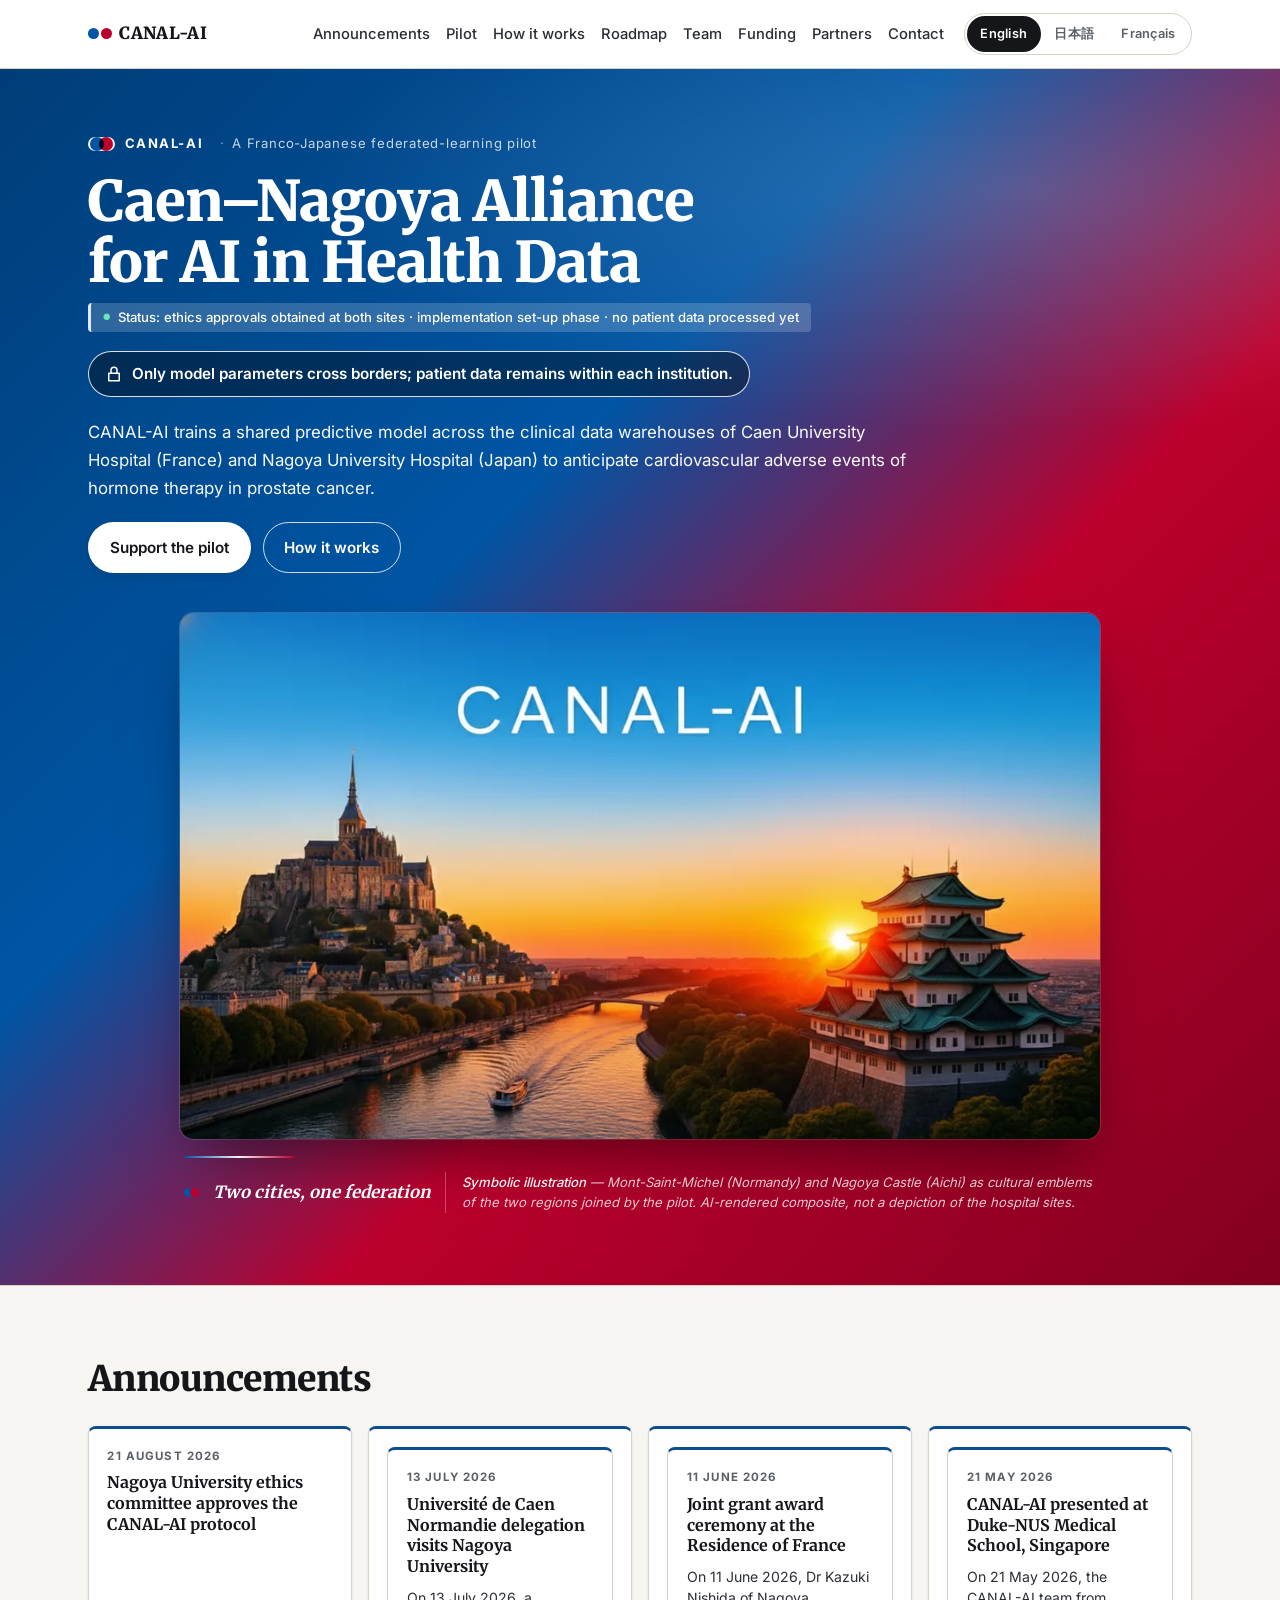
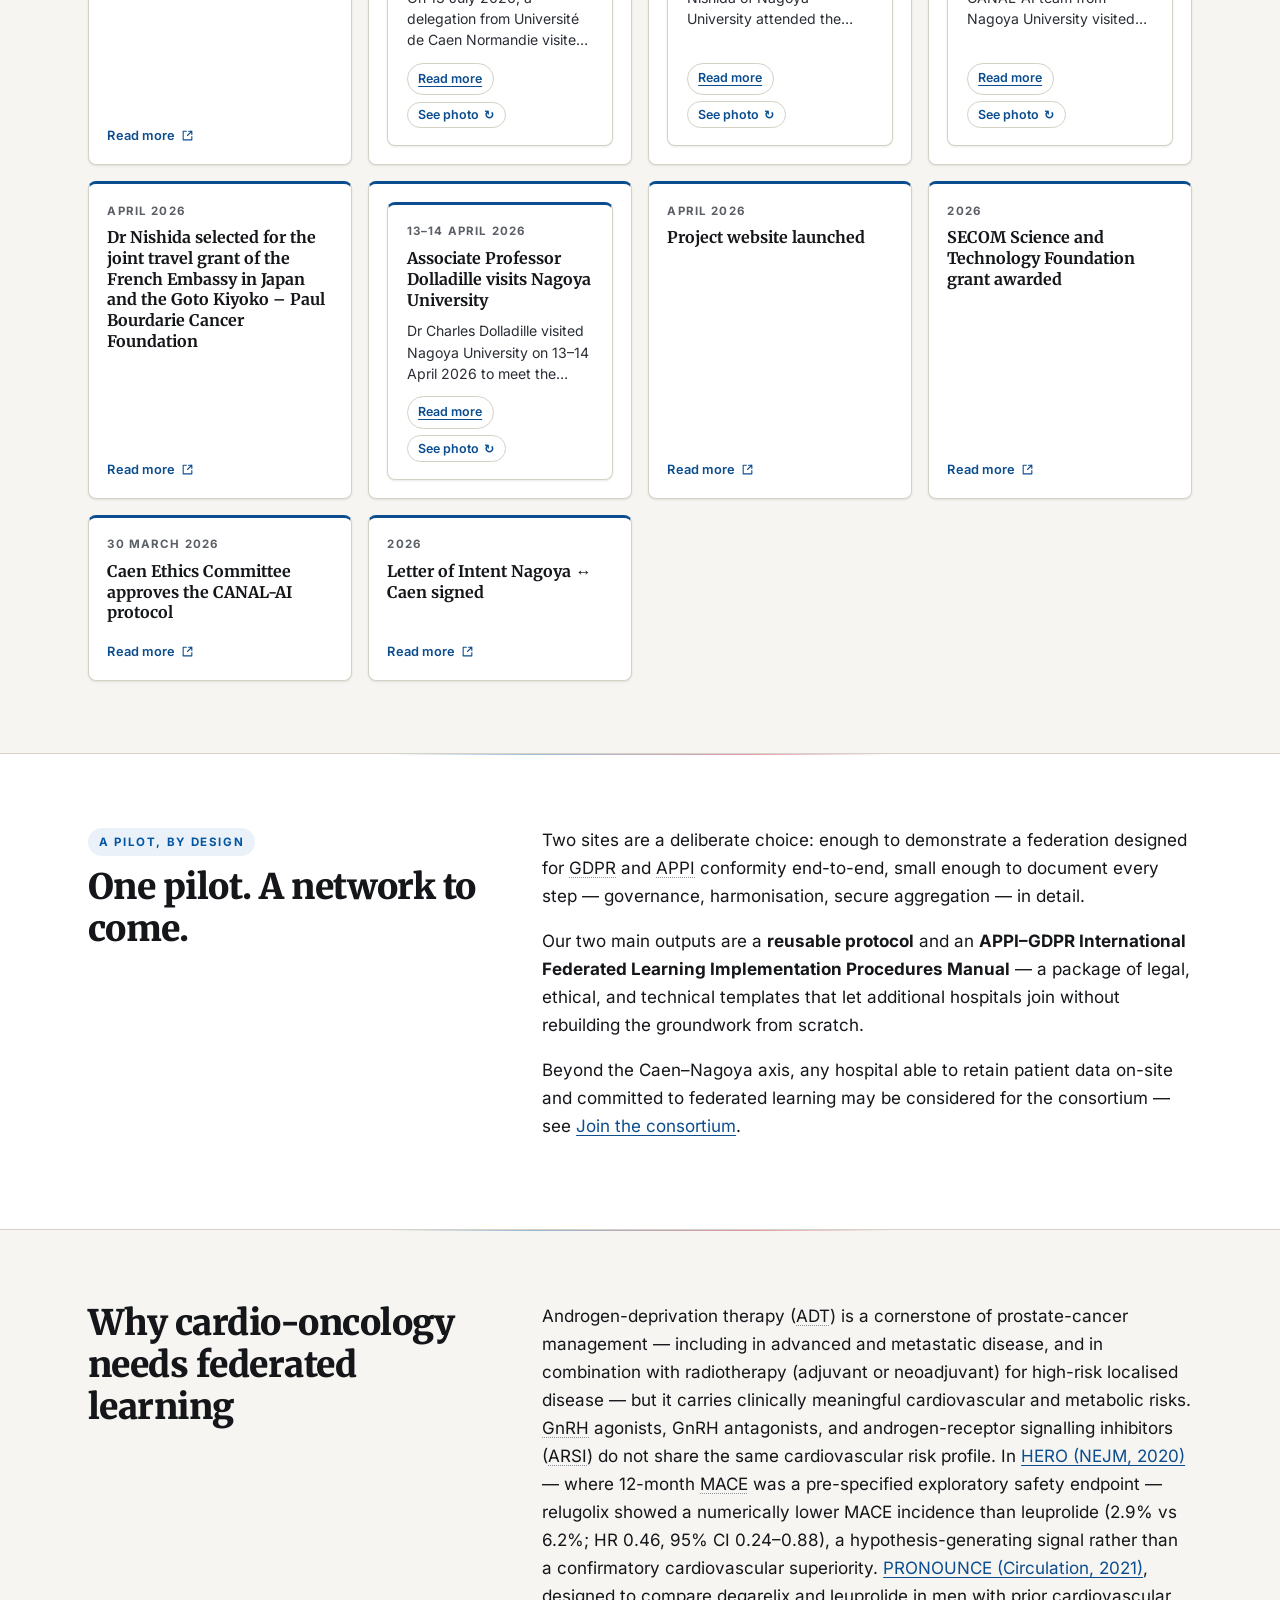
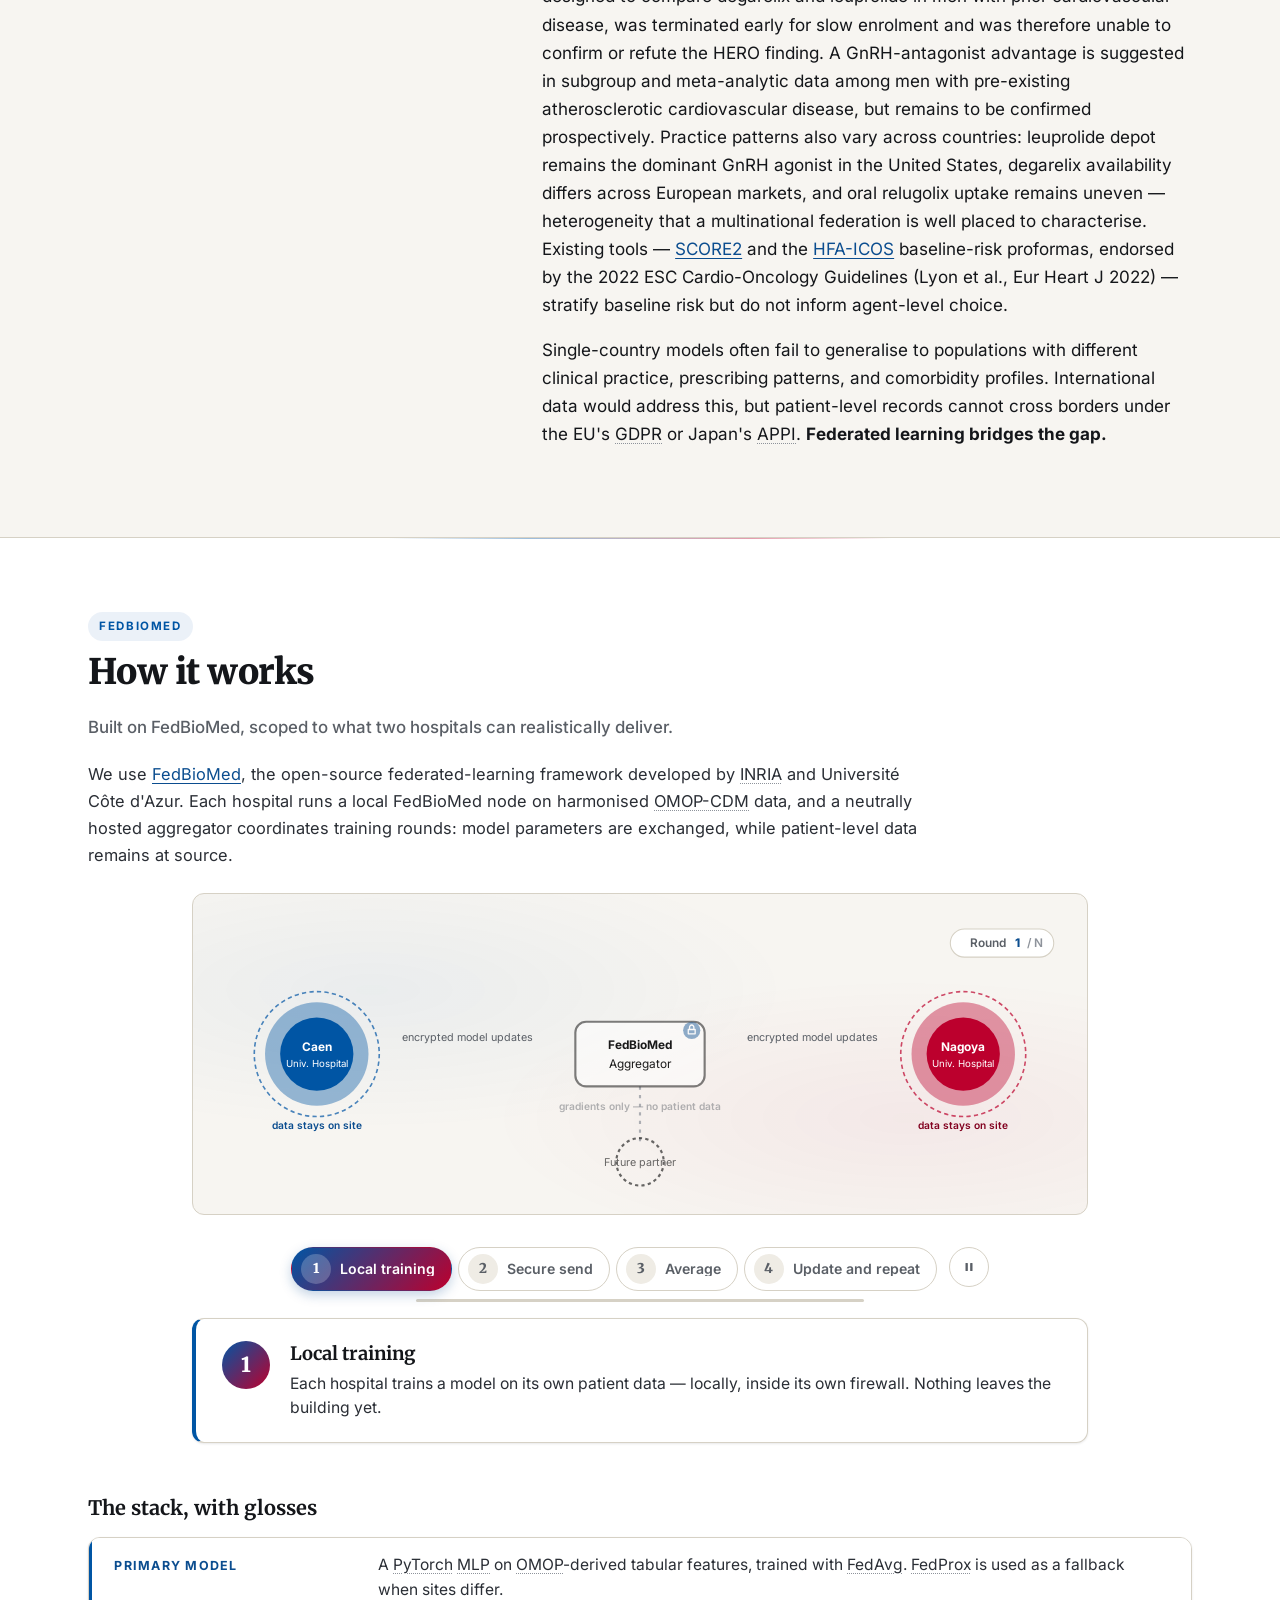
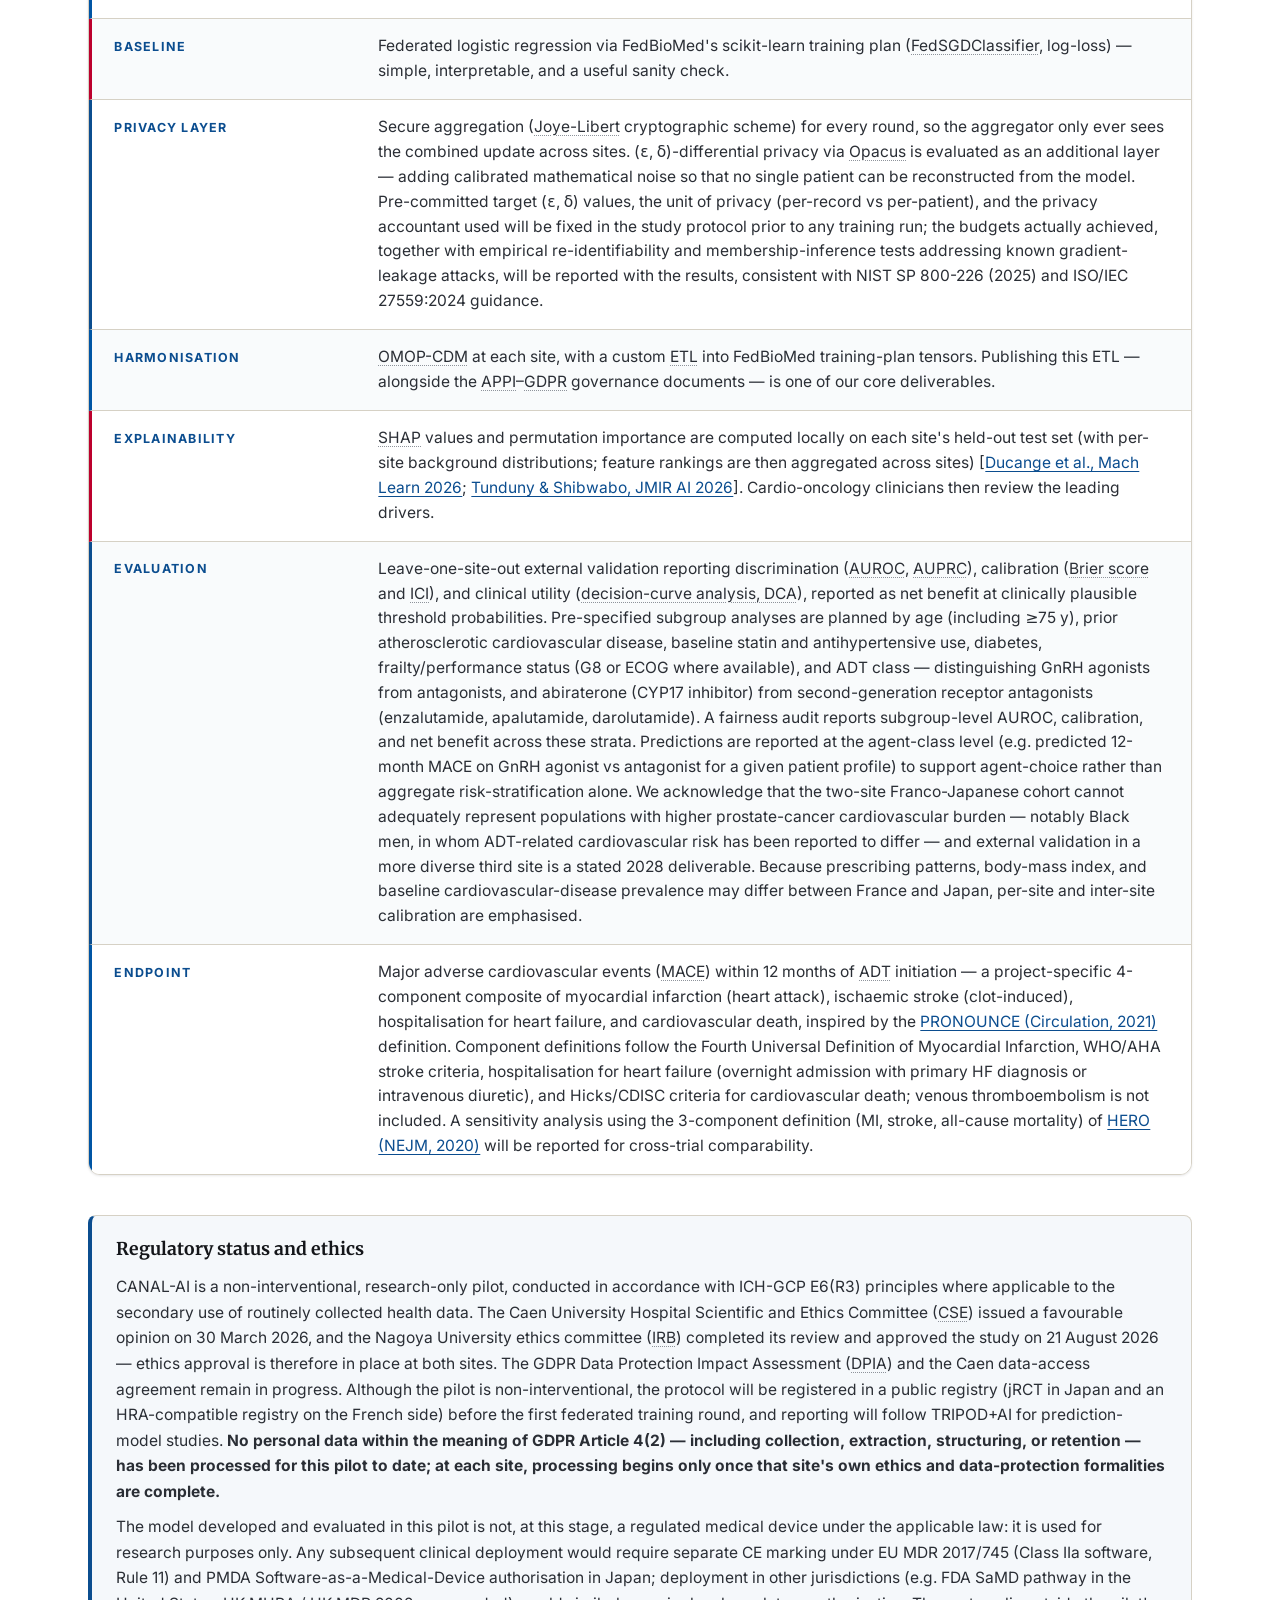
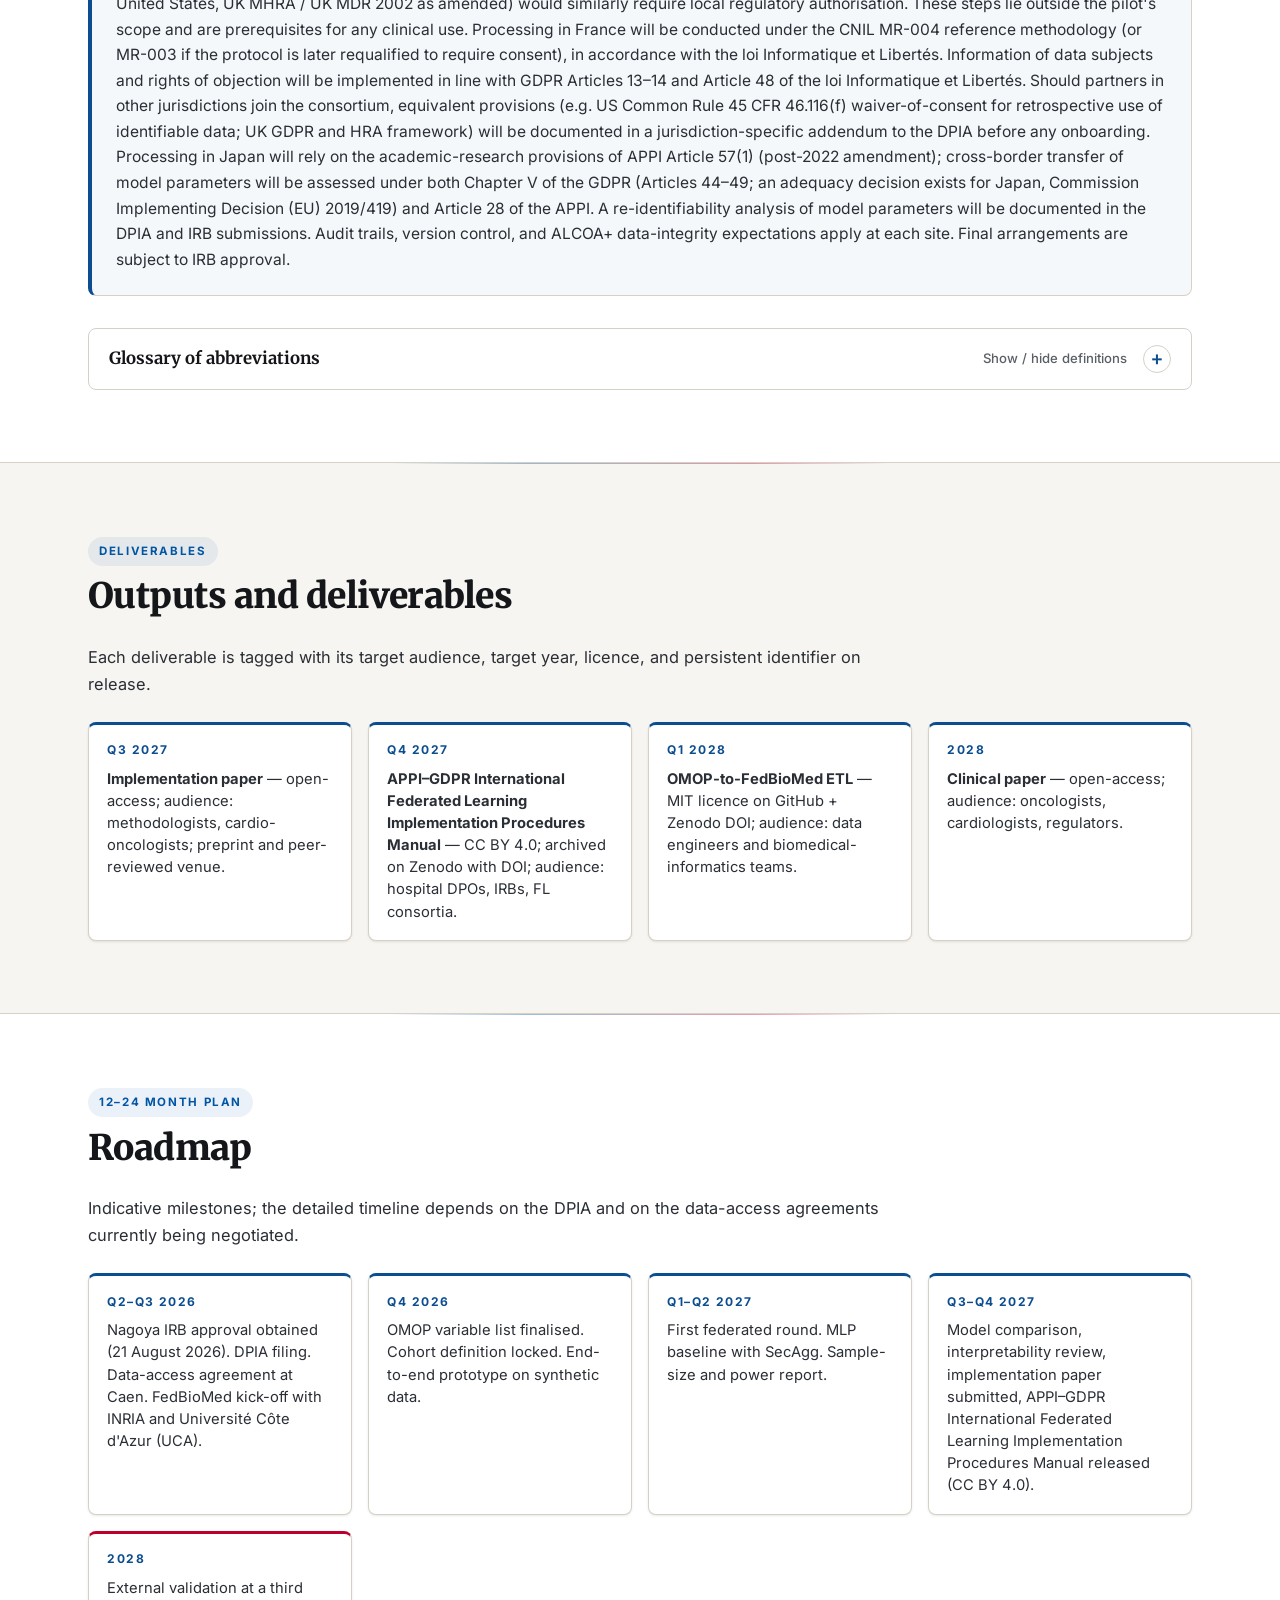
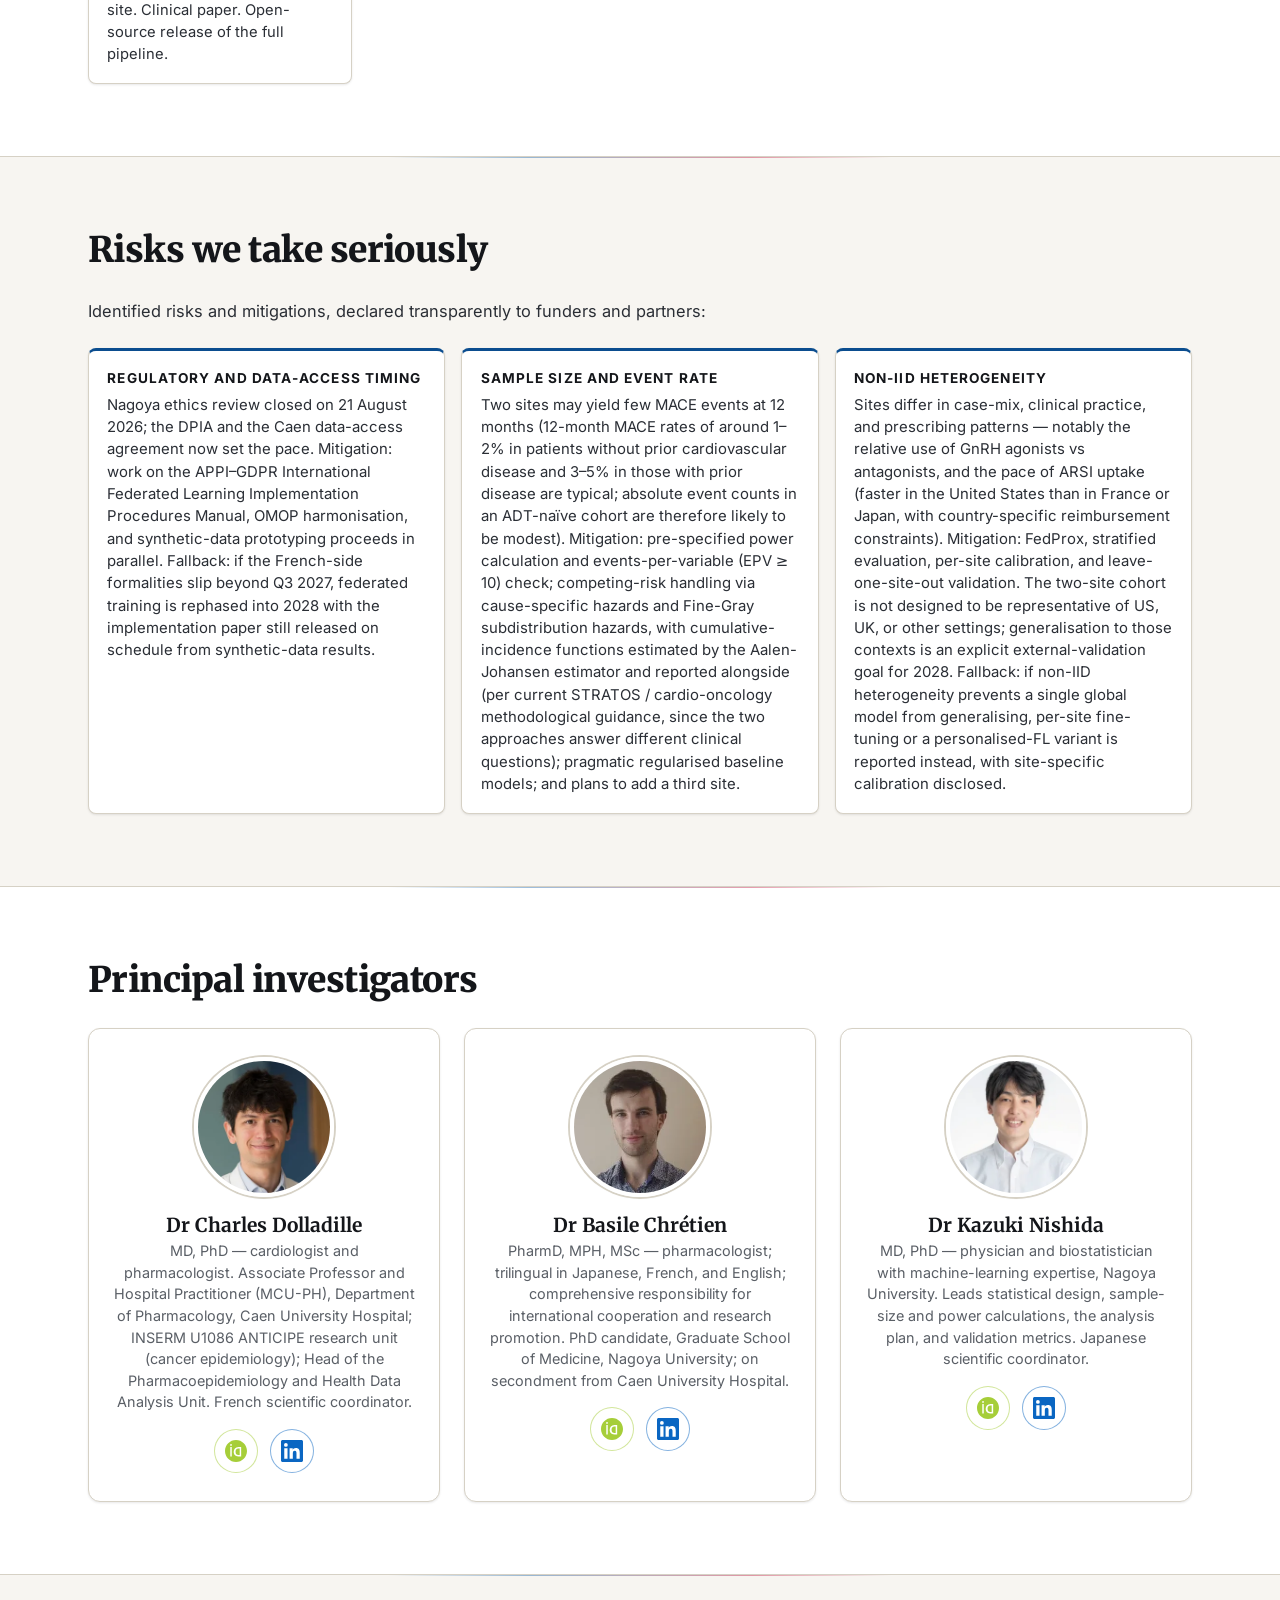
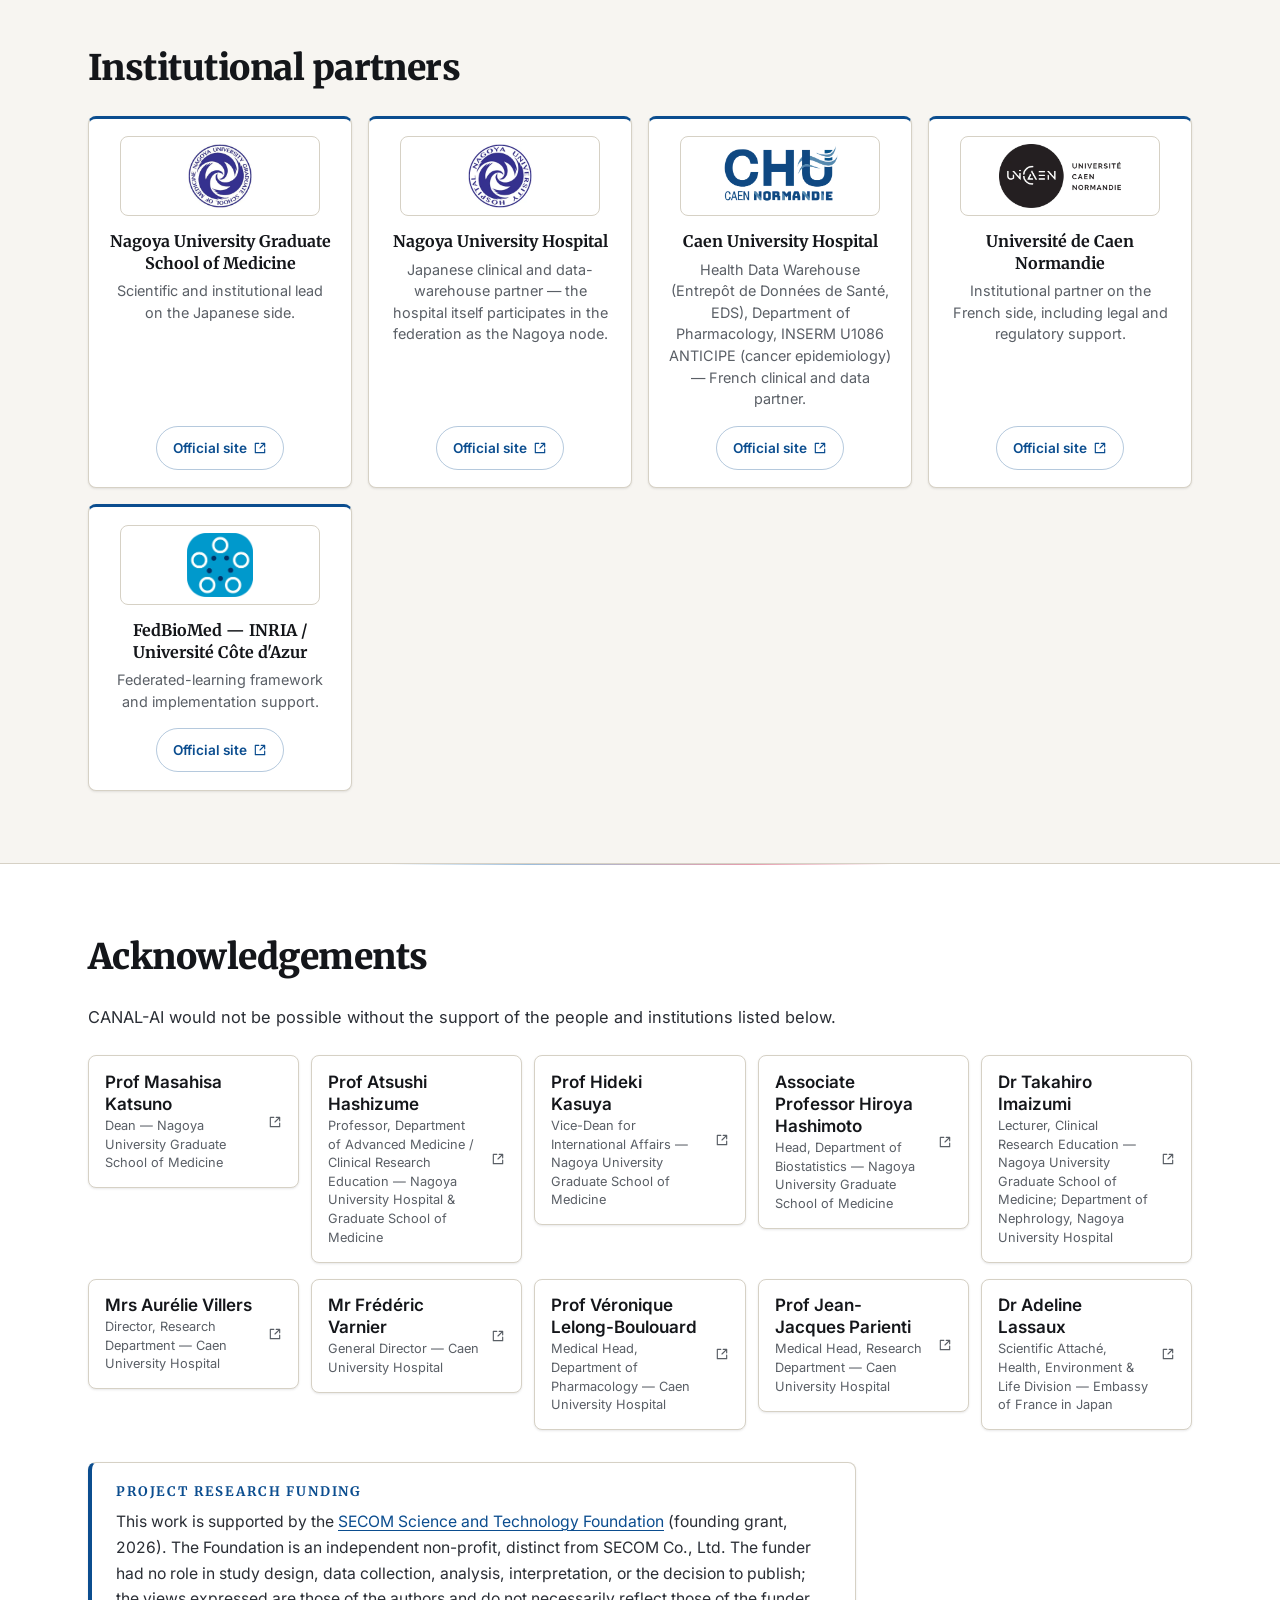
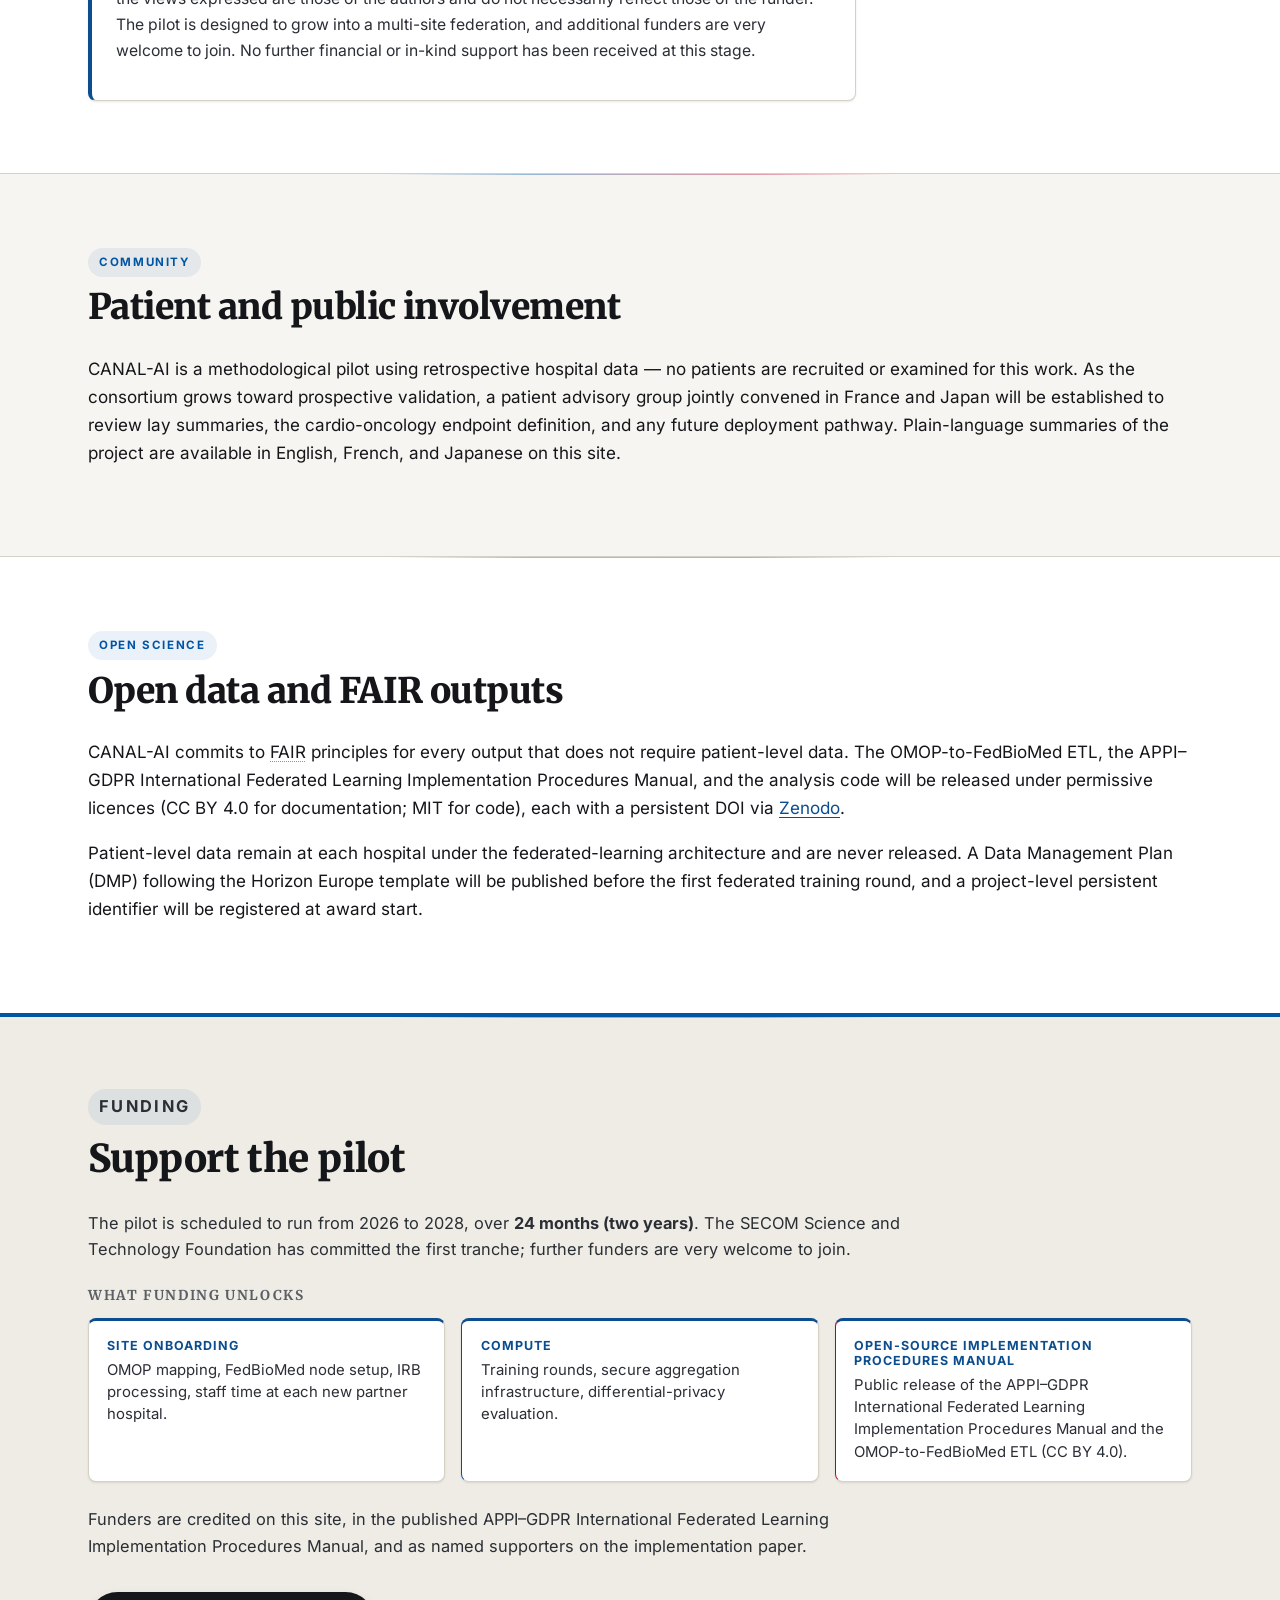
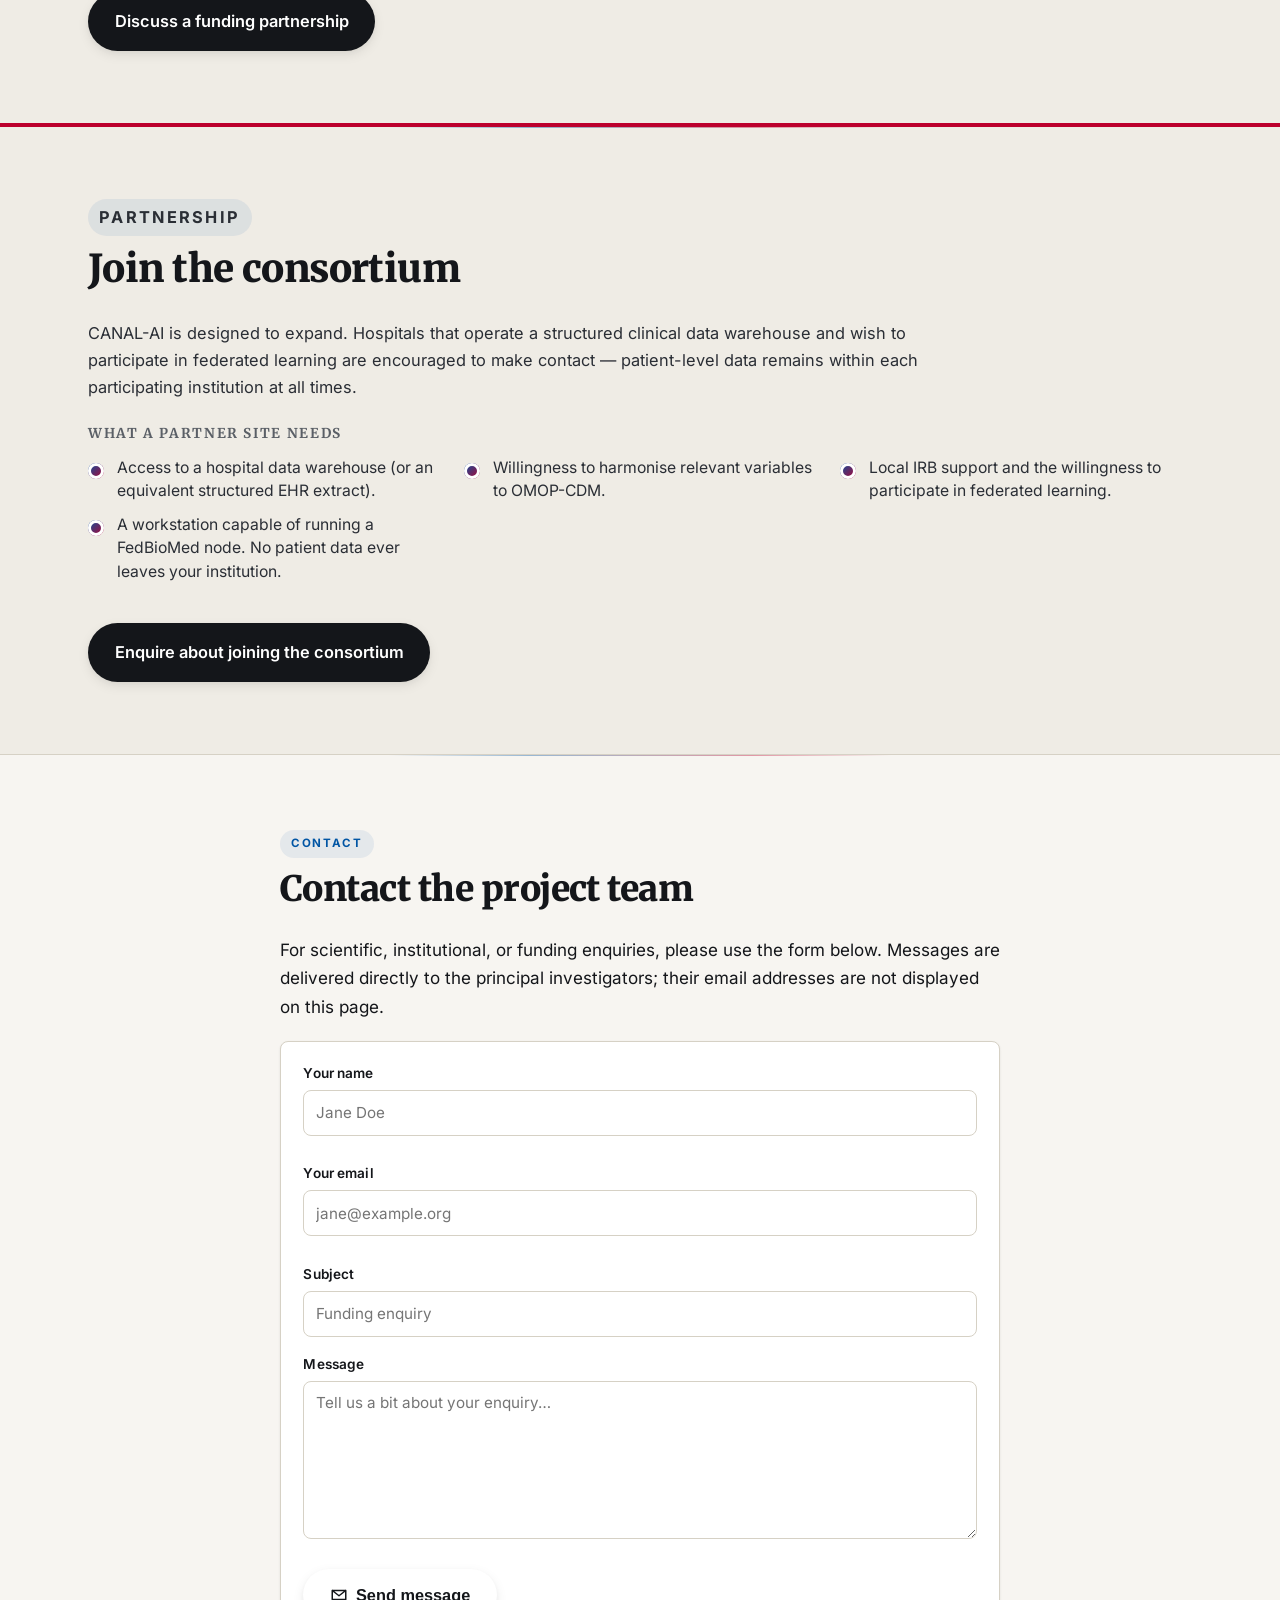
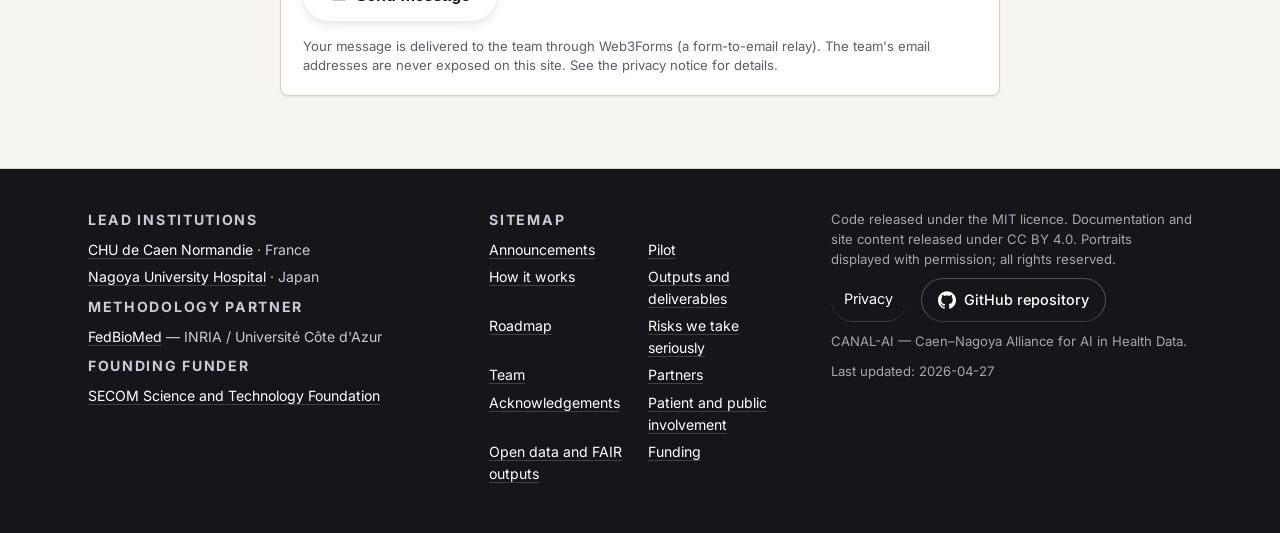
==== commit c7d29b7a: "feat(site): record Nagoya ethics approval, move phase to implementation set-up Nagoya University eth" ====
--- a/site/index.html
+++ b/site/index.html
@@ -152,7 +152,7 @@
         <span class="hero__brand-eyebrow" data-i18n="hero.eyebrow">A Franco-Japanese federated-learning pilot</span>
       </p>
       <h1 class="hero__title" data-i18n="hero.tagline">Caen–Nagoya Alliance for AI in Health Data</h1>
-      <p class="hero__status" data-i18n="hero.status_badge">Status: regulatory phase · No patient data processed yet</p>
+      <p class="hero__status" data-i18n="hero.status_badge">Status: ethics approvals obtained at both sites · implementation set-up phase · no patient data processed yet</p>
       <p class="pledge">
         <svg class="pledge__icon" width="18" height="18" aria-hidden="true"><use href="#icon-lock"/></svg>
         <span data-i18n="hero.pledge">Only model parameters cross the border. Patient data never moves.</span>
@@ -190,6 +190,18 @@
   <div class="container">
     <h2 data-i18n="news.title">Announcements</h2>
     <ol class="timeline">
+
+      <!-- Nagoya University ethics committee approval -->
+      <li class="timeline__item">
+        <a class="timeline__link" href="news.html?id=irb" data-blank-ja="true">
+          <time class="timeline__date" data-i18n="news.irb_date">21 August 2026</time>
+          <h3 class="timeline__title" data-i18n="news.irb_title">Nagoya University ethics committee approves the CANAL-AI protocol</h3>
+          <span class="timeline__cta">
+            <span data-i18n="news.read_more">Read more</span>
+            <svg width="13" height="13" aria-hidden="true"><use href="#icon-external"/></svg>
+          </span>
+        </a>
+      </li>
 
       <!-- Université de Caen Normandie delegation visit to Nagoya (flip card with photo) -->
       <li class="timeline__flip" data-flip-state="auto">
@@ -596,7 +608,7 @@
     <!-- Regulatory status -->
     <div class="reg-status">
       <h3 data-i18n="reg.title">Regulatory status and ethics</h3>
-      <p data-i18n-html="reg.p1"><strong>Research-use-only pilot.</strong> Caen Scientific &amp; Ethics Committee favourable opinion received 30 March 2026. Nagoya IRB application and GDPR DPIA in progress. <strong>No patient data has been processed to date.</strong></p>
+      <p data-i18n-html="reg.p1"><strong>Research-use-only pilot.</strong> Caen Scientific &amp; Ethics Committee favourable opinion received 30 March 2026; Nagoya University ethics committee approval received 21 August 2026. GDPR DPIA and the Caen data-access agreement in progress. <strong>No patient data has been processed to date.</strong></p>
       <p data-i18n-html="reg.p2">Any clinical deployment would require separate CE-marking (EU MDR 2017/745, Class IIa software, Rule 11) and PMDA SaMD clearance in Japan. French processing will follow MR-003/MR-004; Japanese processing will follow APPI Article 76 — final modalities subject to IRB approval.</p>
     </div>
 
@@ -669,11 +681,11 @@
   <div class="container">
     <p class="kicker" data-i18n="roadmap.kicker">12–24 month plan</p>
     <h2 data-i18n="roadmap.title">Roadmap</h2>
-    <p class="section__lede" data-i18n="roadmap.intro">Indicative milestones; detailed timing is subject to IRB and convention outcomes.</p>
+    <p class="section__lede" data-i18n="roadmap.intro">Indicative milestones; detailed timing is subject to the DPIA and convention outcomes.</p>
     <ol class="roadmap">
       <li>
         <h3 class="roadmap__date" data-i18n="roadmap.q2_2026_title">Q2–Q3 2026</h3>
-        <p data-i18n="roadmap.q2_2026_body">Nagoya IRB submission. DPIA. Data-access convention at Caen. FedBioMed kickoff.</p>
+        <p data-i18n="roadmap.q2_2026_body">Nagoya IRB approval obtained (21 August 2026). DPIA. Data-access convention at Caen. FedBioMed kickoff.</p>
       </li>
       <li>
         <h3 class="roadmap__date" data-i18n="roadmap.q4_2026_title">Q4 2026</h3>
@@ -702,8 +714,8 @@
     <p class="section__lede" data-i18n="risks.intro">Transparency with funders and partners:</p>
     <ul class="risks">
       <li>
-        <h3 data-i18n="risks.r1_label">IRB timing</h3>
-        <p data-i18n-html="risks.r1_body">Nagoya IRB and the DPIA set the pace. Mitigation: blueprint work proceeds in parallel.</p>
+        <h3 data-i18n="risks.r1_label">Regulatory and data-access timing</h3>
+        <p data-i18n-html="risks.r1_body">Nagoya ethics review closed on 21 August 2026; the DPIA and the Caen data-access agreement now set the pace. Mitigation: blueprint work proceeds in parallel.</p>
       </li>
       <li>
         <h3 data-i18n="risks.r2_label">Sample size and event rate</h3>
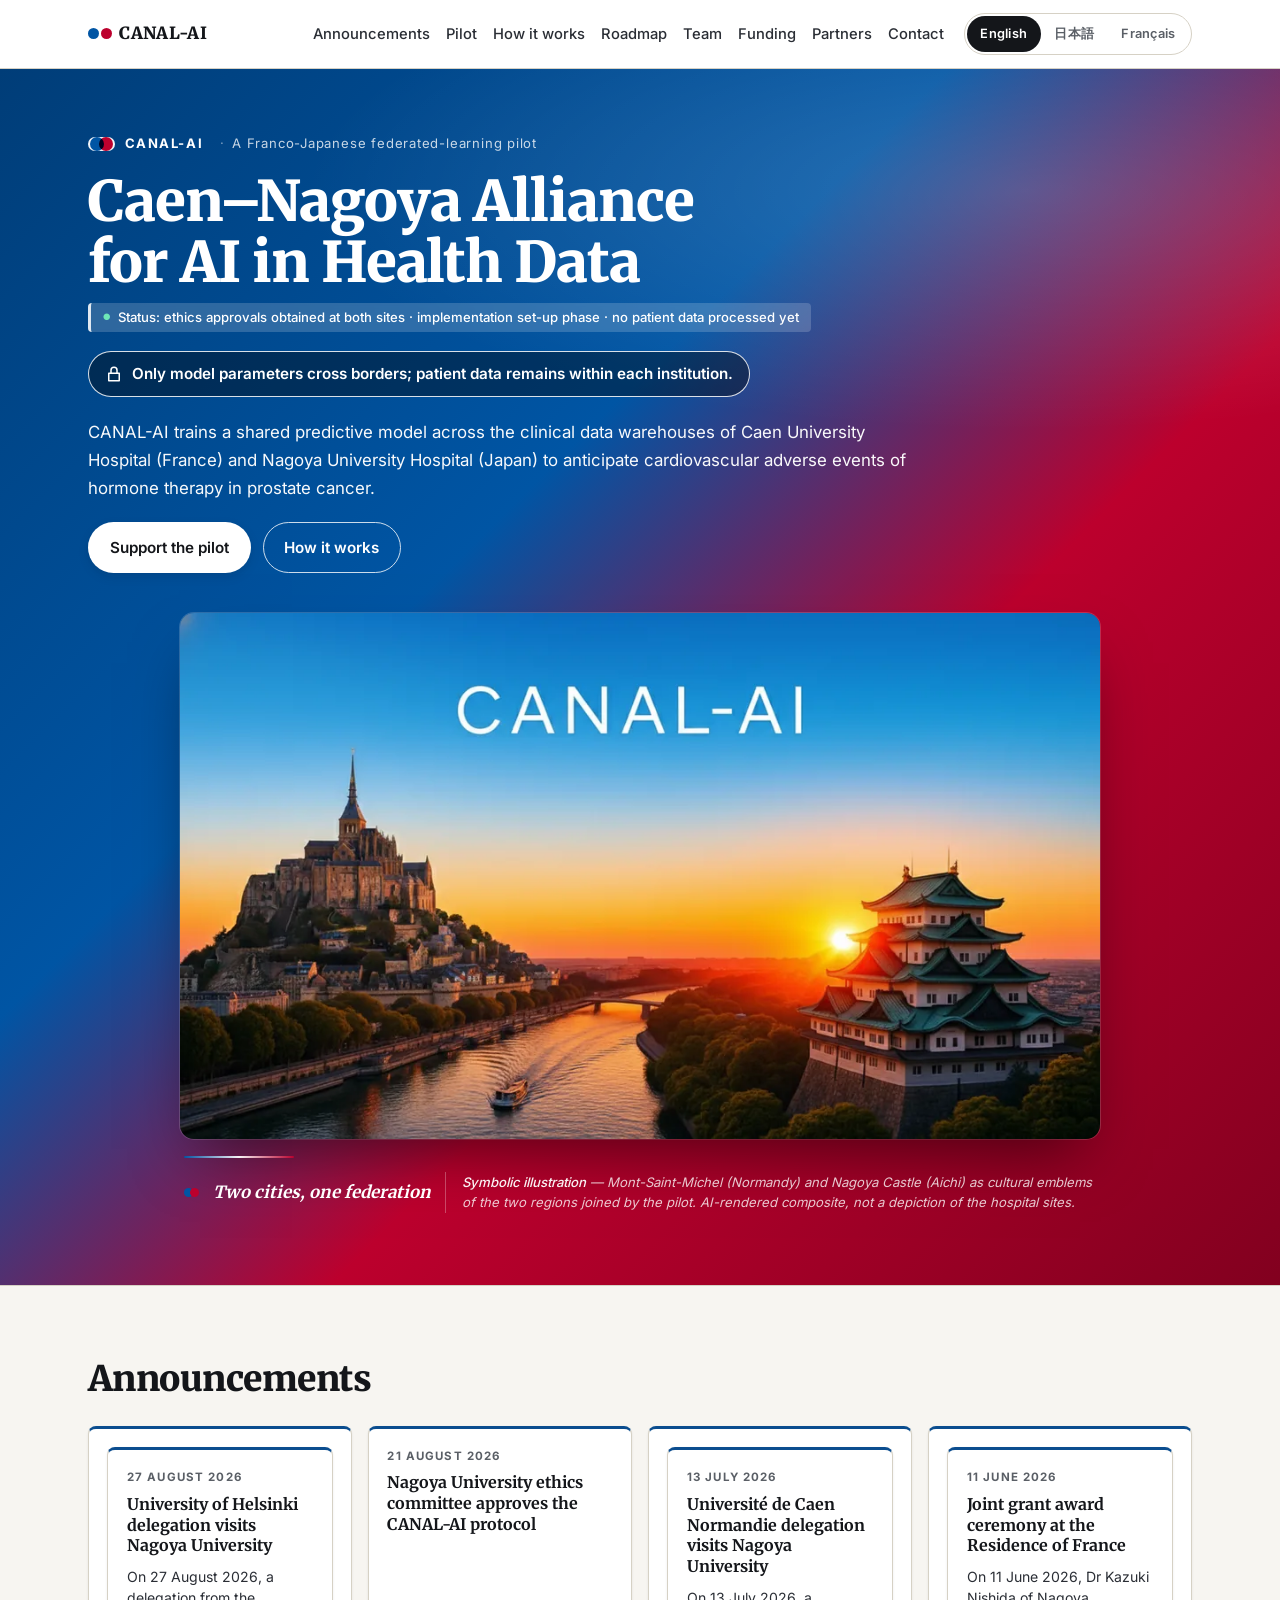
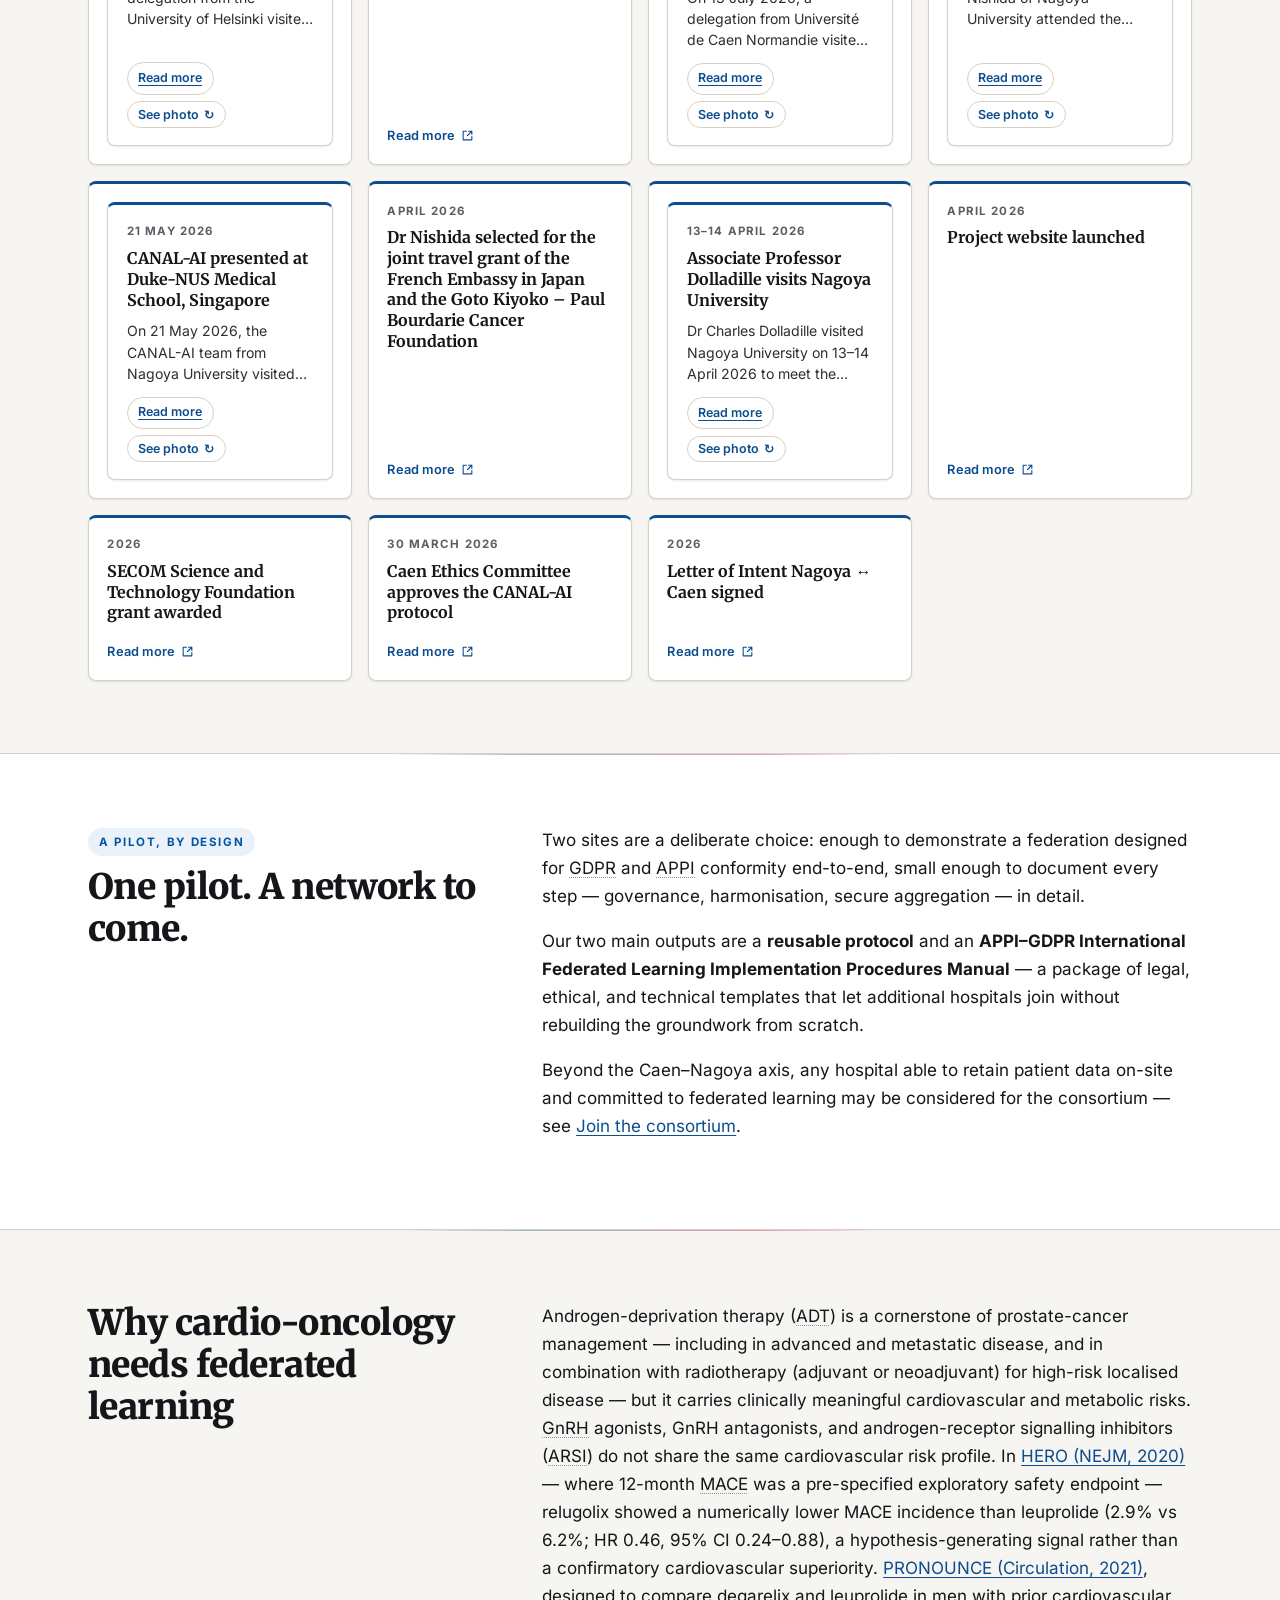
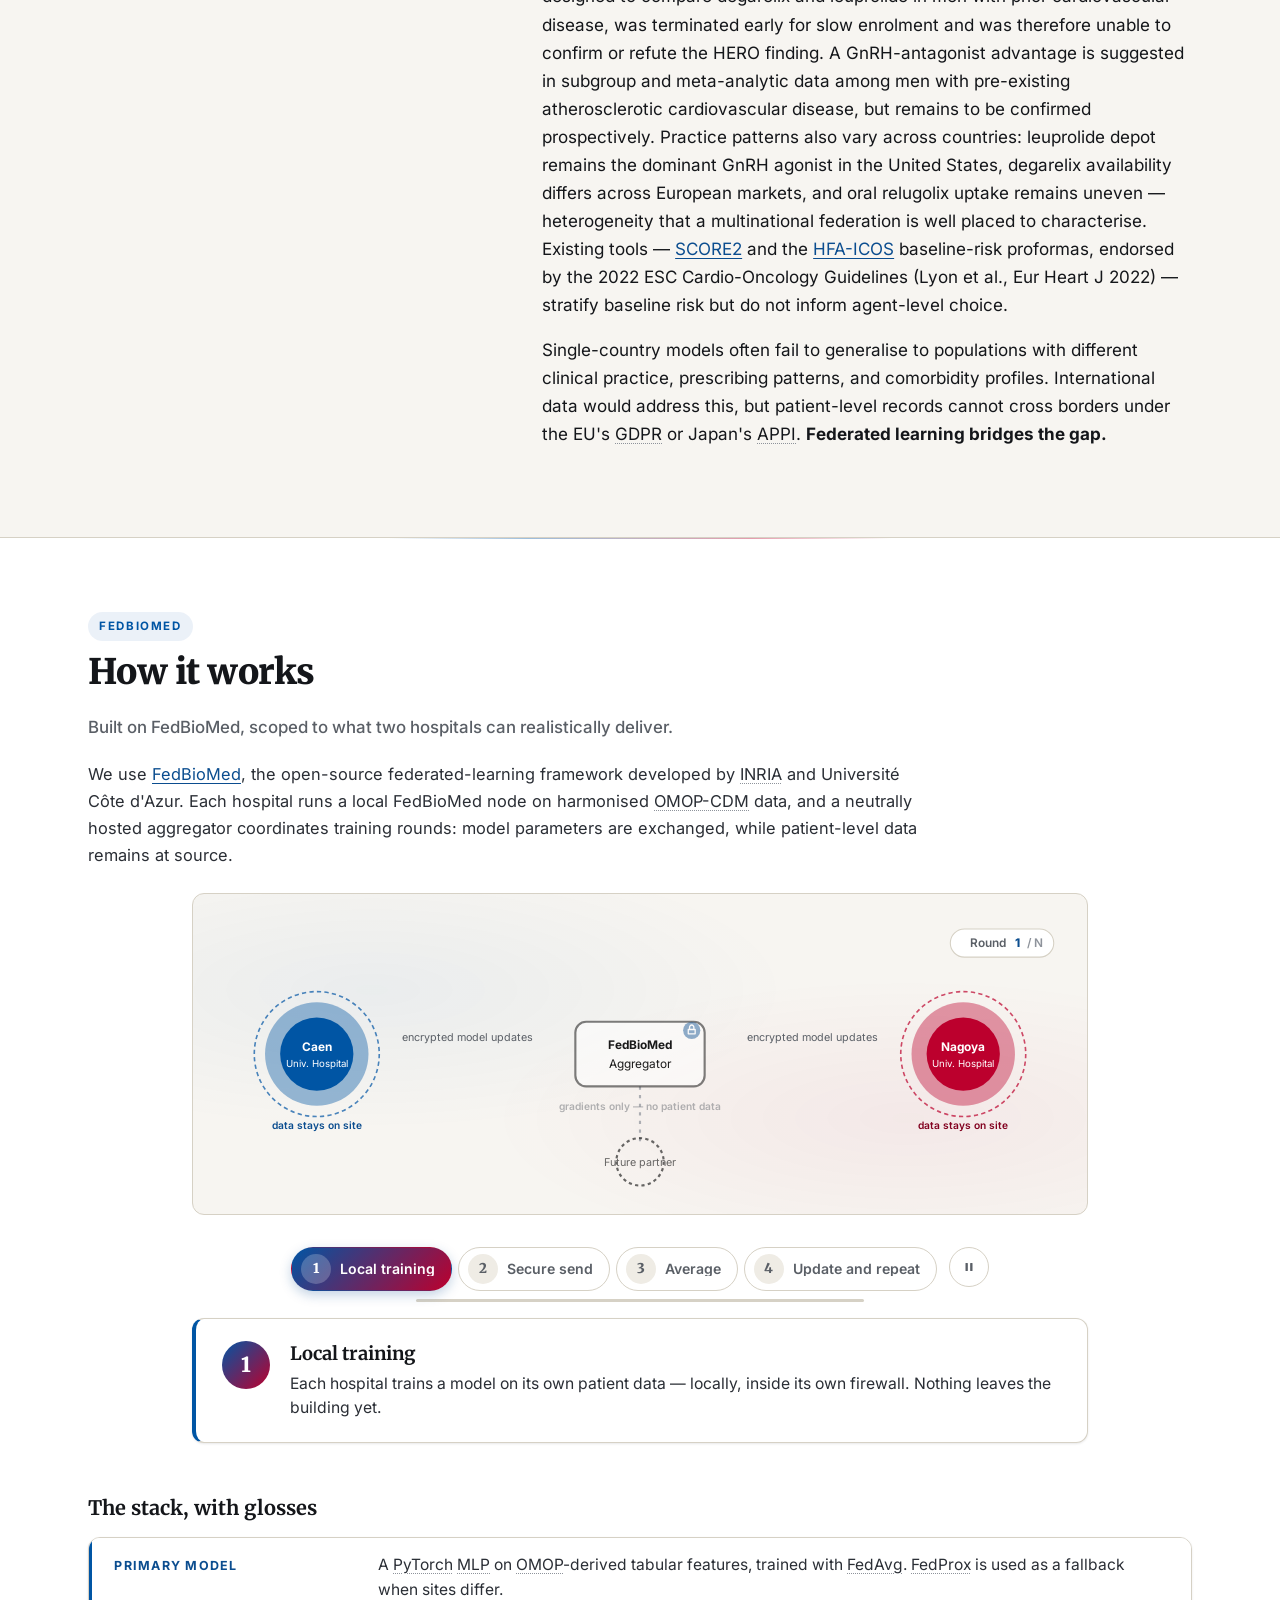
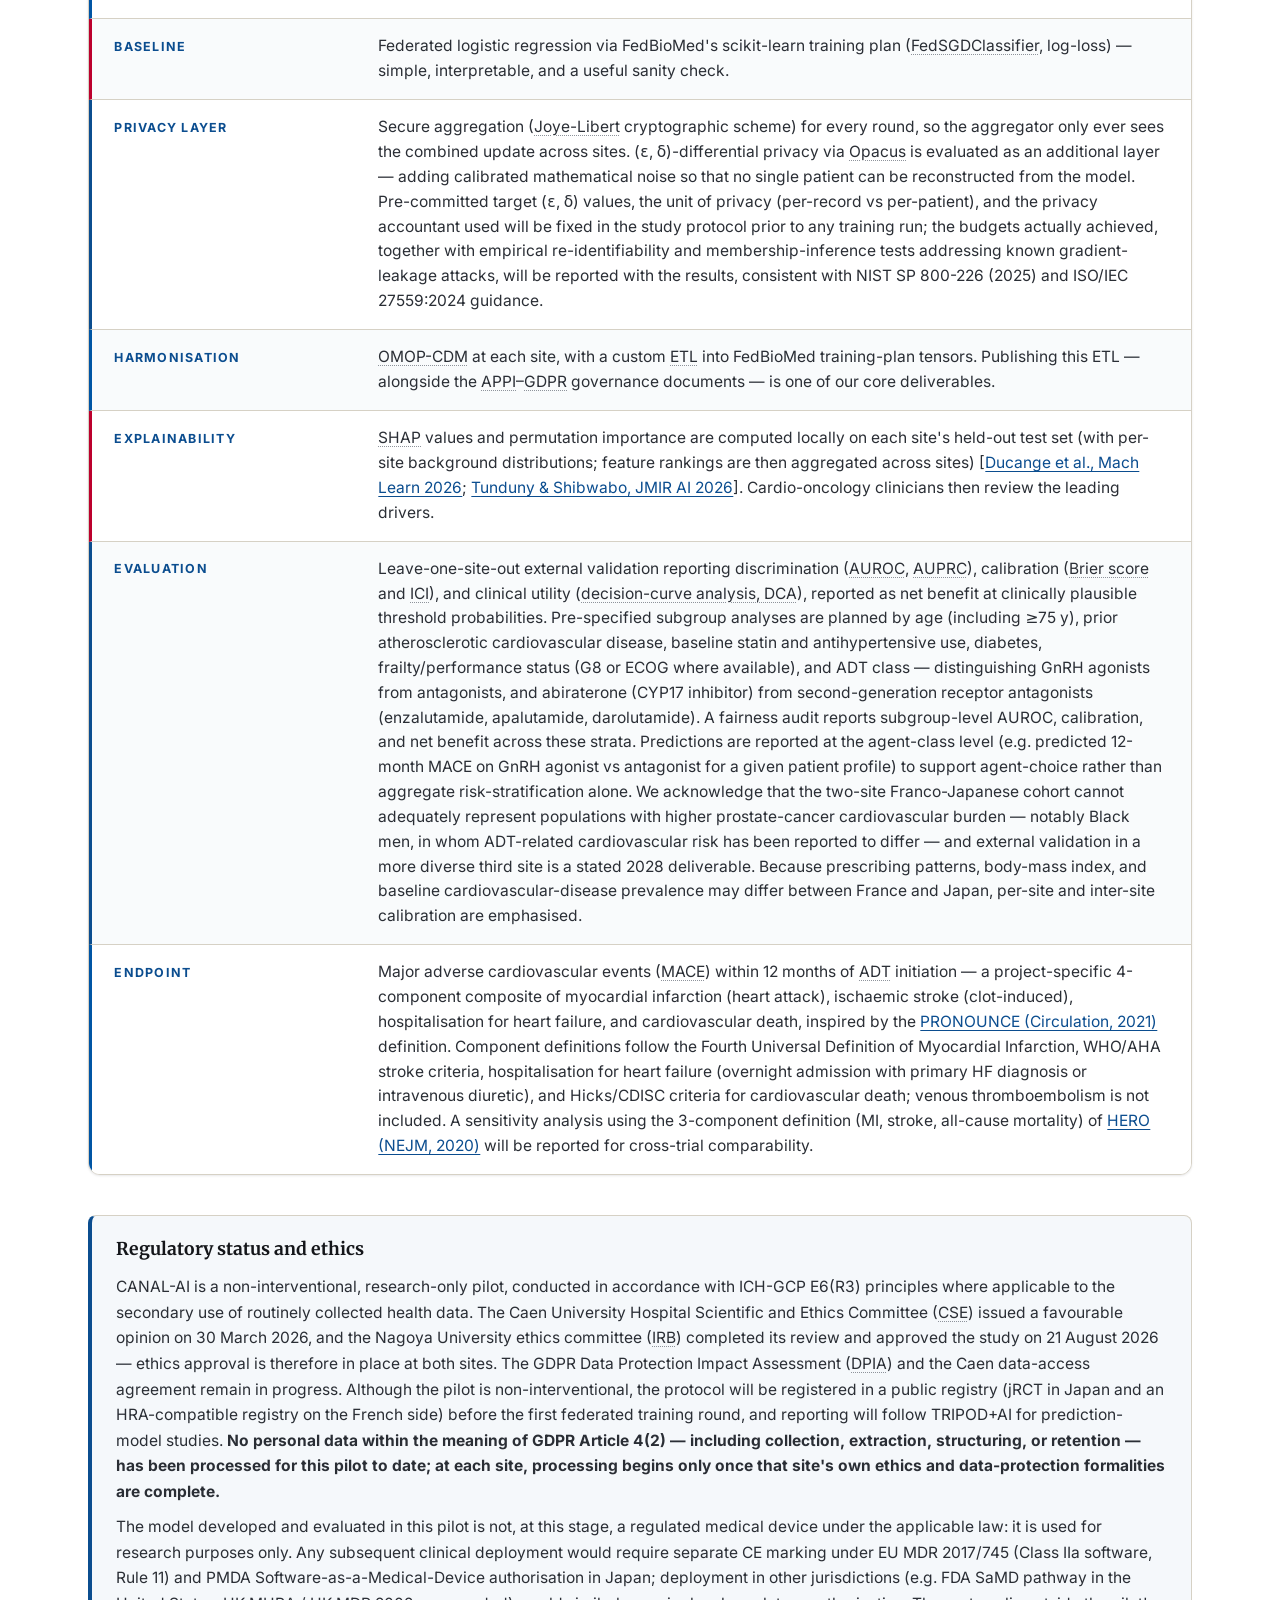
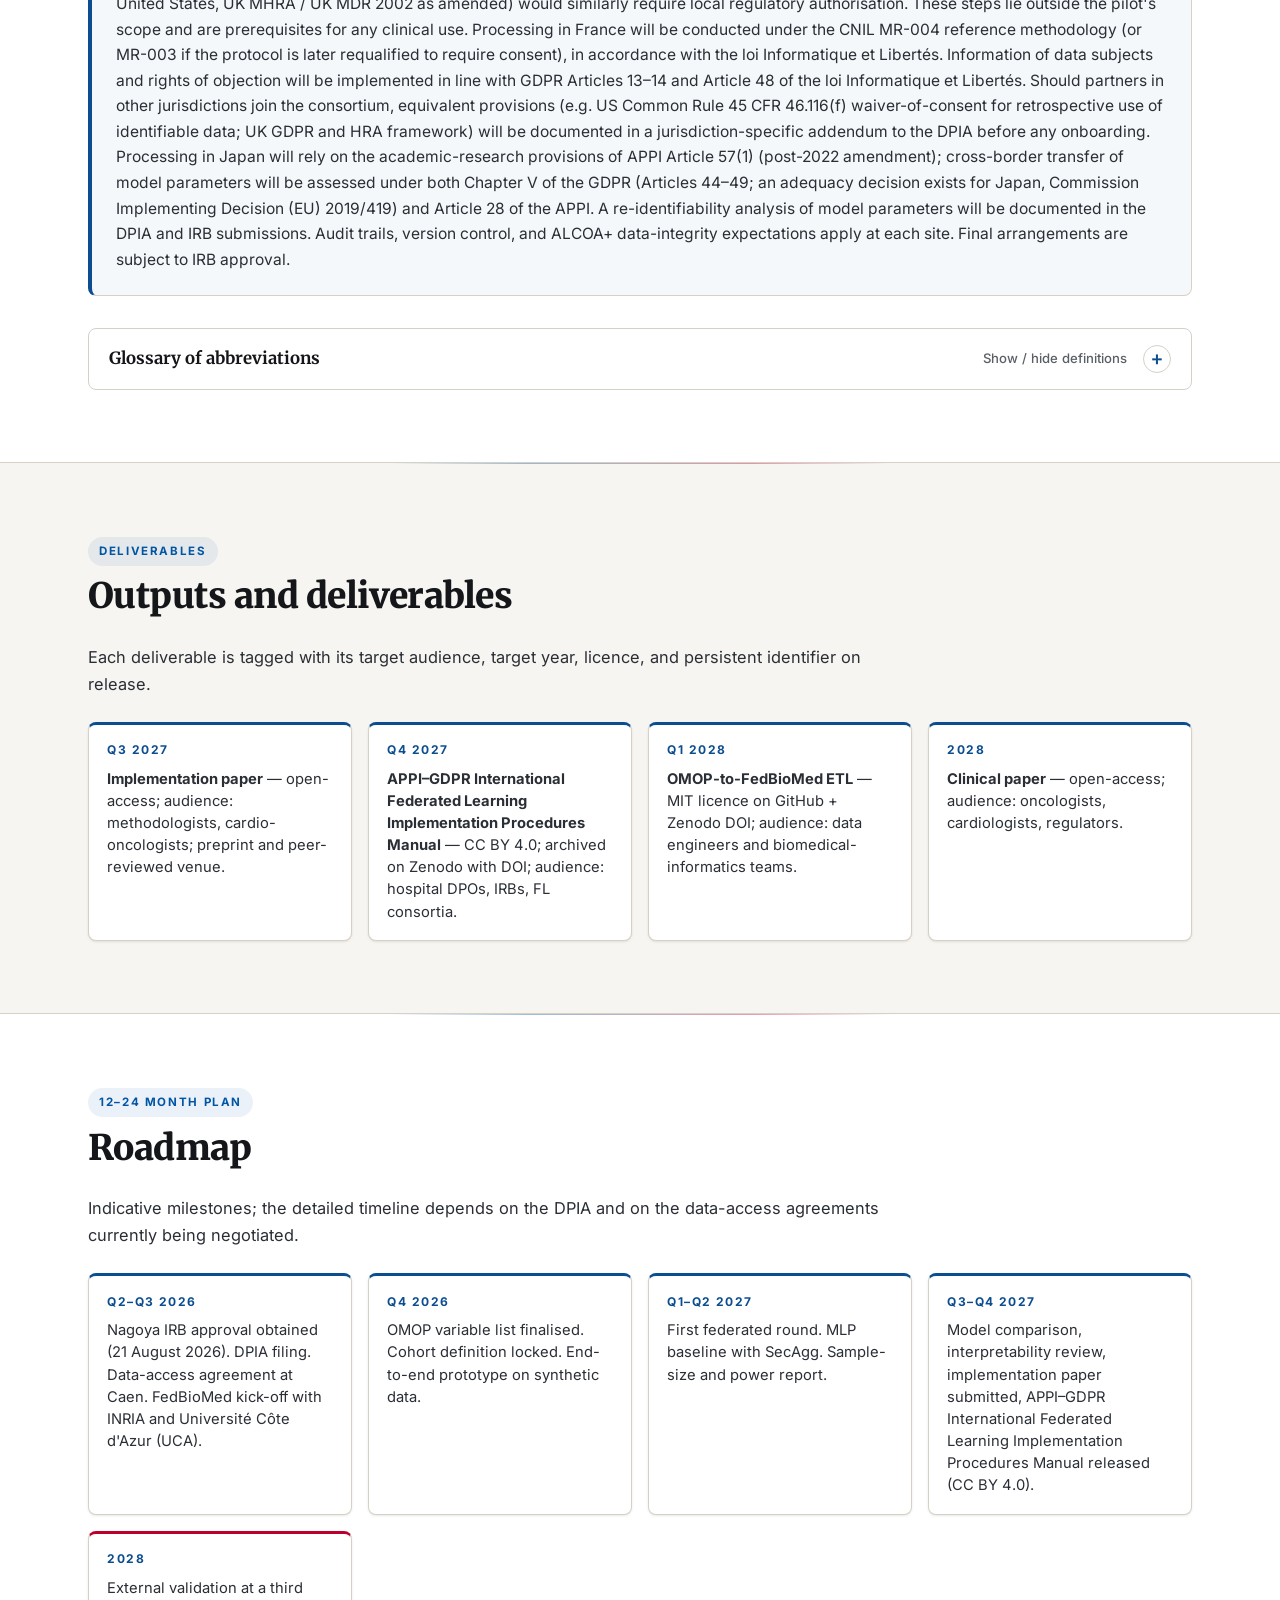
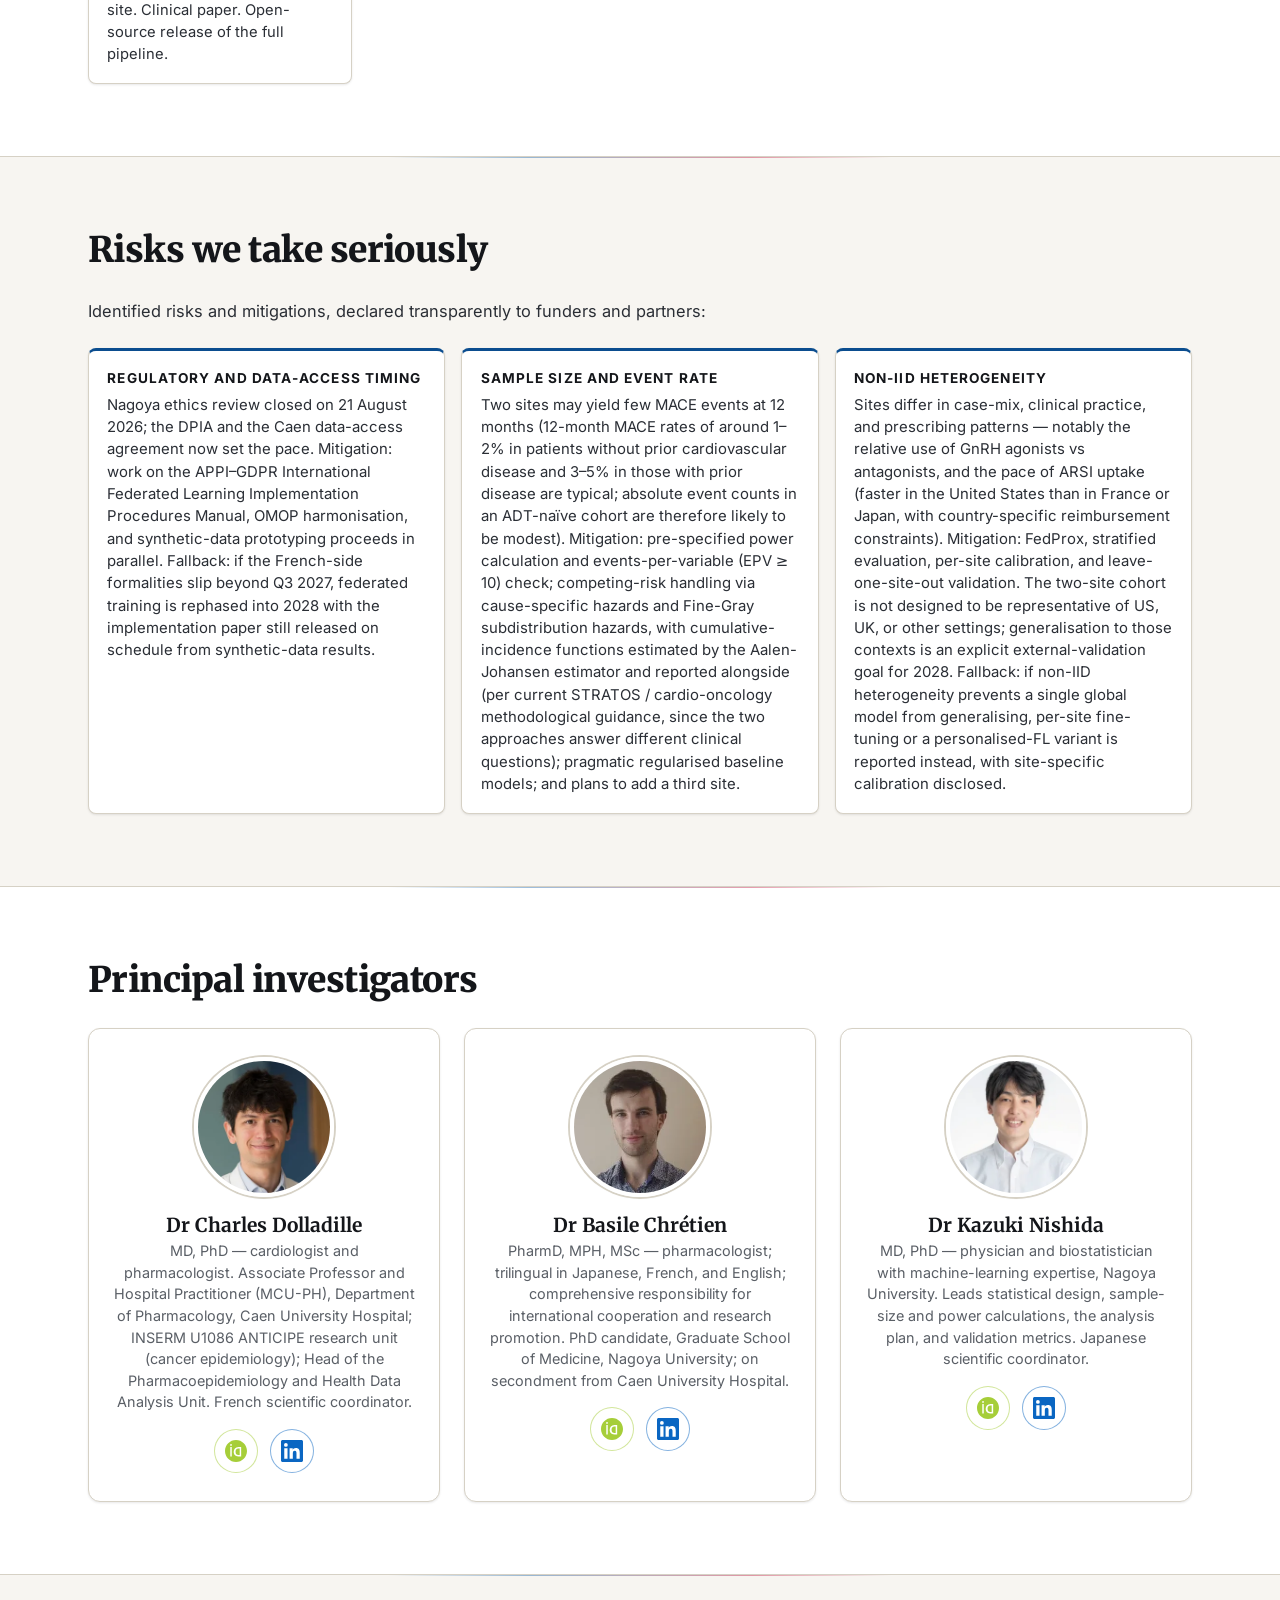
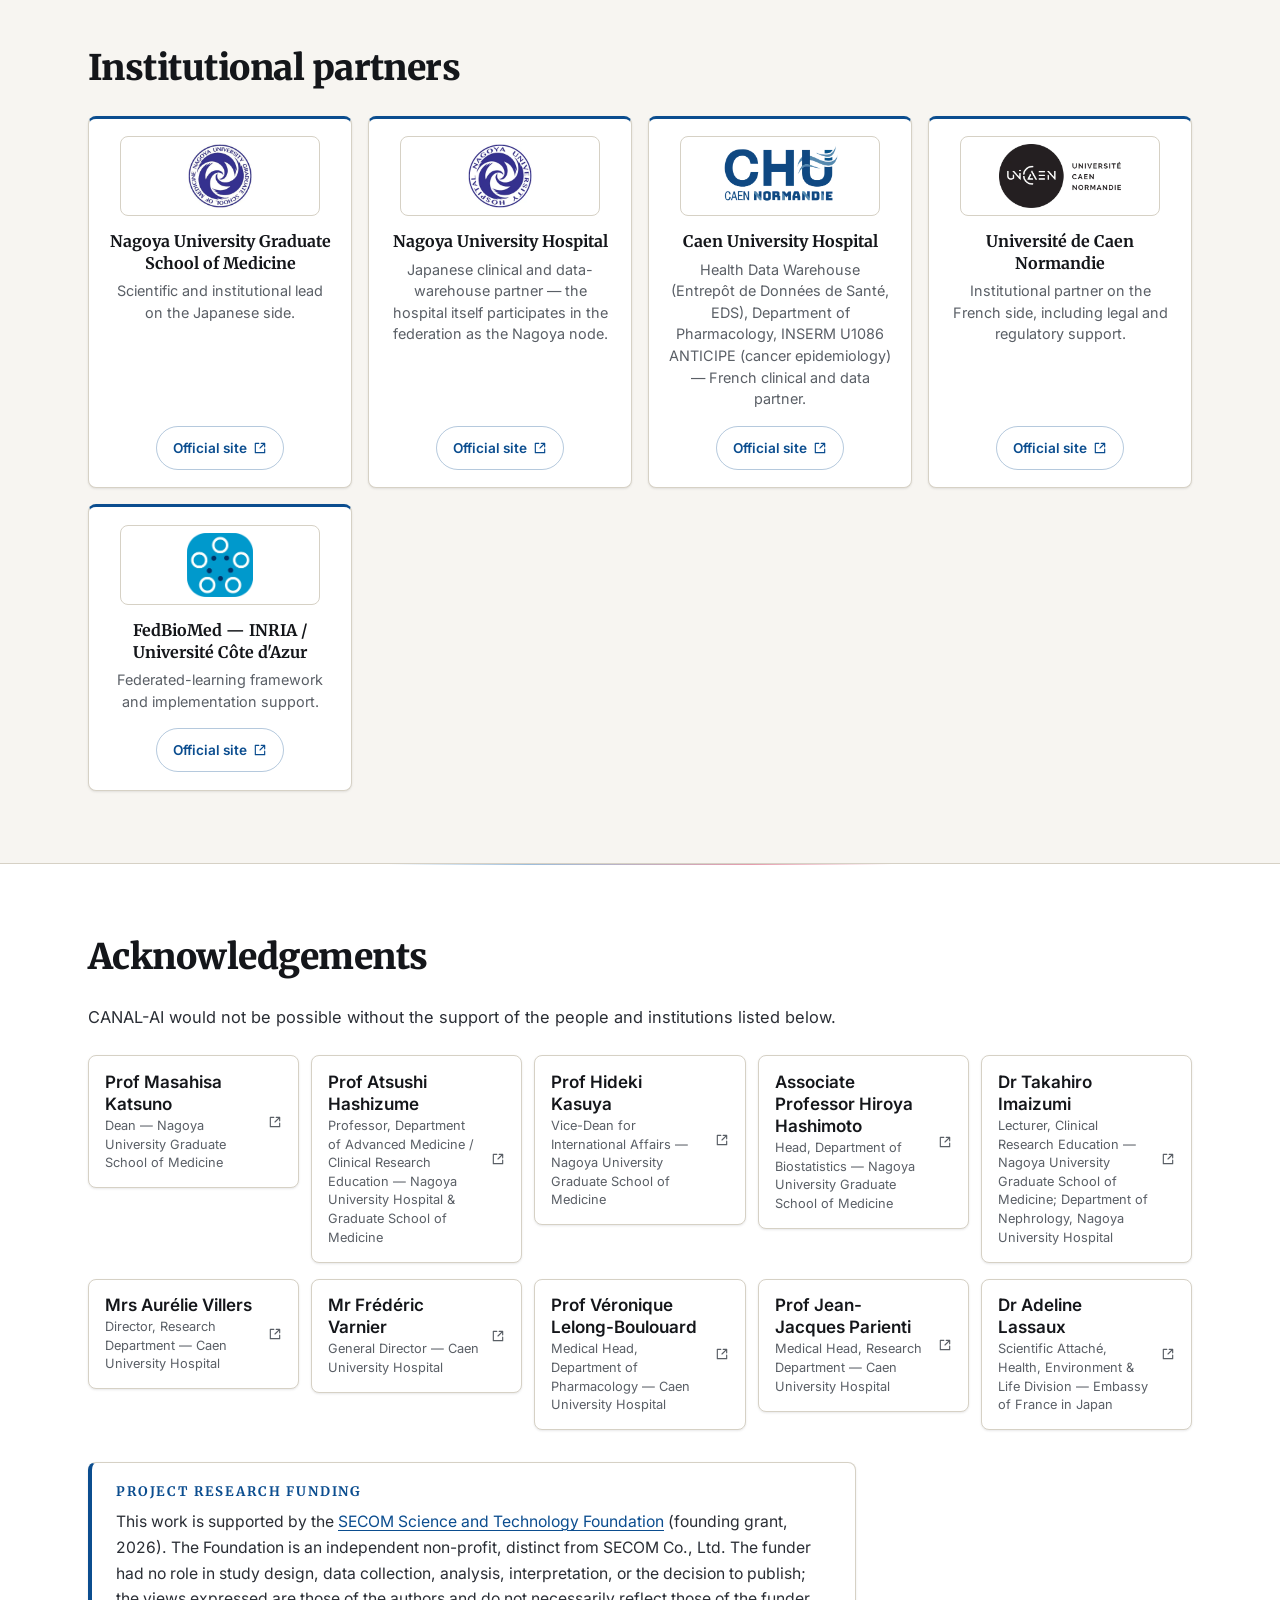
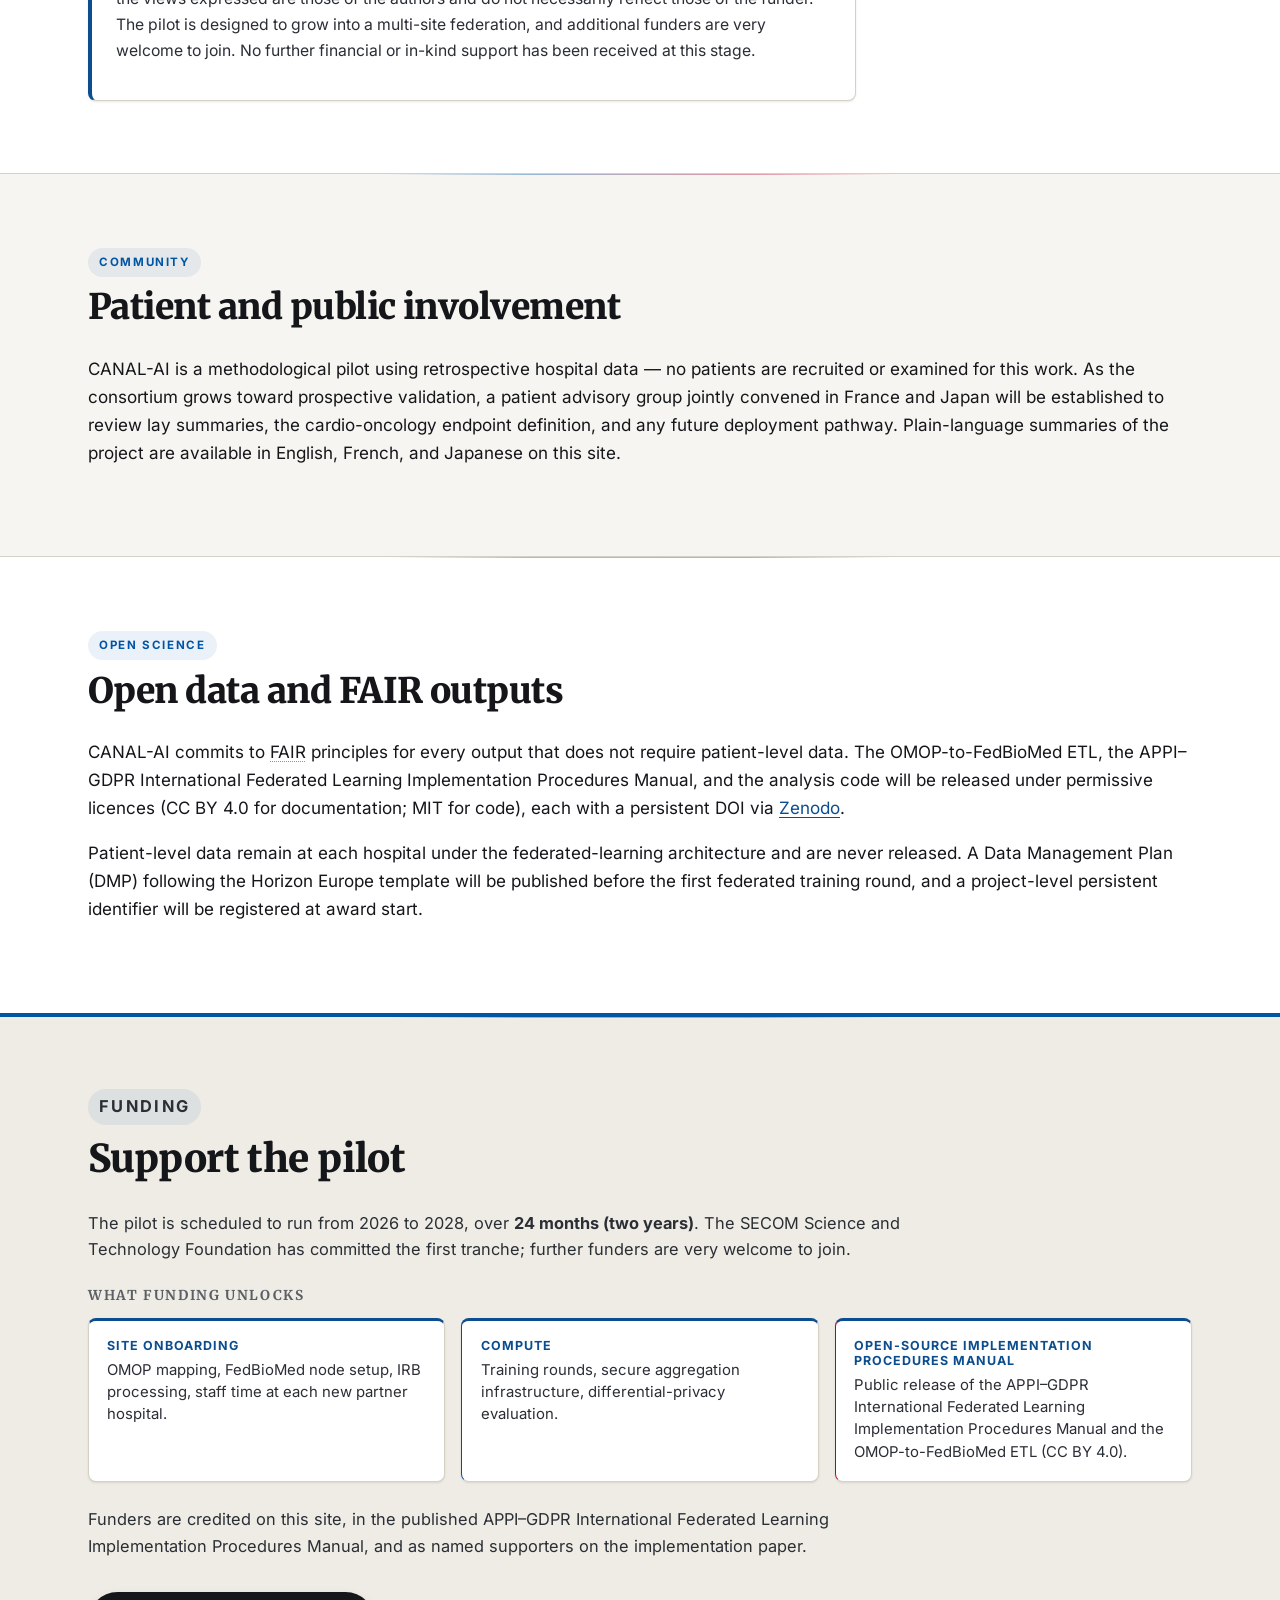
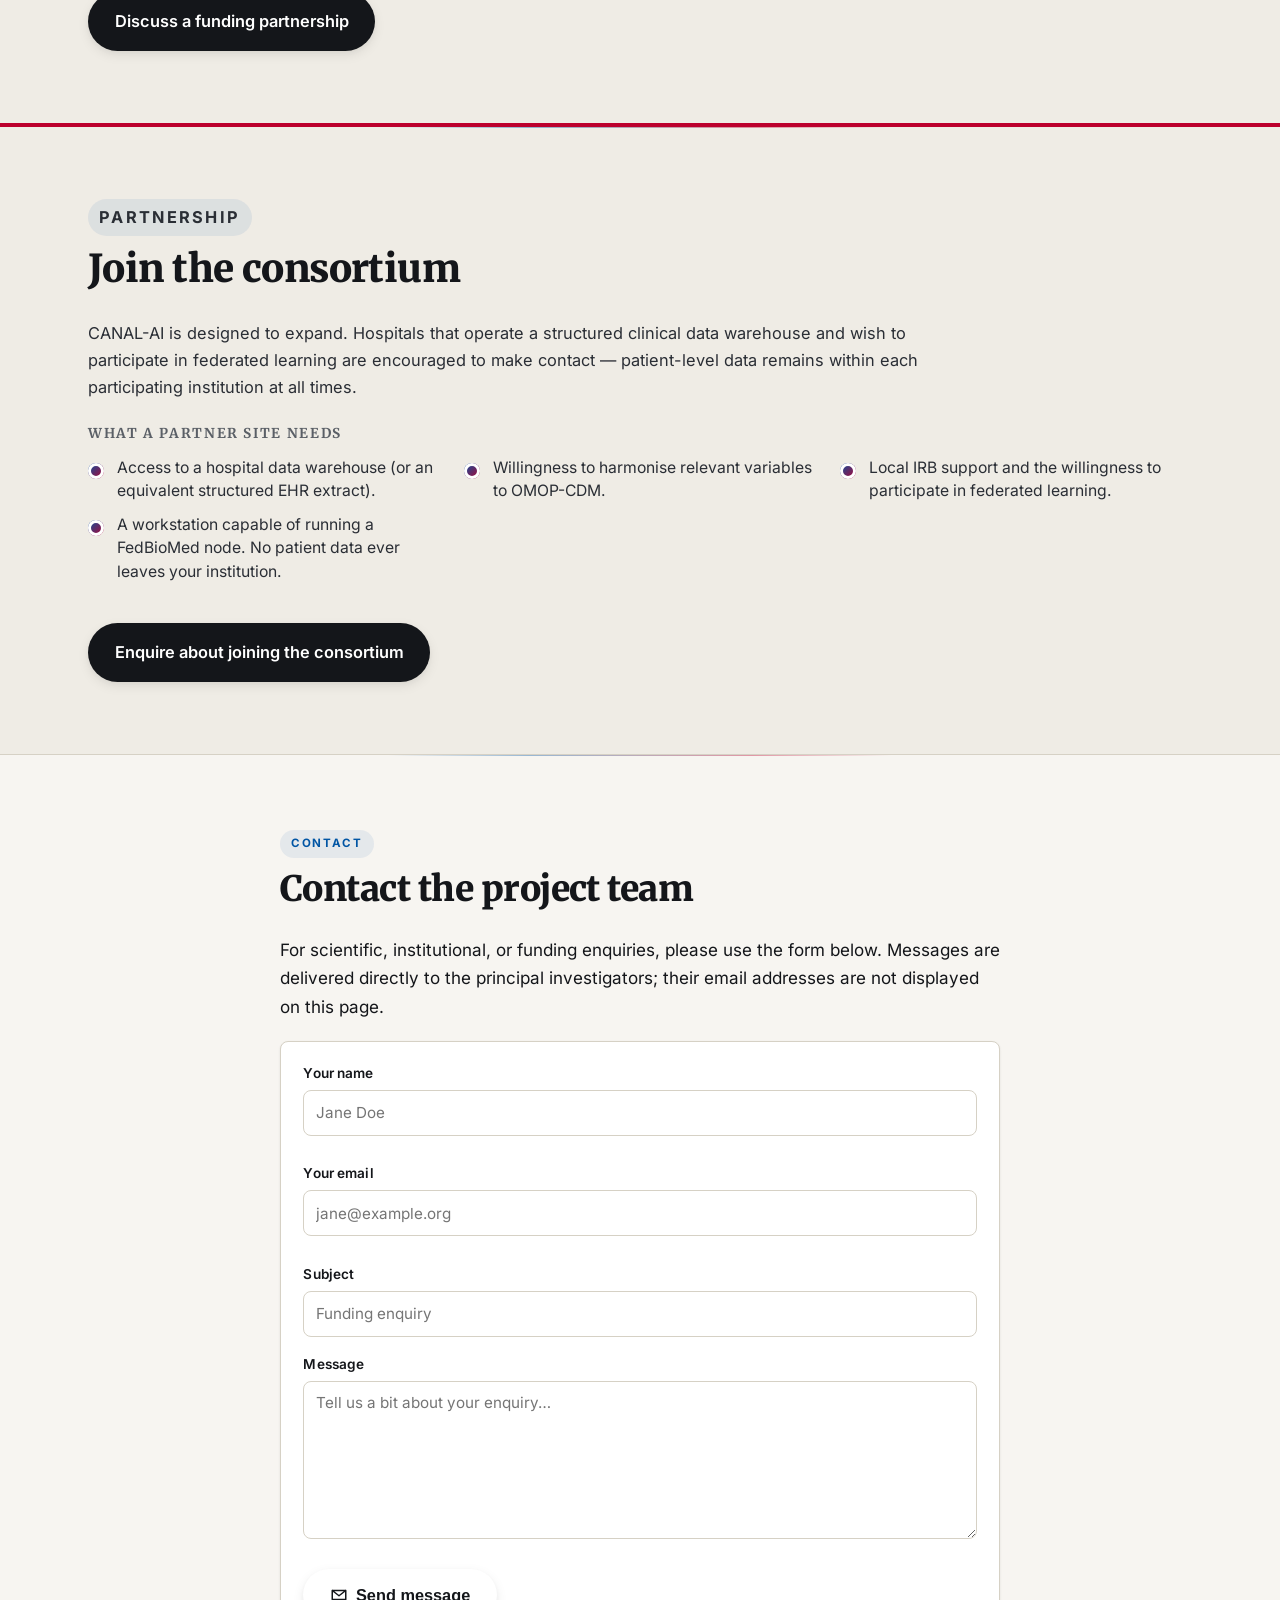
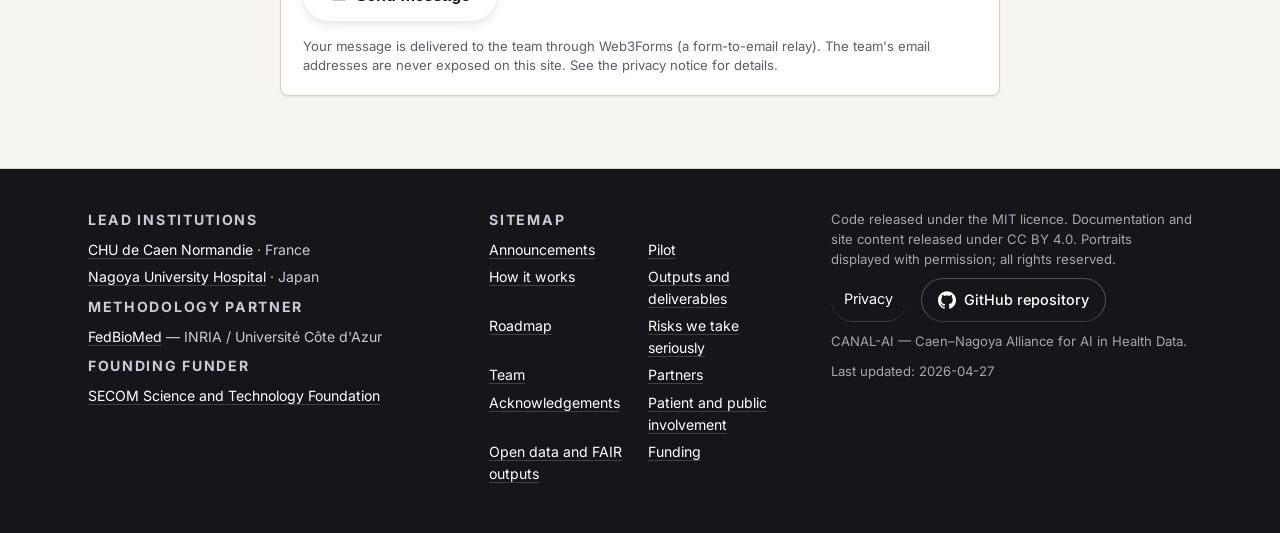
==== commit 5f3d43b8: "feat(site): add University of Helsinki delegation visit announcement A delegation from the Universit" ====
--- a/site/index.html
+++ b/site/index.html
@@ -190,6 +190,34 @@
   <div class="container">
     <h2 data-i18n="news.title">Announcements</h2>
     <ol class="timeline">
+
+      <!-- University of Helsinki delegation visit to Nagoya (flip card with photo) -->
+      <li class="timeline__flip" data-flip-state="auto">
+        <div class="timeline__flip-inner">
+          <div class="timeline__flip-face timeline__flip-face--front">
+            <time class="timeline__date" data-i18n="news.helsinki_date">27 August 2026</time>
+            <h3 class="timeline__title" data-i18n="news.helsinki_title">University of Helsinki delegation visits Nagoya University</h3>
+            <p class="timeline__body" data-i18n="news.helsinki_body">On 27 August 2026, a delegation from the University of Helsinki visited Nagoya University. CANAL-AI was presented as part of the programme, and the two sides are now planning to work together on the project. The day closed with a dinner bringing the Finnish delegation together with their Nagoya University hosts.</p>
+            <div class="timeline__flip-controls">
+              <a class="timeline__flip-link" href="news.html?id=helsinki" data-blank-ja="true"
+                 data-i18n="news.visit_read_more">Read more</a>
+              <button type="button" class="timeline__flip-link timeline__flip-link--icon" data-action="flip"
+                      data-i18n="news.visit_see_photo">See photo</button>
+            </div>
+          </div>
+          <div class="timeline__flip-face timeline__flip-face--back">
+            <picture>
+              <source type="image/webp" srcset="assets/photos/visit-helsinki.webp">
+              <img src="assets/photos/visit-helsinki.jpg"
+                   width="1600" height="1200" loading="lazy" decoding="async"
+                   data-i18n-attr="alt:news.helsinki_alt"
+                   alt="CANAL-AI presented to the University of Helsinki delegation at Nagoya University, 27 August 2026">
+            </picture>
+            <button type="button" class="timeline__flip-link timeline__flip-link--overlay" data-action="flip"
+                    data-i18n="news.visit_see_text">Read text</button>
+          </div>
+        </div>
+      </li>
 
       <!-- Nagoya University ethics committee approval -->
       <li class="timeline__item">
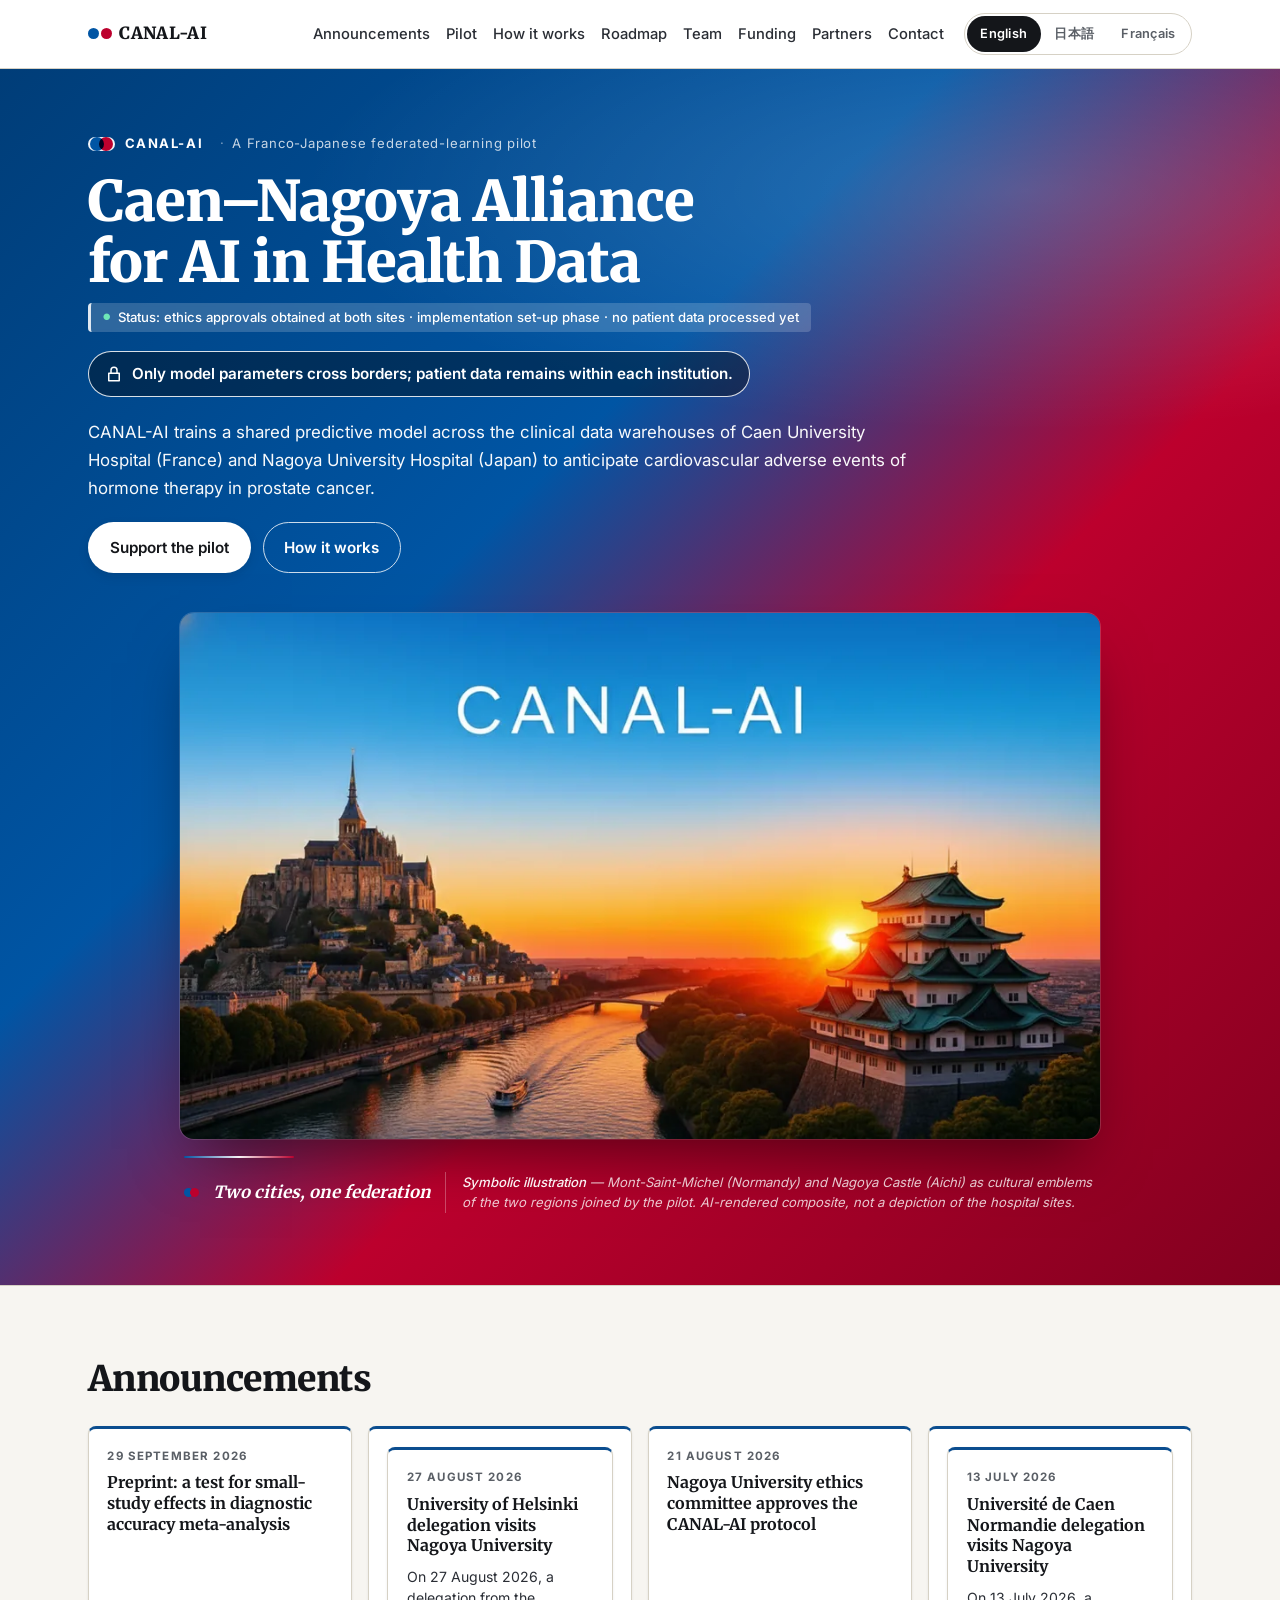
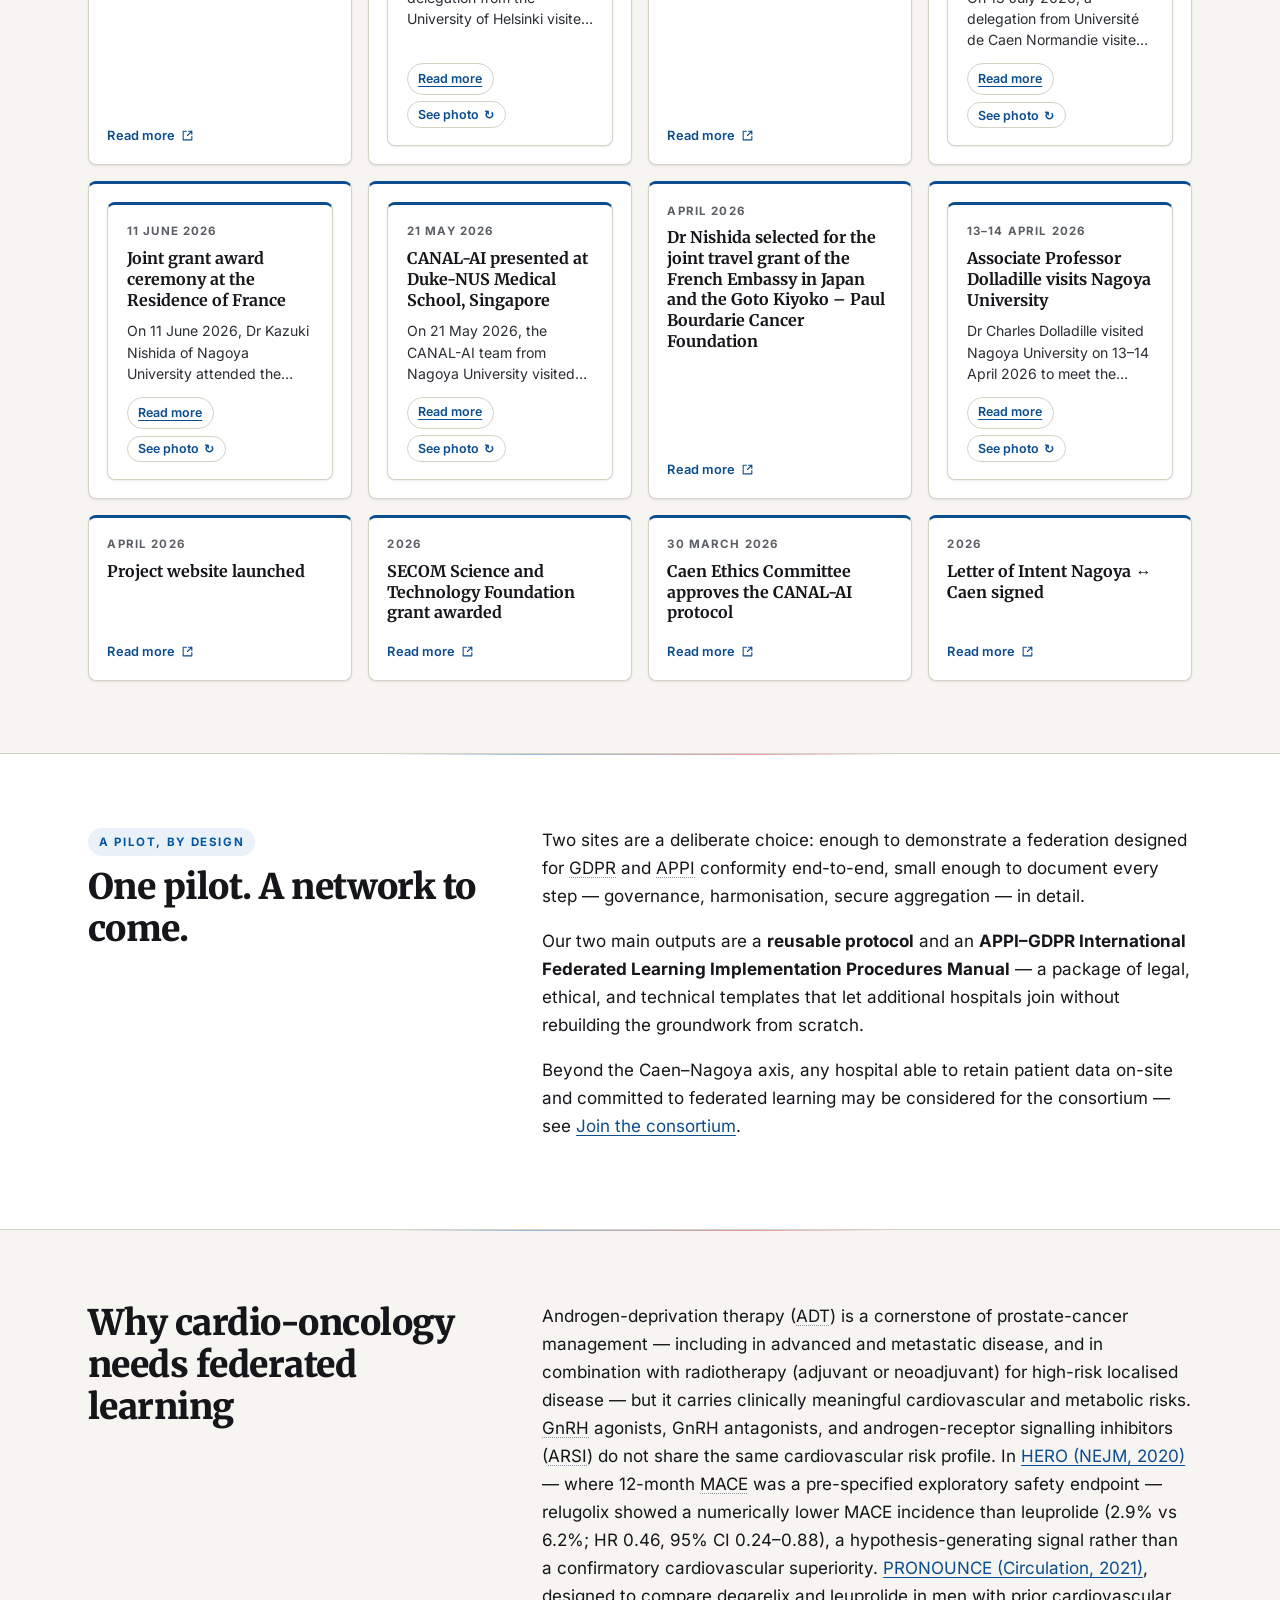
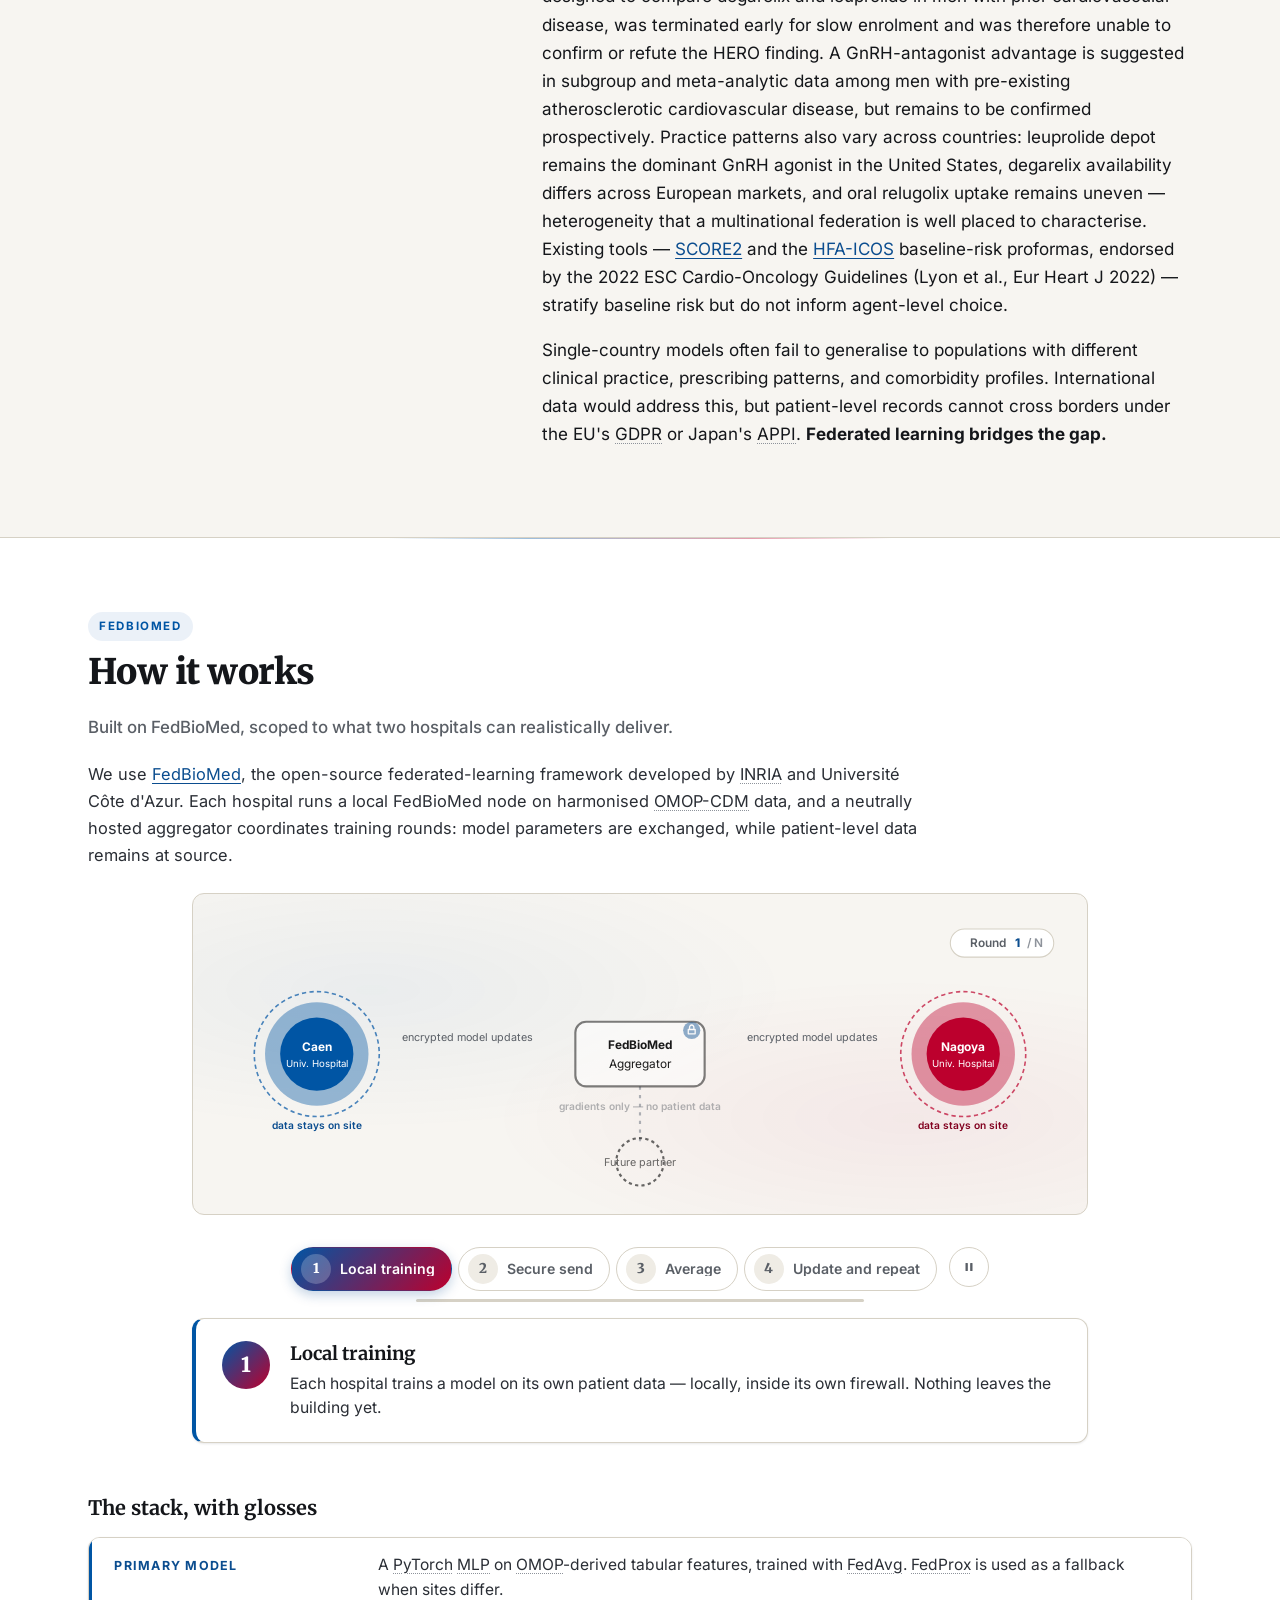
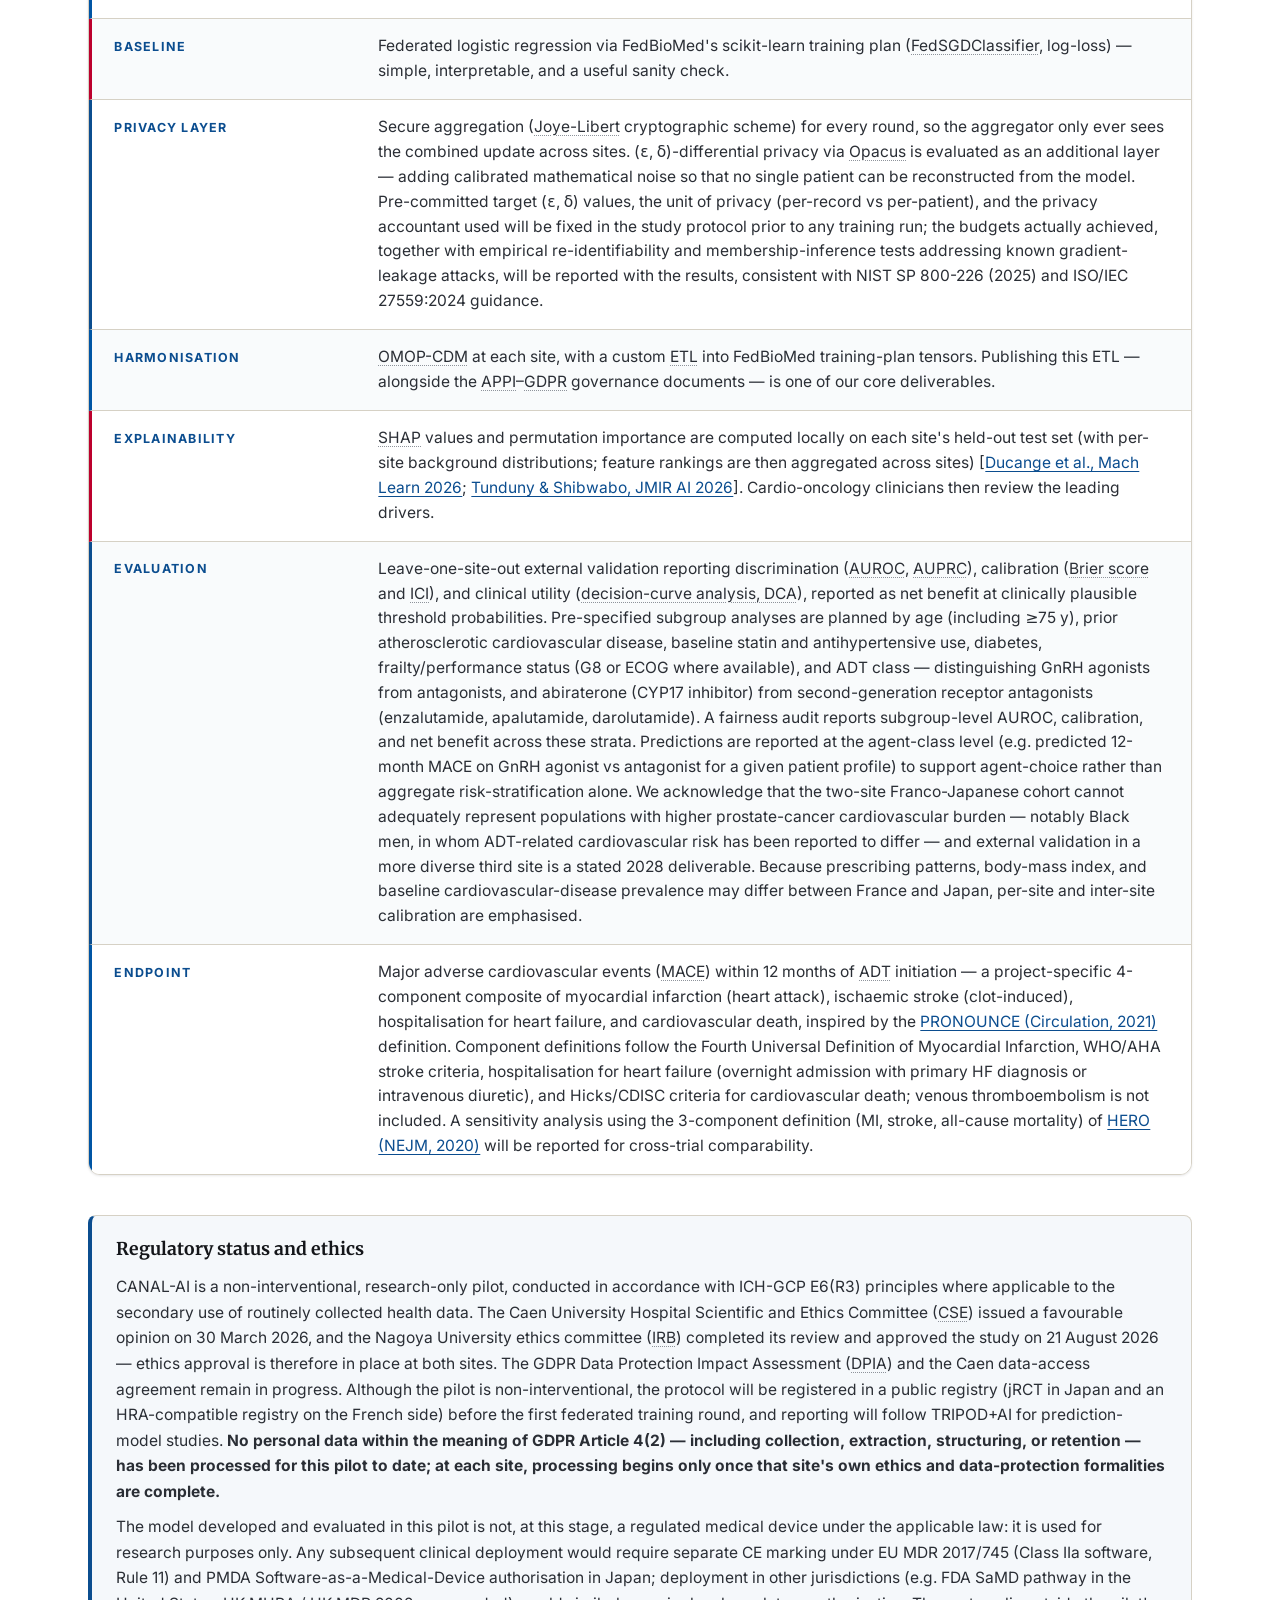
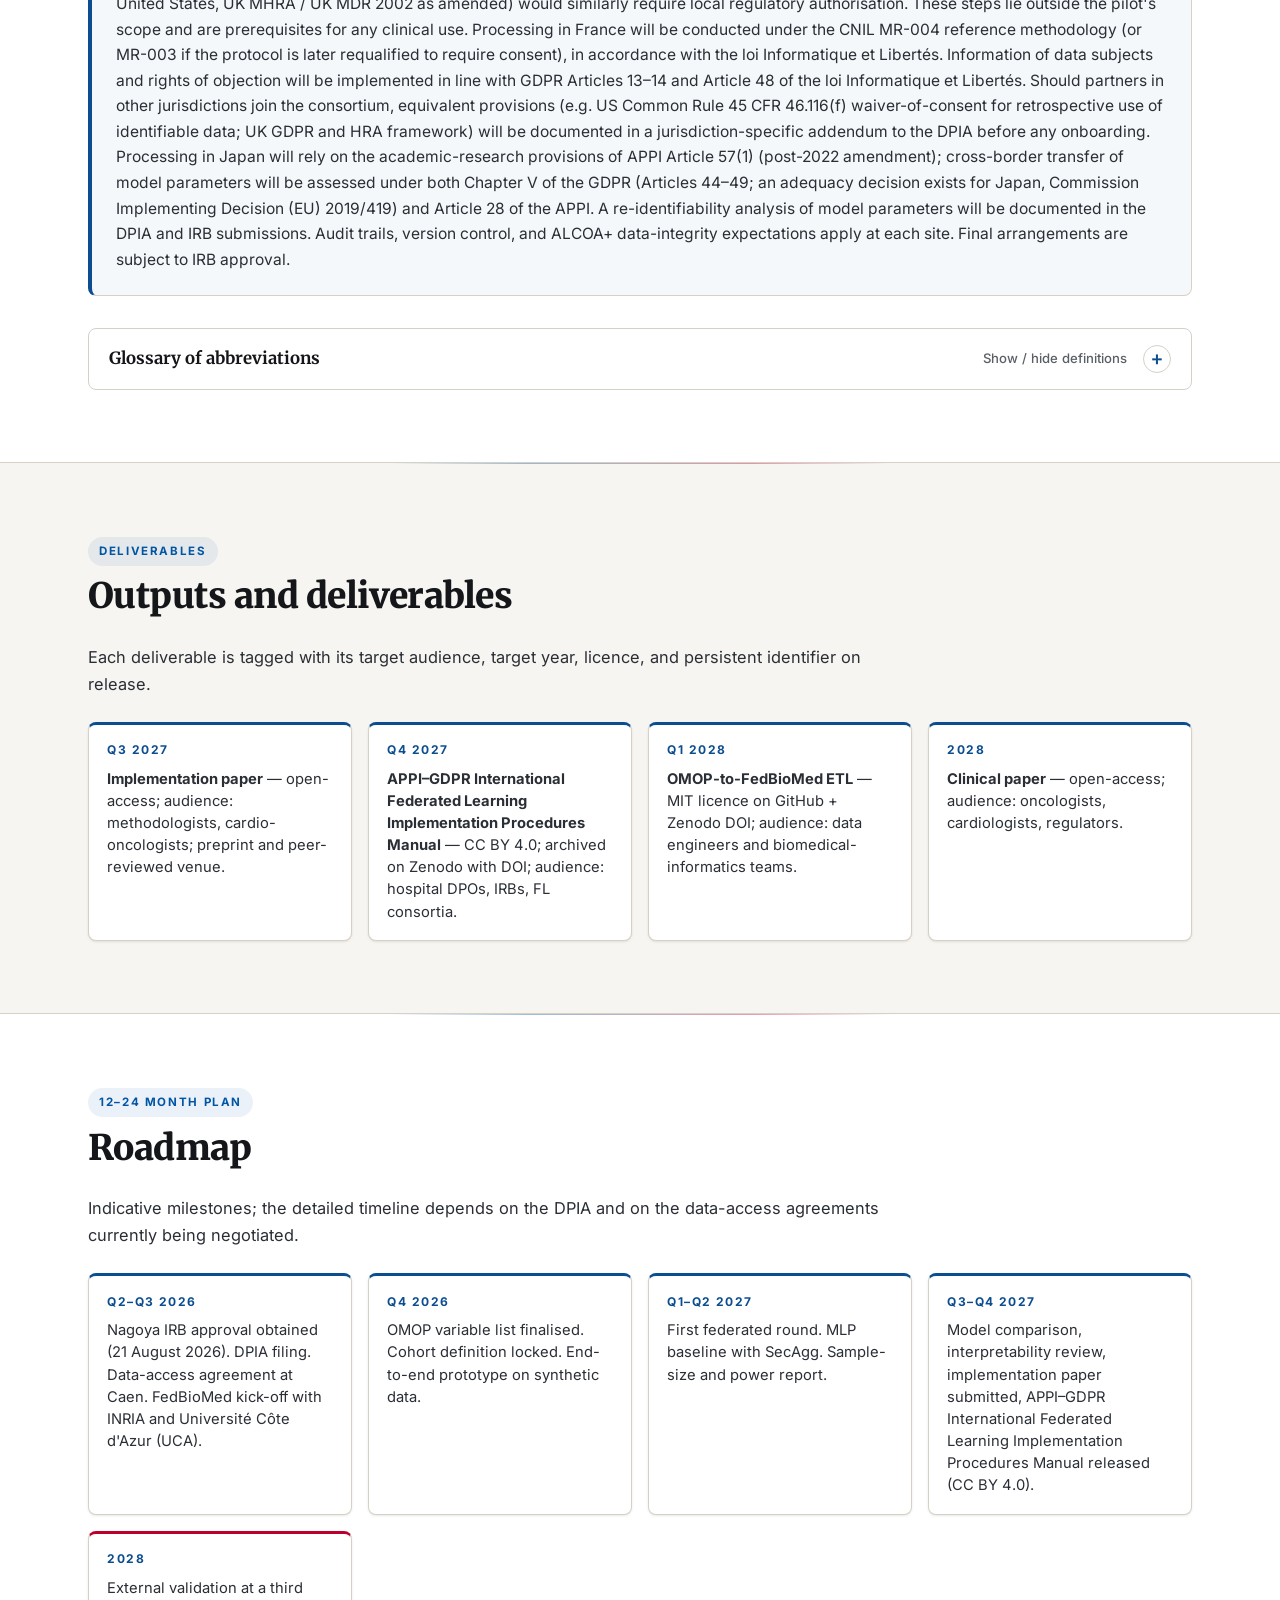
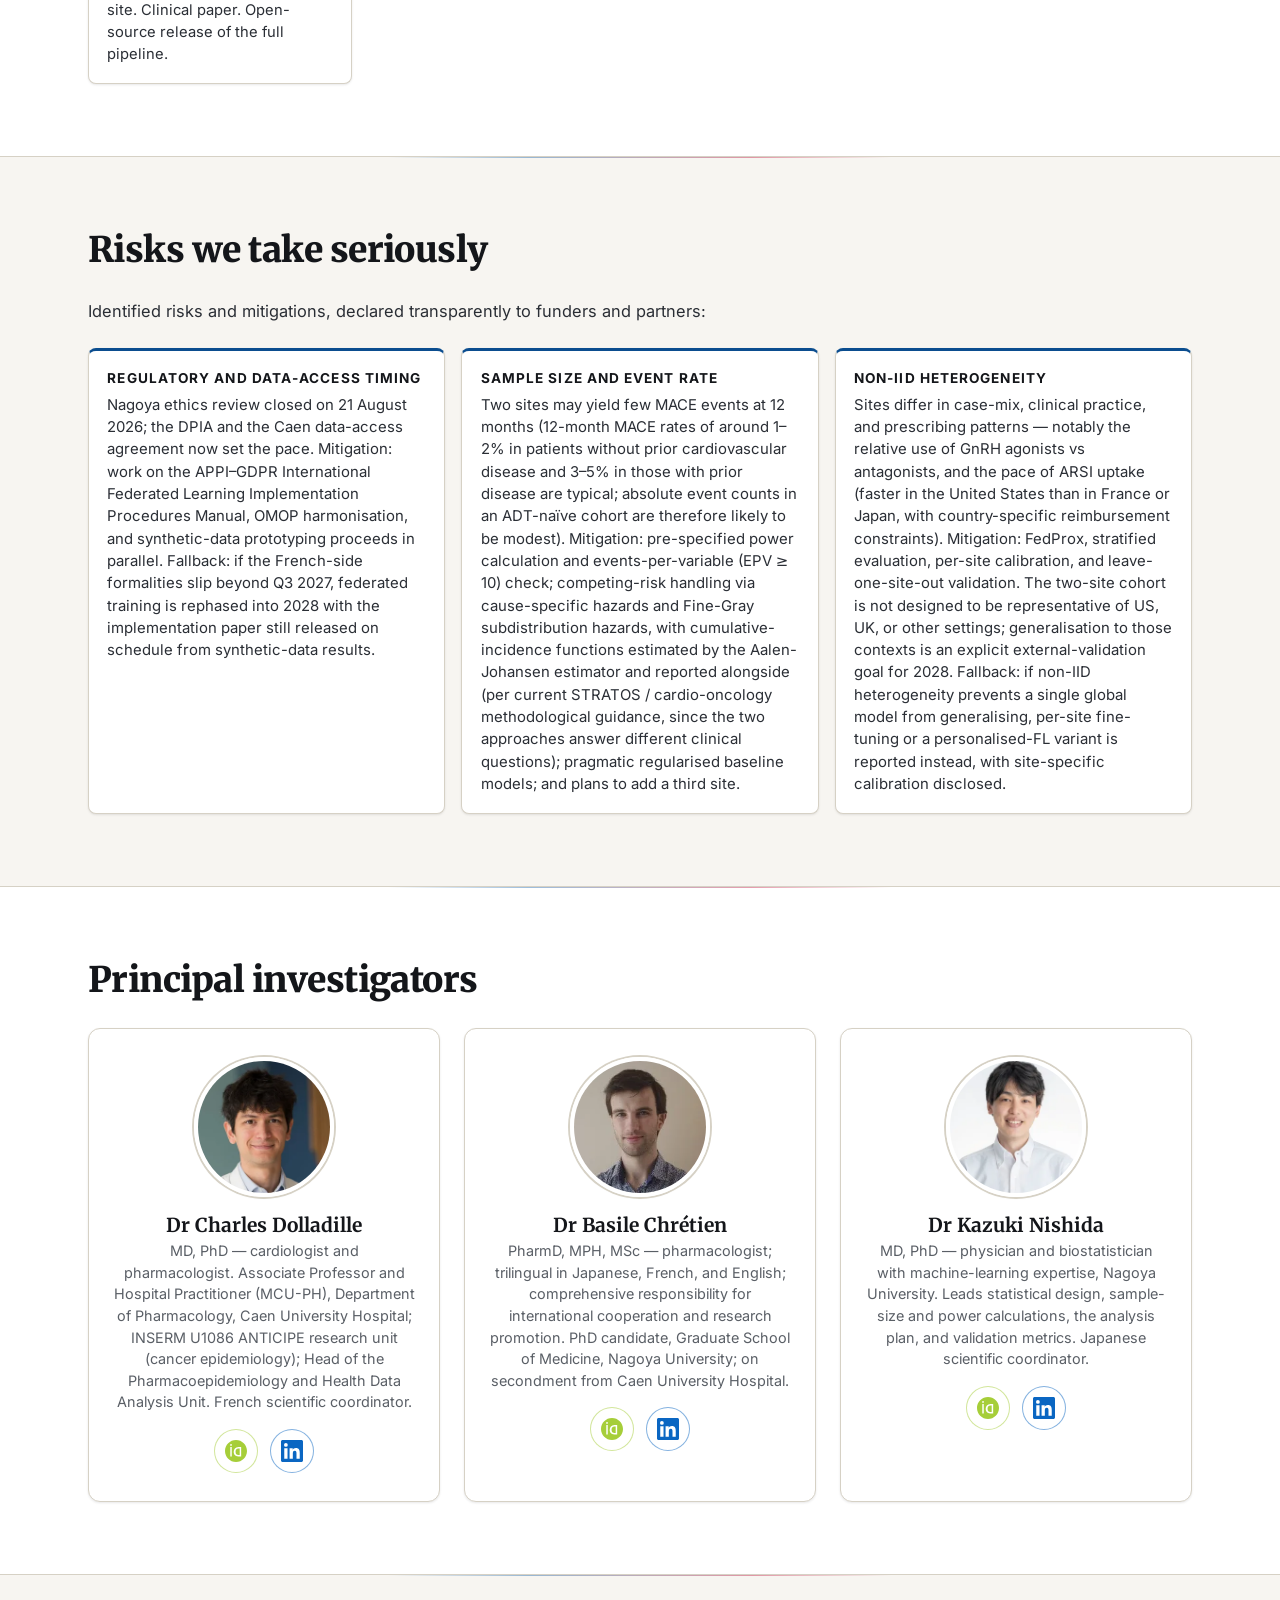
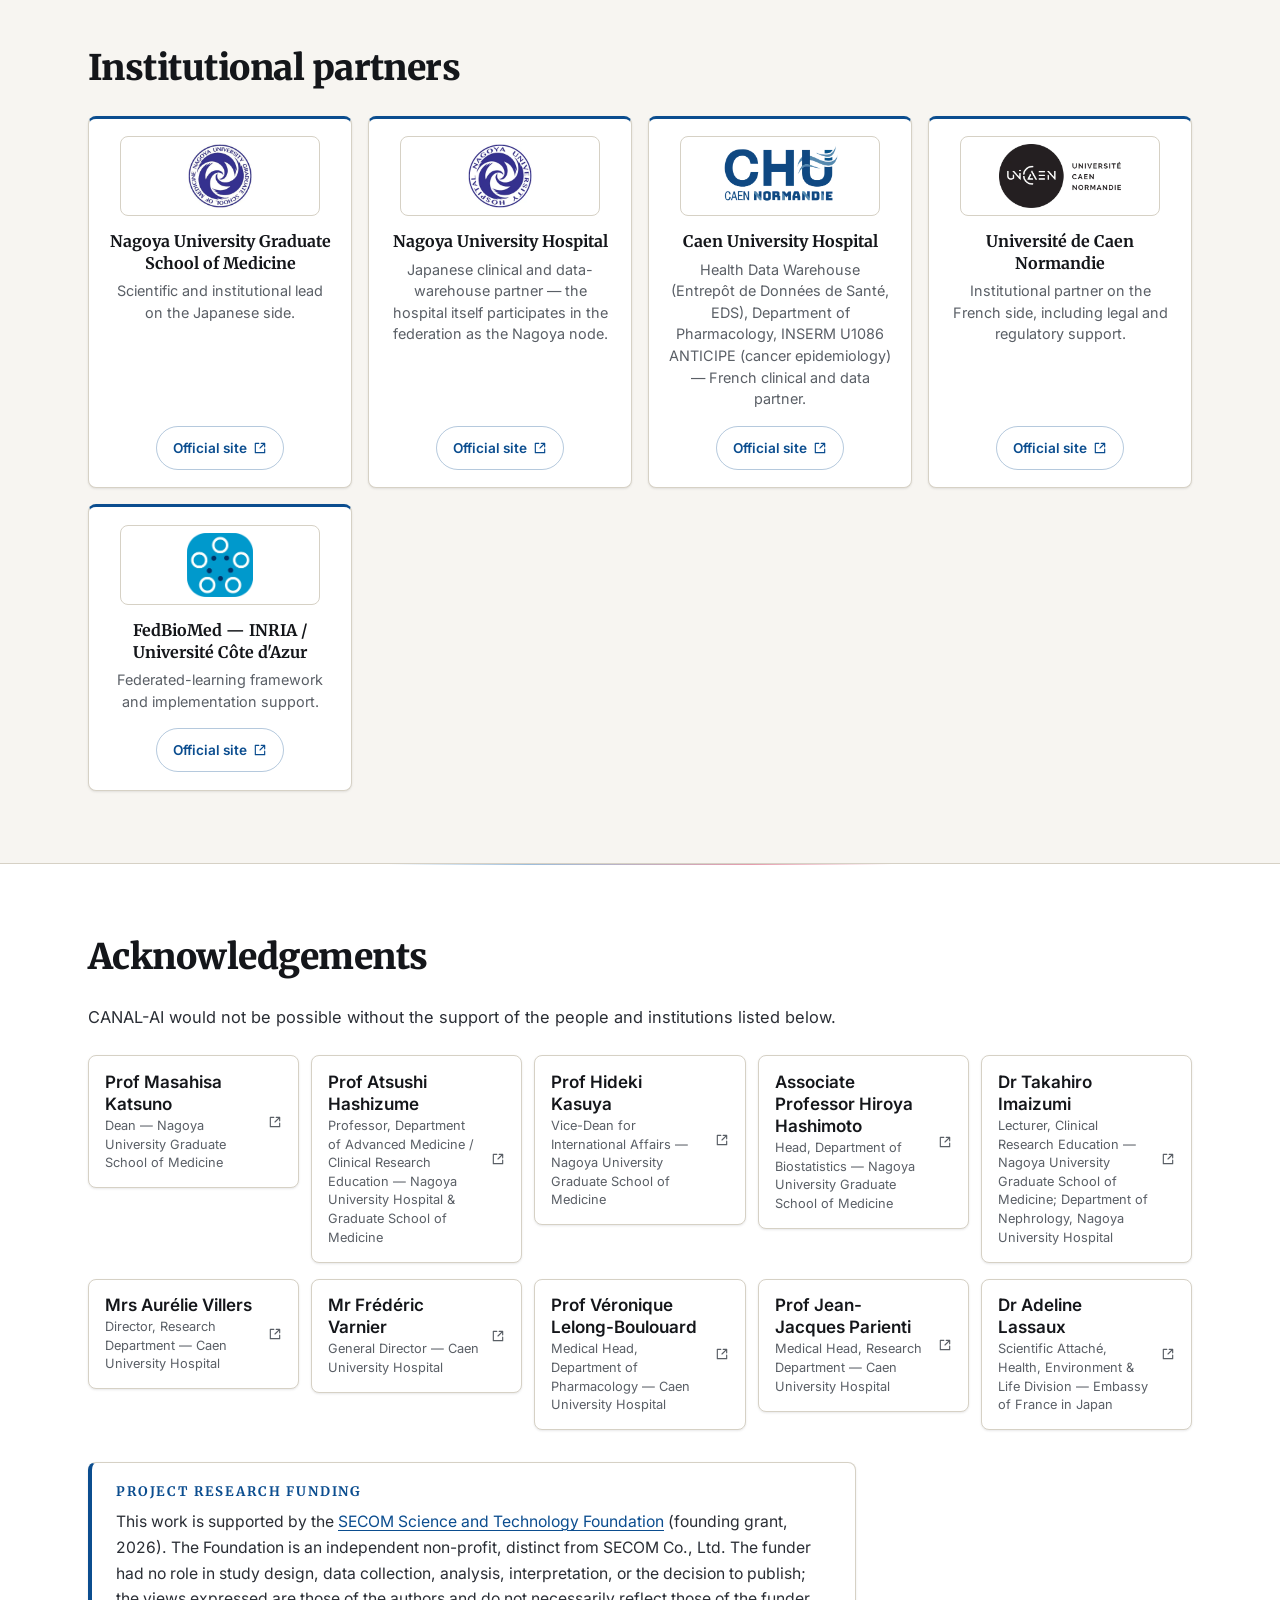
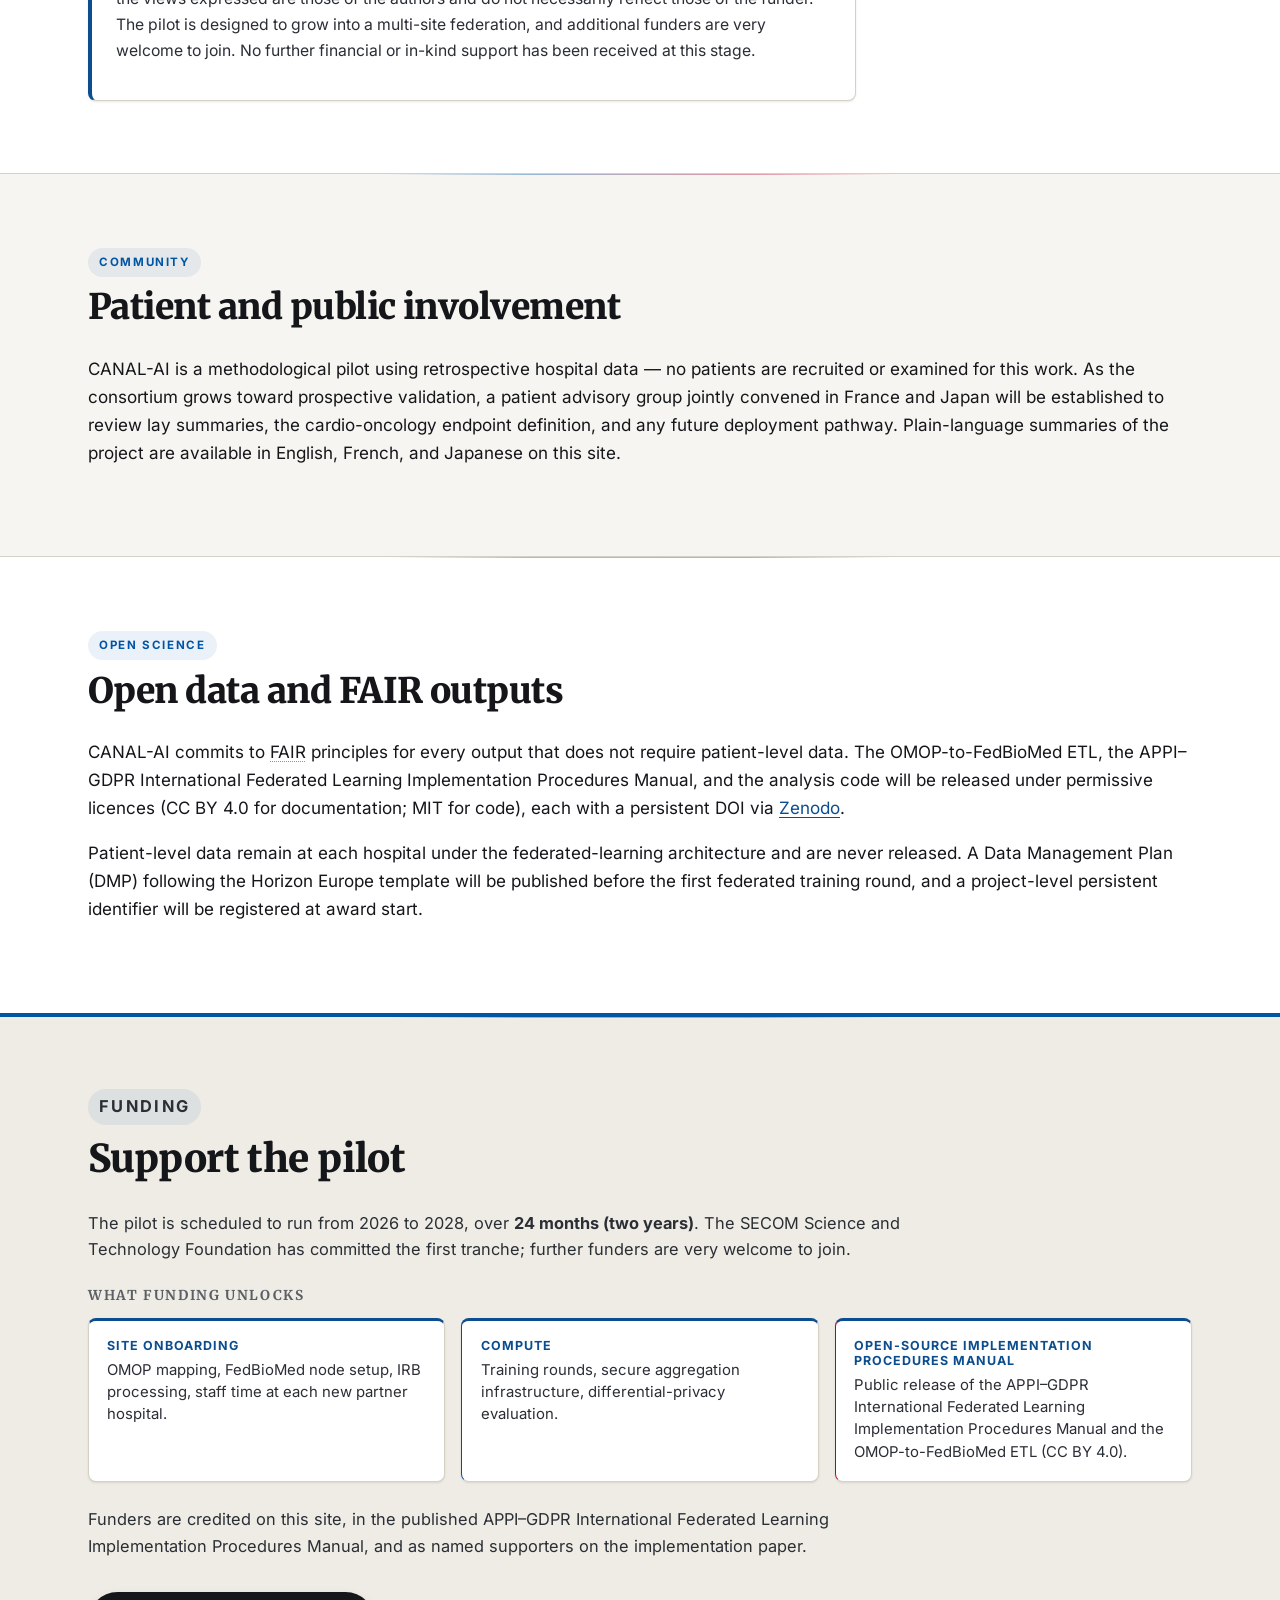
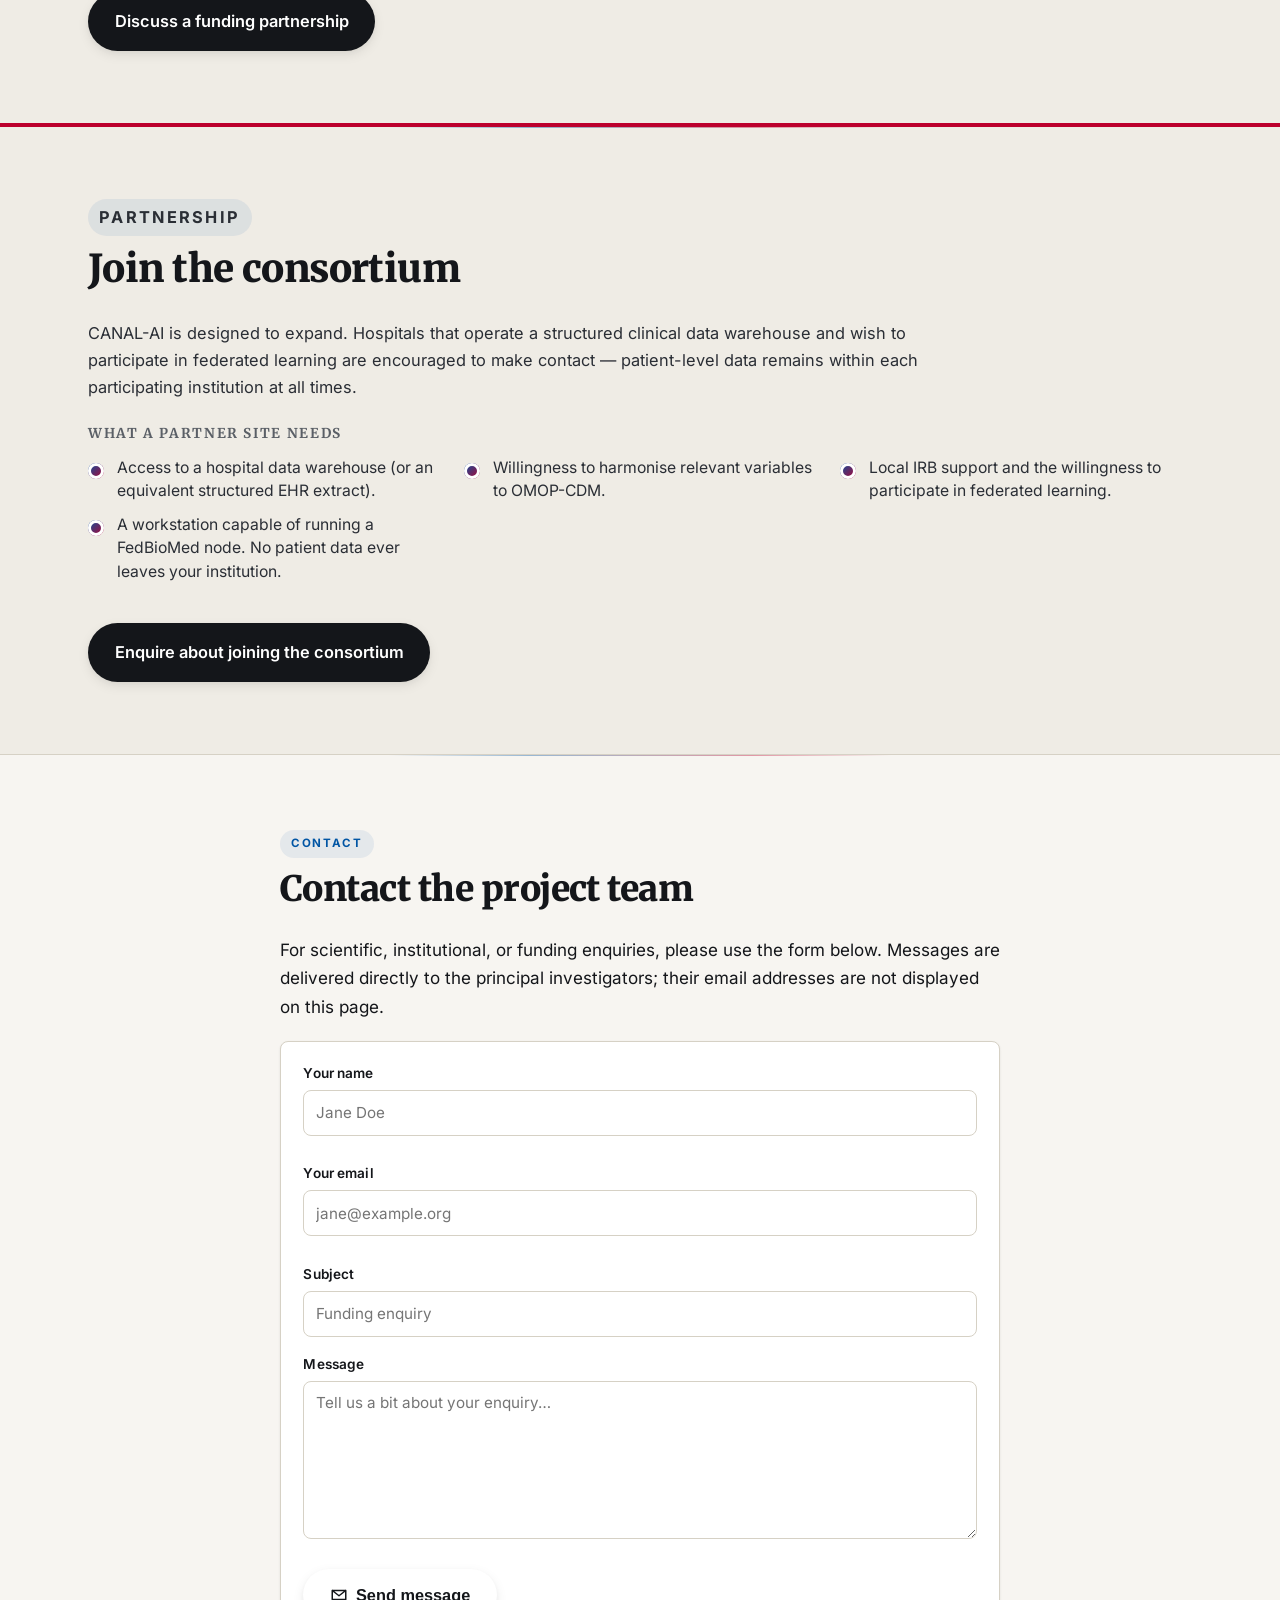
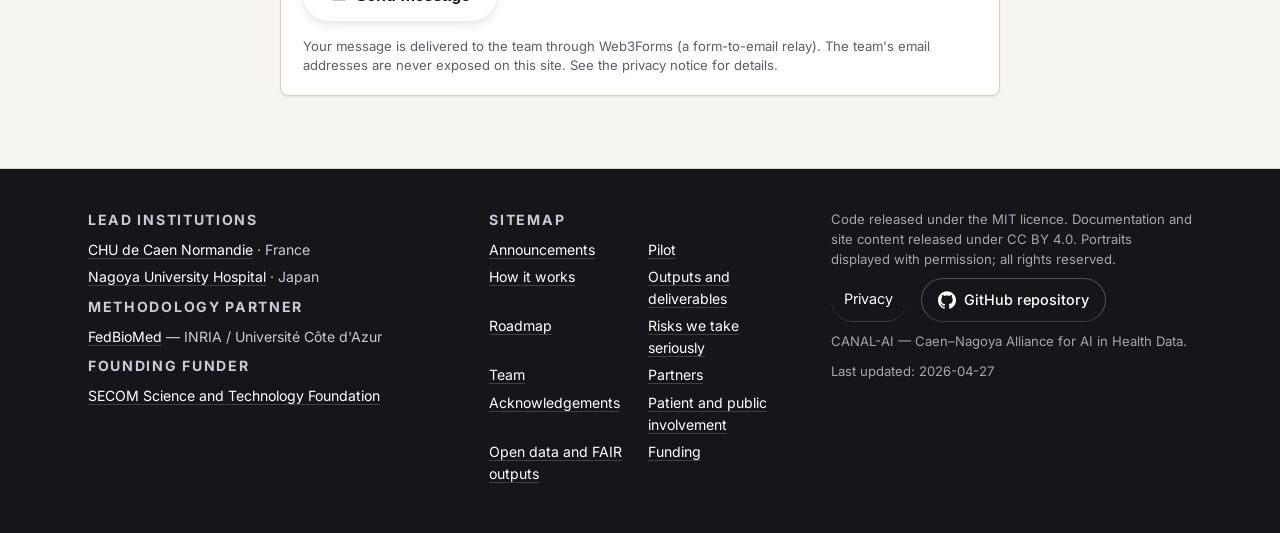
==== commit 2fdbaacb: "feat(site): add methods preprint announcement (small-study effects in DTA meta-analysis) Dr Kazuki N" ====
--- a/site/index.html
+++ b/site/index.html
@@ -190,6 +190,18 @@
   <div class="container">
     <h2 data-i18n="news.title">Announcements</h2>
     <ol class="timeline">
+
+      <!-- Methods preprint: small-study effects in diagnostic accuracy meta-analysis (arXiv) -->
+      <li class="timeline__item">
+        <a class="timeline__link" href="news.html?id=preprint" data-blank-ja="true">
+          <time class="timeline__date" data-i18n="news.preprint_date">29 September 2026</time>
+          <h3 class="timeline__title" data-i18n="news.preprint_title">Preprint: a test for small-study effects in diagnostic accuracy meta-analysis</h3>
+          <span class="timeline__cta">
+            <span data-i18n="news.read_more">Read more</span>
+            <svg width="13" height="13" aria-hidden="true"><use href="#icon-external"/></svg>
+          </span>
+        </a>
+      </li>
 
       <!-- University of Helsinki delegation visit to Nagoya (flip card with photo) -->
       <li class="timeline__flip" data-flip-state="auto">
